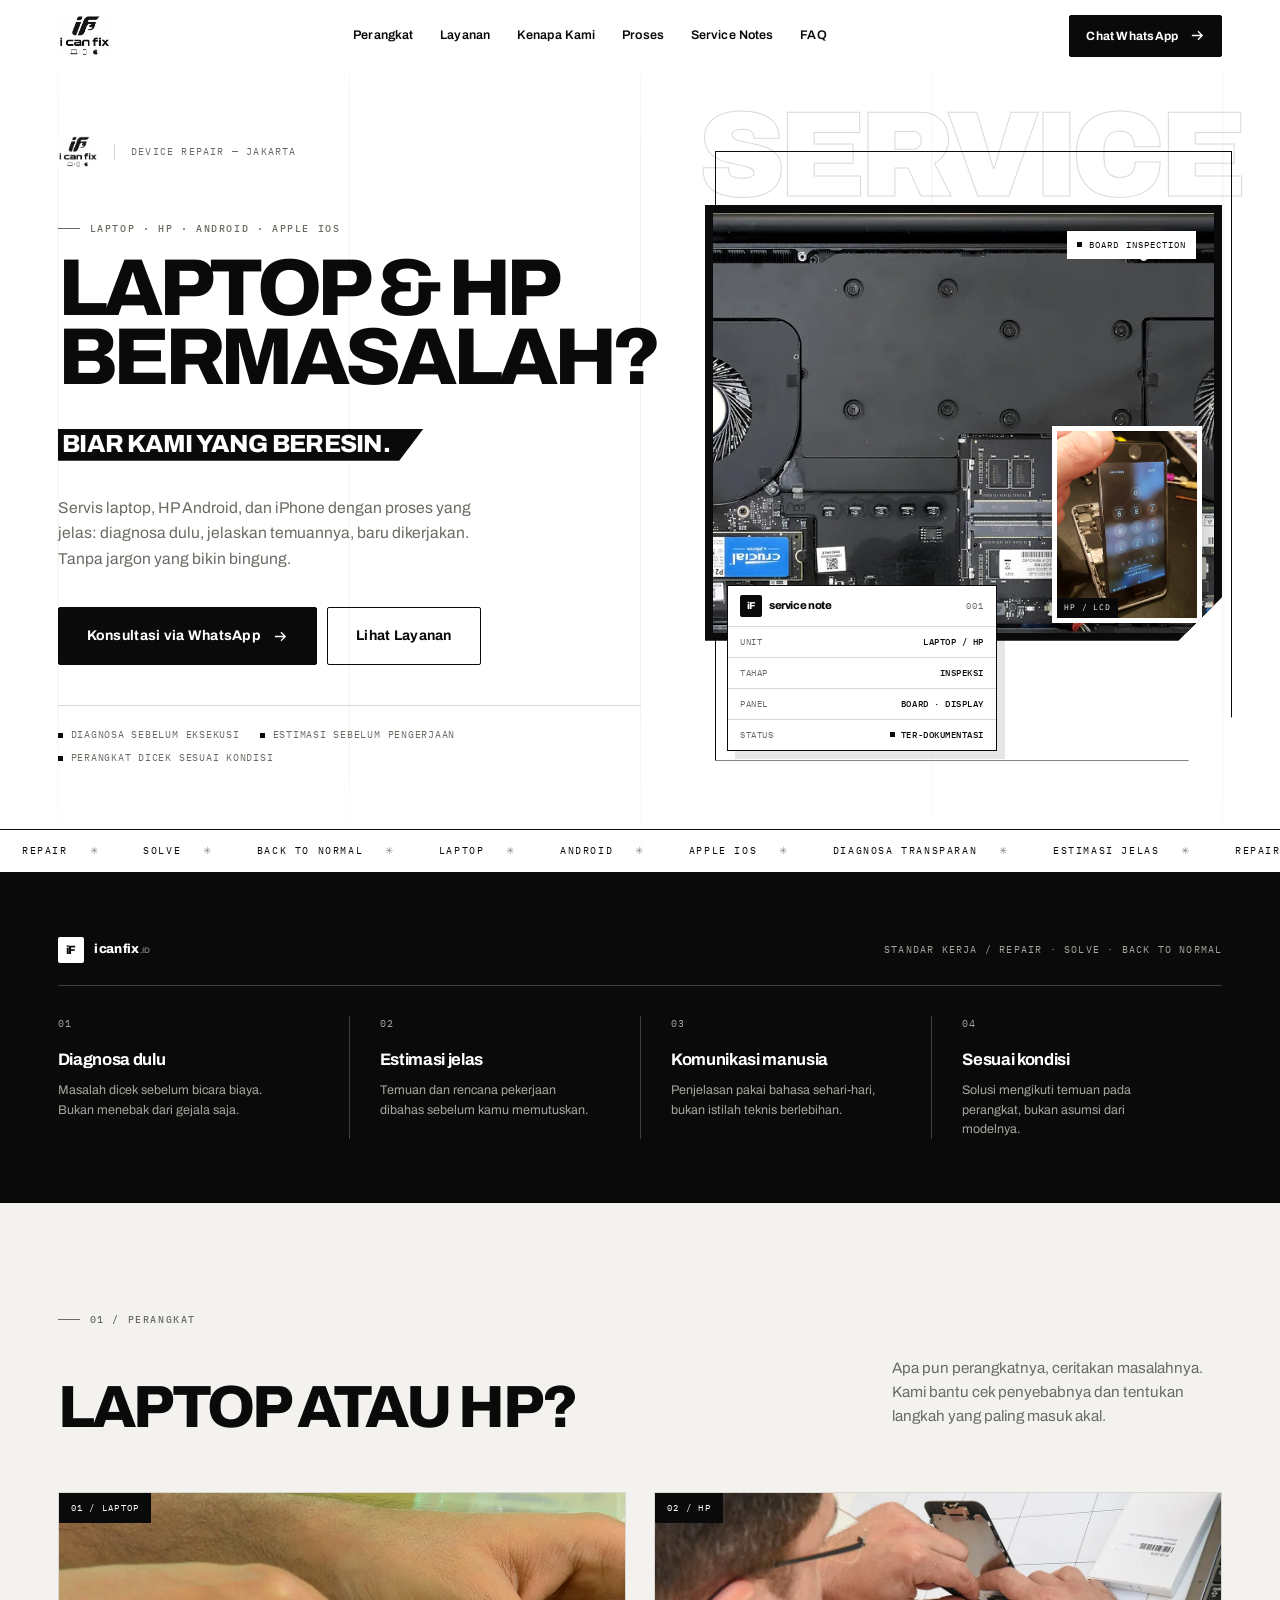
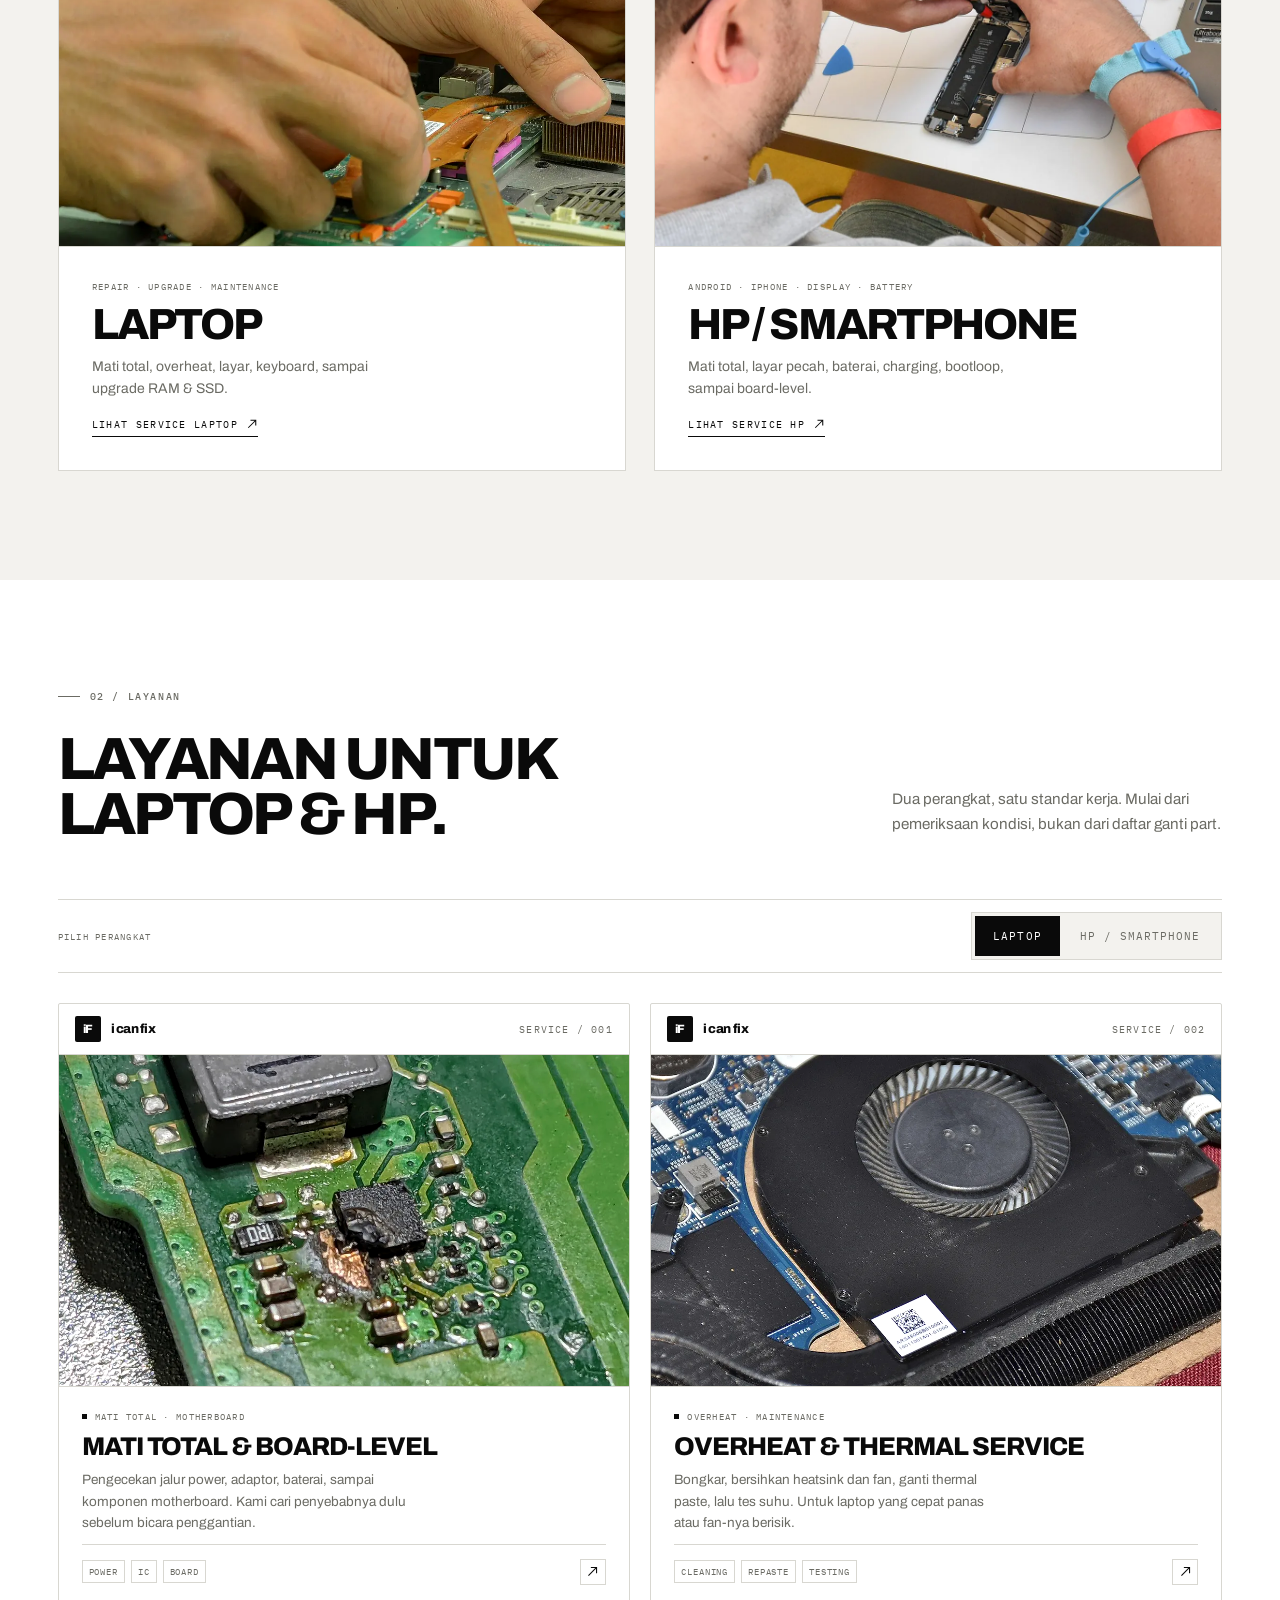
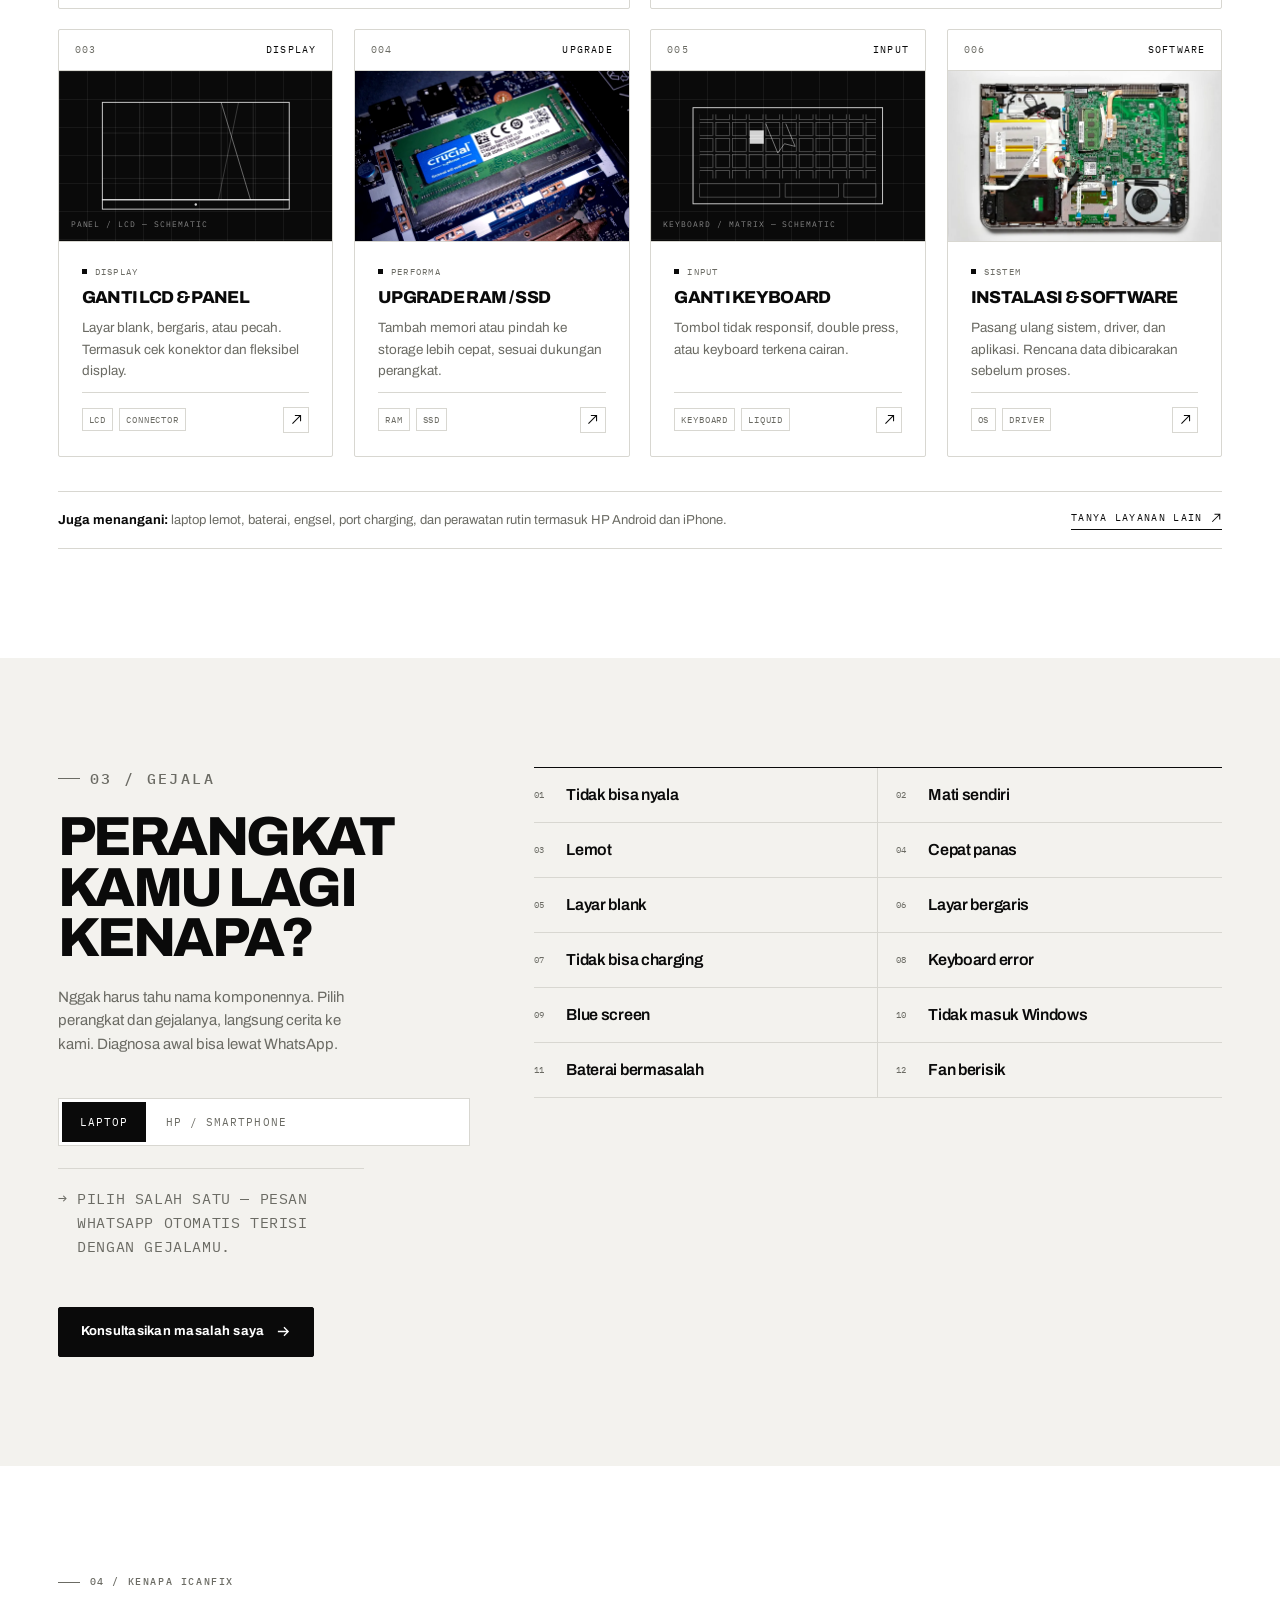
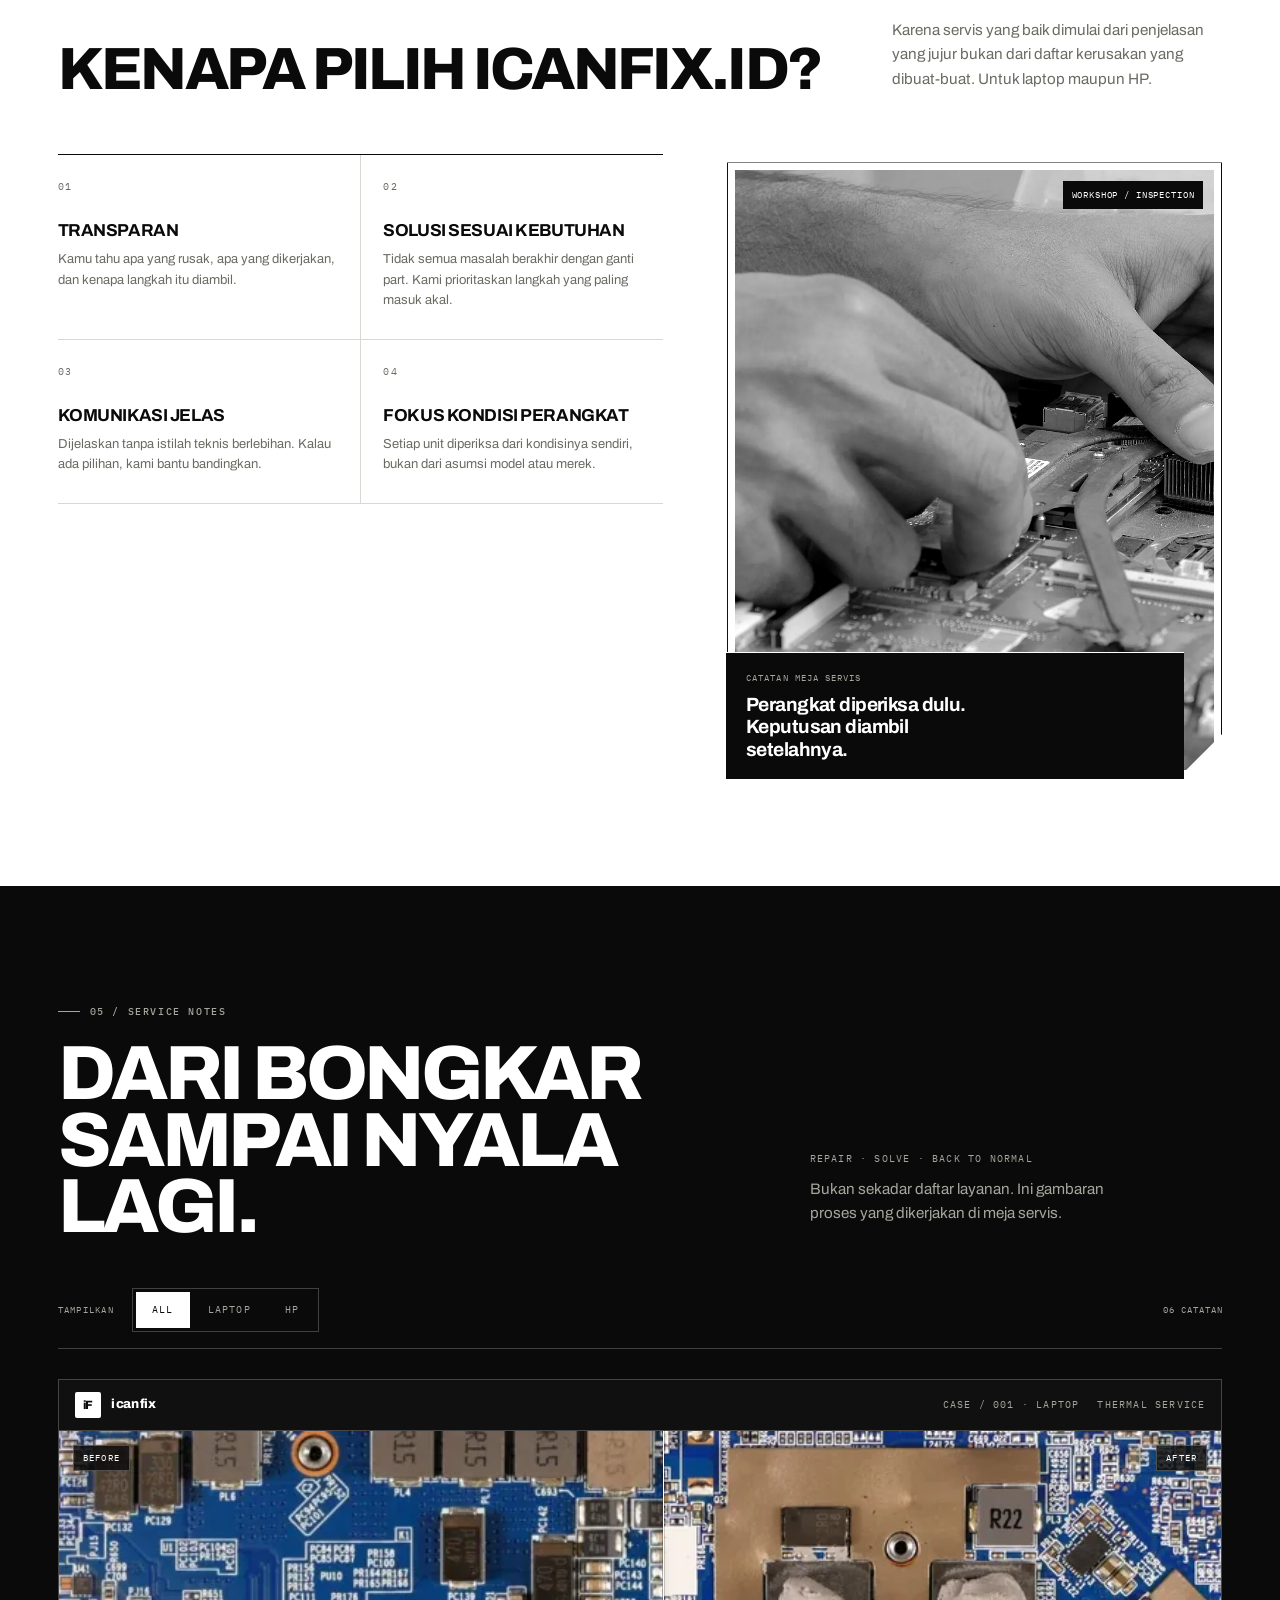
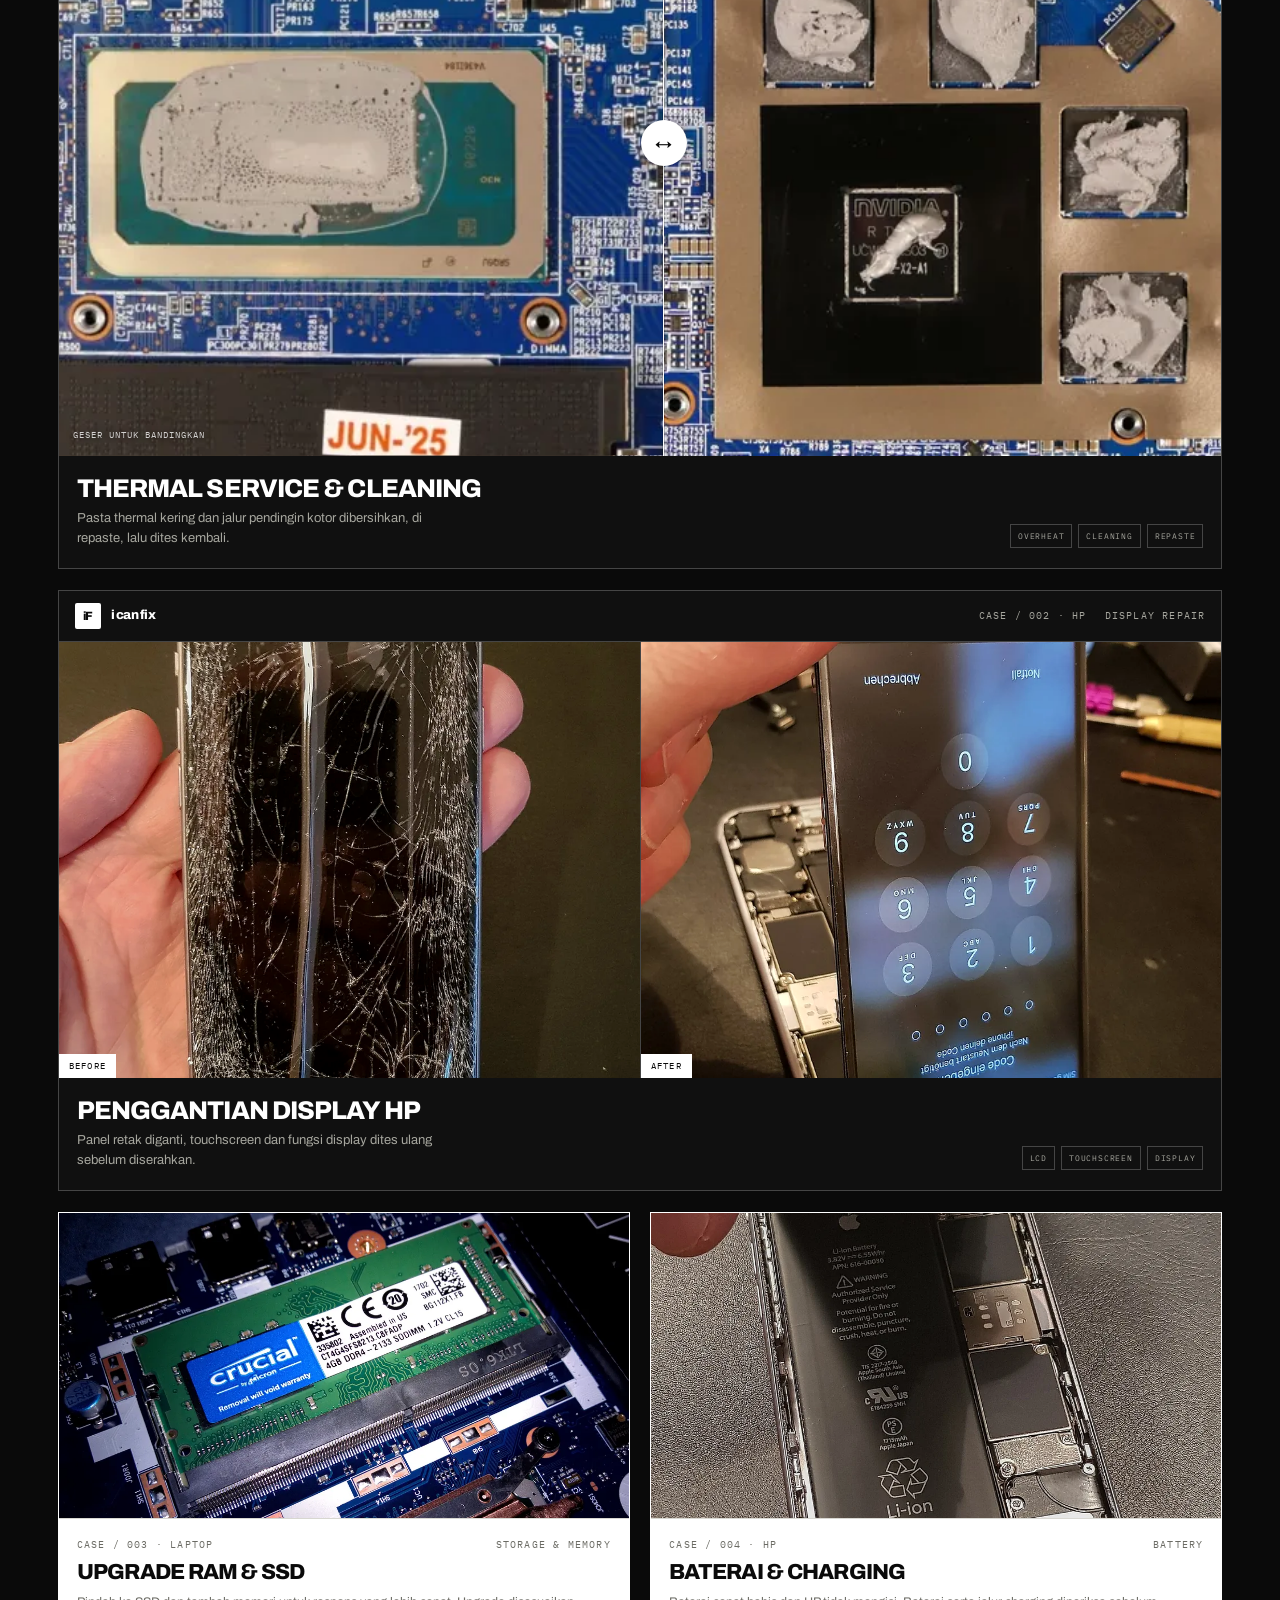
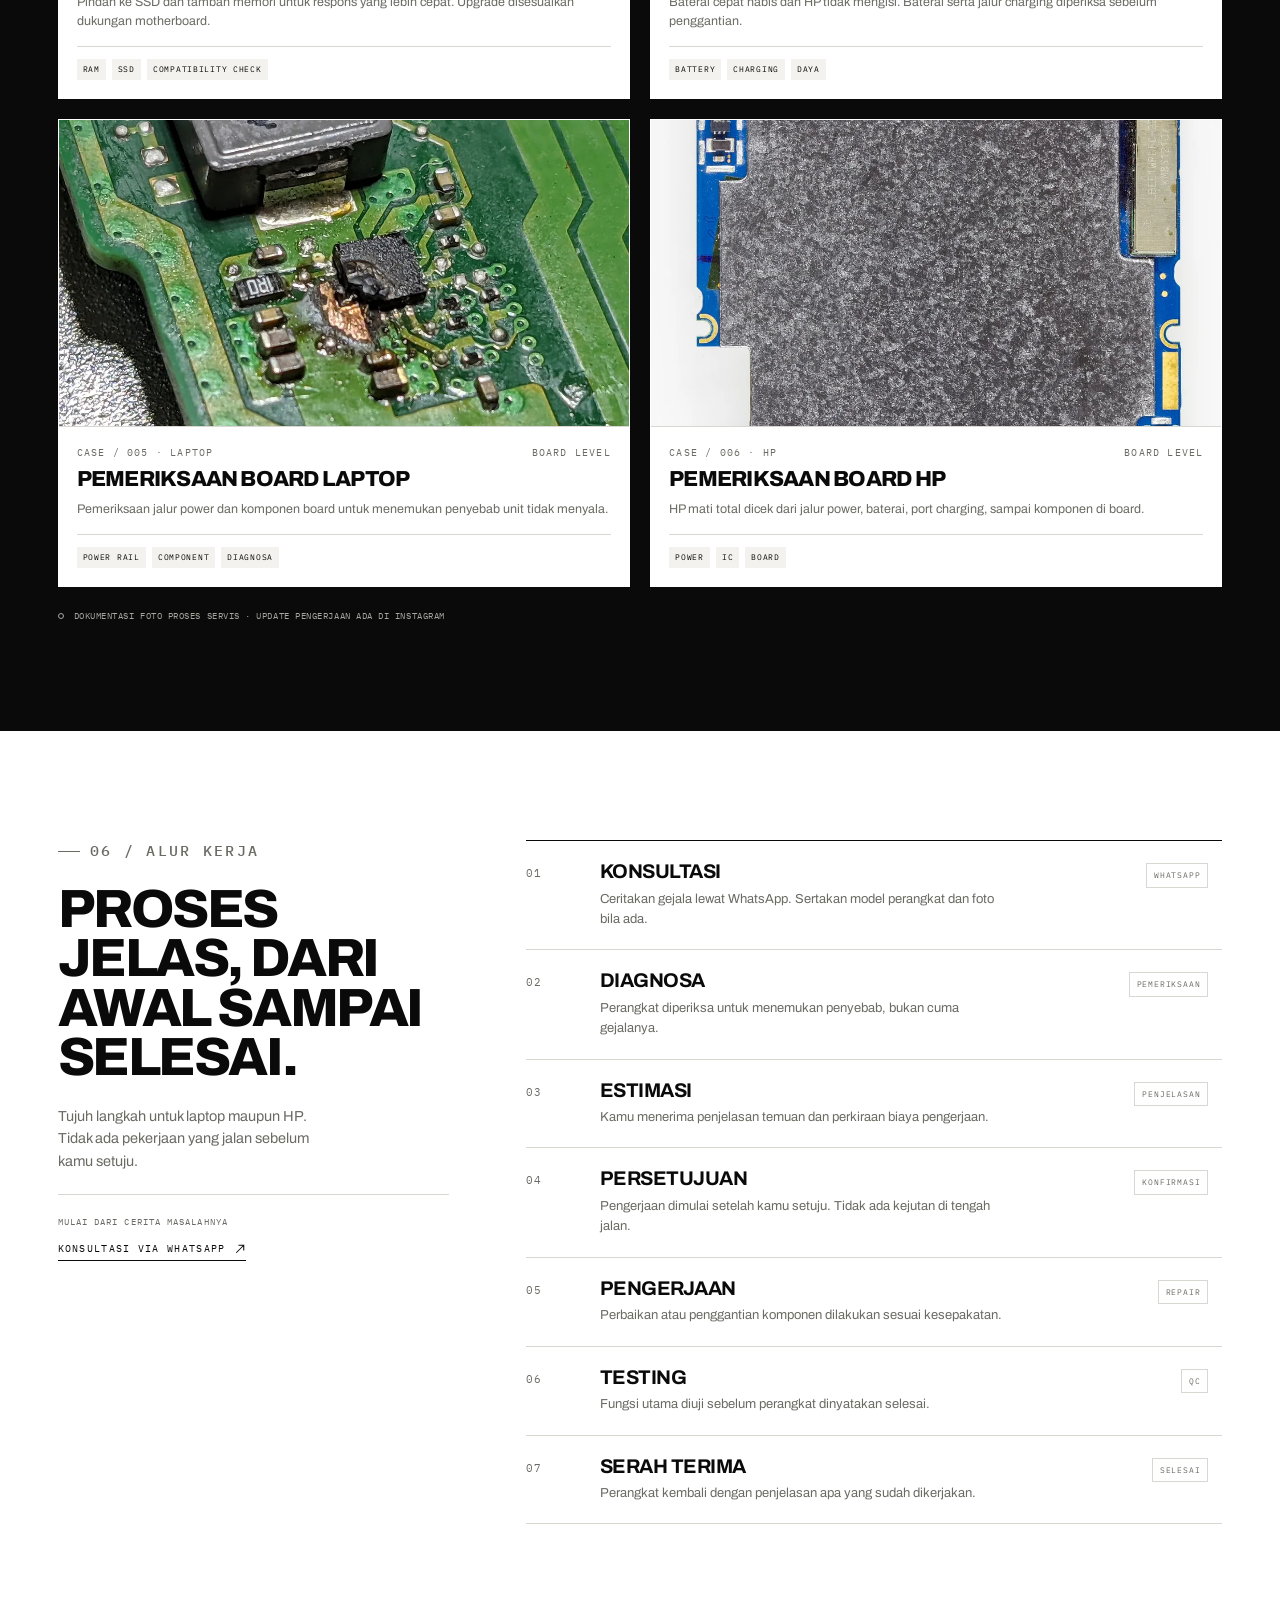
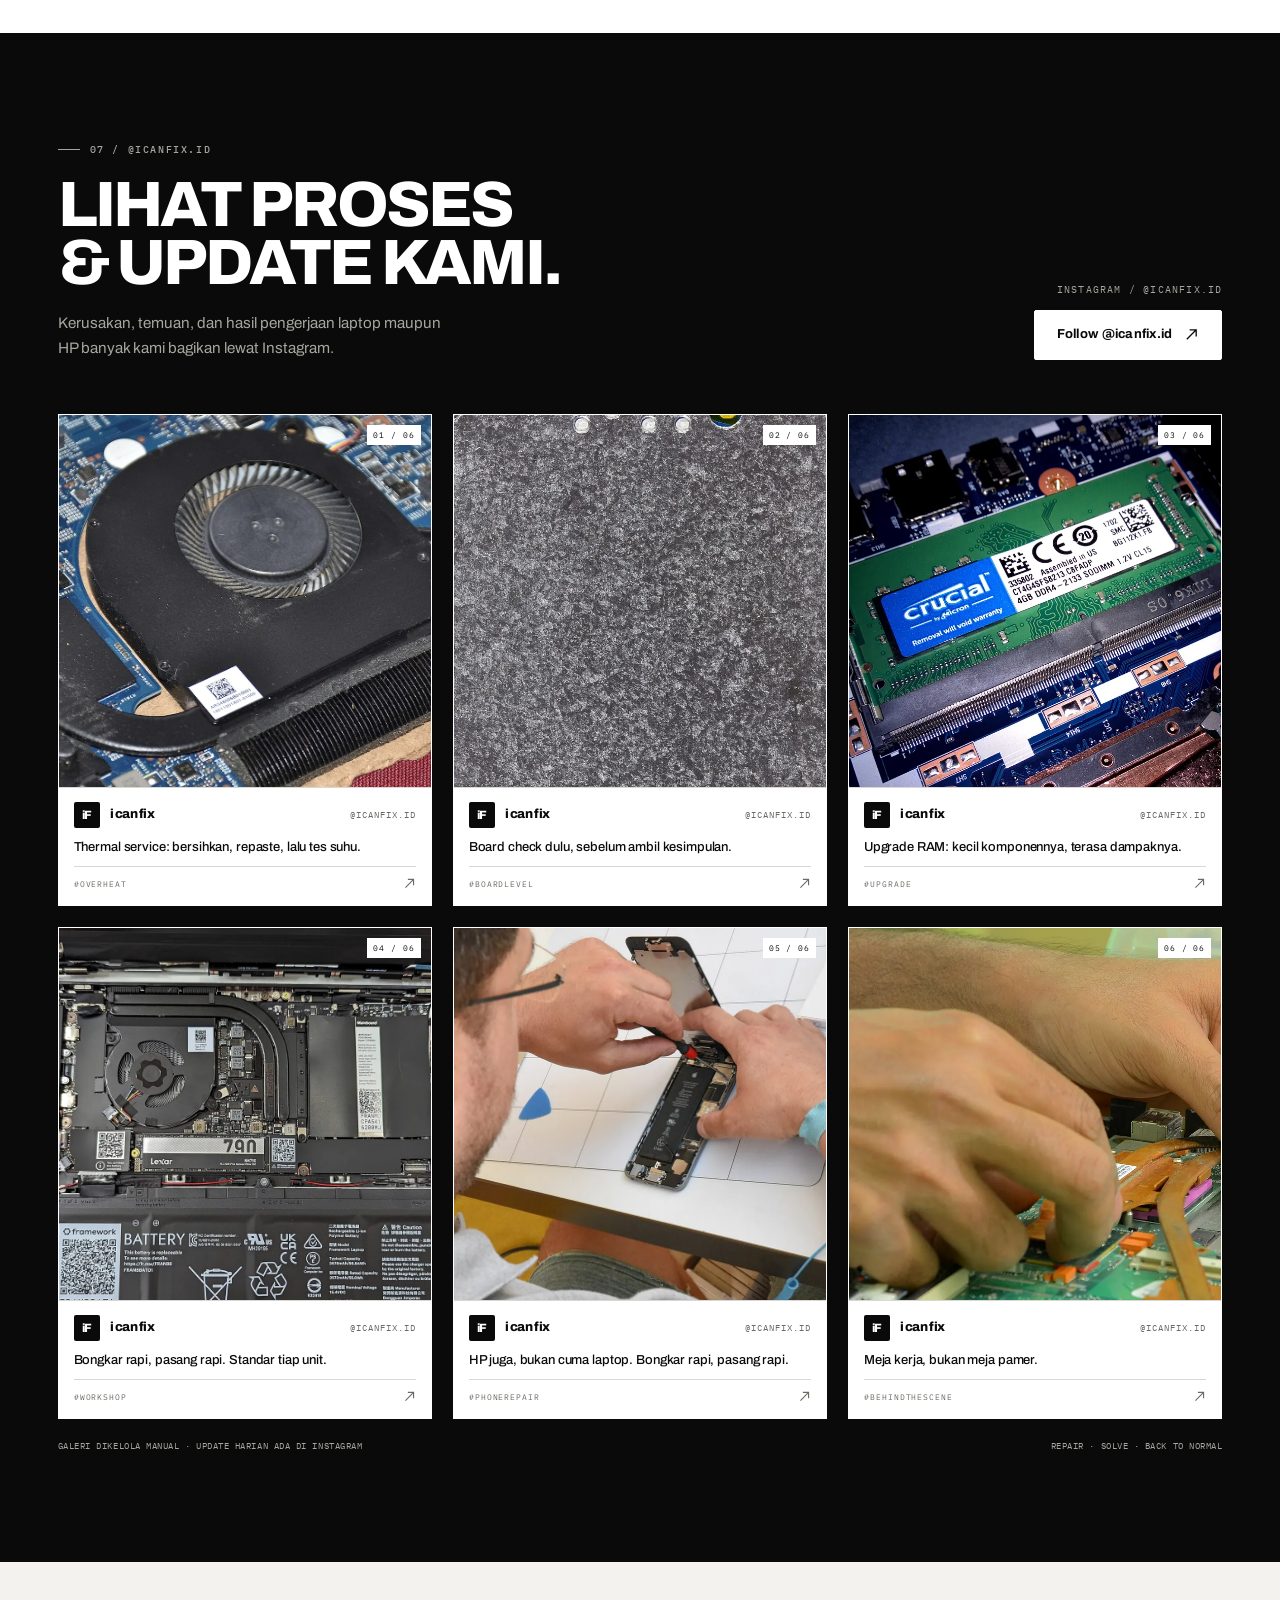
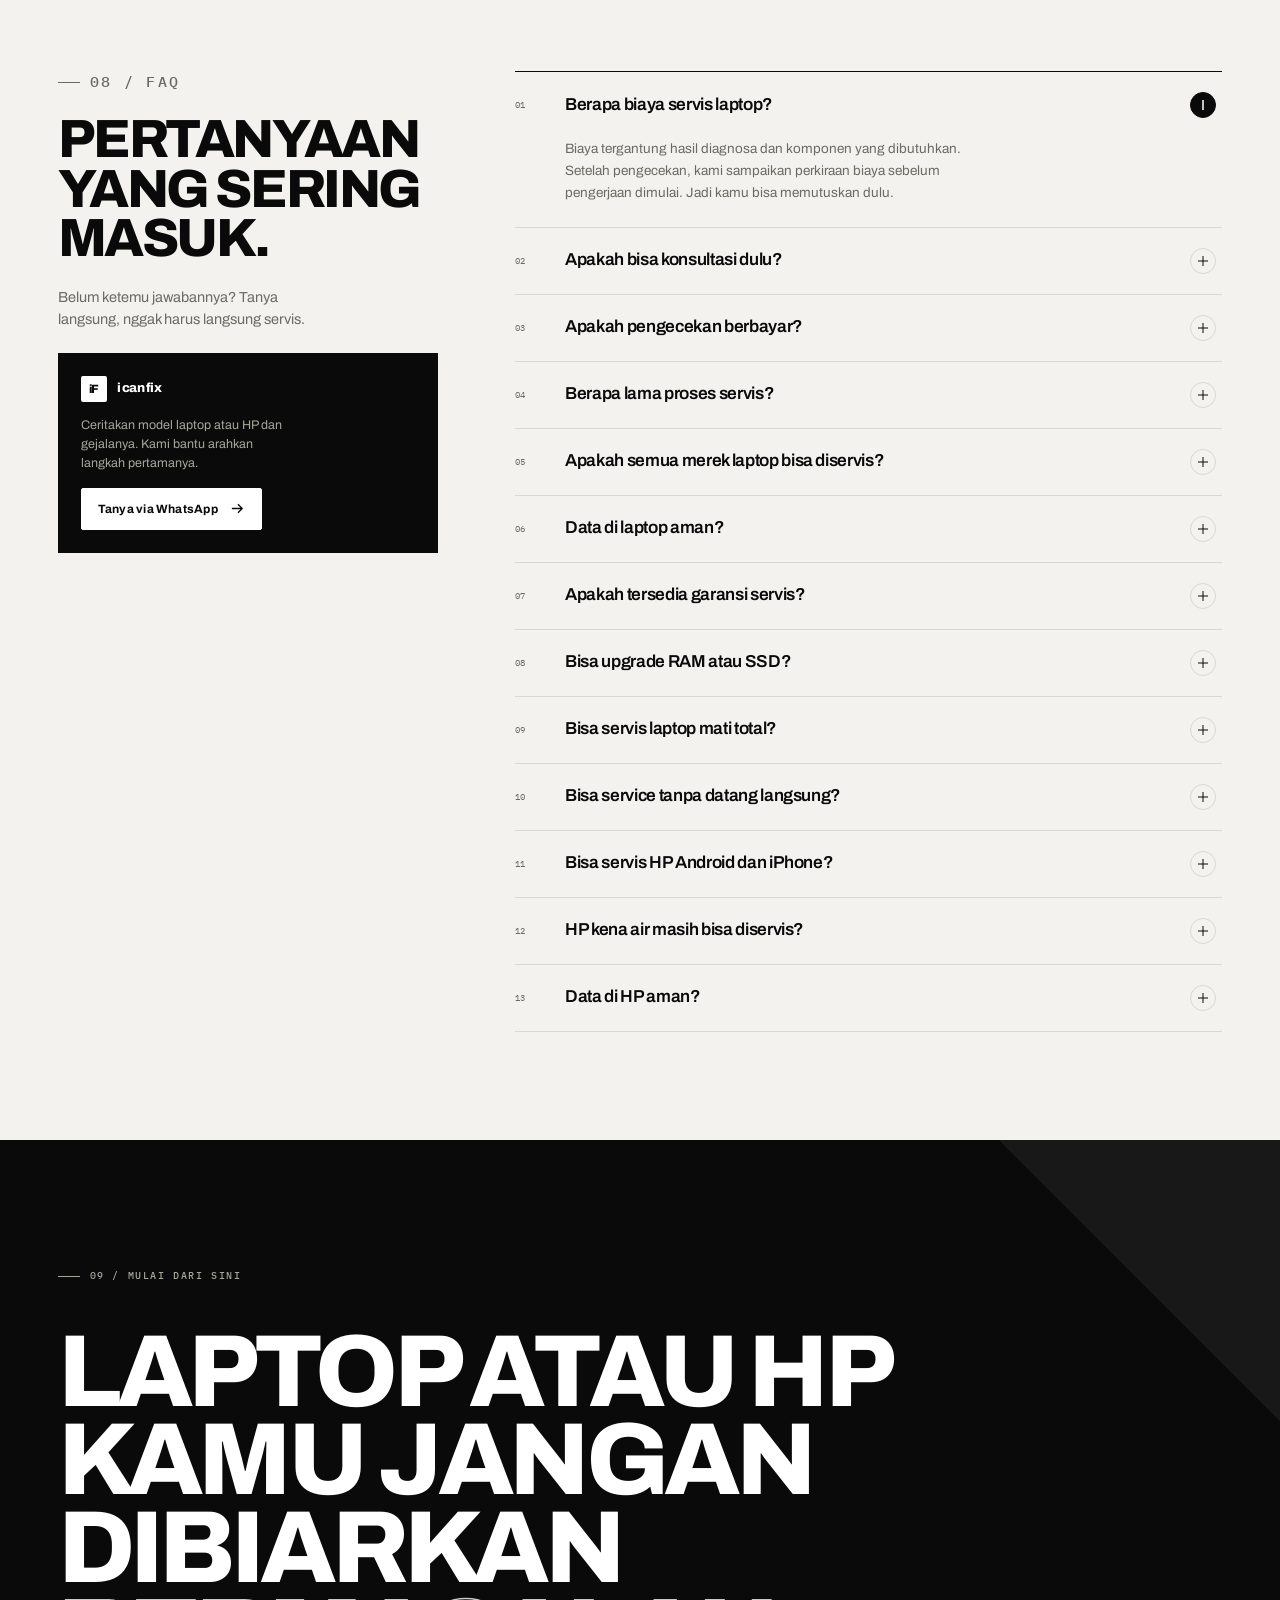
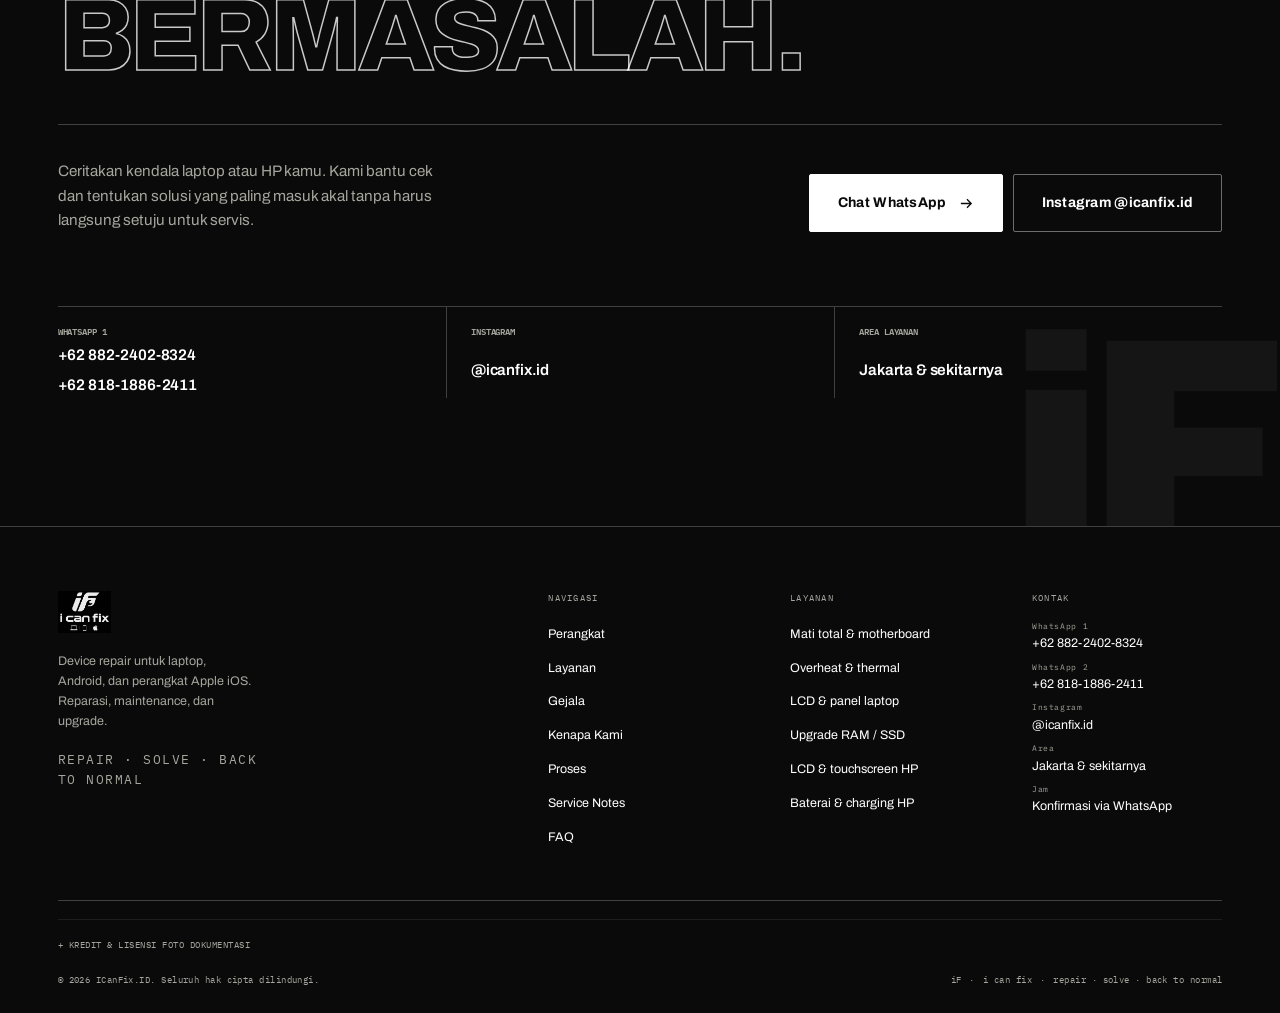
==== index.html @ 78f25481 "fix" ====
﻿<!DOCTYPE html>
<html lang="id">
<head>
  <meta charset="UTF-8">
  <meta name="viewport" content="width=device-width, initial-scale=1.0">

  <title>ICanFix.ID — Service Laptop &amp; HP | Device Repair Jakarta</title>
  <meta name="description" content="ICanFix.ID melayani service laptop dan HP: Android maupun iPhone. Perbaikan hardware, software, maintenance, dan upgrade. Diagnosa dulu, estimasi jelas, baru dikerjakan. Konsultasi via WhatsApp.">
  <meta name="theme-color" content="#0a0a0a">
  <meta name="color-scheme" content="light">

  <link rel="icon" href="assets/img/WhatsApp%20Image%202026-11-12%20at%2016.58.43.jpeg" type="image/jpeg">
  <link rel="apple-touch-icon" href="assets/img/WhatsApp%20Image%202026-11-12%20at%2016.58.43.jpeg">
  <link rel="canonical" href="https://icanfix.id/">

  <!-- Open Graph / social -->
  <meta property="og:type" content="website">
  <meta property="og:locale" content="id_ID">
  <meta property="og:site_name" content="ICanFix.ID">
  <meta property="og:title" content="ICanFix.ID — Service Laptop &amp; HP | Device Repair">
  <meta property="og:description" content="Laptop atau HP bermasalah? Diagnosa dulu, estimasi jelas, baru dikerjakan. Service laptop, Android, dan iPhone.">
  <meta property="og:url" content="https://icanfix.id/">
  <meta property="og:image" content="https://icanfix.id/assets/img/og-icanfix.jpg">
  <meta property="og:image:width" content="1200">
  <meta property="og:image:height" content="630">
  <meta property="og:image:alt" content="Pemeriksaan laptop dan HP di meja servis">
  <meta name="twitter:card" content="summary_large_image">
  <meta name="twitter:title" content="ICanFix.ID — Service Laptop &amp; HP | Device Repair">
  <meta name="twitter:description" content="Diagnosa dulu, estimasi jelas, baru dikerjakan. Konsultasikan masalah laptop atau HP kamu via WhatsApp.">
  <meta name="twitter:image" content="https://icanfix.id/assets/img/og-icanfix.jpg">

  <link rel="preconnect" href="https://fonts.googleapis.com">
  <link rel="preconnect" href="https://fonts.gstatic.com" crossorigin>
  <link href="https://fonts.googleapis.com/css2?family=Archivo:wght@400;500;600;700;800;900&family=IBM+Plex+Mono:wght@400;500&display=swap" rel="stylesheet">

  <link rel="preload" as="image" href="assets/img/hero-board-1100.webp" imagesrcset="assets/img/hero-board-700.webp 700w, assets/img/hero-board-1100.webp 1100w" imagesizes="(max-width: 980px) 92vw, 42vw" fetchpriority="high">
  <link rel="preload" as="image" href="assets/img/phone-screen-after-900.webp" fetchpriority="high">
  <link rel="stylesheet" href="assets/css/style.css">

  <script>document.documentElement.classList.add('js');</script>

  <script type="application/ld+json">
  {
    "@context": "https://schema.org",
    "@graph": [
      {
        "@type": "Organization",
        "@id": "https://icanfix.id/#organization",
        "name": "ICanFix.ID",
        "url": "https://icanfix.id/",
        "logo": "https://icanfix.id/assets/img/WhatsApp%20Image%202026-11-12%20at%2016.58.43.jpeg",
        "image": "https://icanfix.id/assets/img/WhatsApp%20Image%202026-11-12%20at%2016.58.43.jpeg",
        "description": "Layanan perbaikan laptop, Android, dan perangkat Apple iOS. Diagnosa, perbaikan hardware dan software, maintenance, serta upgrade perangkat.",
        "areaServed": {
          "@type": "Place",
          "name": "Jakarta, Indonesia"
        },
        "sameAs": ["https://www.instagram.com/icanfix.id/"],
        "contactPoint": [
          {
            "@type": "ContactPoint",
            "contactType": "customer service",
            "telephone": "+62-818-1886-2411",
            "availableLanguage": ["id"]
          },
          {
            "@type": "ContactPoint",
            "contactType": "customer service",
            "telephone": "+62-882-2402-8324",
            "availableLanguage": ["id"]
          }
        ]
      },
      {
        "@type": "Service",
        "name": "Service dan Perbaikan Laptop",
        "serviceType": "Laptop repair",
        "provider": { "@id": "https://icanfix.id/#organization" },
        "areaServed": {
          "@type": "Place",
          "name": "Jakarta, Indonesia"
        },
        "description": "Pemeriksaan dan perbaikan laptop: mati total, motherboard, layar, keyboard, overheat, upgrade RAM/SSD, instalasi software, dan perawatan berkala."
      },
      {
        "@type": "Service",
        "name": "Service dan Perbaikan HP / Smartphone",
        "serviceType": "Smartphone repair",
        "provider": { "@id": "https://icanfix.id/#organization" },
        "areaServed": {
          "@type": "Place",
          "name": "Jakarta, Indonesia"
        },
        "description": "Pemeriksaan dan perbaikan HP Android dan iPhone: mati total, LCD dan touchscreen, baterai, charging, bootloop, kamera, speaker, serta perbaikan board-level."
      },
      {
        "@type": "WebSite",
        "@id": "https://icanfix.id/#website",
        "url": "https://icanfix.id/",
        "name": "ICanFix.ID",
        "inLanguage": "id-ID",
        "publisher": { "@id": "https://icanfix.id/#organization" }
      }
    ]
  }
  </script>
</head>
<body id="top">

  <a class="skip-link" href="#main">Lewati ke konten utama</a>

  <!-- ================= NAV ================= -->
  <header class="nav" id="site-nav">
    <div class="nav__inner wrap">
      <a class="brand" href="#top" aria-label="ICanFix.ID — kembali ke atas">
        <img class="brand__logo" src="assets/img/icanfix-logo.jpg" alt="ICanFix.ID">
      </a>

      <nav class="nav__links" aria-label="Navigasi utama">
        <a href="#perangkat">Perangkat</a>
        <a href="#layanan">Layanan</a>
        <a href="#kenapa">Kenapa Kami</a>
        <a href="#proses">Proses</a>
        <a href="#service-notes">Service Notes</a>
        <a href="#faq">FAQ</a>
      </nav>

      <div class="nav__actions">
        <a class="btn btn--sm btn--nav" href="https://wa.me/6281818862411" data-wa-default target="_blank" rel="noopener">
          Chat WhatsApp
          <svg viewBox="0 0 16 16" fill="none" aria-hidden="true"><path d="M2 8h11M8.5 3.5 13 8l-4.5 4.5" stroke="currentColor" stroke-width="1.4"/></svg>
        </a>
        <button class="nav__toggle" type="button" aria-expanded="false" aria-controls="mobile-menu" id="menu-toggle">
          <span></span><span></span><span></span>
          <span class="sr-only">Buka menu</span>
        </button>
      </div>
    </div>
  </header>

  <div class="menu" id="mobile-menu" aria-label="Menu seluler">
    <nav class="menu__links" aria-label="Navigasi seluler">
      <a href="#perangkat"><span>01</span>Perangkat</a>
      <a href="#layanan"><span>02</span>Layanan</a>
      <a href="#gejala"><span>03</span>Gejala</a>
      <a href="#kenapa"><span>04</span>Kenapa Kami</a>
      <a href="#proses"><span>05</span>Proses</a>
      <a href="#service-notes"><span>06</span>Service Notes</a>
      <a href="#faq"><span>07</span>FAQ</a>
    </nav>
    <div class="menu__actions">
      <a class="btn" href="https://wa.me/6281818862411" data-wa-default target="_blank" rel="noopener">
        Konsultasi via WhatsApp
        <svg viewBox="0 0 16 16" fill="none" aria-hidden="true"><path d="M2 8h11M8.5 3.5 13 8l-4.5 4.5" stroke="currentColor" stroke-width="1.4"/></svg>
      </a>
      <a class="btn btn--ghost" href="https://www.instagram.com/icanfix.id/" target="_blank" rel="noopener" data-ig>Instagram @icanfix.id</a>
    </div>
    <div class="menu__meta">
      <span>DEVICE REPAIR — LAPTOP · ANDROID · APPLE iOS</span>
      <span>JAKARTA &amp; SEKITARNYA</span>
      <span>REPAIR · SOLVE · BACK TO NORMAL</span>
    </div>
  </div>

  <main id="main">

    <!-- ================= HERO ================= -->
    <section class="hero" aria-labelledby="hero-title">
      <div class="wrap">
        <div class="hero__grid">
          <div class="hero__copy">
            <div class="hero__topline">
              <span class="brand brand--sm" aria-hidden="true">
                <img class="brand__logo" src="assets/img/icanfix-logo.jpg" alt="">
              </span>
              <span class="mono">Device repair — Jakarta</span>
            </div>

            <p class="eyebrow hero__eyebrow">Laptop · HP · Android · Apple iOS</p>

            <h1 class="hero__title" id="hero-title">
              <span class="hero__line">Laptop &amp; HP</span>
              <span class="hero__line">bermasalah?</span>
              <span class="hero__statement">Biar kami yang beresin.</span>
            </h1>

            <p class="hero__lead">
              Servis laptop, HP Android, dan iPhone dengan proses yang jelas: diagnosa dulu,
              jelaskan temuannya, baru dikerjakan. Tanpa jargon yang bikin bingung.
            </p>

            <div class="hero__actions">
              <a class="btn btn--lg" href="https://wa.me/6281818862411" data-wa-default target="_blank" rel="noopener">
                Konsultasi via WhatsApp
                <svg viewBox="0 0 16 16" fill="none" aria-hidden="true"><path d="M2 8h11M8.5 3.5 13 8l-4.5 4.5" stroke="currentColor" stroke-width="1.4"/></svg>
              </a>
              <a class="btn btn--ghost btn--lg" href="#layanan">Lihat Layanan</a>
            </div>

            <ul class="hero__micro">
              <li>Diagnosa sebelum eksekusi</li>
              <li>Estimasi sebelum pengerjaan</li>
              <li>Perangkat dicek sesuai kondisi</li>
            </ul>
          </div>

          <div class="hero__visual">
            <span class="hero__ghost" aria-hidden="true">Service</span>
            <div class="hero__offset" aria-hidden="true"></div>
            <figure class="hero__frame">
              <div class="hero__media">
                <img
                  src="assets/img/hero-board-1100.webp"
                  srcset="assets/img/hero-board-700.webp 700w, assets/img/hero-board-1100.webp 1100w"
                  sizes="(max-width: 980px) 92vw, 42vw"
                  width="1100" height="825"
                  alt="Bagian dalam laptop: kipas, modul RAM, dan SSD yang terlihat saat proses pemeriksaan"
                  fetchpriority="high" decoding="async">
                <span class="hero__frame-label">Board inspection</span>
                <div class="hero__phone">
                  <img src="assets/img/phone-screen-after-900.webp" width="900" height="1125"
                    alt="Display iPhone yang sudah menyala normal setelah proses penggantian layar"
                    fetchpriority="high" decoding="async">
                  <span class="hero__phone-label">HP / LCD</span>
                </div>
              </div>
              <figcaption class="sr-only">Dokumentasi pemeriksaan laptop dan HP di meja servis.</figcaption>
            </figure>

            <div class="hero__spec" aria-hidden="true">
              <div class="hero__spec-top">
                <span class="brand" style="gap:7px">
                  <span class="brand__mark" style="width:22px;height:22px;font-size:10px">iF</span>
                  <span class="brand__word" style="font-size:11px">service note</span>
                </span>
                <span class="mono">001</span>
              </div>
              <div class="hero__spec-rows">
                <div class="hero__spec-row"><span>Unit</span><span>Laptop / HP</span></div>
                <div class="hero__spec-row"><span>Tahap</span><span>Inspeksi</span></div>
                <div class="hero__spec-row"><span>Panel</span><span>Board · Display</span></div>
                <div class="hero__spec-row hero__spec-row--status"><span>Status</span><span>Ter-dokumentasi</span></div>
              </div>
            </div>
          </div>
        </div>
      </div>

      <div class="marquee" aria-hidden="true">
        <div class="marquee__track">
          <div class="marquee__group">
            <span>Repair</span><span>Solve</span><span>Back to normal</span><span>Laptop</span><span>Android</span><span>Apple iOS</span><span>Diagnosa transparan</span><span>Estimasi jelas</span>
          </div>
          <div class="marquee__group">
            <span>Repair</span><span>Solve</span><span>Back to normal</span><span>Laptop</span><span>Android</span><span>Apple iOS</span><span>Diagnosa transparan</span><span>Estimasi jelas</span>
          </div>
        </div>
      </div>
    </section>

    <!-- ================= TRUST ================= -->
    <section class="sec sec--dark trust" aria-label="Cara kami bekerja">
      <div class="wrap">
        <div class="trust__head">
          <span class="brand brand--inv brand--sm" aria-hidden="true">
            <span class="brand__mark">iF</span>
            <span class="brand__word">i can fix<span class="brand__id">.ID</span></span>
          </span>
          <span class="mono">Standar kerja / Repair · Solve · Back to normal</span>
        </div>
        <ul class="trust__grid">
          <li class="trust__item">
            <span class="mono trust__num">01</span>
            <h3>Diagnosa dulu</h3>
            <p>Masalah dicek sebelum bicara biaya. Bukan menebak dari gejala saja.</p>
          </li>
          <li class="trust__item">
            <span class="mono trust__num">02</span>
            <h3>Estimasi jelas</h3>
            <p>Temuan dan rencana pekerjaan dibahas sebelum kamu memutuskan.</p>
          </li>
          <li class="trust__item">
            <span class="mono trust__num">03</span>
            <h3>Komunikasi manusia</h3>
            <p>Penjelasan pakai bahasa sehari-hari, bukan istilah teknis berlebihan.</p>
          </li>
          <li class="trust__item">
            <span class="mono trust__num">04</span>
            <h3>Sesuai kondisi</h3>
            <p>Solusi mengikuti temuan pada perangkat, bukan asumsi dari modelnya.</p>
          </li>
        </ul>
      </div>
    </section>

    <!-- ================= DEVICE PILLARS ================= -->
    <section class="sec sec--bone device-pillars" id="perangkat" aria-labelledby="perangkat-title">
      <div class="wrap">
        <header class="sec-head" data-reveal>
          <p class="eyebrow">01 / Perangkat</p>
          <div class="sec-head__row">
            <h2 class="sec-title" id="perangkat-title">Laptop atau HP?</h2>
            <p class="sec-lead">
              Apa pun perangkatnya, ceritakan masalahnya. Kami bantu cek penyebabnya
              dan tentukan langkah yang paling masuk akal.
            </p>
          </div>
        </header>

        <div class="pillars">
          <article class="pillar" data-reveal>
            <div class="pillar__media">
              <img src="assets/img/technician-1100.webp" width="1100" height="734" loading="lazy" decoding="async"
                alt="Teknisi sedang memeriksa bagian dalam laptop di meja servis">
              <span class="pillar__tag mono">01 / Laptop</span>
            </div>
            <div class="pillar__body">
              <p class="mono pillar__kicker">Repair · Upgrade · Maintenance</p>
              <h3>Laptop</h3>
              <p>Mati total, overheat, layar, keyboard, sampai upgrade RAM &amp; SSD.</p>
              <a class="link-arrow" href="#layanan" data-device-jump="laptop">
                Lihat service laptop
                <svg width="12" height="12" viewBox="0 0 16 16" fill="none" aria-hidden="true"><path d="M3 13 13 3M6 3h7v7" stroke="currentColor" stroke-width="1.4"/></svg>
              </a>
            </div>
          </article>

          <article class="pillar" data-reveal style="--delay:80ms">
            <div class="pillar__media">
              <img src="assets/img/phone-repair-1200.webp" width="1200" height="750" loading="lazy" decoding="async"
                alt="Teknisi sedang mengerjakan komponen HP yang sudah dibuka di meja servis">
              <span class="pillar__tag mono">02 / HP</span>
            </div>
            <div class="pillar__body">
              <p class="mono pillar__kicker">Android · iPhone · Display · Battery</p>
              <h3>HP / Smartphone</h3>
              <p>Mati total, layar pecah, baterai, charging, bootloop, sampai board-level.</p>
              <a class="link-arrow" href="#layanan" data-device-jump="phone">
                Lihat service HP
                <svg width="12" height="12" viewBox="0 0 16 16" fill="none" aria-hidden="true"><path d="M3 13 13 3M6 3h7v7" stroke="currentColor" stroke-width="1.4"/></svg>
              </a>
            </div>
          </article>
        </div>
      </div>
    </section>

    <!-- ================= SERVICES ================= -->
    <section class="sec" id="layanan" aria-labelledby="layanan-title" data-device-tabs>
      <div class="wrap">
        <header class="sec-head" data-reveal>
          <p class="eyebrow">02 / Layanan</p>
          <div class="sec-head__row">
            <h2 class="sec-title" id="layanan-title">Layanan untuk laptop &amp; HP.</h2>
            <p class="sec-lead">
              Dua perangkat, satu standar kerja. Mulai dari pemeriksaan kondisi,
              bukan dari daftar ganti part.
            </p>
          </div>
        </header>

        <div class="device-switch" data-reveal>
          <span class="mono device-switch__label">Pilih perangkat</span>
          <div class="device-tabs" role="tablist" aria-label="Pilih perangkat untuk layanan">
            <button class="device-tab" type="button" role="tab" id="device-tab-laptop"
              aria-selected="true" aria-controls="svc-panel-laptop" data-device-tab="laptop">Laptop</button>
            <button class="device-tab" type="button" role="tab" id="device-tab-phone"
              aria-selected="false" aria-controls="svc-panel-phone" tabindex="-1" data-device-tab="phone">HP / Smartphone</button>
          </div>
        </div>

        <div class="svc-panel" id="svc-panel-laptop" role="tabpanel" aria-labelledby="device-tab-laptop" data-device-panel="laptop">
        <div class="svc-grid">
          <!-- Featured 01 -->
          <article class="svc svc--wide" data-reveal>
            <div class="svc__head">
              <span class="brand brand--sm" aria-hidden="true">
                <span class="brand__mark">iF</span>
                <span class="brand__word">i can fix</span>
              </span>
              <span class="mono svc__index">Service / 001</span>
            </div>
            <div class="svc__media">
              <img src="assets/img/board-macro-1100.webp" width="1100" height="825" loading="lazy" decoding="async"
                alt="Close-up komponen motherboard laptop yang diperiksa di bawah mikroskop">
            </div>
            <div class="svc__body">
              <p class="svc__kicker">Mati total · Motherboard</p>
              <h3 class="svc__title">Mati total &amp; board-level</h3>
              <p class="svc__desc">
                Pengecekan jalur power, adaptor, baterai, sampai komponen motherboard.
                Kami cari penyebabnya dulu sebelum bicara penggantian.
              </p>
              <div class="svc__foot">
                <div class="svc__tags"><span>Power</span><span>IC</span><span>Board</span></div>
                <span class="svc__arrow" aria-hidden="true"><svg viewBox="0 0 16 16" fill="none"><path d="M3 13 13 3M6 3h7v7" stroke="currentColor" stroke-width="1.3"/></svg></span>
              </div>
            </div>
            <a class="svc__cta" href="https://wa.me/6281818862411" data-wa="Laptop mati total / motherboard" target="_blank" rel="noopener" aria-label="Konsultasikan laptop mati total via WhatsApp"></a>
          </article>

          <!-- Featured 02 -->
          <article class="svc svc--wide" data-reveal style="--delay:80ms">
            <div class="svc__head">
              <span class="brand brand--sm" aria-hidden="true">
                <span class="brand__mark">iF</span>
                <span class="brand__word">i can fix</span>
              </span>
              <span class="mono svc__index">Service / 002</span>
            </div>
            <div class="svc__media">
              <img src="assets/img/heatsink-1100.webp" width="1100" height="825" loading="lazy" decoding="async"
                alt="Kipas dan heatsink laptop yang dibongkar untuk dibersihkan dan diganti thermal paste">
            </div>
            <div class="svc__body">
              <p class="svc__kicker">Overheat · Maintenance</p>
              <h3 class="svc__title">Overheat &amp; thermal service</h3>
              <p class="svc__desc">
                Bongkar, bersihkan heatsink dan fan, ganti thermal paste, lalu tes suhu.
                Untuk laptop yang cepat panas atau fan-nya berisik.
              </p>
              <div class="svc__foot">
                <div class="svc__tags"><span>Cleaning</span><span>Repaste</span><span>Testing</span></div>
                <span class="svc__arrow" aria-hidden="true"><svg viewBox="0 0 16 16" fill="none"><path d="M3 13 13 3M6 3h7v7" stroke="currentColor" stroke-width="1.3"/></svg></span>
              </div>
            </div>
            <a class="svc__cta" href="https://wa.me/6281818862411" data-wa="Laptop overheat / thermal service" target="_blank" rel="noopener" aria-label="Konsultasikan laptop overheat via WhatsApp"></a>
          </article>

          <!-- Compact 03 -->
          <article class="svc svc--small" data-reveal>
            <div class="svc__head">
              <span class="mono svc__index">003</span>
              <span class="mono">Display</span>
            </div>
            <div class="svc__media">
              <div class="diagram" role="img" aria-label="Ilustrasi panel layar laptop dengan garis dan kerusakan display">
                <svg viewBox="0 0 320 200" fill="none" aria-hidden="true">
                  <rect x="20" y="20" width="280" height="146" stroke="currentColor" stroke-width="1.4"/>
                  <path d="M76 20v146M124 20v146M198 20v146M246 20v146" stroke="currentColor" opacity=".22"/>
                  <path d="M20 66h280M20 100h280M20 134h280" stroke="currentColor" opacity=".16"/>
                  <path d="M198 20l44 146" stroke="currentColor" opacity=".7"/>
                  <path d="M224 20l-30 146" stroke="currentColor" opacity=".35"/>
                  <rect x="20" y="166" width="280" height="14" stroke="currentColor" stroke-width="1.4"/>
                  <circle cx="160" cy="173" r="1.8" fill="currentColor"/>
                </svg>
                <span class="diagram__tag">Panel / LCD — schematic</span>
              </div>
            </div>
            <div class="svc__body">
              <p class="svc__kicker">Display</p>
              <h3 class="svc__title">Ganti LCD &amp; panel</h3>
              <p class="svc__desc">Layar blank, bergaris, atau pecah. Termasuk cek konektor dan fleksibel display.</p>
              <div class="svc__foot">
                <div class="svc__tags"><span>LCD</span><span>Connector</span></div>
                <span class="svc__arrow" aria-hidden="true"><svg viewBox="0 0 16 16" fill="none"><path d="M3 13 13 3M6 3h7v7" stroke="currentColor" stroke-width="1.3"/></svg></span>
              </div>
            </div>
            <a class="svc__cta" href="https://wa.me/6281818862411" data-wa="Ganti LCD / layar laptop" target="_blank" rel="noopener" aria-label="Konsultasikan ganti LCD laptop via WhatsApp"></a>
          </article>

          <!-- Compact 04 -->
          <article class="svc svc--small" data-reveal style="--delay:60ms">
            <div class="svc__head">
              <span class="mono svc__index">004</span>
              <span class="mono">Upgrade</span>
            </div>
            <div class="svc__media">
              <img src="assets/img/ram-upgrade-1100.webp" width="1100" height="733" loading="lazy" decoding="async"
                alt="Modul RAM laptop terpasang pada slot di motherboard">
            </div>
            <div class="svc__body">
              <p class="svc__kicker">Performa</p>
              <h3 class="svc__title">Upgrade RAM / SSD</h3>
              <p class="svc__desc">Tambah memori atau pindah ke storage lebih cepat, sesuai dukungan perangkat.</p>
              <div class="svc__foot">
                <div class="svc__tags"><span>RAM</span><span>SSD</span></div>
                <span class="svc__arrow" aria-hidden="true"><svg viewBox="0 0 16 16" fill="none"><path d="M3 13 13 3M6 3h7v7" stroke="currentColor" stroke-width="1.3"/></svg></span>
              </div>
            </div>
            <a class="svc__cta" href="https://wa.me/6281818862411" data-wa="Upgrade RAM / SSD" target="_blank" rel="noopener" aria-label="Konsultasikan upgrade RAM atau SSD via WhatsApp"></a>
          </article>

          <!-- Compact 05 -->
          <article class="svc svc--small" data-reveal>
            <div class="svc__head">
              <span class="mono svc__index">005</span>
              <span class="mono">Input</span>
            </div>
            <div class="svc__media">
              <div class="diagram" role="img" aria-label="Ilustrasi susunan tombol keyboard laptop dengan satu tombol bermasalah">
                <svg viewBox="0 0 320 200" fill="none" aria-hidden="true">
                  <rect x="18" y="28" width="284" height="144" stroke="currentColor" stroke-width="1.4"/>
                  <defs>
                    <pattern id="keys" width="25" height="24" patternUnits="userSpaceOnUse">
                      <rect x="2" y="2" width="21" height="20" stroke="currentColor" stroke-width="1" opacity=".45" fill="none"/>
                    </pattern>
                  </defs>
                  <rect x="28" y="38" width="264" height="96" fill="url(#keys)"/>
                  <rect x="28" y="142" width="120" height="20" stroke="currentColor" opacity=".45"/>
                  <rect x="156" y="142" width="80" height="20" stroke="currentColor" opacity=".45"/>
                  <rect x="244" y="142" width="48" height="20" stroke="currentColor" opacity=".45"/>
                  <rect x="103" y="62" width="21" height="20" fill="currentColor"/>
                  <path d="M127 52l18 44 10-14 16 4-14-34" stroke="currentColor" stroke-width="1.2" opacity=".65"/>
                </svg>
                <span class="diagram__tag">Keyboard / matrix — schematic</span>
              </div>
            </div>
            <div class="svc__body">
              <p class="svc__kicker">Input</p>
              <h3 class="svc__title">Ganti keyboard</h3>
              <p class="svc__desc">Tombol tidak responsif, double press, atau keyboard terkena cairan.</p>
              <div class="svc__foot">
                <div class="svc__tags"><span>Keyboard</span><span>Liquid</span></div>
                <span class="svc__arrow" aria-hidden="true"><svg viewBox="0 0 16 16" fill="none"><path d="M3 13 13 3M6 3h7v7" stroke="currentColor" stroke-width="1.3"/></svg></span>
              </div>
            </div>
            <a class="svc__cta" href="https://wa.me/6281818862411" data-wa="Ganti keyboard laptop" target="_blank" rel="noopener" aria-label="Konsultasikan ganti keyboard laptop via WhatsApp"></a>
          </article>

          <!-- Compact 06 -->
          <article class="svc svc--small" data-reveal style="--delay:60ms">
            <div class="svc__head">
              <span class="mono svc__index">006</span>
              <span class="mono">Software</span>
            </div>
            <div class="svc__media">
              <img src="assets/img/internals-compaq-1100.webp" width="1100" height="733" loading="lazy" decoding="async"
                alt="Bagian dalam laptop yang dibongkar untuk pemeriksaan dan instalasi sistem">
            </div>
            <div class="svc__body">
              <p class="svc__kicker">Sistem</p>
              <h3 class="svc__title">Instalasi &amp; software</h3>
              <p class="svc__desc">Pasang ulang sistem, driver, dan aplikasi. Rencana data dibicarakan sebelum proses.</p>
              <div class="svc__foot">
                <div class="svc__tags"><span>OS</span><span>Driver</span></div>
                <span class="svc__arrow" aria-hidden="true"><svg viewBox="0 0 16 16" fill="none"><path d="M3 13 13 3M6 3h7v7" stroke="currentColor" stroke-width="1.3"/></svg></span>
              </div>
            </div>
            <a class="svc__cta" href="https://wa.me/6281818862411" data-wa="Instalasi ulang / software laptop" target="_blank" rel="noopener" aria-label="Konsultasikan instalasi software laptop via WhatsApp"></a>
          </article>
        </div>
        </div><!-- /svc-panel laptop -->

        <div class="svc-panel" id="svc-panel-phone" role="tabpanel" aria-labelledby="device-tab-phone" data-device-panel="phone" hidden>
        <div class="svc-grid">
          <!-- Phone featured 01 -->
          <article class="svc svc--wide" data-reveal>
            <div class="svc__head">
              <span class="brand brand--sm" aria-hidden="true">
                <span class="brand__mark">iF</span>
                <span class="brand__word">i can fix</span>
              </span>
              <span class="mono svc__index">Service / 007</span>
            </div>
            <div class="svc__media">
              <img src="assets/img/phone-board-1000.webp" width="1000" height="625" loading="lazy" decoding="async"
                alt="Motherboard HP yang dibongkar untuk pemeriksaan jalur power dan komponen">
            </div>
            <div class="svc__body">
              <p class="svc__kicker">Mati total · Motherboard HP</p>
              <h3 class="svc__title">Mati total &amp; board-level</h3>
              <p class="svc__desc">
                Pengecekan jalur power, baterai, port charging, sampai komponen board.
                Kami cari penyebabnya dulu sebelum bicara penggantian.
              </p>
              <div class="svc__foot">
                <div class="svc__tags"><span>Power</span><span>IC</span><span>Board</span></div>
                <span class="svc__arrow" aria-hidden="true"><svg viewBox="0 0 16 16" fill="none"><path d="M3 13 13 3M6 3h7v7" stroke="currentColor" stroke-width="1.3"/></svg></span>
              </div>
            </div>
            <a class="svc__cta" href="https://wa.me/6281818862411" data-wa="HP mati total / board-level" target="_blank" rel="noopener" aria-label="Konsultasikan HP mati total via WhatsApp"></a>
          </article>

          <!-- Phone featured 02 -->
          <article class="svc svc--wide" data-reveal style="--delay:80ms">
            <div class="svc__head">
              <span class="brand brand--sm" aria-hidden="true">
                <span class="brand__mark">iF</span>
                <span class="brand__word">i can fix</span>
              </span>
              <span class="mono svc__index">Service / 008</span>
            </div>
            <div class="svc__media">
              <img src="assets/img/phone-screen-before-1100.webp" width="1100" height="687" loading="lazy" decoding="async"
                alt="Layar HP retak dan pecah sebelum proses penggantian display">
            </div>
            <div class="svc__body">
              <p class="svc__kicker">Display · Touchscreen</p>
              <h3 class="svc__title">Ganti LCD &amp; touchscreen</h3>
              <p class="svc__desc">
                Layar pecah, blank, atau touchscreen tidak responsif. Cek panel dan
                fleksibel display dulu sebelum menentukan penggantian.
              </p>
              <div class="svc__foot">
                <div class="svc__tags"><span>LCD</span><span>Touch</span><span>Flex</span></div>
                <span class="svc__arrow" aria-hidden="true"><svg viewBox="0 0 16 16" fill="none"><path d="M3 13 13 3M6 3h7v7" stroke="currentColor" stroke-width="1.3"/></svg></span>
              </div>
            </div>
            <a class="svc__cta" href="https://wa.me/6281818862411" data-wa="Ganti LCD / touchscreen HP" target="_blank" rel="noopener" aria-label="Konsultasikan ganti LCD HP via WhatsApp"></a>
          </article>

          <!-- Phone compact 03 -->
          <article class="svc svc--small" data-reveal>
            <div class="svc__head">
              <span class="mono svc__index">009</span>
              <span class="mono">Battery</span>
            </div>
            <div class="svc__media">
              <img src="assets/img/phone-battery-1000.webp" width="1000" height="625" loading="lazy" decoding="async"
                alt="Baterai HP yang terlihat setelah perangkat dibuka">
            </div>
            <div class="svc__body">
              <p class="svc__kicker">Daya · Baterai</p>
              <h3 class="svc__title">Baterai &amp; charging</h3>
              <p class="svc__desc">Baterai cepat habis atau HP tidak charging. Cek baterai, port, dan jalur daya.</p>
              <div class="svc__foot">
                <div class="svc__tags"><span>Battery</span><span>Charging</span></div>
                <span class="svc__arrow" aria-hidden="true"><svg viewBox="0 0 16 16" fill="none"><path d="M3 13 13 3M6 3h7v7" stroke="currentColor" stroke-width="1.3"/></svg></span>
              </div>
            </div>
            <a class="svc__cta" href="https://wa.me/6281818862411" data-wa="Baterai / charging HP" target="_blank" rel="noopener" aria-label="Konsultasikan baterai atau charging HP via WhatsApp"></a>
          </article>

          <!-- Phone compact 04 -->
          <article class="svc svc--small" data-reveal style="--delay:60ms">
            <div class="svc__head">
              <span class="mono svc__index">010</span>
              <span class="mono">Software</span>
            </div>
            <div class="svc__media">
              <div class="diagram" role="img" aria-label="Ilustrasi layar HP dengan status boot dan sistem">
                <svg viewBox="0 0 320 200" fill="none" aria-hidden="true">
                  <rect x="116" y="12" width="88" height="176" stroke="currentColor" stroke-width="1.4"/>
                  <rect x="122" y="24" width="76" height="148" stroke="currentColor" opacity=".45"/>
                  <path d="M122 60h76M122 84h76M122 132h76" stroke="currentColor" opacity=".22"/>
                  <rect x="132" y="94" width="56" height="5" fill="currentColor" opacity=".7"/>
                  <rect x="132" y="106" width="38" height="5" fill="currentColor" opacity=".4"/>
                  <rect x="132" y="142" width="56" height="14" stroke="currentColor" opacity=".7"/>
                  <circle cx="160" cy="38" r="8" stroke="currentColor" opacity=".7"/>
                  <path d="M156 38l3 3 6-7" stroke="currentColor" stroke-width="1.3"/>
                  <path d="M94 100h12M214 100h12" stroke="currentColor" opacity=".35"/>
                </svg>
                <span class="diagram__tag">System / Boot — schematic</span>
              </div>
            </div>
            <div class="svc__body">
              <p class="svc__kicker">Sistem · Bootloop</p>
              <h3 class="svc__title">Software &amp; bootloop</h3>
              <p class="svc__desc">Stuck logo, bootloop, atau sistem bermasalah. Rencana data dibicarakan dulu.</p>
              <div class="svc__foot">
                <div class="svc__tags"><span>OS</span><span>Bootloop</span></div>
                <span class="svc__arrow" aria-hidden="true"><svg viewBox="0 0 16 16" fill="none"><path d="M3 13 13 3M6 3h7v7" stroke="currentColor" stroke-width="1.3"/></svg></span>
              </div>
            </div>
            <a class="svc__cta" href="https://wa.me/6281818862411" data-wa="Software / bootloop HP" target="_blank" rel="noopener" aria-label="Konsultasikan software atau bootloop HP via WhatsApp"></a>
          </article>

          <!-- Phone compact 05 -->
          <article class="svc svc--small" data-reveal>
            <div class="svc__head">
              <span class="mono svc__index">011</span>
              <span class="mono">Components</span>
            </div>
            <div class="svc__media">
              <img src="assets/img/phone-flex-1000.webp" width="1000" height="625" loading="lazy" decoding="async"
                alt="Komponen dan fleksibel kamera serta speaker HP yang dibongkar">
            </div>
            <div class="svc__body">
              <p class="svc__kicker">Kamera · Speaker · Tombol</p>
              <h3 class="svc__title">Komponen &amp; tombol</h3>
              <p class="svc__desc">Kamera blur, speaker pecah, atau tombol tidak responsif. Dicek komponen dan fleksibelnya.</p>
              <div class="svc__foot">
                <div class="svc__tags"><span>Camera</span><span>Speaker</span></div>
                <span class="svc__arrow" aria-hidden="true"><svg viewBox="0 0 16 16" fill="none"><path d="M3 13 13 3M6 3h7v7" stroke="currentColor" stroke-width="1.3"/></svg></span>
              </div>
            </div>
            <a class="svc__cta" href="https://wa.me/6281818862411" data-wa="Kamera / speaker / tombol HP" target="_blank" rel="noopener" aria-label="Konsultasikan komponen HP via WhatsApp"></a>
          </article>

          <!-- Phone compact 06 -->
          <article class="svc svc--small" data-reveal style="--delay:60ms">
            <div class="svc__head">
              <span class="mono svc__index">012</span>
              <span class="mono">Inspection</span>
            </div>
            <div class="svc__media">
              <img src="assets/img/phone-open-1200.webp" width="1200" height="750" loading="lazy" decoding="async"
                alt="HP yang dibongkar di meja servis untuk pemeriksaan setelah terkena cairan">
            </div>
            <div class="svc__body">
              <p class="svc__kicker">Water damage · Inspeksi</p>
              <h3 class="svc__title">Pemeriksaan HP terkena air</h3>
              <p class="svc__desc">HP terkena air? Bongkar dan cek korosi dulu sebelum menentukan tindakan.</p>
              <div class="svc__foot">
                <div class="svc__tags"><span>Water</span><span>Cleaning</span></div>
                <span class="svc__arrow" aria-hidden="true"><svg viewBox="0 0 16 16" fill="none"><path d="M3 13 13 3M6 3h7v7" stroke="currentColor" stroke-width="1.3"/></svg></span>
              </div>
            </div>
            <a class="svc__cta" href="https://wa.me/6281818862411" data-wa="HP terkena air / water damage" target="_blank" rel="noopener" aria-label="Konsultasikan HP terkena air via WhatsApp"></a>
          </article>
        </div>
        </div><!-- /svc-panel phone -->

        <div class="svc__more" data-reveal>
          <p><strong>Juga menangani:</strong> laptop lemot, baterai, engsel, port charging, dan perawatan rutin termasuk HP Android dan iPhone.</p>
          <a class="link-arrow" href="https://wa.me/6281818862411" data-wa="Layanan laptop / HP lainnya" target="_blank" rel="noopener">
            Tanya layanan lain
            <svg width="12" height="12" viewBox="0 0 16 16" fill="none" aria-hidden="true"><path d="M3 13 13 3M6 3h7v7" stroke="currentColor" stroke-width="1.4"/></svg>
          </a>
        </div>
      </div>
    </section>

    <!-- ================= SYMPTOMS ================= -->
    <section class="sec sec--bone" id="gejala" aria-labelledby="gejala-title" data-device-tabs>
      <div class="wrap">
        <div class="symptoms">
          <div class="symptoms__intro" data-reveal>
            <p class="eyebrow">03 / Gejala</p>
            <h2 class="sec-title" id="gejala-title">Perangkat kamu lagi kenapa?</h2>
            <p>
              Nggak harus tahu nama komponennya. Pilih perangkat dan gejalanya,
              langsung cerita ke kami. Diagnosa awal bisa lewat WhatsApp.
            </p>
            <div class="device-tabs device-tabs--bone" role="tablist" aria-label="Pilih perangkat untuk gejala">
              <button class="device-tab" type="button" role="tab" id="symptom-tab-laptop"
                aria-selected="true" aria-controls="symptom-panel-laptop" data-device-tab="laptop">Laptop</button>
              <button class="device-tab" type="button" role="tab" id="symptom-tab-phone"
                aria-selected="false" aria-controls="symptom-panel-phone" tabindex="-1" data-device-tab="phone">HP / Smartphone</button>
            </div>
            <p class="symptoms__note">Pilih salah satu — pesan WhatsApp otomatis terisi dengan gejalamu.</p>
            <div class="symptoms__cta">
              <a class="btn" href="https://wa.me/6281818862411" data-wa-default target="_blank" rel="noopener">
                Konsultasikan masalah saya
                <svg viewBox="0 0 16 16" fill="none" aria-hidden="true"><path d="M2 8h11M8.5 3.5 13 8l-4.5 4.5" stroke="currentColor" stroke-width="1.4"/></svg>
              </a>
            </div>
          </div>

          <div class="symptom-panel" id="symptom-panel-laptop" role="tabpanel" aria-labelledby="symptom-tab-laptop" data-device-panel="laptop">
          <div class="symptom-grid" data-reveal>
            <a class="symptom" data-wa-type="symptom" href="https://wa.me/6281818862411" data-wa="Tidak bisa nyala" target="_blank" rel="noopener">
              <span class="symptom__num">01</span><span class="symptom__name">Tidak bisa nyala</span>
              <svg class="symptom__arrow" viewBox="0 0 16 16" fill="none" aria-hidden="true"><path d="M2 8h11M8.5 3.5 13 8l-4.5 4.5" stroke="currentColor" stroke-width="1.3"/></svg>
            </a>
            <a class="symptom" data-wa-type="symptom" href="https://wa.me/6281818862411" data-wa="Mati sendiri" target="_blank" rel="noopener">
              <span class="symptom__num">02</span><span class="symptom__name">Mati sendiri</span>
              <svg class="symptom__arrow" viewBox="0 0 16 16" fill="none" aria-hidden="true"><path d="M2 8h11M8.5 3.5 13 8l-4.5 4.5" stroke="currentColor" stroke-width="1.3"/></svg>
            </a>
            <a class="symptom" data-wa-type="symptom" href="https://wa.me/6281818862411" data-wa="Lemot / lambat" target="_blank" rel="noopener">
              <span class="symptom__num">03</span><span class="symptom__name">Lemot</span>
              <svg class="symptom__arrow" viewBox="0 0 16 16" fill="none" aria-hidden="true"><path d="M2 8h11M8.5 3.5 13 8l-4.5 4.5" stroke="currentColor" stroke-width="1.3"/></svg>
            </a>
            <a class="symptom" data-wa-type="symptom" href="https://wa.me/6281818862411" data-wa="Cepat panas" target="_blank" rel="noopener">
              <span class="symptom__num">04</span><span class="symptom__name">Cepat panas</span>
              <svg class="symptom__arrow" viewBox="0 0 16 16" fill="none" aria-hidden="true"><path d="M2 8h11M8.5 3.5 13 8l-4.5 4.5" stroke="currentColor" stroke-width="1.3"/></svg>
            </a>
            <a class="symptom" data-wa-type="symptom" href="https://wa.me/6281818862411" data-wa="Layar blank" target="_blank" rel="noopener">
              <span class="symptom__num">05</span><span class="symptom__name">Layar blank</span>
              <svg class="symptom__arrow" viewBox="0 0 16 16" fill="none" aria-hidden="true"><path d="M2 8h11M8.5 3.5 13 8l-4.5 4.5" stroke="currentColor" stroke-width="1.3"/></svg>
            </a>
            <a class="symptom" data-wa-type="symptom" href="https://wa.me/6281818862411" data-wa="Layar bergaris" target="_blank" rel="noopener">
              <span class="symptom__num">06</span><span class="symptom__name">Layar bergaris</span>
              <svg class="symptom__arrow" viewBox="0 0 16 16" fill="none" aria-hidden="true"><path d="M2 8h11M8.5 3.5 13 8l-4.5 4.5" stroke="currentColor" stroke-width="1.3"/></svg>
            </a>
            <a class="symptom" data-wa-type="symptom" href="https://wa.me/6281818862411" data-wa="Tidak bisa charging" target="_blank" rel="noopener">
              <span class="symptom__num">07</span><span class="symptom__name">Tidak bisa charging</span>
              <svg class="symptom__arrow" viewBox="0 0 16 16" fill="none" aria-hidden="true"><path d="M2 8h11M8.5 3.5 13 8l-4.5 4.5" stroke="currentColor" stroke-width="1.3"/></svg>
            </a>
            <a class="symptom" data-wa-type="symptom" href="https://wa.me/6281818862411" data-wa="Keyboard error" target="_blank" rel="noopener">
              <span class="symptom__num">08</span><span class="symptom__name">Keyboard error</span>
              <svg class="symptom__arrow" viewBox="0 0 16 16" fill="none" aria-hidden="true"><path d="M2 8h11M8.5 3.5 13 8l-4.5 4.5" stroke="currentColor" stroke-width="1.3"/></svg>
            </a>
            <a class="symptom" data-wa-type="symptom" href="https://wa.me/6281818862411" data-wa="Blue screen" target="_blank" rel="noopener">
              <span class="symptom__num">09</span><span class="symptom__name">Blue screen</span>
              <svg class="symptom__arrow" viewBox="0 0 16 16" fill="none" aria-hidden="true"><path d="M2 8h11M8.5 3.5 13 8l-4.5 4.5" stroke="currentColor" stroke-width="1.3"/></svg>
            </a>
            <a class="symptom" data-wa-type="symptom" href="https://wa.me/6281818862411" data-wa="Tidak masuk Windows" target="_blank" rel="noopener">
              <span class="symptom__num">10</span><span class="symptom__name">Tidak masuk Windows</span>
              <svg class="symptom__arrow" viewBox="0 0 16 16" fill="none" aria-hidden="true"><path d="M2 8h11M8.5 3.5 13 8l-4.5 4.5" stroke="currentColor" stroke-width="1.3"/></svg>
            </a>
            <a class="symptom" data-wa-type="symptom" href="https://wa.me/6281818862411" data-wa="Baterai bermasalah" target="_blank" rel="noopener">
              <span class="symptom__num">11</span><span class="symptom__name">Baterai bermasalah</span>
              <svg class="symptom__arrow" viewBox="0 0 16 16" fill="none" aria-hidden="true"><path d="M2 8h11M8.5 3.5 13 8l-4.5 4.5" stroke="currentColor" stroke-width="1.3"/></svg>
            </a>
            <a class="symptom" data-wa-type="symptom" href="https://wa.me/6281818862411" data-wa="Fan berisik" target="_blank" rel="noopener">
              <span class="symptom__num">12</span><span class="symptom__name">Fan berisik</span>
              <svg class="symptom__arrow" viewBox="0 0 16 16" fill="none" aria-hidden="true"><path d="M2 8h11M8.5 3.5 13 8l-4.5 4.5" stroke="currentColor" stroke-width="1.3"/></svg>
            </a>
          </div>
          </div><!-- /symptom-panel laptop -->

          <div class="symptom-panel" id="symptom-panel-phone" role="tabpanel" aria-labelledby="symptom-tab-phone" data-device-panel="phone" hidden>
          <div class="symptom-grid" data-reveal>
            <a class="symptom" data-wa-type="symptom" href="https://wa.me/6281818862411" data-wa="HP mati total" target="_blank" rel="noopener">
              <span class="symptom__num">01</span><span class="symptom__name">Mati total</span>
              <svg class="symptom__arrow" viewBox="0 0 16 16" fill="none" aria-hidden="true"><path d="M2 8h11M8.5 3.5 13 8l-4.5 4.5" stroke="currentColor" stroke-width="1.3"/></svg>
            </a>
            <a class="symptom" data-wa-type="symptom" href="https://wa.me/6281818862411" data-wa="Layar HP pecah" target="_blank" rel="noopener">
              <span class="symptom__num">02</span><span class="symptom__name">Layar pecah</span>
              <svg class="symptom__arrow" viewBox="0 0 16 16" fill="none" aria-hidden="true"><path d="M2 8h11M8.5 3.5 13 8l-4.5 4.5" stroke="currentColor" stroke-width="1.3"/></svg>
            </a>
            <a class="symptom" data-wa-type="symptom" href="https://wa.me/6281818862411" data-wa="Touchscreen HP tidak responsif" target="_blank" rel="noopener">
              <span class="symptom__num">03</span><span class="symptom__name">Touchscreen tidak responsif</span>
              <svg class="symptom__arrow" viewBox="0 0 16 16" fill="none" aria-hidden="true"><path d="M2 8h11M8.5 3.5 13 8l-4.5 4.5" stroke="currentColor" stroke-width="1.3"/></svg>
            </a>
            <a class="symptom" data-wa-type="symptom" href="https://wa.me/6281818862411" data-wa="HP tidak charging" target="_blank" rel="noopener">
              <span class="symptom__num">04</span><span class="symptom__name">Tidak charging</span>
              <svg class="symptom__arrow" viewBox="0 0 16 16" fill="none" aria-hidden="true"><path d="M2 8h11M8.5 3.5 13 8l-4.5 4.5" stroke="currentColor" stroke-width="1.3"/></svg>
            </a>
            <a class="symptom" data-wa-type="symptom" href="https://wa.me/6281818862411" data-wa="Baterai HP cepat habis" target="_blank" rel="noopener">
              <span class="symptom__num">05</span><span class="symptom__name">Baterai cepat habis</span>
              <svg class="symptom__arrow" viewBox="0 0 16 16" fill="none" aria-hidden="true"><path d="M2 8h11M8.5 3.5 13 8l-4.5 4.5" stroke="currentColor" stroke-width="1.3"/></svg>
            </a>
            <a class="symptom" data-wa-type="symptom" href="https://wa.me/6281818862411" data-wa="HP bootloop" target="_blank" rel="noopener">
              <span class="symptom__num">06</span><span class="symptom__name">Bootloop</span>
              <svg class="symptom__arrow" viewBox="0 0 16 16" fill="none" aria-hidden="true"><path d="M2 8h11M8.5 3.5 13 8l-4.5 4.5" stroke="currentColor" stroke-width="1.3"/></svg>
            </a>
            <a class="symptom" data-wa-type="symptom" href="https://wa.me/6281818862411" data-wa="Kamera HP bermasalah" target="_blank" rel="noopener">
              <span class="symptom__num">07</span><span class="symptom__name">Kamera bermasalah</span>
              <svg class="symptom__arrow" viewBox="0 0 16 16" fill="none" aria-hidden="true"><path d="M2 8h11M8.5 3.5 13 8l-4.5 4.5" stroke="currentColor" stroke-width="1.3"/></svg>
            </a>
            <a class="symptom" data-wa-type="symptom" href="https://wa.me/6281818862411" data-wa="Speaker HP bermasalah" target="_blank" rel="noopener">
              <span class="symptom__num">08</span><span class="symptom__name">Speaker / mikrofon</span>
              <svg class="symptom__arrow" viewBox="0 0 16 16" fill="none" aria-hidden="true"><path d="M2 8h11M8.5 3.5 13 8l-4.5 4.5" stroke="currentColor" stroke-width="1.3"/></svg>
            </a>
            <a class="symptom" data-wa-type="symptom" href="https://wa.me/6281818862411" data-wa="Tombol power HP rusak" target="_blank" rel="noopener">
              <span class="symptom__num">09</span><span class="symptom__name">Tombol power rusak</span>
              <svg class="symptom__arrow" viewBox="0 0 16 16" fill="none" aria-hidden="true"><path d="M2 8h11M8.5 3.5 13 8l-4.5 4.5" stroke="currentColor" stroke-width="1.3"/></svg>
            </a>
            <a class="symptom" data-wa-type="symptom" href="https://wa.me/6281818862411" data-wa="HP panas" target="_blank" rel="noopener">
              <span class="symptom__num">10</span><span class="symptom__name">HP panas</span>
              <svg class="symptom__arrow" viewBox="0 0 16 16" fill="none" aria-hidden="true"><path d="M2 8h11M8.5 3.5 13 8l-4.5 4.5" stroke="currentColor" stroke-width="1.3"/></svg>
            </a>
            <a class="symptom" data-wa-type="symptom" href="https://wa.me/6281818862411" data-wa="HP terkena air" target="_blank" rel="noopener">
              <span class="symptom__num">11</span><span class="symptom__name">Terkena air</span>
              <svg class="symptom__arrow" viewBox="0 0 16 16" fill="none" aria-hidden="true"><path d="M2 8h11M8.5 3.5 13 8l-4.5 4.5" stroke="currentColor" stroke-width="1.3"/></svg>
            </a>
            <a class="symptom" data-wa-type="symptom" href="https://wa.me/6281818862411" data-wa="HP lemot / lag" target="_blank" rel="noopener">
              <span class="symptom__num">12</span><span class="symptom__name">Lemot / lag</span>
              <svg class="symptom__arrow" viewBox="0 0 16 16" fill="none" aria-hidden="true"><path d="M2 8h11M8.5 3.5 13 8l-4.5 4.5" stroke="currentColor" stroke-width="1.3"/></svg>
            </a>
          </div>
          </div><!-- /symptom-panel phone -->
        </div>
      </div>
    </section>

    <!-- ================= WHY ================= -->
    <section class="sec" id="kenapa" aria-labelledby="kenapa-title">
      <div class="wrap">
        <header class="sec-head" data-reveal>
          <p class="eyebrow">04 / Kenapa ICanFix</p>
          <div class="sec-head__row">
            <h2 class="sec-title" id="kenapa-title">Kenapa pilih ICanFix.ID?</h2>
            <p class="sec-lead">
              Karena servis yang baik dimulai dari penjelasan yang jujur 
              bukan dari daftar kerusakan yang dibuat-buat. Untuk laptop maupun HP.
            </p>
          </div>
        </header>

        <div class="why">
          <div class="why__list" data-reveal>
            <article class="why__item">
              <span class="mono why__num">01</span>
              <h3>Transparan</h3>
              <p>Kamu tahu apa yang rusak, apa yang dikerjakan, dan kenapa langkah itu diambil.</p>
            </article>
            <article class="why__item">
              <span class="mono why__num">02</span>
              <h3>Solusi sesuai kebutuhan</h3>
              <p>Tidak semua masalah berakhir dengan ganti part. Kami prioritaskan langkah yang paling masuk akal.</p>
            </article>
            <article class="why__item">
              <span class="mono why__num">03</span>
              <h3>Komunikasi jelas</h3>
              <p>Dijelaskan tanpa istilah teknis berlebihan. Kalau ada pilihan, kami bantu bandingkan.</p>
            </article>
            <article class="why__item">
              <span class="mono why__num">04</span>
              <h3>Fokus kondisi perangkat</h3>
              <p>Setiap unit diperiksa dari kondisinya sendiri, bukan dari asumsi model atau merek.</p>
            </article>
          </div>

          <div class="why__media" data-reveal style="--delay:90ms">
            <div class="why__frame">
              <img src="assets/img/technician-portrait-900.webp" width="900" height="1125" loading="lazy" decoding="async"
                alt="Tangan teknisi sedang memeriksa komponen dan jalur motherboard di dalam laptop">
              <span class="why__tag">Workshop / Inspection</span>
            </div>
            <div class="why__caption">
              <span class="mono">Catatan meja servis</span>
              <p>Perangkat diperiksa dulu. Keputusan diambil setelahnya.</p>
            </div>
          </div>
        </div>
      </div>
    </section>

    <!-- ================= SERVICE NOTES ================= -->
    <section class="sec sec--dark" id="service-notes" aria-labelledby="cases-title">
      <div class="wrap">
        <header class="cases__head" data-reveal>
          <div>
            <p class="eyebrow" style="margin-bottom:22px">05 / Service Notes</p>
            <h2 class="sec-title" id="cases-title">Dari bongkar<br>sampai nyala lagi.</h2>
          </div>
          <div class="cases__meta">
            <span class="mono">Repair · Solve · Back to normal</span>
            <p class="sec-lead" style="color:var(--muted-inv);max-width:34ch">
              Bukan sekadar daftar layanan. Ini gambaran proses yang dikerjakan di meja servis.
            </p>
          </div>
        </header>

        <div class="case-filter" data-reveal>
          <span class="mono case-filter__label">Tampilkan</span>
          <div class="case-filter__tabs" role="group" aria-label="Filter service case berdasarkan perangkat">
            <button class="case-filter__btn is-active" type="button" data-case-filter="all" aria-pressed="true">All</button>
            <button class="case-filter__btn" type="button" data-case-filter="laptop" aria-pressed="false">Laptop</button>
            <button class="case-filter__btn" type="button" data-case-filter="phone" aria-pressed="false">HP</button>
          </div>
          <span class="mono case-filter__count" data-case-count>06 catatan</span>
        </div>

        <article class="case" data-reveal data-device="laptop">
          <div class="case__bar">
            <span class="brand brand--inv brand--sm" aria-hidden="true">
              <span class="brand__mark">iF</span>
              <span class="brand__word">i can fix</span>
            </span>
            <div class="case__bar-mid">
              <span class="mono">Case / 001 · Laptop</span>
              <span class="mono">Thermal Service</span>
            </div>
          </div>

          <div class="compare" data-compare>
            <div class="compare__stage">
              <img class="compare__img" src="assets/img/thermal-after-1000.webp" width="1000" height="442"
                loading="lazy" decoding="async"
                alt="Kondisi CPU dan GPU laptop setelah thermal paste baru diaplikasikan">
              <img class="compare__img compare__img--before" src="assets/img/thermal-before-1000.webp" width="960" height="425"
                loading="lazy" decoding="async"
                alt="Kondisi CPU dan GPU laptop dengan thermal paste kering sebelum dibersihkan">
              <span class="compare__label compare__label--before">Before</span>
              <span class="compare__label compare__label--after">After</span>
              <span class="compare__hint">Geser untuk bandingkan</span>
              <div class="compare__handle" aria-hidden="true"></div>
              <input class="compare__range" type="range" min="0" max="100" value="52" step="1"
                aria-label="Bandingkan kondisi sebelum dan sesudah thermal service">
            </div>
          </div>

          <div class="case__foot">
            <div>
              <h3>Thermal service &amp; cleaning</h3>
              <p>Pasta thermal kering dan jalur pendingin kotor dibersihkan, di repaste, lalu dites kembali.</p>
            </div>
            <div class="case__chips">
              <span>Overheat</span><span>Cleaning</span><span>Repaste</span>
            </div>
          </div>
        </article>

        <article class="case case--phone" data-reveal data-device="phone">
          <div class="case__bar">
            <span class="brand brand--inv brand--sm" aria-hidden="true">
              <span class="brand__mark">iF</span>
              <span class="brand__word">i can fix</span>
            </span>
            <div class="case__bar-mid">
              <span class="mono">Case / 002 · HP</span>
              <span class="mono">Display Repair</span>
            </div>
          </div>

          <div class="case__pair">
            <figure class="case__pair-item">
              <img src="assets/img/phone-screen-before-900.webp" width="900" height="1125"
                loading="lazy" decoding="async"
                alt="Layar iPhone retak sebelum penggantian display">
              <figcaption class="case__pair-label mono">Before</figcaption>
            </figure>
            <figure class="case__pair-item">
              <img src="assets/img/phone-screen-after-900.webp" width="900" height="1125"
                loading="lazy" decoding="async"
                alt="Layar iPhone yang sudah normal setelah penggantian display">
              <figcaption class="case__pair-label mono">After</figcaption>
            </figure>
          </div>

          <div class="case__foot">
            <div>
              <h3>Penggantian display HP</h3>
              <p>Panel retak diganti, touchscreen dan fungsi display dites ulang sebelum diserahkan.</p>
            </div>
            <div class="case__chips">
              <span>LCD</span><span>Touchscreen</span><span>Display</span>
            </div>
          </div>
        </article>

        <div class="cases__grid">
          <article class="mini-case" data-reveal data-device="laptop">
            <div class="mini-case__media">
              <img src="assets/img/ram-upgrade-1100.webp" width="1100" height="733" loading="lazy" decoding="async"
                alt="Modul RAM baru terpasang pada laptop yang dibongkar">
            </div>
            <div class="mini-case__body">
              <div class="mini-case__top">
                <span class="mono">Case / 003 · Laptop</span>
                <span class="mono">Storage &amp; Memory</span>
              </div>
              <h3>Upgrade RAM &amp; SSD</h3>
              <p>Pindah ke SSD dan tambah memori untuk respons yang lebih cepat. Upgrade disesuaikan dukungan motherboard.</p>
              <div class="mini-case__specs"><span>RAM</span><span>SSD</span><span>Compatibility check</span></div>
            </div>
          </article>

          <article class="mini-case" data-reveal style="--delay:80ms" data-device="phone">
            <div class="mini-case__media">
              <img src="assets/img/phone-battery-1000.webp" width="1000" height="625" loading="lazy" decoding="async"
                alt="Baterai HP yang terlihat setelah perangkat dibuka">
            </div>
            <div class="mini-case__body">
              <div class="mini-case__top">
                <span class="mono">Case / 004 · HP</span>
                <span class="mono">Battery</span>
              </div>
              <h3>Baterai &amp; charging</h3>
              <p>Baterai cepat habis dan HP tidak mengisi. Baterai serta jalur charging diperiksa sebelum penggantian.</p>
              <div class="mini-case__specs"><span>Battery</span><span>Charging</span><span>Daya</span></div>
            </div>
          </article>

          <article class="mini-case" data-reveal data-device="laptop">
            <div class="mini-case__media">
              <img src="assets/img/board-macro-1100.webp" width="1100" height="825" loading="lazy" decoding="async"
                alt="Close-up jalur dan komponen pada motherboard laptop">
            </div>
            <div class="mini-case__body">
              <div class="mini-case__top">
                <span class="mono">Case / 005 · Laptop</span>
                <span class="mono">Board Level</span>
              </div>
              <h3>Pemeriksaan board laptop</h3>
              <p>Pemeriksaan jalur power dan komponen board untuk menemukan penyebab unit tidak menyala.</p>
              <div class="mini-case__specs"><span>Power rail</span><span>Component</span><span>Diagnosa</span></div>
            </div>
          </article>

          <article class="mini-case" data-reveal style="--delay:80ms" data-device="phone">
            <div class="mini-case__media">
              <img src="assets/img/phone-board-1000.webp" width="1000" height="625" loading="lazy" decoding="async"
                alt="Motherboard HP yang dibongkar untuk pemeriksaan jalur power">
            </div>
            <div class="mini-case__body">
              <div class="mini-case__top">
                <span class="mono">Case / 006 · HP</span>
                <span class="mono">Board Level</span>
              </div>
              <h3>Pemeriksaan board HP</h3>
              <p>HP mati total dicek dari jalur power, baterai, port charging, sampai komponen di board.</p>
              <div class="mini-case__specs"><span>Power</span><span>IC</span><span>Board</span></div>
            </div>
          </article>
        </div>

        <p class="cases__note">Dokumentasi foto proses servis · update pengerjaan ada di Instagram</p>
      </div>
    </section>

    <!-- ================= PROCESS ================= -->
    <section class="sec" id="proses" aria-labelledby="proses-title">
      <div class="wrap">
        <div class="process">
          <div class="process__intro" data-reveal>
            <p class="eyebrow">06 / Alur Kerja</p>
            <h2 class="sec-title" id="proses-title">Proses jelas, dari awal sampai selesai.</h2>
            <p>Tujuh langkah untuk laptop maupun HP. Tidak ada pekerjaan yang jalan sebelum kamu setuju.</p>
            <div class="process__cta">
              <span class="mono">Mulai dari cerita masalahnya</span>
              <a class="link-arrow" href="https://wa.me/6281818862411" data-wa-default target="_blank" rel="noopener">
                Konsultasi via WhatsApp
                <svg width="12" height="12" viewBox="0 0 16 16" fill="none" aria-hidden="true"><path d="M3 13 13 3M6 3h7v7" stroke="currentColor" stroke-width="1.4"/></svg>
              </a>
            </div>
          </div>

          <ol class="steps" data-reveal>
            <li class="step">
              <span class="step__num">01</span>
              <div class="step__body">
                <h3>Konsultasi</h3>
                <p>Ceritakan gejala lewat WhatsApp. Sertakan model perangkat dan foto bila ada.</p>
              </div>
              <span class="step__tag">WhatsApp</span>
            </li>
            <li class="step">
              <span class="step__num">02</span>
              <div class="step__body">
                <h3>Diagnosa</h3>
                <p>Perangkat diperiksa untuk menemukan penyebab, bukan cuma gejalanya.</p>
              </div>
              <span class="step__tag">Pemeriksaan</span>
            </li>
            <li class="step">
              <span class="step__num">03</span>
              <div class="step__body">
                <h3>Estimasi</h3>
                <p>Kamu menerima penjelasan temuan dan perkiraan biaya pengerjaan.</p>
              </div>
              <span class="step__tag">Penjelasan</span>
            </li>
            <li class="step">
              <span class="step__num">04</span>
              <div class="step__body">
                <h3>Persetujuan</h3>
                <p>Pengerjaan dimulai setelah kamu setuju. Tidak ada kejutan di tengah jalan.</p>
              </div>
              <span class="step__tag">Konfirmasi</span>
            </li>
            <li class="step">
              <span class="step__num">05</span>
              <div class="step__body">
                <h3>Pengerjaan</h3>
                <p>Perbaikan atau penggantian komponen dilakukan sesuai kesepakatan.</p>
              </div>
              <span class="step__tag">Repair</span>
            </li>
            <li class="step">
              <span class="step__num">06</span>
              <div class="step__body">
                <h3>Testing</h3>
                <p>Fungsi utama diuji sebelum perangkat dinyatakan selesai.</p>
              </div>
              <span class="step__tag">QC</span>
            </li>
            <li class="step">
              <span class="step__num">07</span>
              <div class="step__body">
                <h3>Serah terima</h3>
                <p>Perangkat kembali dengan penjelasan apa yang sudah dikerjakan.</p>
              </div>
              <span class="step__tag">Selesai</span>
            </li>
          </ol>
        </div>
      </div>
    </section>

    <!-- ================= INSTAGRAM ================= -->
    <section class="sec sec--dark" id="instagram" aria-labelledby="instagram-title">
      <div class="wrap">
        <header class="ig-head" data-reveal>
          <div class="ig-head__copy">
            <p class="eyebrow">07 / @icanfix.id</p>
            <h2 class="sec-title" id="instagram-title">Lihat proses &amp; update kami.</h2>
            <p class="sec-lead">
              Kerusakan, temuan, dan hasil pengerjaan laptop maupun HP banyak kami bagikan lewat Instagram.
            </p>
          </div>
          <div class="ig-head__action">
            <span class="mono">Instagram / @icanfix.id</span>
            <a class="btn btn--inv" href="https://www.instagram.com/icanfix.id/" target="_blank" rel="noopener" data-ig>
              Follow @icanfix.id
              <svg viewBox="0 0 16 16" fill="none" aria-hidden="true"><path d="M3 13 13 3M6 3h7v7" stroke="currentColor" stroke-width="1.4"/></svg>
            </a>
          </div>
        </header>

        <div class="ig-grid">
          <a class="ig" href="https://www.instagram.com/icanfix.id/" target="_blank" rel="noopener" data-ig data-reveal>
            <div class="ig__media">
              <img src="assets/img/heatsink-1100.webp" width="1100" height="825" loading="lazy" decoding="async"
                alt="Kipas dan heatsink laptop yang sudah dibersihkan">
              <span class="mono">01 / 06</span>
            </div>
            <div class="ig__body">
              <div class="ig__top">
                <span class="brand brand--sm" aria-hidden="true"><span class="brand__mark">iF</span><span class="brand__word">i can fix</span></span>
                <span class="mono" data-site="instagramHandle">@icanfix.id</span>
              </div>
              <p class="ig__caption">Thermal service: bersihkan, repaste, lalu tes suhu.</p>
              <div class="ig__foot">
                <span class="mono">#Overheat</span>
                <svg viewBox="0 0 16 16" fill="none" aria-hidden="true"><path d="M3 13 13 3M6 3h7v7" stroke="currentColor" stroke-width="1.4"/></svg>
              </div>
            </div>
          </a>

          <a class="ig" href="https://www.instagram.com/icanfix.id/" target="_blank" rel="noopener" data-ig data-reveal style="--delay:60ms">
            <div class="ig__media">
              <img src="assets/img/phone-board-1000.webp" width="1000" height="625" loading="lazy" decoding="async"
                alt="Motherboard HP yang dibongkar untuk pemeriksaan jalur power">
              <span class="mono">02 / 06</span>
            </div>
            <div class="ig__body">
              <div class="ig__top">
                <span class="brand brand--sm" aria-hidden="true"><span class="brand__mark">iF</span><span class="brand__word">i can fix</span></span>
                <span class="mono" data-site="instagramHandle">@icanfix.id</span>
              </div>
              <p class="ig__caption">Board check dulu, sebelum ambil kesimpulan.</p>
              <div class="ig__foot">
                <span class="mono">#BoardLevel</span>
                <svg viewBox="0 0 16 16" fill="none" aria-hidden="true"><path d="M3 13 13 3M6 3h7v7" stroke="currentColor" stroke-width="1.4"/></svg>
              </div>
            </div>
          </a>

          <a class="ig" href="https://www.instagram.com/icanfix.id/" target="_blank" rel="noopener" data-ig data-reveal style="--delay:120ms">
            <div class="ig__media">
              <img src="assets/img/ram-upgrade-1100.webp" width="1100" height="733" loading="lazy" decoding="async"
                alt="Modul RAM laptop yang terpasang di slot motherboard">
              <span class="mono">03 / 06</span>
            </div>
            <div class="ig__body">
              <div class="ig__top">
                <span class="brand brand--sm" aria-hidden="true"><span class="brand__mark">iF</span><span class="brand__word">i can fix</span></span>
                <span class="mono" data-site="instagramHandle">@icanfix.id</span>
              </div>
              <p class="ig__caption">Upgrade RAM: kecil komponennya, terasa dampaknya.</p>
              <div class="ig__foot">
                <span class="mono">#Upgrade</span>
                <svg viewBox="0 0 16 16" fill="none" aria-hidden="true"><path d="M3 13 13 3M6 3h7v7" stroke="currentColor" stroke-width="1.4"/></svg>
              </div>
            </div>
          </a>

          <a class="ig" href="https://www.instagram.com/icanfix.id/" target="_blank" rel="noopener" data-ig data-reveal>
            <div class="ig__media">
              <img src="assets/img/framework-ig-900.webp" width="900" height="900" loading="lazy" decoding="async"
                alt="Bagian dalam laptop yang terbuka dengan kipas, baterai, dan komponen utama">
              <span class="mono">04 / 06</span>
            </div>
            <div class="ig__body">
              <div class="ig__top">
                <span class="brand brand--sm" aria-hidden="true"><span class="brand__mark">iF</span><span class="brand__word">i can fix</span></span>
                <span class="mono" data-site="instagramHandle">@icanfix.id</span>
              </div>
              <p class="ig__caption">Bongkar rapi, pasang rapi. Standar tiap unit.</p>
              <div class="ig__foot">
                <span class="mono">#Workshop</span>
                <svg viewBox="0 0 16 16" fill="none" aria-hidden="true"><path d="M3 13 13 3M6 3h7v7" stroke="currentColor" stroke-width="1.4"/></svg>
              </div>
            </div>
          </a>

          <a class="ig" href="https://www.instagram.com/icanfix.id/" target="_blank" rel="noopener" data-ig data-reveal style="--delay:60ms">
            <div class="ig__media">
              <img src="assets/img/phone-repair-1200.webp" width="1200" height="750" loading="lazy" decoding="async"
                alt="Teknisi sedang mengerjakan komponen HP yang sudah dibuka di meja servis">
              <span class="mono">05 / 06</span>
            </div>
            <div class="ig__body">
              <div class="ig__top">
                <span class="brand brand--sm" aria-hidden="true"><span class="brand__mark">iF</span><span class="brand__word">i can fix</span></span>
                <span class="mono" data-site="instagramHandle">@icanfix.id</span>
              </div>
              <p class="ig__caption">HP juga, bukan cuma laptop. Bongkar rapi, pasang rapi.</p>
              <div class="ig__foot">
                <span class="mono">#PhoneRepair</span>
                <svg viewBox="0 0 16 16" fill="none" aria-hidden="true"><path d="M3 13 13 3M6 3h7v7" stroke="currentColor" stroke-width="1.4"/></svg>
              </div>
            </div>
          </a>

          <a class="ig" href="https://www.instagram.com/icanfix.id/" target="_blank" rel="noopener" data-ig data-reveal style="--delay:120ms">
            <div class="ig__media">
              <img src="assets/img/technician-1100.webp" width="1100" height="734" loading="lazy" decoding="async"
                alt="Teknisi sedang mengerjakan perangkat laptop di meja servis">
              <span class="mono">06 / 06</span>
            </div>
            <div class="ig__body">
              <div class="ig__top">
                <span class="brand brand--sm" aria-hidden="true"><span class="brand__mark">iF</span><span class="brand__word">i can fix</span></span>
                <span class="mono" data-site="instagramHandle">@icanfix.id</span>
              </div>
              <p class="ig__caption">Meja kerja, bukan meja pamer.</p>
              <div class="ig__foot">
                <span class="mono">#BehindTheScene</span>
                <svg viewBox="0 0 16 16" fill="none" aria-hidden="true"><path d="M3 13 13 3M6 3h7v7" stroke="currentColor" stroke-width="1.4"/></svg>
              </div>
            </div>
          </a>
        </div>

        <div class="ig-note">
          <span>Galeri dikelola manual · Update harian ada di Instagram</span>
          <span>Repair · Solve · Back to normal</span>
        </div>
      </div>
    </section>

    <!-- ================= FAQ ================= -->
    <section class="sec sec--bone" id="faq" aria-labelledby="faq-title">
      <div class="wrap">
        <div class="faq">
          <aside class="faq__aside" data-reveal>
            <p class="eyebrow">08 / FAQ</p>
            <h2 class="sec-title" id="faq-title">Pertanyaan yang sering masuk.</h2>
            <p>Belum ketemu jawabannya? Tanya langsung, nggak harus langsung servis.</p>
            <div class="faq__card">
              <span class="brand brand--inv brand--sm" aria-hidden="true">
                <span class="brand__mark">iF</span>
                <span class="brand__word">i can fix</span>
              </span>
              <p>Ceritakan model laptop atau HP dan gejalanya. Kami bantu arahkan langkah pertamanya.</p>
              <a class="btn btn--sm" href="https://wa.me/6281818862411" data-wa-default target="_blank" rel="noopener">
                Tanya via WhatsApp
                <svg viewBox="0 0 16 16" fill="none" aria-hidden="true"><path d="M2 8h11M8.5 3.5 13 8l-4.5 4.5" stroke="currentColor" stroke-width="1.4"/></svg>
              </a>
            </div>
          </aside>

          <div class="faq__list" data-reveal>
            <details class="faq__item" open>
              <summary>
                <span class="faq__num">01</span>
                <span class="faq__q">Berapa biaya servis laptop?</span>
                <span class="faq__icon" aria-hidden="true"></span>
              </summary>
              <div class="faq__a">
                Biaya tergantung hasil diagnosa dan komponen yang dibutuhkan. Setelah pengecekan, kami sampaikan
                perkiraan biaya sebelum pengerjaan dimulai. Jadi kamu bisa memutuskan dulu.
              </div>
            </details>

            <details class="faq__item">
              <summary>
                <span class="faq__num">02</span>
                <span class="faq__q">Apakah bisa konsultasi dulu?</span>
                <span class="faq__icon" aria-hidden="true"></span>
              </summary>
              <div class="faq__a">
                Bisa. Ceritakan gejala lewat WhatsApp, sertakan model perangkat dan foto bila memungkinkan.
                Konsultasi awal membantu menentukan apakah perangkat perlu dibawa untuk dicek.
              </div>
            </details>

            <details class="faq__item">
              <summary>
                <span class="faq__num">03</span>
                <span class="faq__q">Apakah pengecekan berbayar?</span>
                <span class="faq__icon" aria-hidden="true"></span>
              </summary>
              <div class="faq__a">
                Ketentuan pengecekan bisa berbeda tergantung kasus. Hubungi kami untuk informasi terbaru
                sebelum mengirim atau membawa perangkat.
              </div>
            </details>

            <details class="faq__item">
              <summary>
                <span class="faq__num">04</span>
                <span class="faq__q">Berapa lama proses servis?</span>
                <span class="faq__icon" aria-hidden="true"></span>
              </summary>
              <div class="faq__a">
                Bergantung jenis kerusakan dan ketersediaan komponen. Estimasi waktu diberikan setelah diagnosa,
                bukan sebelum perangkat diperiksa.
              </div>
            </details>

            <details class="faq__item">
              <summary>
                <span class="faq__num">05</span>
                <span class="faq__q">Apakah semua merek laptop bisa diservis?</span>
                <span class="faq__icon" aria-hidden="true"></span>
              </summary>
              <div class="faq__a">
                Kami menangani berbagai merek laptop. Kirim model dan gejalanya lebih dulu supaya bisa dipastikan
                apakah perangkat dan ketersediaan komponennya memungkinkan untuk dikerjakan.
              </div>
            </details>

            <details class="faq__item">
              <summary>
                <span class="faq__num">06</span>
                <span class="faq__q">Data di laptop aman?</span>
                <span class="faq__icon" aria-hidden="true"></span>
              </summary>
              <div class="faq__a">
                Kami tidak menghapus data tanpa persetujuan. Untuk instalasi ulang atau penggantian storage,
                rencana backup dibicarakan lebih dulu sebelum pengerjaan.
              </div>
            </details>

            <details class="faq__item">
              <summary>
                <span class="faq__num">07</span>
                <span class="faq__q">Apakah tersedia garansi servis?</span>
                <span class="faq__icon" aria-hidden="true"></span>
              </summary>
              <div class="faq__a">
                Ketentuan garansi mengikuti jenis pekerjaan dan komponen yang digunakan.
                Hubungi kami untuk informasi terbaru mengenai layanan ini.
              </div>
            </details>

            <details class="faq__item">
              <summary>
                <span class="faq__num">08</span>
                <span class="faq__q">Bisa upgrade RAM atau SSD?</span>
                <span class="faq__icon" aria-hidden="true"></span>
              </summary>
              <div class="faq__a">
                Bisa, selama model laptop mendukung. Kami cek kompatibilitas slot dan tipe storage
                sebelum melakukan upgrade.
              </div>
            </details>

            <details class="faq__item">
              <summary>
                <span class="faq__num">09</span>
                <span class="faq__q">Bisa servis laptop mati total?</span>
                <span class="faq__icon" aria-hidden="true"></span>
              </summary>
              <div class="faq__a">
                Bisa dicek. Penyebabnya bisa datang dari adaptor, baterai, jalur power, atau motherboard.
                Pemeriksaan diperlukan untuk mengetahui sumber masalahnya.
              </div>
            </details>

            <details class="faq__item">
              <summary>
                <span class="faq__num">10</span>
                <span class="faq__q">Bisa service tanpa datang langsung?</span>
                <span class="faq__icon" aria-hidden="true"></span>
              </summary>
              <div class="faq__a">
                Untuk kondisi tertentu bisa dibicarakan, termasuk pengiriman perangkat.
                Konfirmasi dulu lewat WhatsApp agar alur dan penanganannya jelas.
              </div>
            </details>
            <details class="faq__item">
              <summary>
                <span class="faq__num">11</span>
                <span class="faq__q">Bisa servis HP Android dan iPhone?</span>
                <span class="faq__icon" aria-hidden="true"></span>
              </summary>
              <div class="faq__a">
                Bisa. Kami menangani HP Android dan iPhone untuk kasus seperti layar, baterai, charging,
                bootloop, sampai pemeriksaan board. Kirim model dan gejalanya dulu untuk memastikan.
              </div>
            </details>

            <details class="faq__item">
              <summary>
                <span class="faq__num">12</span>
                <span class="faq__q">HP kena air masih bisa diservis?</span>
                <span class="faq__icon" aria-hidden="true"></span>
              </summary>
              <div class="faq__a">
                Perlu diperiksa dulu. HP yang terkena air dicek tingkat korosi dan komponen yang terdampak
                sebelum bisa disimpulkan apakah masih memungkinkan diperbaiki.
              </div>
            </details>

            <details class="faq__item">
              <summary>
                <span class="faq__num">13</span>
                <span class="faq__q">Data di HP aman?</span>
                <span class="faq__icon" aria-hidden="true"></span>
              </summary>
              <div class="faq__a">
                Kami tidak menghapus data tanpa persetujuan. Untuk kasus software atau bootloop,
                rencana penanganan data dibicarakan lebih dulu sebelum pengerjaan.
              </div>
            </details>
          </div>
        </div>
      </div>
    </section>

    <!-- ================= FINAL CTA ================= -->
    <section class="sec sec--dark cta" id="kontak" aria-labelledby="cta-title">
      <span class="cta__ghost" aria-hidden="true">iF</span>
      <div class="wrap">
        <div class="cta__inner">
          <p class="eyebrow cta__eyebrow" data-reveal>09 / Mulai dari sini</p>
          <h2 class="cta__title" id="cta-title" data-reveal>
            Laptop atau HP kamu jangan dibiarkan <em>bermasalah.</em>
          </h2>

          <div class="cta__row" data-reveal>
            <p class="cta__lead">
              Ceritakan kendala laptop atau HP kamu. Kami bantu cek dan tentukan solusi yang paling masuk akal
              tanpa harus langsung setuju untuk servis.
            </p>
            <div class="cta__actions">
              <a class="btn btn--inv btn--lg" href="https://wa.me/6281818862411" data-wa-default target="_blank" rel="noopener">
                Chat WhatsApp
                <svg viewBox="0 0 16 16" fill="none" aria-hidden="true"><path d="M2 8h11M8.5 3.5 13 8l-4.5 4.5" stroke="currentColor" stroke-width="1.4"/></svg>
              </a>
              <a class="btn btn--outline-inv btn--lg" href="https://www.instagram.com/icanfix.id/" target="_blank" rel="noopener" data-ig>
                Instagram @icanfix.id
              </a>
            </div>
          </div>

          <div class="cta__contacts" data-reveal>
            <div class="cta__contact">
              <span class="mono">WhatsApp 1</span>
              <a href="https://wa.me/6281818862411" data-wa-default target="_blank" rel="noopener" data-site="whatsappDisplay">+62 818-1886-2411</a>
              <a href="https://wa.me/6288224028324" data-wa-alt target="_blank" rel="noopener" data-site="whatsappAltDisplay">+62 882-2402-8324</a>
            </div>
            <div class="cta__contact">
              <span class="mono">Instagram</span>
              <a href="https://www.instagram.com/icanfix.id/" target="_blank" rel="noopener" data-ig data-site="instagramHandle">@icanfix.id</a>
            </div>
            <div class="cta__contact">
              <span class="mono">Area layanan</span>
              <span data-site="area">Jakarta &amp; sekitarnya</span>
            </div>
          </div>
        </div>
      </div>
    </section>
  </main>

  <!-- ================= FOOTER ================= -->
  <footer class="footer">
    <div class="wrap">
      <div class="footer__top">
        <div class="footer__brand">
          <span class="brand brand--inv" aria-hidden="true">
            <img class="brand__logo" src="assets/img/icanfix-logo.jpg" alt="">
          </span>
          <p>Device repair untuk laptop, Android, dan perangkat Apple iOS. Reparasi, maintenance, dan upgrade.</p>
          <p class="mono" style="color:var(--muted-inv)">Repair · Solve · Back to normal</p>
        </div>

        <div class="footer__links">
          <h3>Navigasi</h3>
          <ul>
            <li><a href="#perangkat">Perangkat</a></li>
            <li><a href="#layanan">Layanan</a></li>
            <li><a href="#gejala">Gejala</a></li>
            <li><a href="#kenapa">Kenapa Kami</a></li>
            <li><a href="#proses">Proses</a></li>
            <li><a href="#service-notes">Service Notes</a></li>
            <li><a href="#faq">FAQ</a></li>
          </ul>
        </div>

        <div class="footer__links">
          <h3>Layanan</h3>
          <ul>
            <li><a href="https://wa.me/6281818862411" data-wa="Laptop mati total / motherboard" target="_blank" rel="noopener">Mati total &amp; motherboard</a></li>
            <li><a href="https://wa.me/6281818862411" data-wa="Overheat / thermal service" target="_blank" rel="noopener">Overheat &amp; thermal</a></li>
            <li><a href="https://wa.me/6281818862411" data-wa="Ganti LCD / layar laptop" target="_blank" rel="noopener">LCD &amp; panel laptop</a></li>
            <li><a href="https://wa.me/6281818862411" data-wa="Upgrade RAM / SSD" target="_blank" rel="noopener">Upgrade RAM / SSD</a></li>
            <li><a href="https://wa.me/6281818862411" data-wa="Ganti LCD / touchscreen HP" target="_blank" rel="noopener">LCD &amp; touchscreen HP</a></li>
            <li><a href="https://wa.me/6281818862411" data-wa="Baterai / charging HP" target="_blank" rel="noopener">Baterai &amp; charging HP</a></li>
          </ul>
        </div>

        <div class="footer__contact">
          <h3>Kontak</h3>
          <ul>
            <li><span>WhatsApp 1</span><a href="https://wa.me/6281818862411" data-wa-default target="_blank" rel="noopener" data-site="whatsappDisplay">+62 818-1886-2411</a></li>
            <li><span>WhatsApp 2</span><a href="https://wa.me/6288224028324" data-wa-alt target="_blank" rel="noopener" data-site="whatsappAltDisplay">+62 882-2402-8324</a></li>
            <li><span>Instagram</span><a href="https://www.instagram.com/icanfix.id/" target="_blank" rel="noopener" data-ig data-site="instagramHandle">@icanfix.id</a></li>
            <li><span>Area</span><em data-site="area">Jakarta &amp; sekitarnya</em></li>
            <li><span>Jam</span><em data-site="hours">Konfirmasi via WhatsApp</em></li>
          </ul>
        </div>
      </div>

      <div class="footer__credits">
        <details>
          <summary>Kredit &amp; lisensi foto dokumentasi</summary>
          <ul>
            <li><a href="https://commons.wikimedia.org/wiki/File:Framework_Laptop_13_-_2023_AMD_Ryzen_-_Internal_motherboard_and_component_view.jpg" target="_blank" rel="noopener">Framework Laptop 13 internals</a> — Ogidya, CC BY 4.0</li>
            <li><a href="https://commons.wikimedia.org/wiki/File:Razer_Blade_Pro_17_(2020_model)_with_backplate_removed.jpg" target="_blank" rel="noopener">Razer Blade Pro 17 internals</a> — Benlisquare, CC BY-SA 4.0</li>
            <li><a href="https://commons.wikimedia.org/wiki/File:S76-tech-docs_gaze20_thermal-paste-removal.webp" target="_blank" rel="noopener">Thermal paste removal</a> / <a href="https://commons.wikimedia.org/wiki/File:S76-tech-docs_gaze20_thermal-paste-application.webp" target="_blank" rel="noopener">application</a> — System76, CC BY-SA 4.0</li>
            <li><a href="https://commons.wikimedia.org/wiki/File:Laptop_Heatsink.jpg" target="_blank" rel="noopener">Laptop heatsink</a> — Saud, CC BY-SA 4.0</li>
            <li><a href="https://commons.wikimedia.org/wiki/File:Crucial_CT4G4SFS8213_on_laptop_motherboard_20171218.jpg" target="_blank" rel="noopener">RAM on laptop motherboard</a> — Diego Torres Silvestre, CC BY 2.0</li>
            <li><a href="https://commons.wikimedia.org/wiki/File:Compaq_Presario_CQ17_internals.jpg" target="_blank" rel="noopener">Compaq Presario internals</a> — Adriano Makoto Suzuki, CC BY 2.0</li>
            <li><a href="https://commons.wikimedia.org/wiki/File:Microscope_close-up_of_blown_step-down_regulator_on_laptop_PCB.jpg" target="_blank" rel="noopener">PCB close-up</a> — Profpcde, CC0</li>
            <li><a href="https://commons.wikimedia.org/wiki/File:Computer_repair_in_progress.jpg" target="_blank" rel="noopener">Repair in progress</a> — Vintechcomputerservices, CC BY-SA 4.0</li>
            <li><a href="https://commons.wikimedia.org/wiki/File:IPhone_6s_display_repair_1.jpg" target="_blank" rel="noopener">iPhone 6s display repair</a> — Thilo Parg, CC BY-SA 4.0</li>
            <li><a href="https://commons.wikimedia.org/wiki/File:IPhone_3G_teardown_-_main_board-3296.jpg" target="_blank" rel="noopener">iPhone 3G main board</a> — Raimond Spekking, CC BY-SA 4.0</li>
            <li><a href="https://commons.wikimedia.org/wiki/File:SHIFT6mq_Repair.jpg" target="_blank" rel="noopener">SHIFT6mq repair</a> — Triskal, CC BY-SA 4.0</li>
            <li><a href="https://commons.wikimedia.org/wiki/File:Repair_Lab_(48115787881).jpg" target="_blank" rel="noopener">Repair lab</a> — Redaktion NdW, CC BY 2.0</li>
          </ul>
        </details>
      </div>

      <div class="footer__bottom">
        <p>&copy; <span id="year">2026</span> ICanFix.ID. Seluruh hak cipta dilindungi.</p>
        <p class="footer__mark">iF <span aria-hidden="true">·</span> i can fix <span aria-hidden="true">·</span> repair · solve · back to normal</p>
      </div>
    </div>
  </footer>

  <!-- Mobile sticky conversion bar -->
  <div class="dock" aria-label="Aksi cepat">
    <a class="btn btn--inv" href="https://wa.me/6281818862411" data-wa-default target="_blank" rel="noopener">
      Chat WhatsApp
      <svg viewBox="0 0 16 16" fill="none" aria-hidden="true"><path d="M2 8h11M8.5 3.5 13 8l-4.5 4.5" stroke="currentColor" stroke-width="1.4"/></svg>
    </a>
    <a class="dock__ig" href="https://www.instagram.com/icanfix.id/" target="_blank" rel="noopener" data-ig aria-label="Buka Instagram @icanfix.id">
      <svg viewBox="0 0 24 24" fill="none" aria-hidden="true">
        <rect x="3.5" y="3.5" width="17" height="17" rx="4.5" stroke="currentColor" stroke-width="1.5"/>
        <circle cx="12" cy="12" r="4" stroke="currentColor" stroke-width="1.5"/>
        <circle cx="17.2" cy="6.8" r="1.1" fill="currentColor"/>
      </svg>
    </a>
  </div>

  <script src="assets/js/config.js"></script>
  <script src="assets/js/site.js"></script>
</body>
</html>
---- assets/css/style.css ----
/* ==========================================================================
   ICanFix.ID — editorial monochrome design system
   Black + white + real repair photography + technical type + diagonal cuts
   ========================================================================== */

/* ---------- Tokens ---------- */
:root {
  --ink: #0a0a0a;
  --ink-soft: #141414;
  --paper: #ffffff;
  --bone: #f3f2ee;
  --bone-deep: #e9e8e2;
  --line: #d8d7d1;
  --line-dark: rgba(255, 255, 255, 0.22);
  --muted: #6b6b64;
  --muted-inv: #a6a69e;

  --font-display: "Archivo", "Helvetica Neue", Arial, sans-serif;
  --font-mono: "IBM Plex Mono", ui-monospace, "SFMono-Regular", Consolas, monospace;

  --max: 1360px;
  --gutter: clamp(18px, 4.5vw, 64px);
  --nav-h: 72px;

  --r-sm: 2px;
  --r-md: 4px;

  --ease: cubic-bezier(0.22, 1, 0.36, 1);
  --dur: 0.35s;

  --cut: 44px; /* signature diagonal cut */
}

/* ---------- Reset ---------- */
*,
*::before,
*::after {
  box-sizing: border-box;
}

* {
  margin: 0;
}

html {
  -webkit-text-size-adjust: 100%;
  scroll-behavior: smooth;
}

body {
  font-family: var(--font-display);
  background: var(--paper);
  color: var(--ink);
  font-size: 16px;
  line-height: 1.55;
  overflow-x: clip;
  -webkit-font-smoothing: antialiased;
  text-rendering: optimizeLegibility;
}

img,
svg,
picture {
  display: block;
  max-width: 100%;
}

img {
  height: auto;
}

a {
  color: inherit;
  text-decoration: none;
}

button,
input,
summary {
  font: inherit;
  color: inherit;
}

ul,
ol {
  list-style: none;
  padding: 0;
}

::selection {
  background: var(--ink);
  color: var(--paper);
}

:focus-visible {
  outline: 2px solid currentColor;
  outline-offset: 3px;
}

/* ---------- Layout ---------- */
.wrap {
  width: 100%;
  max-width: var(--max);
  margin-inline: auto;
  padding-inline: var(--gutter);
}

.sec {
  position: relative;
  padding-block: clamp(64px, 8.5vw, 116px);
}

section[id],
main[id] {
  scroll-margin-top: calc(var(--nav-h) + 14px);
}

.sec--dark {
  background: var(--ink);
  color: var(--paper);
}

.sec--bone {
  background: var(--bone);
}

.sec--flush-top {
  padding-top: 0;
}

.sr-only {
  position: absolute;
  width: 1px;
  height: 1px;
  padding: 0;
  margin: -1px;
  overflow: hidden;
  clip: rect(0 0 0 0);
  white-space: nowrap;
  border: 0;
}

.skip-link {
  position: fixed;
  top: 10px;
  left: 10px;
  z-index: 2000;
  background: var(--ink);
  color: var(--paper);
  padding: 12px 18px;
  font-size: 14px;
  transform: translateY(-160%);
  transition: transform 0.2s var(--ease);
}

.skip-link:focus {
  transform: translateY(0);
}

/* ---------- Type ---------- */
.display,
.sec-title,
.hero__title,
.cta__title {
  font-weight: 800;
  letter-spacing: -0.045em;
  line-height: 0.92;
  text-wrap: balance;
}

.sec-title {
  font-size: clamp(2.15rem, 4.65vw, 4.1rem);
  text-transform: uppercase;
}

.eyebrow {
  display: inline-flex;
  align-items: center;
  gap: 10px;
  font-family: var(--font-mono);
  font-size: 10px;
  font-weight: 500;
  letter-spacing: 0.16em;
  text-transform: uppercase;
  color: var(--muted);
}

.eyebrow::before {
  content: "";
  width: 22px;
  height: 1px;
  background: currentColor;
  flex: none;
}

.sec--dark .eyebrow,
.eyebrow--inv {
  color: var(--muted-inv);
}

.mono {
  font-family: var(--font-mono);
  font-size: 10px;
  letter-spacing: 0.12em;
  text-transform: uppercase;
}

.sec-head {
  display: grid;
  gap: clamp(18px, 2.4vw, 28px);
  margin-bottom: clamp(34px, 4.5vw, 64px);
}

.sec-head__row {
  display: grid;
  grid-template-columns: minmax(0, 1.4fr) minmax(0, 0.6fr);
  gap: clamp(24px, 5vw, 72px);
  align-items: end;
}

.sec-lead {
  max-width: 44ch;
  color: var(--muted);
  font-size: clamp(0.95rem, 1.05vw, 1.05rem);
  line-height: 1.6;
  padding-bottom: 6px;
}

.sec--dark .sec-lead {
  color: var(--muted-inv);
}

/* ---------- Brand lockup (echoes the Instagram post header) ---------- */
.brand {
  display: inline-flex;
  align-items: center;
  gap: 10px;
  color: var(--ink);
  flex: none;
}

.brand__logo {
  display: block;
  width: auto;
  height: 42px;
}

.brand--inv .brand__logo {
  filter: invert(1);
}

.brand--sm .brand__logo {
  height: 32px;
}

.brand__mark {
  display: grid;
  place-items: center;
  width: 34px;
  height: 34px;
  background: var(--ink);
  color: var(--paper);
  border-radius: var(--r-sm);
  font-family: var(--font-display);
  font-weight: 800;
  font-size: 16px;
  letter-spacing: -0.09em;
  line-height: 1;
  text-indent: -1px;
}

.brand__word {
  font-weight: 800;
  font-size: 17px;
  line-height: 1;
  letter-spacing: -0.035em;
}

.brand__id {
  font-weight: 600;
  font-size: 0.62em;
  letter-spacing: 0.02em;
  opacity: 0.45;
  margin-left: 1px;
}

.brand--inv {
  color: var(--paper);
}

.brand--inv .brand__mark {
  background: var(--paper);
  color: var(--ink);
}

.brand--sm .brand__mark {
  width: 26px;
  height: 26px;
  font-size: 12px;
}

.brand--sm .brand__word {
  font-size: 13px;
}

/* ---------- Buttons ---------- */
.btn {
  --btn-bg: var(--ink);
  --btn-fg: var(--paper);
  --btn-bd: var(--ink);
  position: relative;
  display: inline-flex;
  align-items: center;
  justify-content: center;
  gap: 12px;
  padding: 16px 22px;
  min-height: 50px;
  background: var(--btn-bg);
  color: var(--btn-fg);
  border: 1px solid var(--btn-bd);
  border-radius: var(--r-sm);
  font-size: 13px;
  font-weight: 700;
  letter-spacing: 0.02em;
  line-height: 1;
  cursor: pointer;
  transition: background var(--dur) var(--ease), color var(--dur) var(--ease),
    border-color var(--dur) var(--ease), transform var(--dur) var(--ease);
  -webkit-tap-highlight-color: transparent;
}

.btn svg {
  width: 15px;
  height: 15px;
  flex: none;
  transition: transform var(--dur) var(--ease);
}

.btn:hover {
  background: transparent;
  color: var(--ink);
  border-color: var(--ink);
}

.btn:hover svg {
  transform: translateX(3px);
}

.btn:active {
  transform: translateY(1px);
}

.btn--sm {
  min-height: 42px;
  padding: 12px 16px;
  font-size: 12px;
}

.btn--ghost {
  --btn-bg: transparent;
  --btn-fg: var(--ink);
  --btn-bd: var(--ink);
}

.btn--ghost:hover {
  background: var(--ink);
  color: var(--paper);
}

.btn--inv {
  --btn-bg: var(--paper);
  --btn-fg: var(--ink);
  --btn-bd: var(--paper);
}

.btn--inv:hover {
  background: transparent;
  color: var(--paper);
  border-color: var(--paper);
}

.btn--outline-inv {
  --btn-bg: transparent;
  --btn-fg: var(--paper);
  --btn-bd: rgba(255, 255, 255, 0.4);
}

.btn--outline-inv:hover {
  background: var(--paper);
  color: var(--ink);
  border-color: var(--paper);
}

.btn--lg {
  min-height: 58px;
  padding: 19px 28px;
  font-size: 14px;
}

.link-arrow {
  display: inline-flex;
  align-items: center;
  gap: 8px;
  font-family: var(--font-mono);
  font-size: 10px;
  letter-spacing: 0.13em;
  text-transform: uppercase;
  border-bottom: 1px solid currentColor;
  padding-bottom: 4px;
  transition: gap var(--dur) var(--ease), opacity var(--dur) var(--ease);
}

.link-arrow:hover {
  gap: 13px;
}

/* ---------- Header ---------- */
.nav {
  position: fixed;
  inset: 0 0 auto;
  height: var(--nav-h);
  background: rgba(255, 255, 255, 0.92);
  backdrop-filter: blur(10px);
  -webkit-backdrop-filter: blur(10px);
  border-bottom: 1px solid transparent;
  z-index: 100;
  transition: border-color var(--dur) var(--ease), background var(--dur) var(--ease),
    box-shadow var(--dur) var(--ease);
}

.nav.is-scrolled {
  border-bottom-color: var(--line);
  box-shadow: 0 10px 30px rgba(10, 10, 10, 0.05);
}

.nav__inner {
  height: 100%;
  display: flex;
  align-items: center;
  justify-content: space-between;
  gap: 24px;
}

.nav__links {
  display: flex;
  align-items: center;
  gap: clamp(14px, 2.1vw, 28px);
}

.nav__links a {
  position: relative;
  font-size: 12.5px;
  font-weight: 600;
  letter-spacing: 0.01em;
  padding: 6px 0;
  color: var(--ink);
}

.nav__links a::after {
  content: "";
  position: absolute;
  left: 0;
  bottom: 0;
  width: 100%;
  height: 1px;
  background: var(--ink);
  transform: scaleX(0);
  transform-origin: right;
  transition: transform var(--dur) var(--ease);
}

.nav__links a:hover::after {
  transform: scaleX(1);
  transform-origin: left;
}

.nav__actions {
  display: flex;
  align-items: center;
  gap: 10px;
}

.nav__toggle {
  display: none;
  width: 44px;
  height: 44px;
  background: transparent;
  border: 1px solid var(--line);
  border-radius: var(--r-sm);
  cursor: pointer;
  position: relative;
}

.nav__toggle span {
  position: absolute;
  left: 12px;
  right: 12px;
  height: 1.5px;
  background: var(--ink);
  transition: transform var(--dur) var(--ease), opacity 0.2s linear;
}

.nav__toggle span:nth-child(1) { top: 16px; }
.nav__toggle span:nth-child(2) { top: 21.5px; }
.nav__toggle span:nth-child(3) { top: 27px; }

.menu-open .nav__toggle span:nth-child(1) { transform: translateY(5.5px) rotate(45deg); }
.menu-open .nav__toggle span:nth-child(2) { opacity: 0; }
.menu-open .nav__toggle span:nth-child(3) { transform: translateY(-5.5px) rotate(-45deg); }

/* Mobile panel */
.menu {
  position: fixed;
  inset: var(--nav-h) 0 0;
  z-index: 90;
  background: var(--paper);
  border-top: 1px solid var(--line);
  padding: clamp(24px, 6vw, 48px) var(--gutter) 40px;
  display: flex;
  flex-direction: column;
  gap: 24px;
  overflow-y: auto;
  visibility: hidden;
  opacity: 0;
  transform: translateY(-10px);
  transition: opacity 0.28s var(--ease), transform 0.28s var(--ease),
    visibility 0s linear 0.28s;
}

.menu-open .menu {
  visibility: visible;
  opacity: 1;
  transform: translateY(0);
  transition-delay: 0s;
}

.menu-open body {
  overflow: hidden;
}

.menu__links {
  display: grid;
  border-top: 1px solid var(--line);
}

.menu__links a {
  display: flex;
  align-items: baseline;
  gap: 16px;
  padding: 18px 0;
  border-bottom: 1px solid var(--line);
  font-size: clamp(1.6rem, 7vw, 2.4rem);
  font-weight: 800;
  letter-spacing: -0.04em;
  line-height: 1;
  text-transform: uppercase;
}

.menu__links a span {
  font-family: var(--font-mono);
  font-size: 10px;
  font-weight: 400;
  letter-spacing: 0.1em;
  color: var(--muted);
}

.menu__meta {
  margin-top: auto;
  display: grid;
  gap: 10px;
  color: var(--muted);
  font-family: var(--font-mono);
  font-size: 11px;
  letter-spacing: 0.04em;
}

.menu__actions {
  display: grid;
  gap: 10px;
}

/* ---------- Hero ---------- */
.hero {
  position: relative;
  padding-top: calc(var(--nav-h) + clamp(32px, 5vw, 64px));
  overflow: clip;
}

.hero::before {
  content: "";
  position: absolute;
  inset: 0;
  pointer-events: none;
  background-image: linear-gradient(to right, var(--line) 1px, transparent 1px);
  background-size: calc((100% - 2 * var(--gutter)) / 4) 100%;
  background-position: var(--gutter) 0;
  opacity: 0.35;
  mask-image: linear-gradient(to bottom, transparent 0, #000 20%, #000 78%, transparent 100%);
  -webkit-mask-image: linear-gradient(to bottom, transparent 0, #000 20%, #000 78%, transparent 100%);
}

.hero__grid {
  position: relative;
  display: grid;
  grid-template-columns: minmax(0, 1.06fr) minmax(0, 0.94fr);
  gap: clamp(32px, 5vw, 64px);
  align-items: center;
  padding-bottom: clamp(40px, 5vw, 72px);
}

.hero__copy {
  position: relative;
  z-index: 2;
}

.hero__topline {
  display: flex;
  align-items: center;
  gap: 16px;
  flex-wrap: wrap;
  margin-bottom: clamp(26px, 4vw, 44px);
}

.hero__topline .mono {
  color: var(--muted);
  padding-left: 16px;
  border-left: 1px solid var(--line);
}

.hero__eyebrow {
  margin-bottom: 18px;
}

.hero__title {
  font-size: clamp(2.35rem, 6.3vw, 5.3rem);
  text-transform: uppercase;
  letter-spacing: -0.055em;
  line-height: 0.85;
  margin-bottom: clamp(22px, 3.2vw, 34px);
}

.hero__line {
  display: block;
}

.hero__statement {
  display: inline-block;
  margin-top: 0.16em;
  padding: 0.1em 1.35em 0.14em 0.18em;
  background: var(--ink);
  color: var(--paper);
  font-size: clamp(0.8rem, 2.15vw, 1.55rem);
  letter-spacing: -0.03em;
  line-height: 1.05;
  clip-path: polygon(0 0, 100% 0, calc(100% - var(--cut) * 0.55) 100%, 0 100%);
}

.hero__lead {
  max-width: 46ch;
  color: var(--muted);
  font-size: clamp(0.98rem, 1.15vw, 1.1rem);
  line-height: 1.62;
  margin-bottom: clamp(26px, 3.4vw, 36px);
}

.hero__actions {
  display: flex;
  flex-wrap: wrap;
  gap: 10px;
  margin-bottom: clamp(26px, 3.6vw, 40px);
}

.hero__micro {
  display: flex;
  flex-wrap: wrap;
  gap: 8px 20px;
  padding-top: 22px;
  border-top: 1px solid var(--line);
}

.hero__micro li {
  display: flex;
  align-items: center;
  gap: 8px;
  font-family: var(--font-mono);
  font-size: 9.5px;
  letter-spacing: 0.08em;
  text-transform: uppercase;
  color: var(--muted);
}

.hero__micro li::before {
  content: "";
  width: 5px;
  height: 5px;
  background: var(--ink);
  flex: none;
}

/* Hero visual */
.hero__visual {
  position: relative;
  z-index: 1;
  padding: 18px 0 0;
}

.hero__ghost {
  position: absolute;
  top: -0.36em;
  left: -0.06em;
  z-index: 0;
  font-size: clamp(4rem, 9.5vw, 9.5rem);
  font-weight: 900;
  letter-spacing: -0.06em;
  line-height: 0.8;
  text-transform: uppercase;
  color: transparent;
  -webkit-text-stroke: 1px rgba(10, 10, 10, 0.16);
  pointer-events: none;
  user-select: none;
  white-space: nowrap;
}

.hero__frame {
  position: relative;
  z-index: 1;
  background: var(--ink);
  padding: 8px;
  clip-path: polygon(0 0, 100% 0, 100% calc(100% - var(--cut)), calc(100% - var(--cut)) 100%, 0 100%);
  margin-top: clamp(20px, 3vw, 36px);
}

.hero__media {
  position: relative;
  aspect-ratio: 4 / 3.35;
  overflow: hidden;
  background: var(--ink-soft);
}

.hero__media img {
  width: 100%;
  height: 100%;
  object-fit: cover;
  object-position: 50% 62%;
  filter: contrast(1.04) saturate(0.95);
}

.hero__frame-label {
  position: absolute;
  top: 18px;
  right: 18px;
  z-index: 2;
  background: var(--paper);
  color: var(--ink);
  padding: 7px 10px;
  font-family: var(--font-mono);
  font-size: 9px;
  letter-spacing: 0.12em;
  text-transform: uppercase;
}

.hero__frame-label::before {
  content: "";
  display: inline-block;
  width: 5px;
  height: 5px;
  background: var(--ink);
  margin-right: 7px;
  vertical-align: 1px;
}

.hero__offset {
  position: absolute;
  inset: 0 -10px -10px 10px;
  z-index: 0;
  border: 1px solid var(--ink);
  clip-path: polygon(0 0, 100% 0, 100% calc(100% - var(--cut)), calc(100% - var(--cut)) 100%, 0 100%);
  pointer-events: none;
}

.hero__spec {
  position: relative;
  z-index: 3;
  width: min(270px, 74%);
  margin: -56px 0 0 clamp(8px, 2vw, 22px);
  background: var(--paper);
  border: 1px solid var(--ink);
  box-shadow: 8px 8px 0 rgba(10, 10, 10, 0.1);
}

.hero__spec-top {
  display: flex;
  align-items: center;
  justify-content: space-between;
  gap: 10px;
  padding: 9px 12px;
  border-bottom: 1px solid var(--line);
}

.hero__spec-top .mono {
  font-size: 8.5px;
  color: var(--muted);
}

.hero__spec-rows {
  display: grid;
}

.hero__spec-row {
  display: flex;
  align-items: center;
  justify-content: space-between;
  gap: 10px;
  padding: 8px 12px;
  border-bottom: 1px solid var(--line);
  font-family: var(--font-mono);
  font-size: 9px;
  letter-spacing: 0.06em;
  text-transform: uppercase;
}

.hero__spec-row:last-child {
  border-bottom: 0;
}

.hero__spec-row span:first-child {
  color: var(--muted);
}

.hero__spec-row span:last-child {
  font-weight: 500;
  text-align: right;
}

.hero__spec-row--status span:last-child::before {
  content: "";
  display: inline-block;
  width: 5px;
  height: 5px;
  background: var(--ink);
  margin-right: 6px;
  vertical-align: 1px;
}

/* Marquee */
.marquee {
  border-top: 1px solid var(--ink);
  border-bottom: 1px solid var(--ink);
  overflow: hidden;
  background: var(--paper);
}

.marquee__track {
  display: flex;
  width: max-content;
  animation: marquee 42s linear infinite;
}

.marquee:hover .marquee__track {
  animation-play-state: paused;
}

.marquee__group {
  display: flex;
  align-items: center;
  gap: 0;
  padding: 0;
  white-space: nowrap;
}

.marquee__group span {
  display: inline-flex;
  align-items: center;
  gap: 22px;
  padding: 13px 22px;
  font-family: var(--font-mono);
  font-size: 10px;
  letter-spacing: 0.16em;
  text-transform: uppercase;
}

.marquee__group span::after {
  content: "✳";
  font-family: var(--font-display);
  font-size: 10px;
  opacity: 0.5;
}

@keyframes marquee {
  to { transform: translateX(-50%); }
}

/* ---------- Trust strip ---------- */
.trust {
  padding-block: clamp(40px, 5vw, 64px);
}

.trust__head {
  display: flex;
  align-items: center;
  justify-content: space-between;
  gap: 20px;
  padding-bottom: 22px;
  margin-bottom: 30px;
  border-bottom: 1px solid var(--line-dark);
}

.trust__head .mono {
  color: var(--muted-inv);
}

.trust__grid {
  display: grid;
  grid-template-columns: repeat(4, minmax(0, 1fr));
}

.trust__item {
  padding: 0 clamp(16px, 2.4vw, 30px);
  border-left: 1px solid var(--line-dark);
}

.trust__item:first-child {
  border-left: 0;
  padding-left: 0;
}

.trust__item:last-child {
  padding-right: 0;
}

.trust__num {
  display: block;
  margin-bottom: 16px;
  color: var(--muted-inv);
}

.trust__item h3 {
  font-size: clamp(0.95rem, 1.3vw, 1.12rem);
  font-weight: 700;
  letter-spacing: -0.02em;
  margin-bottom: 8px;
}

.trust__item p {
  font-size: 12.5px;
  line-height: 1.55;
  color: var(--muted-inv);
  max-width: 30ch;
}

/* ---------- Services ---------- */
.svc-grid {
  display: grid;
  grid-template-columns: repeat(12, minmax(0, 1fr));
  gap: clamp(12px, 1.6vw, 22px);
}

.svc {
  position: relative;
  display: flex;
  flex-direction: column;
  background: var(--paper);
  border: 1px solid var(--line);
  border-radius: var(--r-sm);
  overflow: hidden;
  transition: border-color var(--dur) var(--ease), transform var(--dur) var(--ease),
    box-shadow var(--dur) var(--ease);
}

.svc--wide { grid-column: span 6; }
.svc--small { grid-column: span 3; }

.svc:hover {
  border-color: var(--ink);
  transform: translate(-2px, -2px);
  box-shadow: 5px 5px 0 var(--ink);
}

.svc__head {
  display: flex;
  align-items: center;
  justify-content: space-between;
  gap: 10px;
  padding: 12px 16px;
  border-bottom: 1px solid var(--line);
}

.svc__index {
  color: var(--muted);
}

.svc__media {
  position: relative;
  overflow: hidden;
  background: var(--bone);
  border-bottom: 1px solid var(--line);
}

.svc--wide .svc__media { aspect-ratio: 16 / 9.3; }
.svc--small .svc__media { aspect-ratio: 16 / 10; }

.svc__media img {
  width: 100%;
  height: 100%;
  object-fit: cover;
  transition: transform 0.6s var(--ease), filter 0.6s var(--ease);
  filter: contrast(1.03);
}

.svc:hover .svc__media img {
  transform: scale(1.035);
}

.svc__body {
  display: flex;
  flex-direction: column;
  gap: 10px;
  padding: clamp(16px, 1.8vw, 24px);
  flex: 1;
}

.svc__kicker {
  display: flex;
  align-items: center;
  gap: 8px;
  font-family: var(--font-mono);
  font-size: 9px;
  letter-spacing: 0.14em;
  text-transform: uppercase;
  color: var(--muted);
}

.svc__kicker::before {
  content: "";
  width: 5px;
  height: 5px;
  background: var(--ink);
}

.svc__title {
  font-size: clamp(1.3rem, 2vw, 2rem);
  font-weight: 800;
  letter-spacing: -0.04em;
  line-height: 0.98;
  text-transform: uppercase;
  text-wrap: balance;
}

.svc--small .svc__title {
  font-size: clamp(1.05rem, 1.35vw, 1.35rem);
  line-height: 1.05;
}

.svc__desc {
  color: var(--muted);
  font-size: 13.5px;
  line-height: 1.6;
  max-width: 42ch;
}

.svc__foot {
  display: flex;
  align-items: center;
  justify-content: space-between;
  gap: 12px;
  margin-top: auto;
  padding-top: 14px;
  border-top: 1px solid var(--line);
}

.svc__tags {
  display: flex;
  flex-wrap: wrap;
  gap: 6px;
}

.svc__tags span {
  font-family: var(--font-mono);
  font-size: 8.5px;
  letter-spacing: 0.1em;
  text-transform: uppercase;
  padding: 4px 6px;
  border: 1px solid var(--line);
  color: var(--muted);
}

.svc__arrow {
  width: 26px;
  height: 26px;
  display: grid;
  place-items: center;
  border: 1px solid var(--line);
  flex: none;
  transition: background var(--dur) var(--ease), color var(--dur) var(--ease),
    border-color var(--dur) var(--ease);
}

.svc__arrow svg {
  width: 13px;
  height: 13px;
}

.svc:hover .svc__arrow {
  background: var(--ink);
  border-color: var(--ink);
  color: var(--paper);
}

.svc__cta {
  position: absolute;
  inset: 0;
  z-index: 2;
}

.svc__cta:focus-visible {
  outline-offset: -4px;
}

/* Technical diagrams for services without photography */
.diagram {
  position: absolute;
  inset: 0;
  background: var(--ink);
  display: grid;
  place-items: center;
  overflow: hidden;
}

.diagram::before {
  content: "";
  position: absolute;
  inset: 0;
  background-image: linear-gradient(rgba(255, 255, 255, 0.06) 1px, transparent 1px),
    linear-gradient(90deg, rgba(255, 255, 255, 0.06) 1px, transparent 1px);
  background-size: 28px 28px;
}

.diagram svg {
  position: relative;
  width: 78%;
  height: auto;
  color: rgba(255, 255, 255, 0.82);
}

.diagram__tag {
  position: absolute;
  left: 12px;
  bottom: 10px;
  color: rgba(255, 255, 255, 0.5);
  font-family: var(--font-mono);
  font-size: 8px;
  letter-spacing: 0.12em;
  text-transform: uppercase;
}

.svc__more {
  display: flex;
  flex-wrap: wrap;
  align-items: center;
  justify-content: space-between;
  gap: 16px;
  margin-top: clamp(22px, 3vw, 34px);
  padding: 18px 0;
  border-top: 1px solid var(--line);
  border-bottom: 1px solid var(--line);
}

.svc__more p {
  color: var(--muted);
  font-size: 13px;
}

.svc__more p strong {
  color: var(--ink);
  font-weight: 700;
}

/* ---------- Symptoms ---------- */
.symptoms {
  display: grid;
  grid-template-columns: minmax(0, 0.75fr) minmax(0, 1.25fr);
  gap: clamp(32px, 5vw, 72px);
  align-items: start;
}

.symptoms__intro {
  position: sticky;
  top: calc(var(--nav-h) + 28px);
  display: grid;
  gap: 22px;
}

.symptoms__intro .sec-title {
  font-size: clamp(2.1rem, 4.3vw, 3.8rem);
}

.symptoms__intro p {
  color: var(--muted);
  max-width: 34ch;
  font-size: 15px;
}

.symptoms__note {
  display: flex;
  gap: 10px;
  align-items: flex-start;
  padding-top: 18px;
  border-top: 1px solid var(--line);
  font-family: var(--font-mono);
  font-size: 10px;
  line-height: 1.6;
  letter-spacing: 0.04em;
  text-transform: uppercase;
  color: var(--muted);
  max-width: 36ch;
}

.symptoms__note::before {
  content: "→";
  flex: none;
}

.symptom-grid {
  display: grid;
  grid-template-columns: repeat(2, minmax(0, 1fr));
  border-top: 1px solid var(--ink);
}

.symptom {
  position: relative;
  display: flex;
  align-items: center;
  gap: 14px;
  padding: 17px 14px 17px 0;
  border-bottom: 1px solid var(--line);
  transition: background var(--dur) var(--ease), color var(--dur) var(--ease),
    padding var(--dur) var(--ease);
}

.symptom:nth-child(odd) {
  padding-right: 18px;
  border-right: 1px solid var(--line);
}

.symptom:nth-child(even) {
  padding-left: 18px;
}

.symptom__num {
  font-family: var(--font-mono);
  font-size: 9px;
  color: var(--muted);
  width: 18px;
  flex: none;
  transition: color var(--dur) var(--ease);
}

.symptom__name {
  font-size: clamp(0.95rem, 1.25vw, 1.1rem);
  font-weight: 600;
  letter-spacing: -0.02em;
  line-height: 1.25;
  flex: 1;
}

.symptom__arrow {
  width: 20px;
  height: 20px;
  flex: none;
  opacity: 0;
  transform: translateX(-6px);
  transition: opacity var(--dur) var(--ease), transform var(--dur) var(--ease);
}

.symptom:hover,
.symptom:focus-visible {
  background: var(--ink);
  color: var(--paper);
  padding-left: 14px;
  padding-right: 14px;
}

.symptom:hover .symptom__num {
  color: var(--muted-inv);
}

.symptom:hover .symptom__arrow {
  opacity: 1;
  transform: translateX(0);
}

.symptoms__cta {
  display: flex;
  flex-wrap: wrap;
  align-items: center;
  gap: 16px;
  margin-top: 26px;
}

.symptoms__cta p {
  font-size: 12.5px;
  color: var(--muted);
  max-width: 26ch;
  line-height: 1.5;
}

/* ---------- Why ---------- */
.why {
  display: grid;
  grid-template-columns: minmax(0, 1.1fr) minmax(0, 0.9fr);
  gap: clamp(32px, 5vw, 72px);
  align-items: start;
}

.why__list {
  display: grid;
  grid-template-columns: repeat(2, minmax(0, 1fr));
  border-top: 1px solid var(--ink);
}

.why__item {
  padding: 24px 22px 28px 0;
  border-bottom: 1px solid var(--line);
}

.why__item:nth-child(even) {
  padding-left: 22px;
  border-left: 1px solid var(--line);
  padding-right: 0;
}

.why__num {
  display: block;
  color: var(--muted);
  margin-bottom: 26px;
}

.why__item h3 {
  font-size: clamp(1rem, 1.35vw, 1.2rem);
  font-weight: 700;
  letter-spacing: -0.025em;
  line-height: 1.15;
  margin-bottom: 8px;
  text-transform: uppercase;
}

.why__item p {
  font-size: 13px;
  line-height: 1.6;
  color: var(--muted);
}

.why__media {
  position: relative;
  margin-top: 8px;
}

.why__frame {
  position: relative;
  border: 1px solid var(--ink);
  padding: 7px;
  clip-path: polygon(0 0, 100% 0, 100% calc(100% - var(--cut)), calc(100% - var(--cut)) 100%, 0 100%);
}

.why__frame img {
  width: 100%;
  aspect-ratio: 4 / 5;
  object-fit: cover;
  object-position: 50% 45%;
  filter: grayscale(1) contrast(1.1);
}

.why__caption {
  position: absolute;
  left: -1px;
  bottom: -1px;
  right: 38px;
  background: var(--ink);
  color: var(--paper);
  padding: 18px 20px;
  border-top: 1px solid var(--paper);
}

.why__caption p {
  font-size: clamp(1rem, 1.5vw, 1.35rem);
  font-weight: 700;
  letter-spacing: -0.03em;
  line-height: 1.15;
  max-width: 24ch;
}

.why__caption .mono {
  display: block;
  margin-bottom: 9px;
  color: var(--muted-inv);
  font-size: 9px;
}

.why__tag {
  position: absolute;
  top: 18px;
  right: 18px;
  background: var(--ink);
  color: var(--paper);
  padding: 7px 9px;
  font-family: var(--font-mono);
  font-size: 8.5px;
  letter-spacing: 0.1em;
  text-transform: uppercase;
}

/* ---------- Service notes / cases ---------- */
.cases__head {
  display: grid;
  grid-template-columns: minmax(0, 1.25fr) minmax(0, 0.75fr);
  gap: clamp(24px, 5vw, 72px);
  align-items: end;
  margin-bottom: clamp(30px, 4vw, 48px);
}

.cases__head .sec-title {
  font-size: clamp(2.4rem, 6vw, 5.6rem);
  line-height: 0.86;
}

.cases__meta {
  color: var(--muted-inv);
  display: grid;
  gap: 10px;
  justify-items: start;
  padding-bottom: 8px;
}

.case {
  border: 1px solid var(--line-dark);
  background: #101010;
}

.case__bar {
  display: flex;
  align-items: center;
  justify-content: space-between;
  gap: 16px;
  padding: 12px 16px;
  border-bottom: 1px solid var(--line-dark);
  color: var(--muted-inv);
}

.case__bar .mono {
  white-space: nowrap;
}

.case__bar-mid {
  display: flex;
  gap: 18px;
  align-items: center;
  margin-left: auto;
}

/* Before / after comparison */
.compare {
  --pos: 52%;
  position: relative;
  overflow: hidden;
  background: #161616;
  user-select: none;
  touch-action: pan-y;
}

.compare__stage {
  position: relative;
  aspect-ratio: 16 / 8.6;
  overflow: hidden;
}

.compare__img {
  position: absolute;
  inset: 0;
  width: 100%;
  height: 100%;
  object-fit: cover;
  pointer-events: none;
}

.compare__img--before {
  clip-path: inset(0 calc(100% - var(--pos)) 0 0);
}

.compare__handle {
  position: absolute;
  top: 0;
  bottom: 0;
  left: var(--pos);
  width: 1px;
  background: var(--paper);
  z-index: 3;
  pointer-events: none;
  box-shadow: 0 0 0 1px rgba(0, 0, 0, 0.18);
}

.compare__handle::after {
  content: "↔";
  position: absolute;
  top: 50%;
  left: 50%;
  transform: translate(-50%, -50%);
  width: 46px;
  height: 46px;
  display: grid;
  place-items: center;
  background: var(--paper);
  color: var(--ink);
  border-radius: 50%;
  font-size: 17px;
  line-height: 1;
  box-shadow: 0 4px 20px rgba(0, 0, 0, 0.3);
}

.compare__label {
  position: absolute;
  top: 14px;
  z-index: 4;
  background: rgba(10, 10, 10, 0.82);
  color: var(--paper);
  border: 1px solid rgba(255, 255, 255, 0.25);
  padding: 5px 9px;
  font-family: var(--font-mono);
  font-size: 9px;
  letter-spacing: 0.14em;
  text-transform: uppercase;
  pointer-events: none;
}

.compare__label--before { left: 14px; }
.compare__label--after { right: 14px; }

.compare__hint {
  position: absolute;
  left: 14px;
  bottom: 14px;
  z-index: 4;
  color: rgba(255, 255, 255, 0.78);
  font-family: var(--font-mono);
  font-size: 8.5px;
  letter-spacing: 0.12em;
  text-transform: uppercase;
  pointer-events: none;
  text-shadow: 0 1px 6px rgba(0, 0, 0, 0.7);
}

.compare__range {
  position: absolute;
  inset: 0;
  width: 100%;
  height: 100%;
  margin: 0;
  opacity: 0;
  cursor: ew-resize;
  z-index: 5;
  -webkit-appearance: none;
  appearance: none;
  background: transparent;
}

.compare__range::-webkit-slider-thumb {
  -webkit-appearance: none;
  width: 48px;
  height: 400px;
}

.compare__range::-moz-range-thumb {
  width: 48px;
  height: 400px;
  border: 0;
}

.compare:focus-within .compare__handle::after {
  outline: 2px solid var(--paper);
  outline-offset: 3px;
}

.case__foot {
  display: grid;
  grid-template-columns: minmax(0, 1fr) auto;
  gap: 18px;
  align-items: end;
  padding: 20px 18px;
}

.case__foot h3 {
  font-size: clamp(1.25rem, 2vw, 1.7rem);
  font-weight: 800;
  letter-spacing: -0.035em;
  line-height: 1;
  text-transform: uppercase;
  margin-bottom: 7px;
}

.case__foot p {
  color: var(--muted-inv);
  font-size: 13px;
  max-width: 52ch;
  line-height: 1.55;
}

.case__chips {
  display: flex;
  flex-wrap: wrap;
  gap: 6px;
  justify-content: flex-end;
}

.case__chips span {
  border: 1px solid var(--line-dark);
  padding: 5px 7px;
  color: var(--muted-inv);
  font-family: var(--font-mono);
  font-size: 8px;
  letter-spacing: 0.1em;
  text-transform: uppercase;
}

.cases__grid {
  display: grid;
  grid-template-columns: repeat(2, minmax(0, 1fr));
  gap: clamp(12px, 1.6vw, 22px);
  margin-top: clamp(12px, 1.6vw, 22px);
}

.mini-case {
  background: var(--paper);
  color: var(--ink);
  border: 1px solid var(--paper);
  display: flex;
  flex-direction: column;
  transition: transform var(--dur) var(--ease);
}

.mini-case:hover {
  transform: translateY(-3px);
}

.mini-case__media {
  aspect-ratio: 16 / 8.6;
  overflow: hidden;
  border-bottom: 1px solid var(--line);
}

.mini-case__media img {
  width: 100%;
  height: 100%;
  object-fit: cover;
  transition: transform 0.6s var(--ease);
}

.mini-case:hover .mini-case__media img {
  transform: scale(1.03);
}

.mini-case__body {
  padding: 18px;
  display: grid;
  gap: 9px;
  flex: 1;
}

.mini-case__top {
  display: flex;
  align-items: center;
  justify-content: space-between;
  gap: 12px;
  color: var(--muted);
}

.mini-case h3 {
  font-size: clamp(1.15rem, 1.7vw, 1.45rem);
  font-weight: 800;
  letter-spacing: -0.035em;
  text-transform: uppercase;
  line-height: 1;
}

.mini-case p {
  font-size: 12.5px;
  color: var(--muted);
  line-height: 1.55;
}

.mini-case__specs {
  display: flex;
  flex-wrap: wrap;
  gap: 6px;
  margin-top: 6px;
  padding-top: 12px;
  border-top: 1px solid var(--line);
}

.mini-case__specs span {
  font-family: var(--font-mono);
  font-size: 8px;
  letter-spacing: 0.09em;
  text-transform: uppercase;
  padding: 4px 6px;
  background: var(--bone);
}

.cases__note {
  display: flex;
  align-items: center;
  gap: 10px;
  margin-top: 22px;
  color: var(--muted-inv);
  font-family: var(--font-mono);
  font-size: 9px;
  letter-spacing: 0.06em;
  text-transform: uppercase;
}

.cases__note::before {
  content: "";
  width: 6px;
  height: 6px;
  border: 1px solid var(--muted-inv);
  border-radius: 50%;
  flex: none;
}

/* ---------- Process ---------- */
.process {
  display: grid;
  grid-template-columns: minmax(0, 0.72fr) minmax(0, 1.28fr);
  gap: clamp(32px, 6vw, 96px);
  align-items: start;
}

.process__intro {
  position: sticky;
  top: calc(var(--nav-h) + 30px);
  display: grid;
  gap: 22px;
}

.process__intro .sec-title {
  font-size: clamp(2.1rem, 4.2vw, 3.7rem);
}

.process__intro p {
  color: var(--muted);
  font-size: 14.5px;
  max-width: 34ch;
}

.process__cta {
  display: grid;
  justify-items: start;
  gap: 12px;
  padding-top: 20px;
  border-top: 1px solid var(--line);
}

.process__cta .mono {
  color: var(--muted);
  font-size: 9px;
}

.steps {
  border-top: 1px solid var(--ink);
}

.step {
  position: relative;
  display: grid;
  grid-template-columns: 48px minmax(0, 1fr) auto;
  gap: clamp(12px, 2vw, 28px);
  align-items: start;
  padding: 20px 14px 20px 0;
  border-bottom: 1px solid var(--line);
  transition: background var(--dur) var(--ease), color var(--dur) var(--ease),
    padding var(--dur) var(--ease);
}

.step:hover {
  background: var(--ink);
  color: var(--paper);
  padding-left: 16px;
  padding-right: 16px;
}

.step__num {
  font-family: var(--font-mono);
  font-size: 11px;
  letter-spacing: 0.04em;
  color: var(--muted);
  padding-top: 4px;
  transition: color var(--dur) var(--ease);
}

.step:hover .step__num {
  color: var(--muted-inv);
}

.step__body h3 {
  font-size: clamp(1.05rem, 1.55vw, 1.32rem);
  font-weight: 700;
  letter-spacing: -0.025em;
  line-height: 1.1;
  margin-bottom: 6px;
  text-transform: uppercase;
}

.step__body p {
  font-size: 13px;
  line-height: 1.55;
  color: var(--muted);
  max-width: 58ch;
  transition: color var(--dur) var(--ease);
}

.step:hover .step__body p {
  color: var(--muted-inv);
}

.step__tag {
  font-family: var(--font-mono);
  font-size: 8px;
  letter-spacing: 0.1em;
  text-transform: uppercase;
  border: 1px solid var(--line);
  padding: 5px 7px;
  color: var(--muted);
  margin-top: 2px;
  white-space: nowrap;
  transition: border-color var(--dur) var(--ease), color var(--dur) var(--ease);
}

.step:hover .step__tag {
  border-color: var(--line-dark);
  color: var(--muted-inv);
}

/* ---------- Instagram gallery ---------- */
.ig-head {
  display: grid;
  grid-template-columns: minmax(0, 1fr) auto;
  gap: 24px;
  align-items: end;
  margin-bottom: clamp(28px, 4vw, 48px);
}

.ig-head__copy {
  display: grid;
  gap: 18px;
  justify-items: start;
}

.ig-head .sec-title {
  font-size: clamp(2.2rem, 5vw, 4.5rem);
}

.ig-head__action {
  display: grid;
  justify-items: end;
  gap: 12px;
  padding-bottom: 6px;
}

.ig-head__action .mono {
  color: var(--muted-inv);
}

.ig-grid {
  display: grid;
  grid-template-columns: repeat(3, minmax(0, 1fr));
  gap: clamp(12px, 1.6vw, 22px);
}

.ig {
  background: var(--paper);
  color: var(--ink);
  display: flex;
  flex-direction: column;
  border: 1px solid rgba(255, 255, 255, 0.14);
  transition: transform var(--dur) var(--ease);
}

.ig:hover {
  transform: translateY(-4px);
}

.ig__media {
  position: relative;
  aspect-ratio: 1 / 1;
  overflow: hidden;
  border-bottom: 1px solid var(--line);
}

.ig__media img {
  width: 100%;
  height: 100%;
  object-fit: cover;
  transition: transform 0.7s var(--ease);
}

.ig:hover .ig__media img {
  transform: scale(1.035);
}

.ig__media .mono {
  position: absolute;
  top: 10px;
  right: 10px;
  background: var(--paper);
  padding: 4px 6px;
  font-size: 8px;
}

.ig__body {
  display: flex;
  flex-direction: column;
  gap: 10px;
  padding: 14px 15px 15px;
  flex: 1;
}

.ig__top {
  display: flex;
  align-items: center;
  justify-content: space-between;
  gap: 10px;
}

.ig__top .mono {
  color: var(--muted);
  font-size: 8.5px;
}

.ig__caption {
  font-size: 13px;
  line-height: 1.45;
  font-weight: 500;
  letter-spacing: -0.01em;
  flex: 1;
}

.ig__foot {
  display: flex;
  justify-content: space-between;
  align-items: center;
  gap: 10px;
  padding-top: 10px;
  border-top: 1px solid var(--line);
  color: var(--muted);
}

.ig__foot .mono {
  font-size: 8px;
}

.ig__foot svg {
  width: 13px;
  height: 13px;
}

.ig-note {
  display: flex;
  align-items: center;
  flex-wrap: wrap;
  justify-content: space-between;
  gap: 12px;
  margin-top: 20px;
  color: var(--muted-inv);
  font-family: var(--font-mono);
  font-size: 9px;
  letter-spacing: 0.06em;
  text-transform: uppercase;
}

/* ---------- FAQ ---------- */
.faq {
  display: grid;
  grid-template-columns: minmax(0, 0.7fr) minmax(0, 1.3fr);
  gap: clamp(32px, 6vw, 88px);
  align-items: start;
}

.faq__aside {
  position: sticky;
  top: calc(var(--nav-h) + 28px);
  display: grid;
  gap: 22px;
}

.faq__aside .sec-title {
  font-size: clamp(2.1rem, 4.2vw, 3.7rem);
}

.faq__aside p {
  color: var(--muted);
  font-size: 14.5px;
  max-width: 32ch;
}

.faq__card {
  background: var(--ink);
  color: var(--paper);
  border: 1px solid var(--ink);
  padding: 22px;
  display: grid;
  gap: 14px;
  justify-items: start;
}

.faq__card p {
  font-size: 12.5px;
  color: var(--muted-inv);
  line-height: 1.55;
  max-width: 30ch;
}

.faq__card .btn {
  --btn-bg: var(--paper);
  --btn-fg: var(--ink);
  --btn-bd: var(--paper);
}

.faq__card .btn:hover {
  background: transparent;
  color: var(--paper);
}

.faq__list {
  border-top: 1px solid var(--ink);
}

.faq__item {
  border-bottom: 1px solid var(--line);
}

.faq__item summary {
  display: grid;
  grid-template-columns: 40px minmax(0, 1fr) 28px;
  align-items: center;
  gap: 10px;
  padding: 20px 4px 20px 0;
  cursor: pointer;
  list-style: none;
  transition: padding var(--dur) var(--ease), background var(--dur) var(--ease);
}

.faq__item summary::-webkit-details-marker { display: none; }

.faq__item summary:hover {
  padding-left: 12px;
  background: rgba(10, 10, 10, 0.025);
}

.faq__num {
  font-family: var(--font-mono);
  font-size: 9px;
  color: var(--muted);
}

.faq__q {
  font-size: clamp(0.98rem, 1.35vw, 1.1rem);
  font-weight: 600;
  letter-spacing: -0.02em;
  line-height: 1.3;
}

.faq__icon {
  position: relative;
  width: 26px;
  height: 26px;
  border: 1px solid var(--line);
  border-radius: 50%;
  transition: background var(--dur) var(--ease), border-color var(--dur) var(--ease),
    transform var(--dur) var(--ease);
}

.faq__icon::before,
.faq__icon::after {
  content: "";
  position: absolute;
  background: var(--ink);
  top: 50%;
  left: 50%;
  transform: translate(-50%, -50%);
}

.faq__icon::before { width: 10px; height: 1px; }
.faq__icon::after { width: 1px; height: 10px; transition: transform var(--dur) var(--ease); }

.faq__item[open] .faq__icon {
  background: var(--ink);
  border-color: var(--ink);
  transform: rotate(90deg);
}

.faq__item[open] .faq__icon::before,
.faq__item[open] .faq__icon::after {
  background: var(--paper);
}

.faq__item[open] .faq__icon::after {
  transform: translate(-50%, -50%) rotate(90deg);
}

.faq__a {
  padding: 0 56px 22px 50px;
  color: var(--muted);
  font-size: 13.5px;
  line-height: 1.65;
  max-width: 68ch;
}

.faq__a a {
  border-bottom: 1px solid currentColor;
  color: var(--ink);
  font-weight: 500;
}

/* ---------- Final CTA ---------- */
.cta {
  position: relative;
  overflow: clip;
  padding-block: clamp(72px, 10vw, 132px);
}

.cta::before {
  content: "";
  position: absolute;
  top: -1px;
  right: 0;
  width: clamp(120px, 22vw, 320px);
  height: clamp(120px, 22vw, 320px);
  background: var(--paper);
  clip-path: polygon(100% 0, 100% 100%, 0 0);
  opacity: 0.06;
  pointer-events: none;
}

.cta__ghost {
  position: absolute;
  right: clamp(-16px, 1vw, 40px);
  bottom: -0.1em;
  font-size: clamp(8rem, 24vw, 22rem);
  font-weight: 900;
  letter-spacing: -0.07em;
  line-height: 0.7;
  color: rgba(255, 255, 255, 0.045);
  pointer-events: none;
  user-select: none;
}

.cta__inner {
  position: relative;
  z-index: 1;
  display: grid;
  gap: clamp(28px, 4vw, 44px);
}

.cta__eyebrow {
  color: var(--muted-inv);
}

.cta__title {
  font-size: clamp(2.7rem, 8vw, 7.4rem);
  line-height: 0.86;
  text-transform: uppercase;
  max-width: 15ch;
}

.cta__title em {
  font-style: normal;
  color: transparent;
  -webkit-text-stroke: 1.5px rgba(255, 255, 255, 0.78);
}

.cta__row {
  display: flex;
  flex-wrap: wrap;
  align-items: end;
  justify-content: space-between;
  gap: 28px;
  padding-top: clamp(22px, 3vw, 34px);
  border-top: 1px solid var(--line-dark);
}

.cta__lead {
  color: var(--muted-inv);
  font-size: clamp(0.95rem, 1.15vw, 1.08rem);
  max-width: 44ch;
  line-height: 1.6;
}

.cta__actions {
  display: flex;
  flex-wrap: wrap;
  gap: 10px;
}

.cta__contacts {
  display: grid;
  grid-template-columns: repeat(3, minmax(0, 1fr));
  gap: 0;
  margin-top: clamp(18px, 3vw, 30px);
  border-top: 1px solid var(--line-dark);
}

.cta__contact {
  padding: 18px 20px 0 0;
  display: grid;
  gap: 6px;
  border-left: 1px solid var(--line-dark);
  padding-left: clamp(14px, 2vw, 24px);
}

.cta__contact:first-child {
  border-left: 0;
  padding-left: 0;
}

.cta__contact .mono {
  color: var(--muted-inv);
  font-size: 8.5px;
}

.cta__contact a,
.cta__contact span {
  font-size: clamp(0.92rem, 1.2vw, 1.05rem);
  font-weight: 600;
  letter-spacing: -0.01em;
}

.cta__contact a:hover {
  text-decoration: underline;
  text-underline-offset: 4px;
}

/* ---------- Footer ---------- */
.footer {
  background: var(--ink);
  color: var(--paper);
  border-top: 1px solid var(--line-dark);
  padding-block: clamp(40px, 5vw, 64px) 26px;
}

.footer__top {
  display: grid;
  grid-template-columns: minmax(0, 1.5fr) repeat(3, minmax(0, 0.65fr));
  gap: clamp(28px, 4vw, 56px);
  padding-bottom: clamp(32px, 4vw, 52px);
  border-bottom: 1px solid var(--line-dark);
}

.footer__brand {
  display: grid;
  align-content: start;
  gap: 18px;
}

.footer__brand p {
  color: var(--muted-inv);
  font-size: 12.5px;
  line-height: 1.6;
  max-width: 28ch;
}

.footer__links h3,
.footer__contact h3 {
  font-family: var(--font-mono);
  font-size: 9px;
  font-weight: 400;
  letter-spacing: 0.14em;
  text-transform: uppercase;
  color: var(--muted-inv);
  margin-bottom: 16px;
}

.footer__links ul,
.footer__contact ul {
  display: grid;
  gap: 9px;
}

.footer__links a,
.footer__contact a,
.footer__contact li {
  font-size: 12.5px;
  color: var(--paper);
  line-height: 1.45;
}

.footer__links a,
.footer__contact a {
  transition: opacity var(--dur) var(--ease);
}

.footer__links a:hover,
.footer__contact a:hover {
  opacity: 0.6;
}

.footer__contact li span {
  display: block;
  color: var(--muted-inv);
  font-family: var(--font-mono);
  font-size: 8px;
  letter-spacing: 0.08em;
  margin-bottom: 2px;
}

.footer__contact li em {
  font-style: normal;
}

.footer__bottom {
  display: flex;
  flex-wrap: wrap;
  align-items: center;
  justify-content: space-between;
  gap: 16px;
  padding-top: 22px;
}

.footer__bottom p {
  font-family: var(--font-mono);
  font-size: 9px;
  letter-spacing: 0.05em;
  color: var(--muted-inv);
}

.footer__bottom .footer__mark {
  display: inline-flex;
  align-items: center;
  gap: 8px;
  font-family: var(--font-mono);
  font-size: 9px;
  color: var(--muted-inv);
}

.footer__credits {
  margin-top: 18px;
  padding-top: 18px;
  border-top: 1px solid rgba(255, 255, 255, 0.08);
}

.footer__credits summary {
  cursor: pointer;
  font-family: var(--font-mono);
  font-size: 8.5px;
  letter-spacing: 0.06em;
  text-transform: uppercase;
  color: var(--muted-inv);
  list-style: none;
}

.footer__credits summary::-webkit-details-marker { display: none; }

.footer__credits summary::before {
  content: "+ ";
}

.footer__credits[open] summary::before {
  content: "– ";
}

.footer__credits ul {
  display: grid;
  gap: 5px;
  margin-top: 10px;
  color: var(--muted-inv);
  font-size: 9.5px;
  line-height: 1.5;
}

.footer__credits a {
  text-decoration: underline;
  text-underline-offset: 2px;
}

/* ---------- Mobile sticky action bar ---------- */
.dock {
  display: none;
  position: fixed;
  left: 0;
  right: 0;
  bottom: 0;
  z-index: 80;
  background: var(--ink);
  border-top: 1px solid rgba(255, 255, 255, 0.18);
  padding: 9px 12px calc(9px + env(safe-area-inset-bottom));
  gap: 8px;
  align-items: center;
}

.dock .btn {
  flex: 1;
  min-height: 46px;
  padding: 12px 14px;
  font-size: 12px;
}

.dock__ig {
  display: inline-flex;
  align-items: center;
  justify-content: center;
  width: 46px;
  height: 46px;
  border: 1px solid rgba(255, 255, 255, 0.3);
  color: var(--paper);
  border-radius: var(--r-sm);
  flex: none;
}

.dock__ig svg {
  width: 19px;
  height: 19px;
}

/* ---------- Reveal animation ---------- */
.js [data-reveal] {
  opacity: 0;
  transform: translateY(18px);
  transition: opacity 0.7s var(--ease), transform 0.7s var(--ease);
  transition-delay: var(--delay, 0ms);
}

.js [data-reveal].is-in {
  opacity: 1;
  transform: none;
}

/* ---------- Device pillars (Laptop / HP) ---------- */
.pillars {
  display: grid;
  grid-template-columns: repeat(2, minmax(0, 1fr));
  gap: clamp(14px, 2.2vw, 28px);
}

.pillar {
  display: flex;
  flex-direction: column;
  background: var(--paper);
  border: 1px solid var(--line);
  overflow: hidden;
}

.pillar__media {
  position: relative;
  aspect-ratio: 16 / 10;
  overflow: hidden;
  background: var(--bone-deep);
  border-bottom: 1px solid var(--line);
}

.pillar__media img {
  width: 100%;
  height: 100%;
  object-fit: cover;
  filter: contrast(1.03);
  transition: transform 0.6s var(--ease);
}

.pillar:hover .pillar__media img {
  transform: scale(1.035);
}

.pillar__tag {
  position: absolute;
  top: 0;
  left: 0;
  background: var(--ink);
  color: var(--paper);
  padding: 8px 12px;
  font-size: 9px;
  letter-spacing: 0.14em;
  text-transform: uppercase;
}

.pillar__body {
  display: grid;
  gap: 10px;
  padding: clamp(20px, 2.6vw, 34px);
  flex: 1;
  align-content: start;
}

.pillar__kicker {
  font-size: 9px;
  letter-spacing: 0.14em;
  text-transform: uppercase;
  color: var(--muted);
}

.pillar__body h3 {
  font-size: clamp(1.85rem, 3.4vw, 2.9rem);
  font-weight: 800;
  letter-spacing: -0.045em;
  line-height: 0.95;
  text-transform: uppercase;
}

.pillar__body p:not(.pillar__kicker) {
  color: var(--muted);
  font-size: 14px;
  line-height: 1.6;
  max-width: 40ch;
}

.pillar__body .link-arrow {
  margin-top: 6px;
  justify-self: start;
}

/* ---------- Hero phone inset ---------- */
.hero__phone {
  position: absolute;
  right: clamp(10px, 2.4%, 22px);
  bottom: clamp(10px, 2.4%, 22px);
  z-index: 3;
  width: clamp(88px, 30%, 172px);
  background: var(--paper);
  border: 5px solid var(--paper);
  box-shadow: 0 16px 34px rgba(0, 0, 0, 0.32);
}

.hero__phone img {
  width: 100%;
  aspect-ratio: 3 / 4;
  height: auto;
  object-fit: cover;
  object-position: 50% 45%;
  filter: contrast(1.03);
}

.hero__phone-label {
  position: absolute;
  left: 0;
  bottom: 0;
  background: var(--ink);
  color: var(--paper);
  padding: 4px 7px;
  font-family: var(--font-mono);
  font-size: 7.5px;
  letter-spacing: 0.12em;
  text-transform: uppercase;
}

/* ---------- Device switch / tabs ---------- */
.device-switch {
  display: flex;
  align-items: center;
  justify-content: space-between;
  flex-wrap: wrap;
  gap: 12px 18px;
  padding: 12px 0;
  margin-bottom: clamp(18px, 2.4vw, 30px);
  border-top: 1px solid var(--line);
  border-bottom: 1px solid var(--line);
}

.device-switch__label {
  font-size: 9px;
  letter-spacing: 0.14em;
  text-transform: uppercase;
  color: var(--muted);
}

.device-tabs {
  display: inline-flex;
  gap: 2px;
  padding: 3px;
  background: var(--bone);
  border: 1px solid var(--line);
}

.device-tabs--bone {
  background: var(--paper);
  margin-top: 20px;
}

.device-tab {
  appearance: none;
  background: transparent;
  border: 0;
  min-height: 40px;
  padding: 9px 18px;
  font-family: var(--font-mono);
  font-size: 10.5px;
  letter-spacing: 0.1em;
  text-transform: uppercase;
  color: var(--muted);
  cursor: pointer;
  transition: background var(--dur) var(--ease), color var(--dur) var(--ease);
}

.device-tab:hover {
  color: var(--ink);
}

.device-tab[aria-selected="true"] {
  background: var(--ink);
  color: var(--paper);
}

.svc-panel[hidden],
.symptom-panel[hidden] {
  display: none;
}

/* ---------- Case filter ---------- */
.case-filter {
  display: flex;
  align-items: center;
  flex-wrap: wrap;
  gap: 12px 18px;
  padding-bottom: 16px;
  margin-bottom: clamp(20px, 2.6vw, 30px);
  border-bottom: 1px solid var(--line-dark);
}

.case-filter__label {
  font-size: 9px;
  letter-spacing: 0.14em;
  text-transform: uppercase;
  color: var(--muted-inv);
}

.case-filter__tabs {
  display: inline-flex;
  gap: 2px;
  padding: 3px;
  border: 1px solid var(--line-dark);
}

.case-filter__btn {
  appearance: none;
  background: transparent;
  border: 0;
  min-height: 36px;
  padding: 7px 16px;
  font-family: var(--font-mono);
  font-size: 10px;
  letter-spacing: 0.12em;
  text-transform: uppercase;
  color: var(--muted-inv);
  cursor: pointer;
  transition: background var(--dur) var(--ease), color var(--dur) var(--ease);
}

.case-filter__btn:hover {
  color: var(--paper);
}

.case-filter__btn.is-active {
  background: var(--paper);
  color: var(--ink);
}

.case-filter__count {
  margin-left: auto;
  font-size: 9px;
  letter-spacing: 0.1em;
  text-transform: uppercase;
  color: var(--muted-inv);
}

.case[hidden],
.mini-case[hidden] {
  display: none;
}

/* ---------- Phone case pair ---------- */
.case--phone {
  margin-top: clamp(12px, 1.6vw, 22px);
}

.case__pair {
  display: grid;
  grid-template-columns: repeat(2, minmax(0, 1fr));
  gap: 1px;
  background: var(--line-dark);
}

.case__pair-item {
  position: relative;
  margin: 0;
  aspect-ratio: 4 / 3;
  overflow: hidden;
  background: #161616;
}

.case__pair-item img {
  width: 100%;
  height: 100%;
  object-fit: cover;
  object-position: 50% 42%;
  filter: contrast(1.03);
}

.case__pair-label {
  position: absolute;
  left: 0;
  bottom: 0;
  background: var(--paper);
  color: var(--ink);
  padding: 5px 10px;
  font-size: 9px;
  letter-spacing: 0.14em;
  text-transform: uppercase;
}

/* ---------- Responsive ---------- */
@media (max-width: 1180px) {
  .nav__links {
    gap: 16px;
  }

  .nav__links a {
    font-size: 12px;
  }

  .svc--small { grid-column: span 6; }
  .svc--wide { grid-column: span 6; }
}

@media (max-width: 980px) {
  .hero__grid {
    grid-template-columns: minmax(0, 1fr);
    gap: 30px;
  }

  .hero__copy {
    max-width: 720px;
  }

  .hero__visual {
    max-width: 680px;
    width: 100%;
  }

  .hero__title {
    font-size: clamp(3.2rem, 10vw, 6rem);
  }

  .hero__ghost {
    left: auto;
    right: 0;
    font-size: clamp(4rem, 14vw, 8rem);
  }

  .trust__grid {
    grid-template-columns: repeat(2, minmax(0, 1fr));
    gap: 0;
  }

  .trust__item {
    padding: 22px 20px;
    border-left: 1px solid var(--line-dark);
    border-bottom: 1px solid var(--line-dark);
  }

  .trust__item:nth-child(odd) {
    border-left: 0;
    padding-left: 0;
  }

  .trust__item:nth-child(n + 3) {
    border-bottom: 0;
    padding-bottom: 0;
  }

  .trust__item:nth-child(1),
  .trust__item:nth-child(2) {
    padding-top: 0;
  }

  .symptoms,
  .why,
  .process,
  .faq {
    grid-template-columns: minmax(0, 1fr);
  }

  .symptoms__intro,
  .process__intro,
  .faq__aside {
    position: static;
    max-width: 640px;
  }

  .why__list {
    margin-bottom: 8px;
  }

  .why__media {
    max-width: 560px;
  }

  .why__frame img {
    aspect-ratio: 4 / 4.4;
  }

  .cases__head {
    grid-template-columns: minmax(0, 1fr);
    gap: 18px;
  }

  .case__foot {
    grid-template-columns: minmax(0, 1fr);
  }

  .case__chips {
    justify-content: flex-start;
  }

  .ig-grid {
    grid-template-columns: repeat(2, minmax(0, 1fr));
  }

  .ig-head {
    grid-template-columns: minmax(0, 1fr);
  }

  .ig-head__action {
    justify-items: start;
  }

  .footer__top {
    grid-template-columns: repeat(2, minmax(0, 1fr));
  }
}

@media (max-width: 900px) {
  .nav__links {
    display: none;
  }

  .nav__toggle {
    display: block;
  }

  .nav__actions .btn--nav {
    display: none;
  }

  .dock {
    display: flex;
  }

  body {
    padding-bottom: 64px;
  }

  .process__intro,
  .symptoms__intro,
  .faq__aside {
    top: auto;
  }
}

@media (max-width: 720px) {
  :root {
    --nav-h: 64px;
    --cut: 34px;
  }

  .sec-head__row {
    grid-template-columns: minmax(0, 1fr);
    gap: 16px;
  }

  .sec-lead {
    max-width: 52ch;
  }

  .hero__spec {
    width: min(246px, 82%);
    margin-top: -38px;
  }

  .hero__spec-rows .hero__spec-row:nth-child(3) {
    display: none;
  }

  .svc--wide,
  .svc--small {
    grid-column: span 12;
  }

  .svc__title {
    font-size: 1.45rem;
  }

  .symptom-grid {
    grid-template-columns: minmax(0, 1fr);
  }

  .symptom:nth-child(odd),
  .symptom:nth-child(even) {
    padding-left: 0;
    padding-right: 0;
    border-right: 0;
  }

  .symptom:hover,
  .symptom:focus-visible {
    padding-left: 12px;
  }

  .why__list {
    grid-template-columns: minmax(0, 1fr);
  }

  .why__item,
  .why__item:nth-child(even) {
    padding: 22px 0;
    border-left: 0;
  }

  .why__item h3 {
    font-size: 1.05rem;
  }

  .compare__stage {
    aspect-ratio: 4 / 3.4;
  }

  .compare__hint {
    display: none;
  }

  .cases__grid {
    grid-template-columns: minmax(0, 1fr);
  }

  .ig-grid {
    display: flex;
    overflow-x: auto;
    scroll-snap-type: x mandatory;
    gap: 12px;
    padding-bottom: 6px;
    scrollbar-width: none;
    margin-inline: calc(var(--gutter) * -1);
    padding-inline: var(--gutter);
  }

  .ig-grid::-webkit-scrollbar { display: none; }

  .ig {
    flex: 0 0 80%;
    scroll-snap-align: start;
  }

  .cta__contacts {
    grid-template-columns: minmax(0, 1fr);
    gap: 0;
  }

  .cta__contact {
    border-left: 0;
    border-top: 1px solid var(--line-dark);
    padding: 14px 0;
  }

  .cta__contact:first-child {
    border-top: 0;
  }

  .footer__top {
    grid-template-columns: minmax(0, 1fr);
    gap: 28px;
  }

  .footer__links ul,
  .footer__contact ul {
    grid-template-columns: repeat(2, minmax(0, 1fr));
    gap: 8px 16px;
  }

  .step {
    grid-template-columns: 34px minmax(0, 1fr);
  }

  .step__tag {
    display: none;
  }

  .step__body p {
    font-size: 12.5px;
  }

  .faq__a {
    padding: 0 10px 20px 0;
  }

  .faq__item summary {
    grid-template-columns: 30px minmax(0, 1fr) 26px;
  }

  .hero__micro {
    gap: 8px 14px;
  }

  .hero__micro li {
    font-size: 8.5px;
  }

  .marquee__group span {
    padding: 11px 16px;
    font-size: 9px;
  }

  .cta__title {
    font-size: clamp(2.35rem, 10.5vw, 4.2rem);
  }
}

@media (max-width: 430px) {
  .hero__title {
    font-size: clamp(2.05rem, 10.6vw, 3.1rem);
  }

  .hero__statement {
    font-size: clamp(0.7rem, 3.6vw, 0.875rem);
    --cut: 18px;
    padding-right: 1.4em;
  }

  .brand__word {
    font-size: 15px;
  }

  .brand__mark {
    width: 30px;
    height: 30px;
    font-size: 14px;
  }

  .hero__frame {
    padding: 6px;
  }

  .hero__spec-row {
    padding: 7px 10px;
    font-size: 8px;
  }

  .hero__offset {
    display: none;
  }

  .trust__head {
    align-items: flex-start;
    flex-direction: column;
    gap: 10px;
  }

  .ig {
    flex-basis: 86%;
  }

  .dock .btn {
    font-size: 11.5px;
  }
}

@media (max-width: 400px) {
  .case__bar {
    gap: 10px;
    padding: 10px 12px;
  }

  .case__bar-mid {
    gap: 10px;
  }

  .case__bar-mid .mono:last-child {
    display: none;
  }
}

/* ---------- v3 device components: responsive ---------- */
@media (max-width: 980px) {
  .pillars {
    grid-template-columns: minmax(0, 1fr);
    gap: clamp(14px, 2.2vw, 22px);
  }

  .pillar__media {
    aspect-ratio: 16 / 8.8;
  }
}

@media (max-width: 720px) {
  .device-switch {
    align-items: stretch;
    flex-direction: column;
    gap: 10px;
  }

  .device-tabs {
    display: grid;
    grid-template-columns: repeat(2, minmax(0, 1fr));
    width: 100%;
  }

  .device-tab {
    padding: 9px 10px;
    font-size: 9.5px;
  }

  .device-tabs--bone {
    margin-top: 16px;
  }

  .case-filter {
    gap: 10px 14px;
  }

  .case-filter__count {
    margin-left: 0;
  }

  .case__pair-item {
    aspect-ratio: 1 / 1;
  }

  .pillar__body {
    padding: 20px;
  }
}

@media (max-width: 560px) {
  .hero__phone {
    top: 12px;
    left: 12px;
    right: auto;
    bottom: auto;
    width: clamp(88px, 28%, 132px);
    border-width: 4px;
  }

  .case__pair-item {
    aspect-ratio: 4 / 5;
  }
}

@media (max-width: 380px) {
  .device-tab {
    font-size: 9px;
    letter-spacing: 0.06em;
  }

  .case-filter__btn {
    padding: 7px 12px;
    font-size: 9px;
  }
}

/* ---------- Motion preferences ---------- */
@media (prefers-reduced-motion: reduce) {
  html {
    scroll-behavior: auto;
  }

  *,
  *::before,
  *::after {
    animation-duration: 0.001ms !important;
    animation-iteration-count: 1 !important;
    transition-duration: 0.001ms !important;
    scroll-behavior: auto !important;
  }

  .js [data-reveal] {
    opacity: 1;
    transform: none;
  }

  .marquee__track {
    animation: none;
  }
}
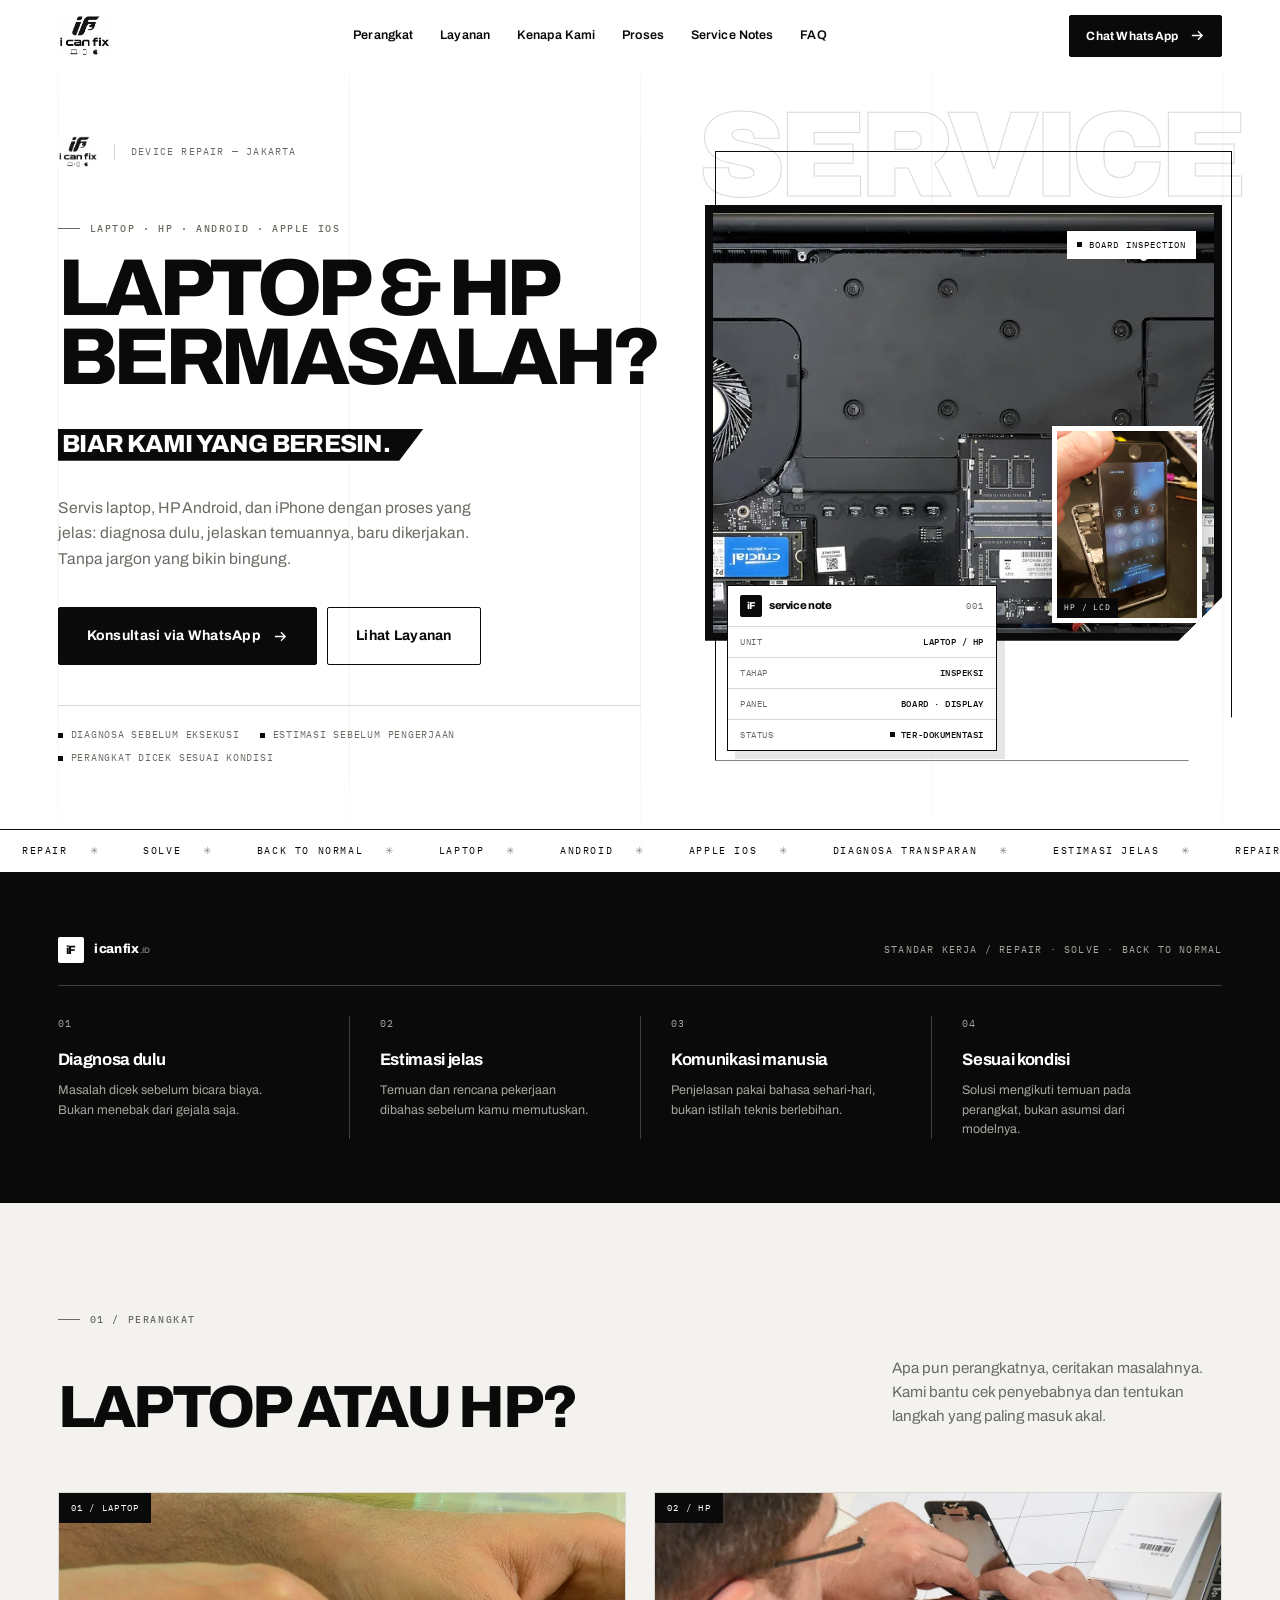
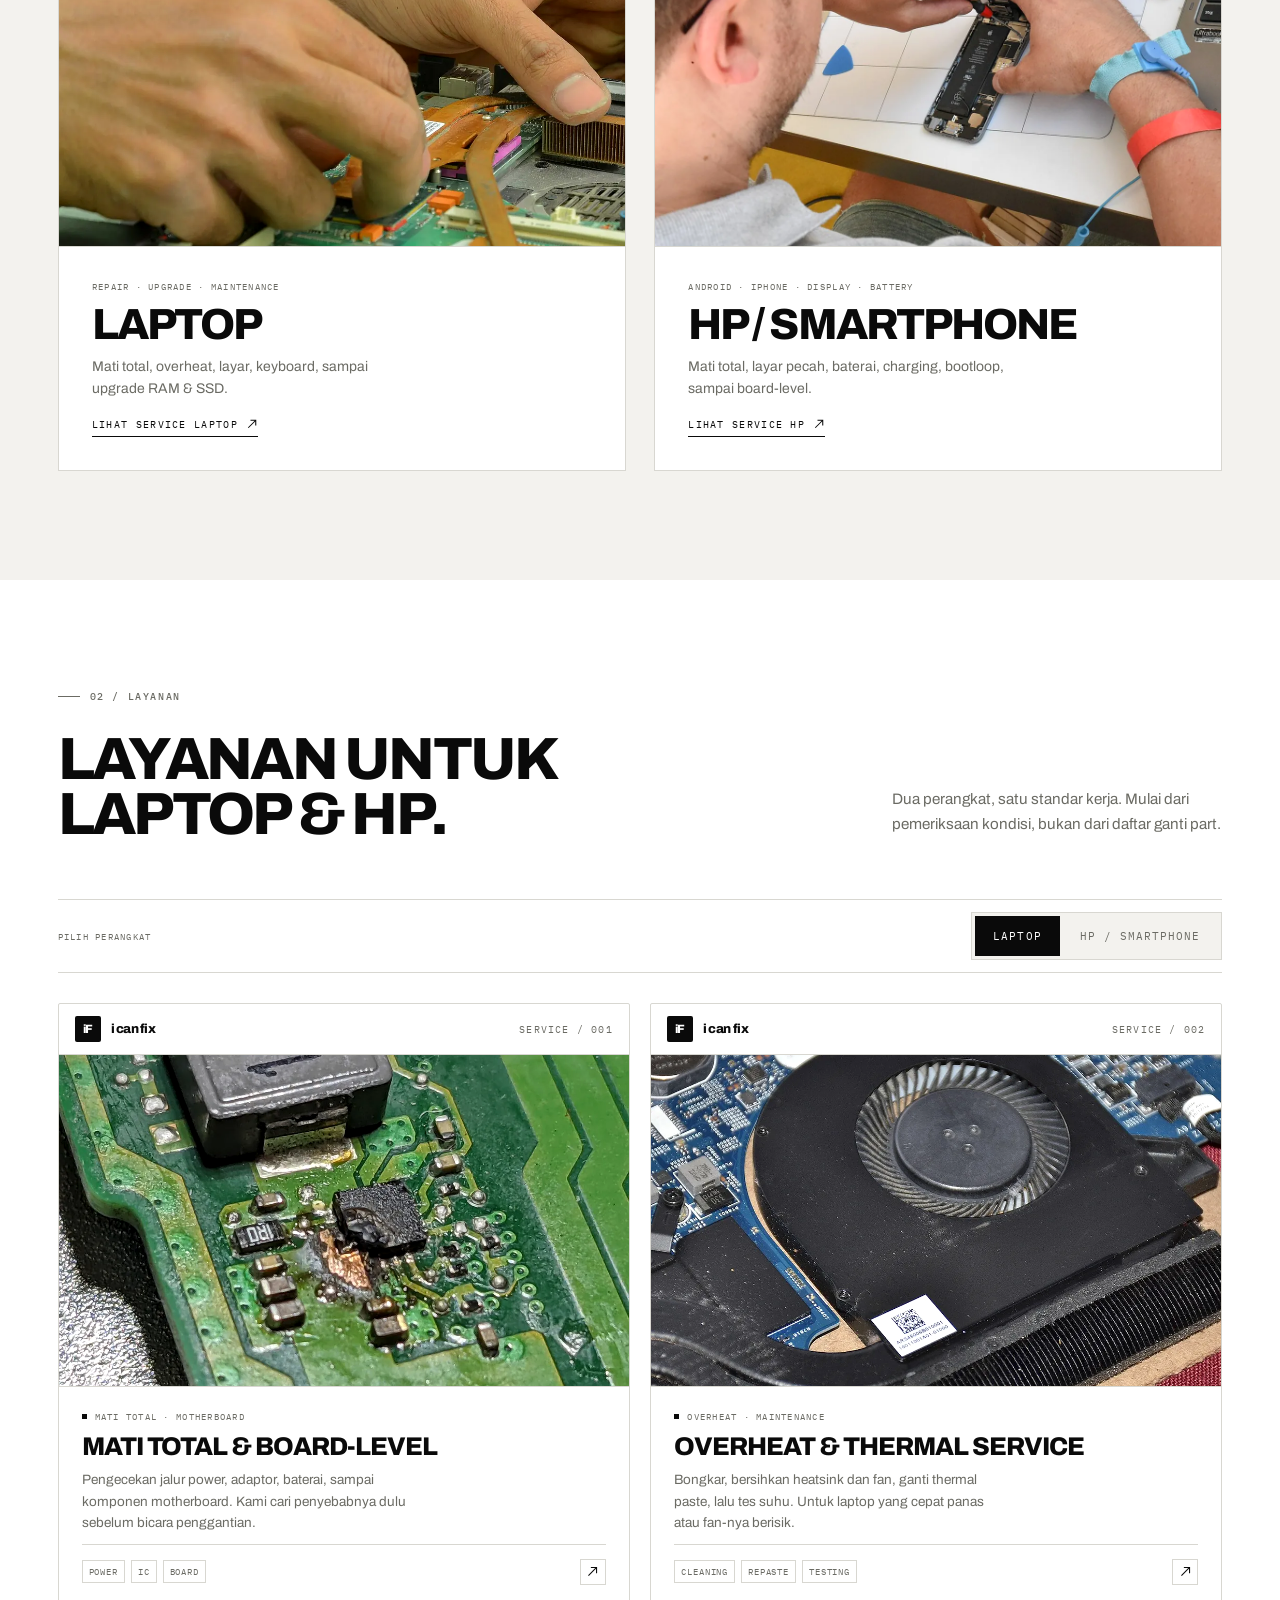
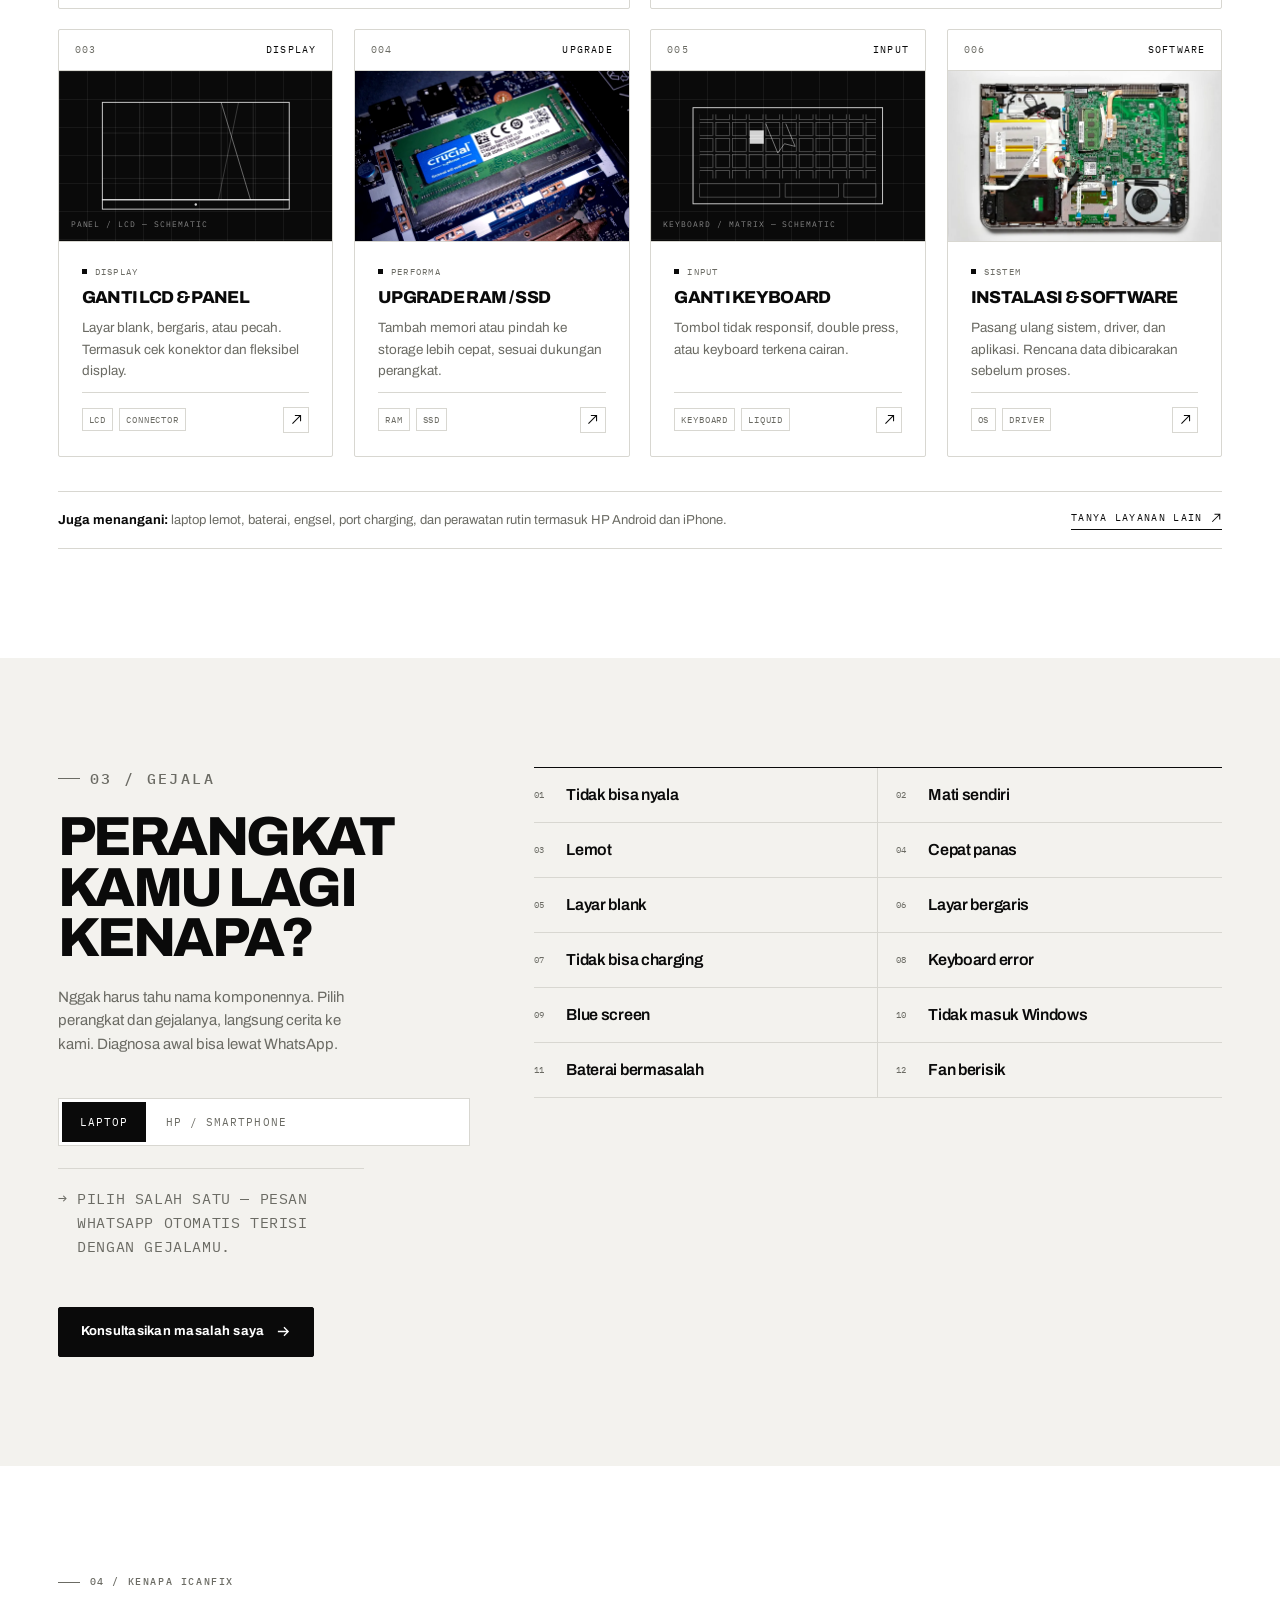
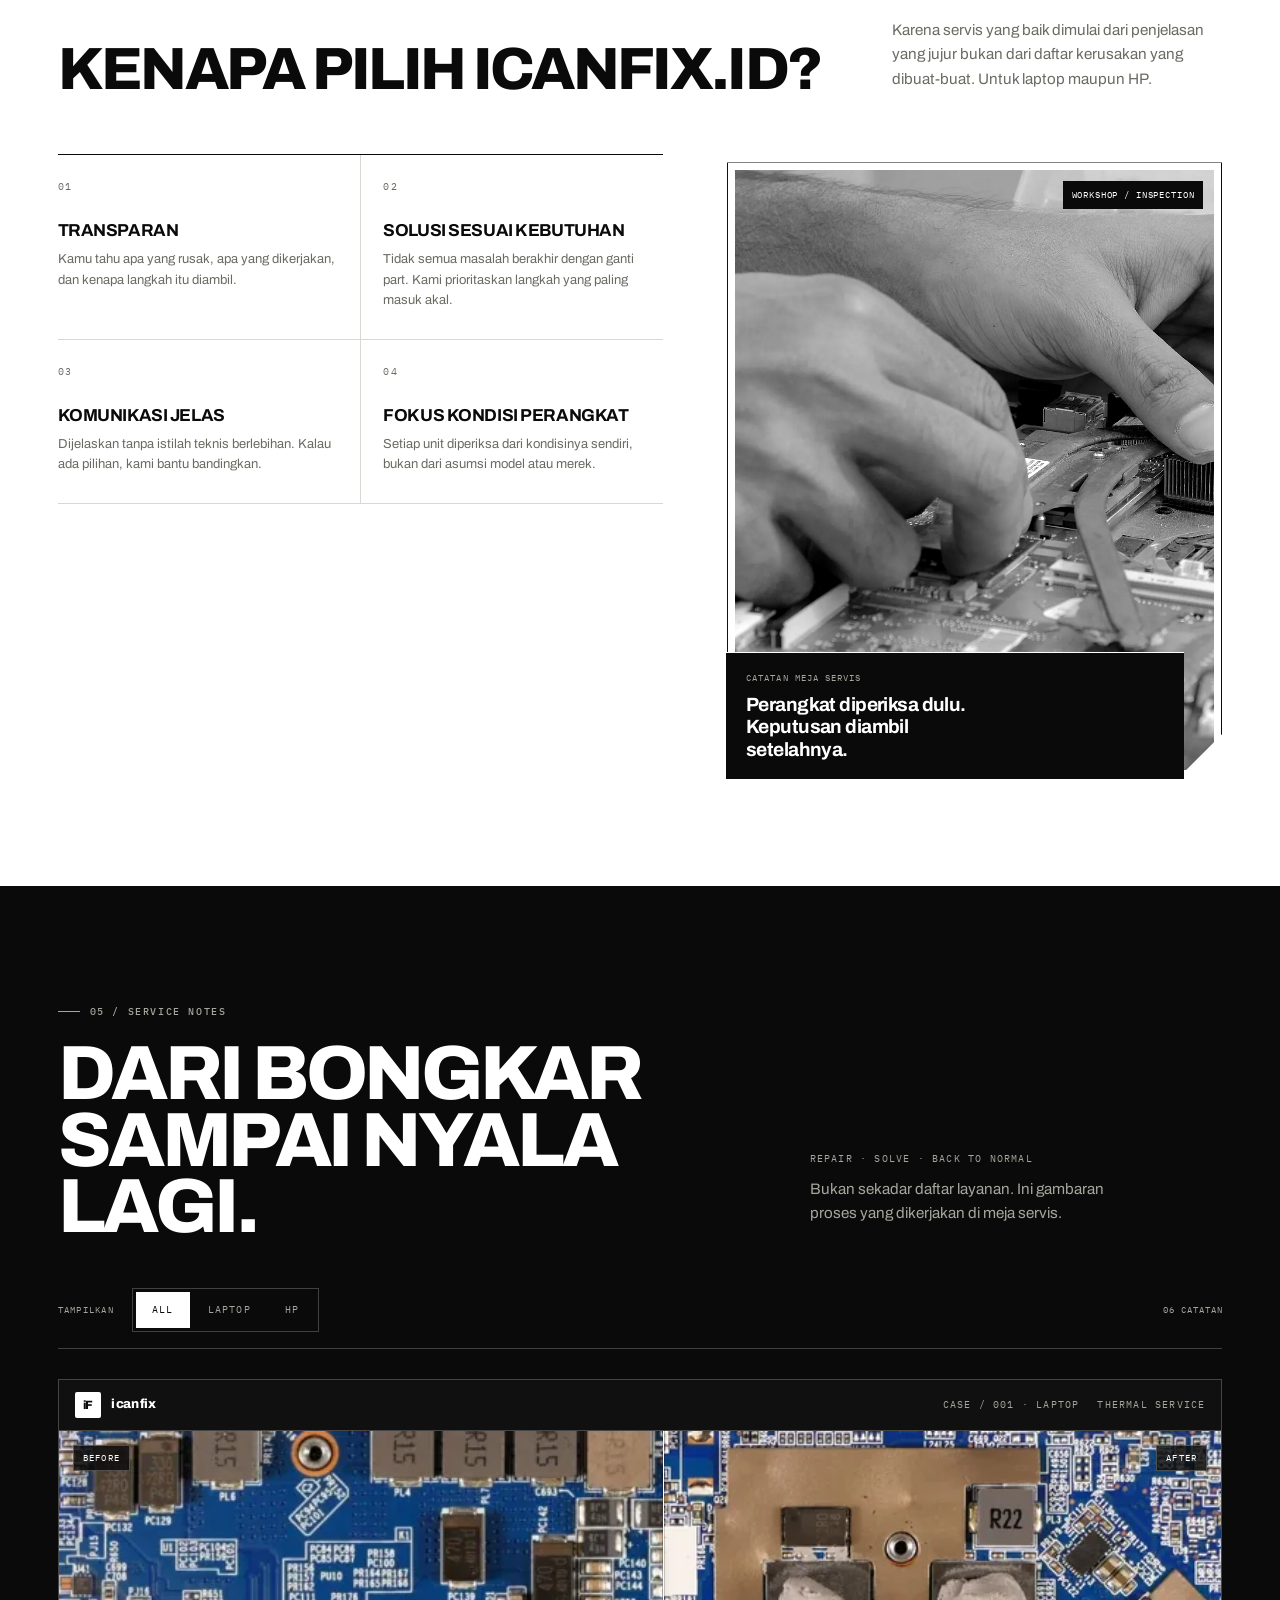
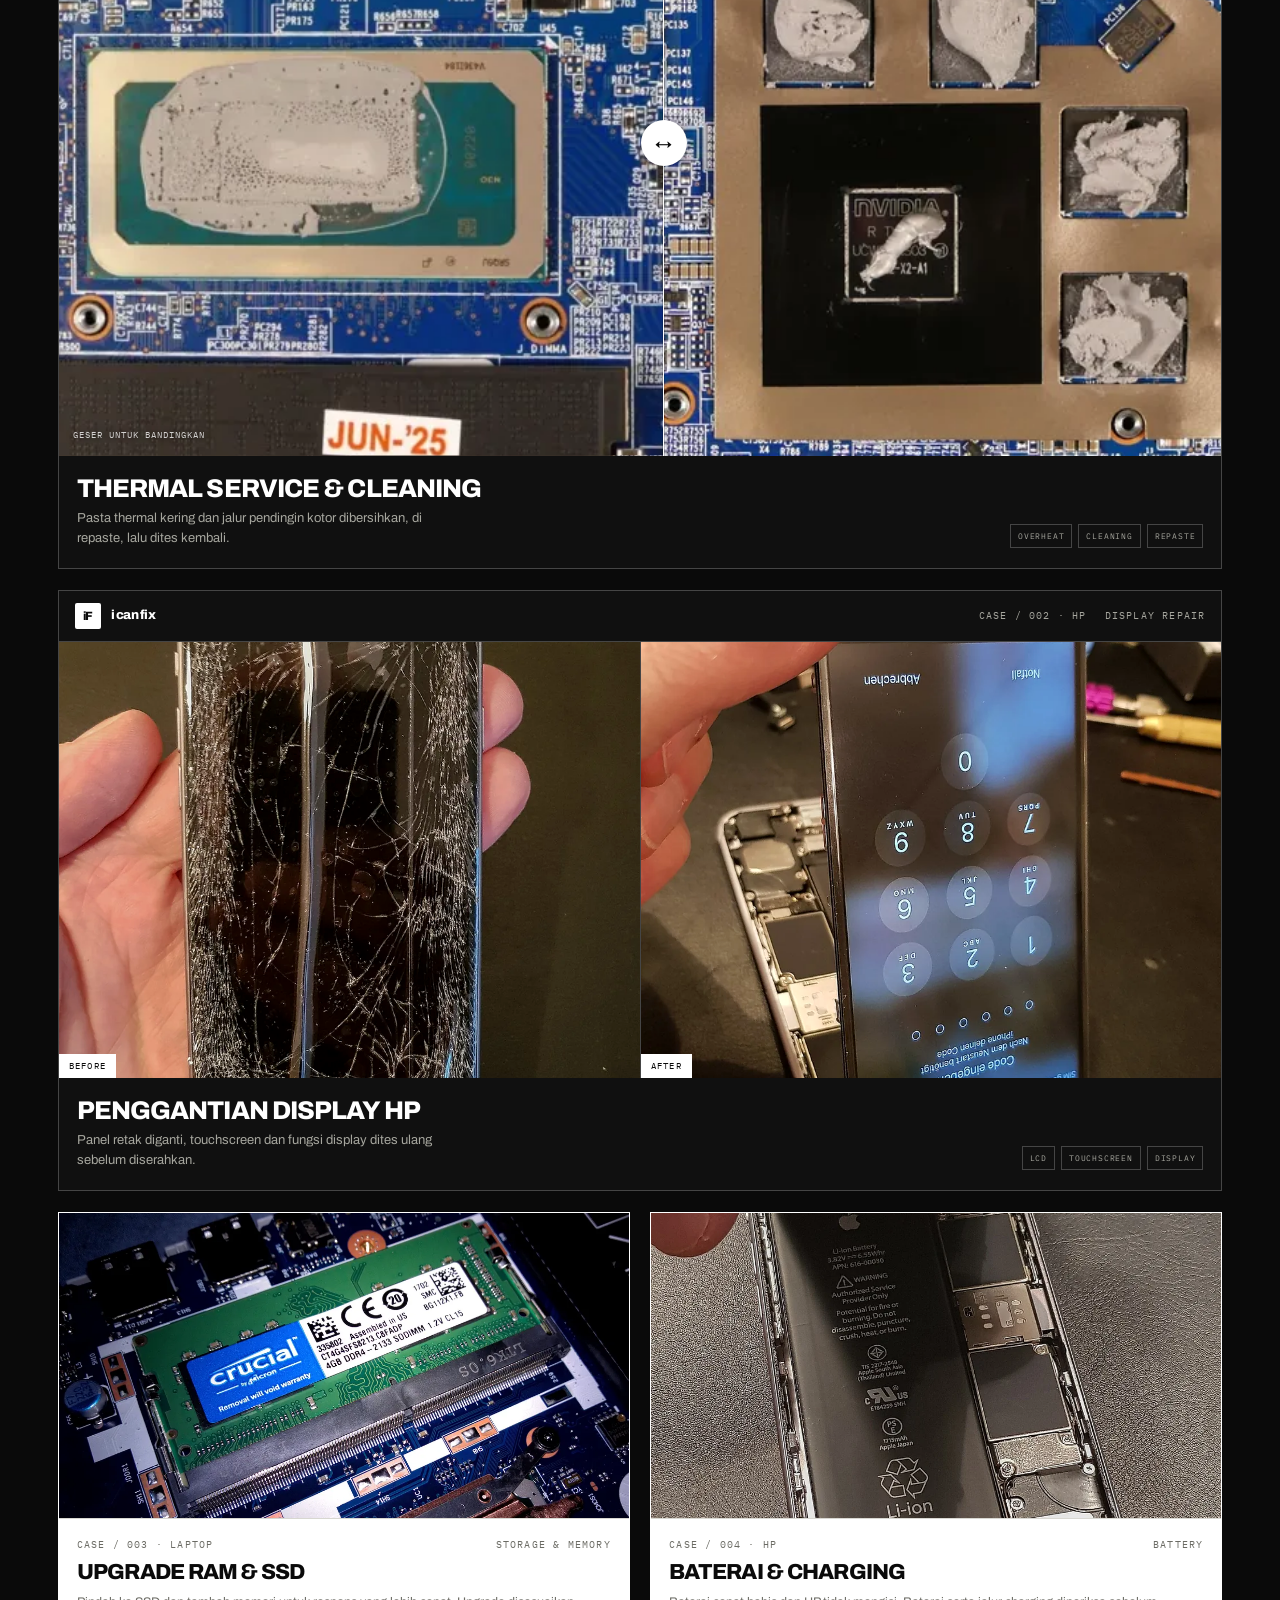
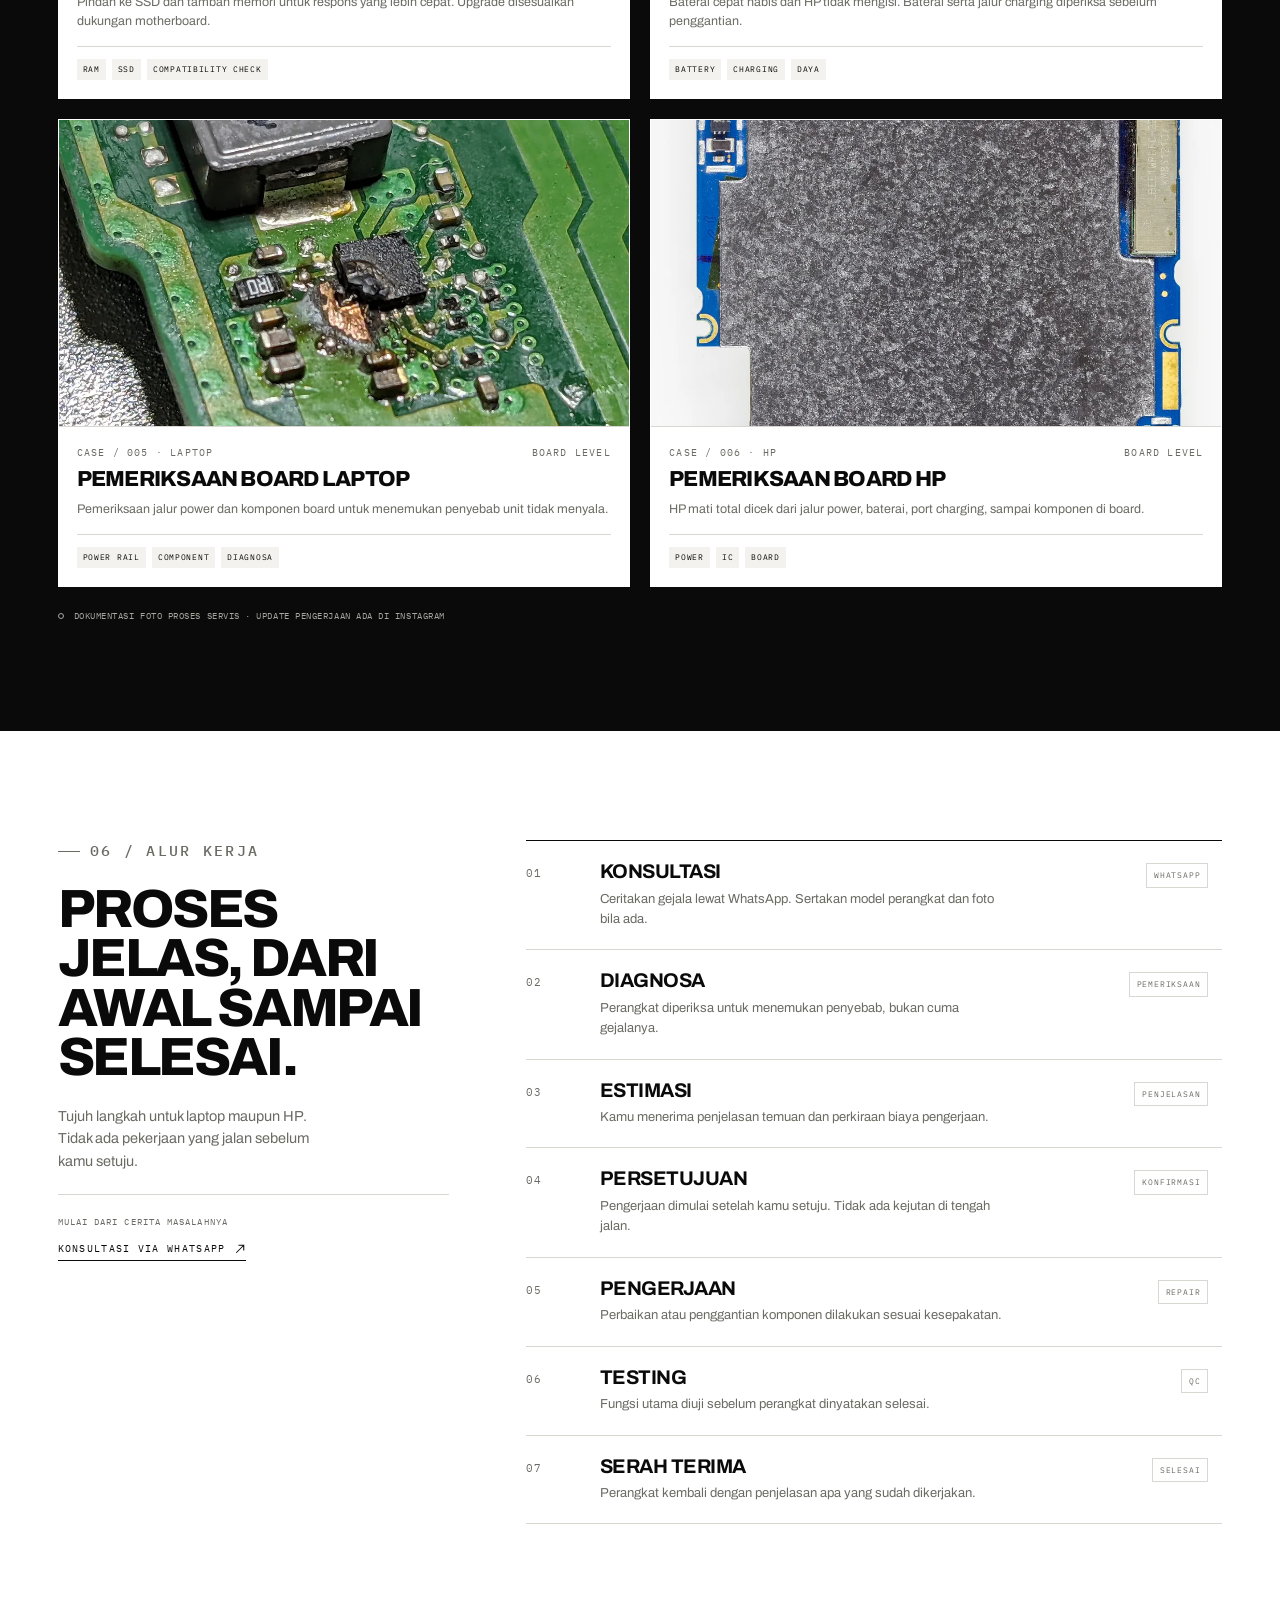
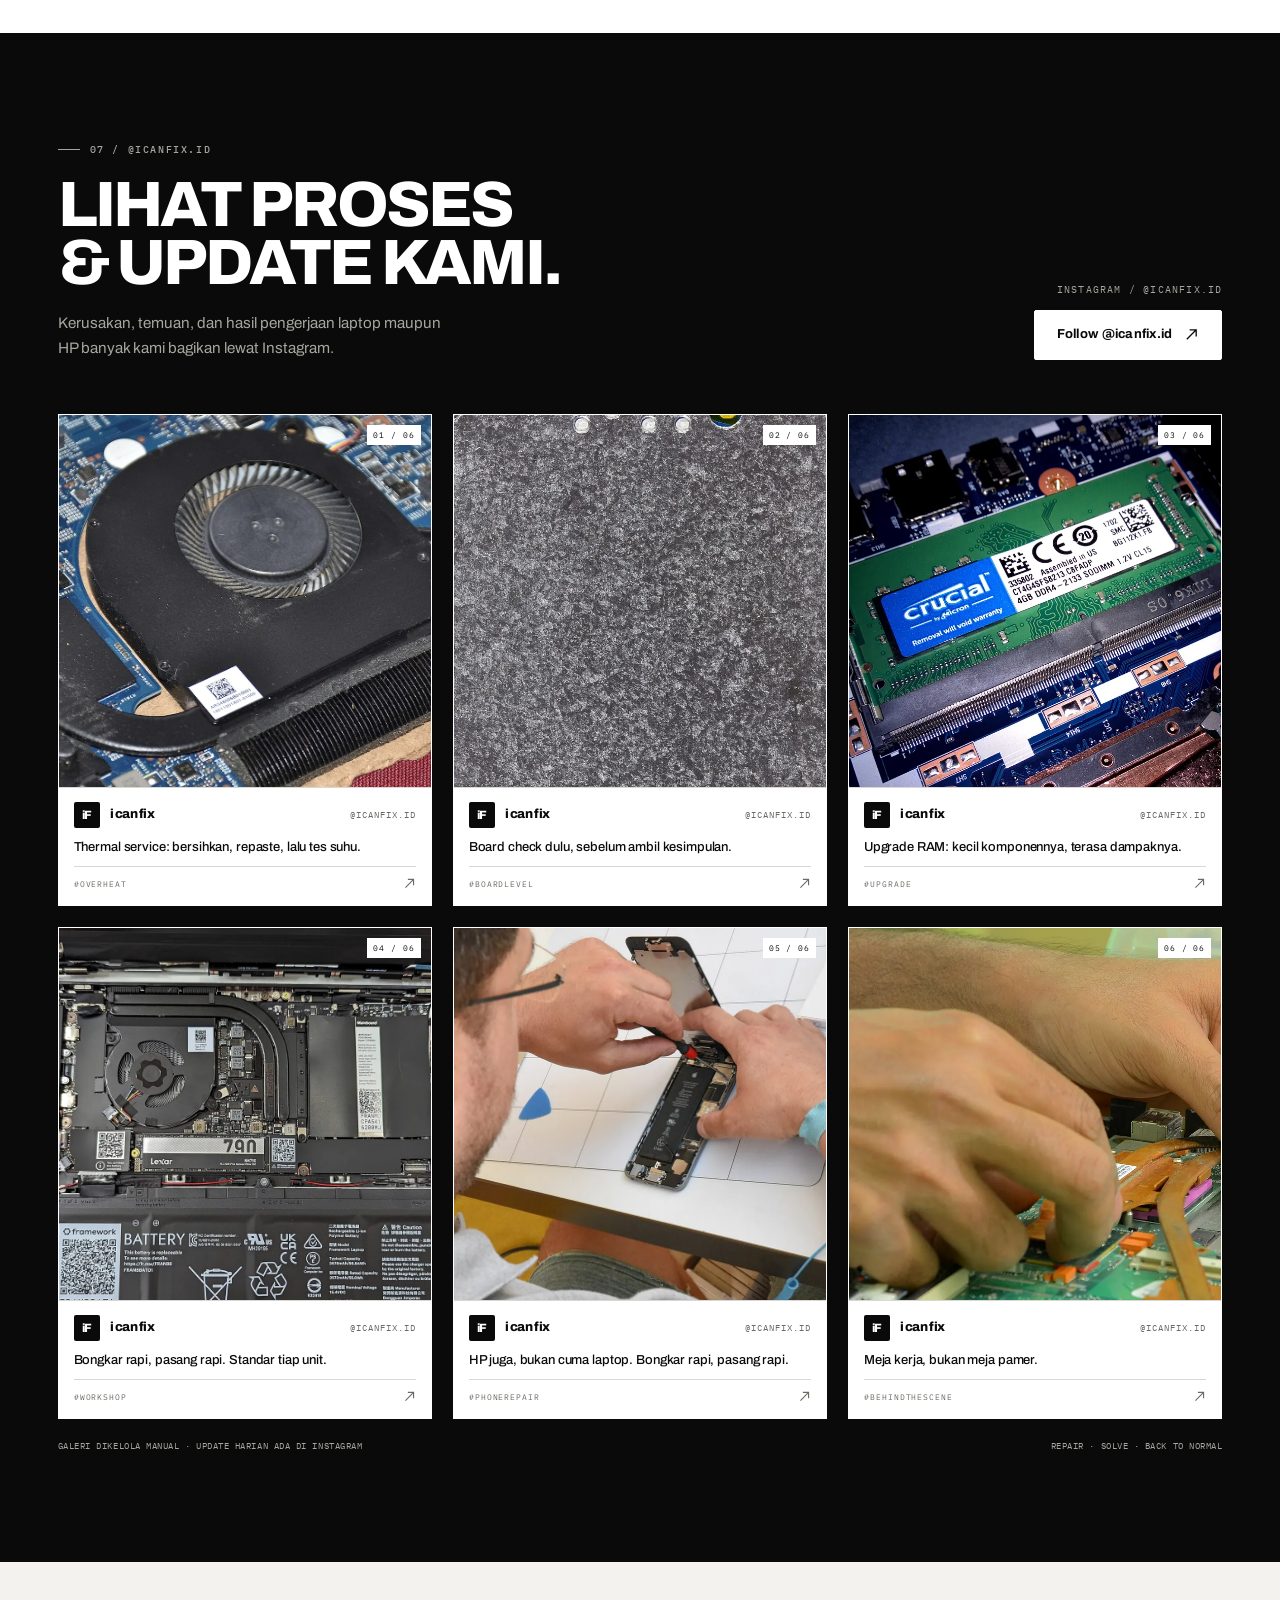
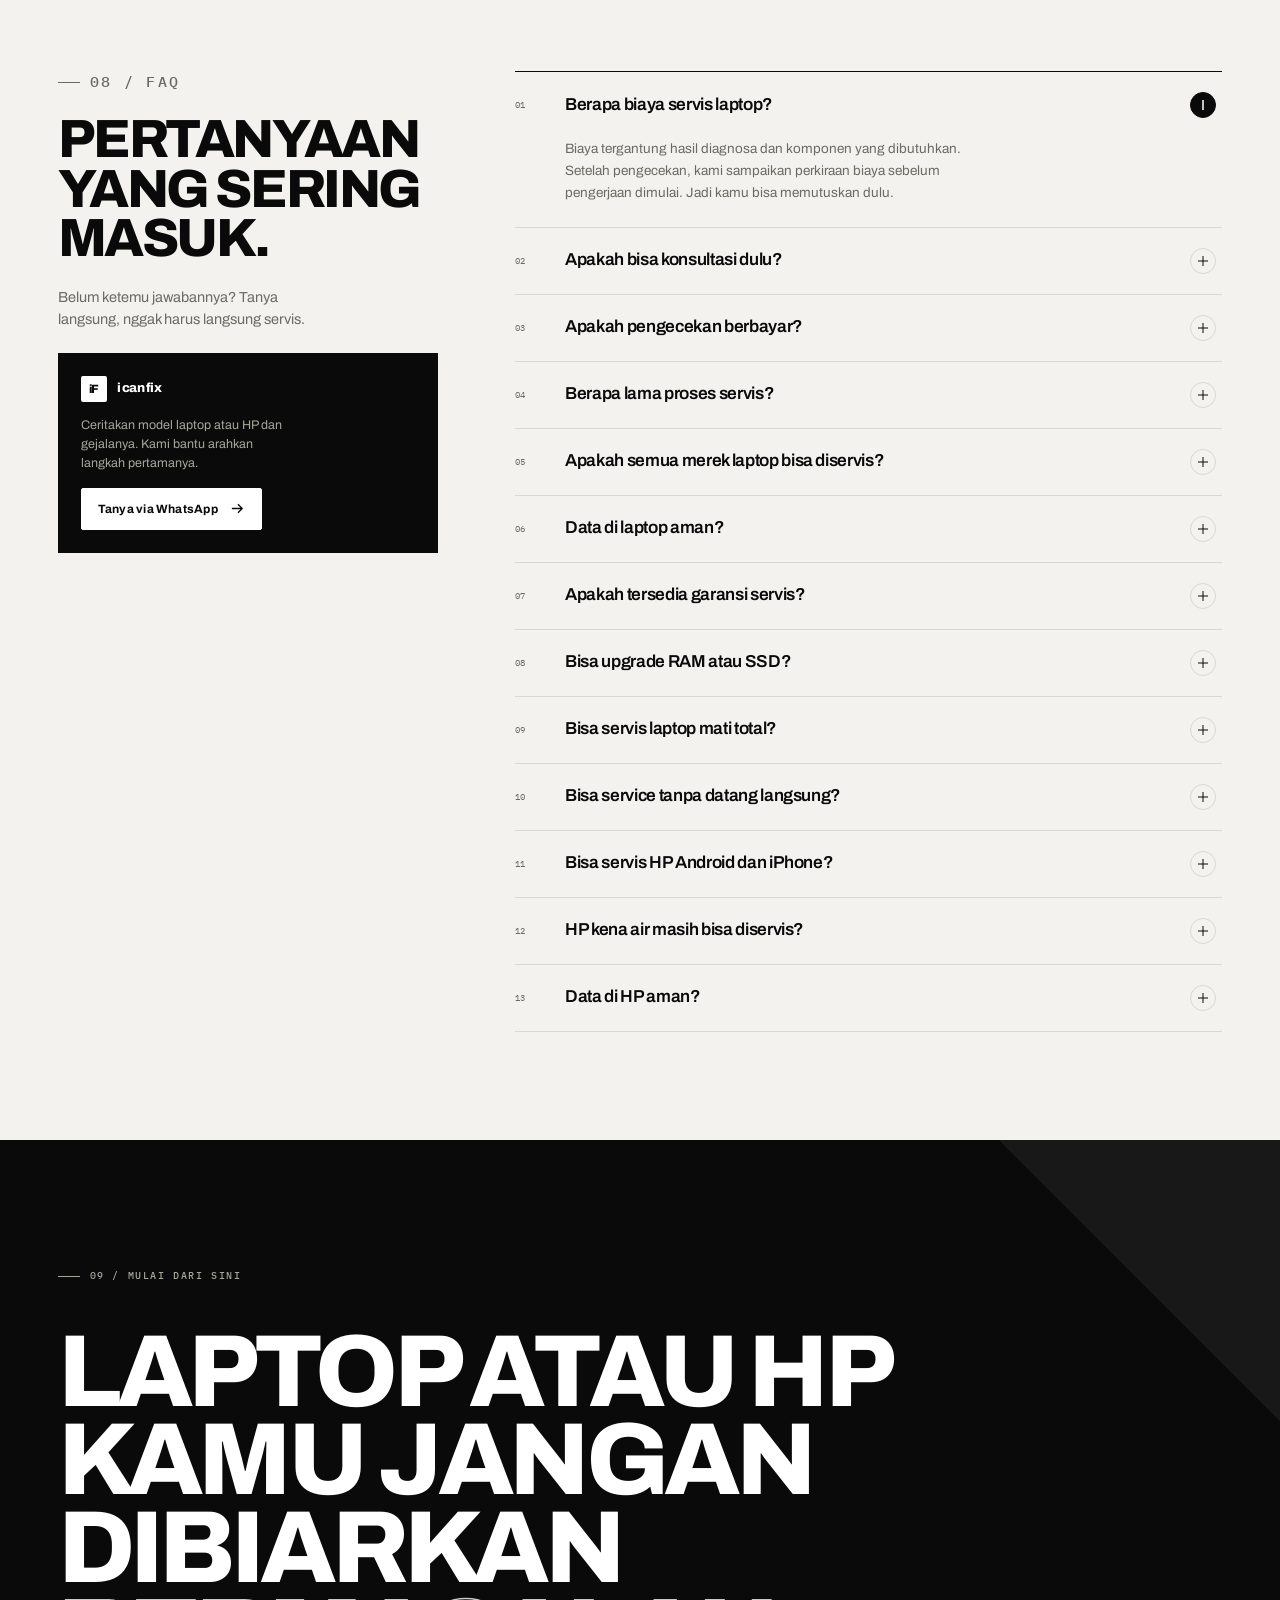
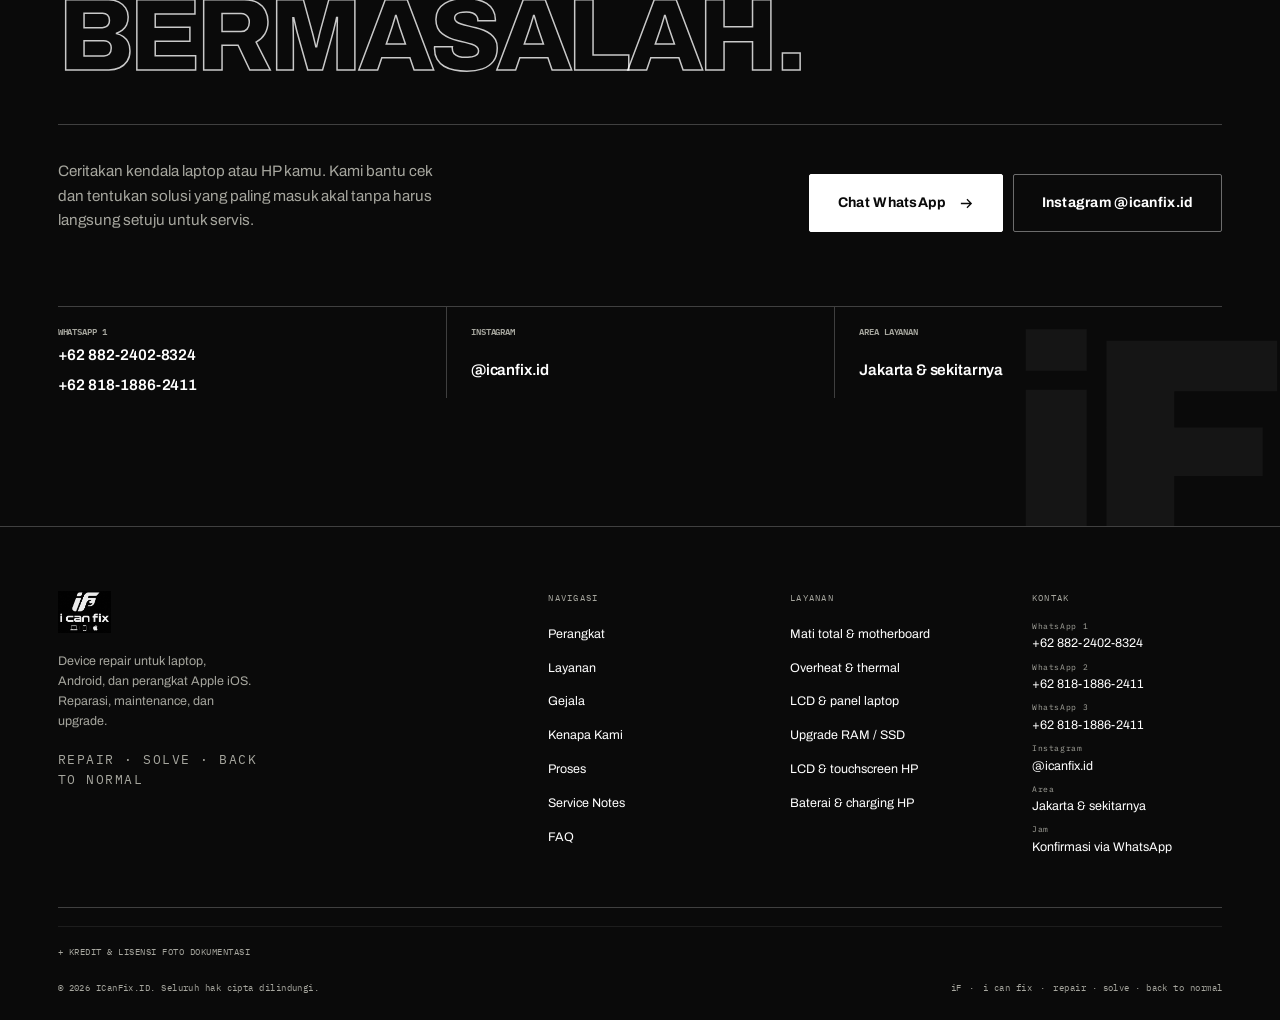
==== commit 9624b790: "fix" ====
--- a/index.html
+++ b/index.html
@@ -4,30 +4,30 @@
   <meta charset="UTF-8">
   <meta name="viewport" content="width=device-width, initial-scale=1.0">
 
-  <title>ICanFix.ID — Service Laptop &amp; HP | Device Repair Jakarta</title>
+  <title>Service Laptop &amp; HP Jakarta | ICanFix.ID</title>
   <meta name="description" content="ICanFix.ID melayani service laptop dan HP: Android maupun iPhone. Perbaikan hardware, software, maintenance, dan upgrade. Diagnosa dulu, estimasi jelas, baru dikerjakan. Konsultasi via WhatsApp.">
   <meta name="theme-color" content="#0a0a0a">
   <meta name="color-scheme" content="light">
 
   <link rel="icon" href="assets/img/WhatsApp%20Image%202026-11-12%20at%2016.58.43.jpeg" type="image/jpeg">
   <link rel="apple-touch-icon" href="assets/img/WhatsApp%20Image%202026-11-12%20at%2016.58.43.jpeg">
-  <link rel="canonical" href="https://icanfix.id/">
+  <link rel="canonical" href="https://icanfix.my.id/">
 
   <!-- Open Graph / social -->
   <meta property="og:type" content="website">
   <meta property="og:locale" content="id_ID">
   <meta property="og:site_name" content="ICanFix.ID">
-  <meta property="og:title" content="ICanFix.ID — Service Laptop &amp; HP | Device Repair">
+  <meta property="og:title" content="Service Laptop &amp; HP Jakarta | ICanFix.ID">
   <meta property="og:description" content="Laptop atau HP bermasalah? Diagnosa dulu, estimasi jelas, baru dikerjakan. Service laptop, Android, dan iPhone.">
-  <meta property="og:url" content="https://icanfix.id/">
-  <meta property="og:image" content="https://icanfix.id/assets/img/og-icanfix.jpg">
+  <meta property="og:url" content="https://icanfix.my.id/">
+  <meta property="og:image" content="https://icanfix.my.id/assets/img/og-icanfix.jpg">
   <meta property="og:image:width" content="1200">
   <meta property="og:image:height" content="630">
   <meta property="og:image:alt" content="Pemeriksaan laptop dan HP di meja servis">
   <meta name="twitter:card" content="summary_large_image">
-  <meta name="twitter:title" content="ICanFix.ID — Service Laptop &amp; HP | Device Repair">
+  <meta name="twitter:title" content="Service Laptop &amp; HP Jakarta | ICanFix.ID">
   <meta name="twitter:description" content="Diagnosa dulu, estimasi jelas, baru dikerjakan. Konsultasikan masalah laptop atau HP kamu via WhatsApp.">
-  <meta name="twitter:image" content="https://icanfix.id/assets/img/og-icanfix.jpg">
+  <meta name="twitter:image" content="https://icanfix.my.id/assets/img/og-icanfix.jpg">
 
   <link rel="preconnect" href="https://fonts.googleapis.com">
   <link rel="preconnect" href="https://fonts.gstatic.com" crossorigin>
@@ -45,11 +45,11 @@
     "@graph": [
       {
         "@type": "Organization",
-        "@id": "https://icanfix.id/#organization",
+        "@id": "https://icanfix.my.id/#organization",
         "name": "ICanFix.ID",
-        "url": "https://icanfix.id/",
-        "logo": "https://icanfix.id/assets/img/WhatsApp%20Image%202026-11-12%20at%2016.58.43.jpeg",
-        "image": "https://icanfix.id/assets/img/WhatsApp%20Image%202026-11-12%20at%2016.58.43.jpeg",
+        "url": "https://icanfix.my.id/",
+        "logo": "https://icanfix.my.id/assets/img/WhatsApp%20Image%202026-11-12%20at%2016.58.43.jpeg",
+        "image": "https://icanfix.my.id/assets/img/WhatsApp%20Image%202026-11-12%20at%2016.58.43.jpeg",
         "description": "Layanan perbaikan laptop, Android, dan perangkat Apple iOS. Diagnosa, perbaikan hardware dan software, maintenance, serta upgrade perangkat.",
         "areaServed": {
           "@type": "Place",
@@ -75,7 +75,7 @@
         "@type": "Service",
         "name": "Service dan Perbaikan Laptop",
         "serviceType": "Laptop repair",
-        "provider": { "@id": "https://icanfix.id/#organization" },
+        "provider": { "@id": "https://icanfix.my.id/#organization" },
         "areaServed": {
           "@type": "Place",
           "name": "Jakarta, Indonesia"
@@ -86,7 +86,7 @@
         "@type": "Service",
         "name": "Service dan Perbaikan HP / Smartphone",
         "serviceType": "Smartphone repair",
-        "provider": { "@id": "https://icanfix.id/#organization" },
+        "provider": { "@id": "https://icanfix.my.id/#organization" },
         "areaServed": {
           "@type": "Place",
           "name": "Jakarta, Indonesia"
@@ -95,11 +95,11 @@
       },
       {
         "@type": "WebSite",
-        "@id": "https://icanfix.id/#website",
-        "url": "https://icanfix.id/",
+        "@id": "https://icanfix.my.id/#website",
+        "url": "https://icanfix.my.id/",
         "name": "ICanFix.ID",
         "inLanguage": "id-ID",
-        "publisher": { "@id": "https://icanfix.id/#organization" }
+        "publisher": { "@id": "https://icanfix.my.id/#organization" }
       }
     ]
   }
@@ -1565,6 +1565,7 @@
           <ul>
             <li><span>WhatsApp 1</span><a href="https://wa.me/6281818862411" data-wa-default target="_blank" rel="noopener" data-site="whatsappDisplay">+62 818-1886-2411</a></li>
             <li><span>WhatsApp 2</span><a href="https://wa.me/6288224028324" data-wa-alt target="_blank" rel="noopener" data-site="whatsappAltDisplay">+62 882-2402-8324</a></li>
+            <li><span>WhatsApp 3</span><a href="https://wa.me/62885155097702" data-wa-alt target="_blank" rel="noopener" data-site="whatsappAltDisplay">+62 851-5509-7702</a></li>
             <li><span>Instagram</span><a href="https://www.instagram.com/icanfix.id/" target="_blank" rel="noopener" data-ig data-site="instagramHandle">@icanfix.id</a></li>
             <li><span>Area</span><em data-site="area">Jakarta &amp; sekitarnya</em></li>
             <li><span>Jam</span><em data-site="hours">Konfirmasi via WhatsApp</em></li>
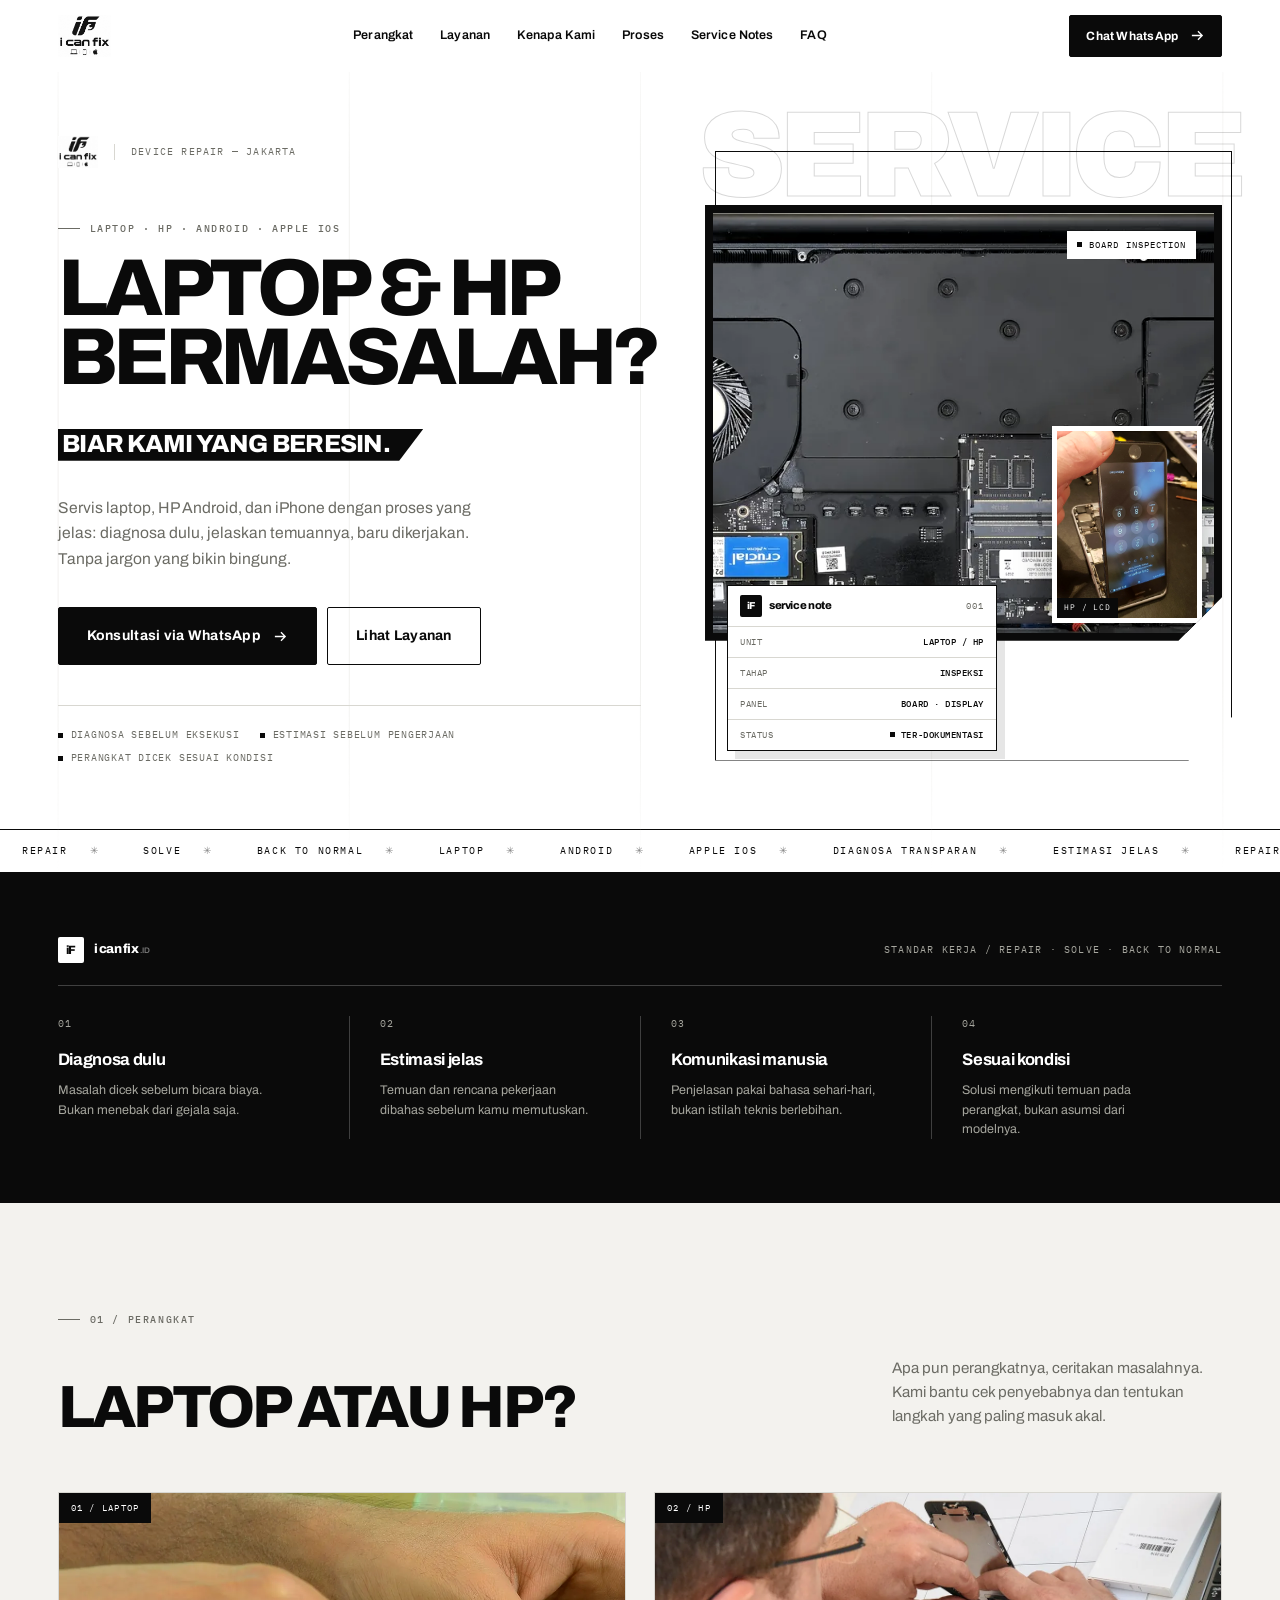
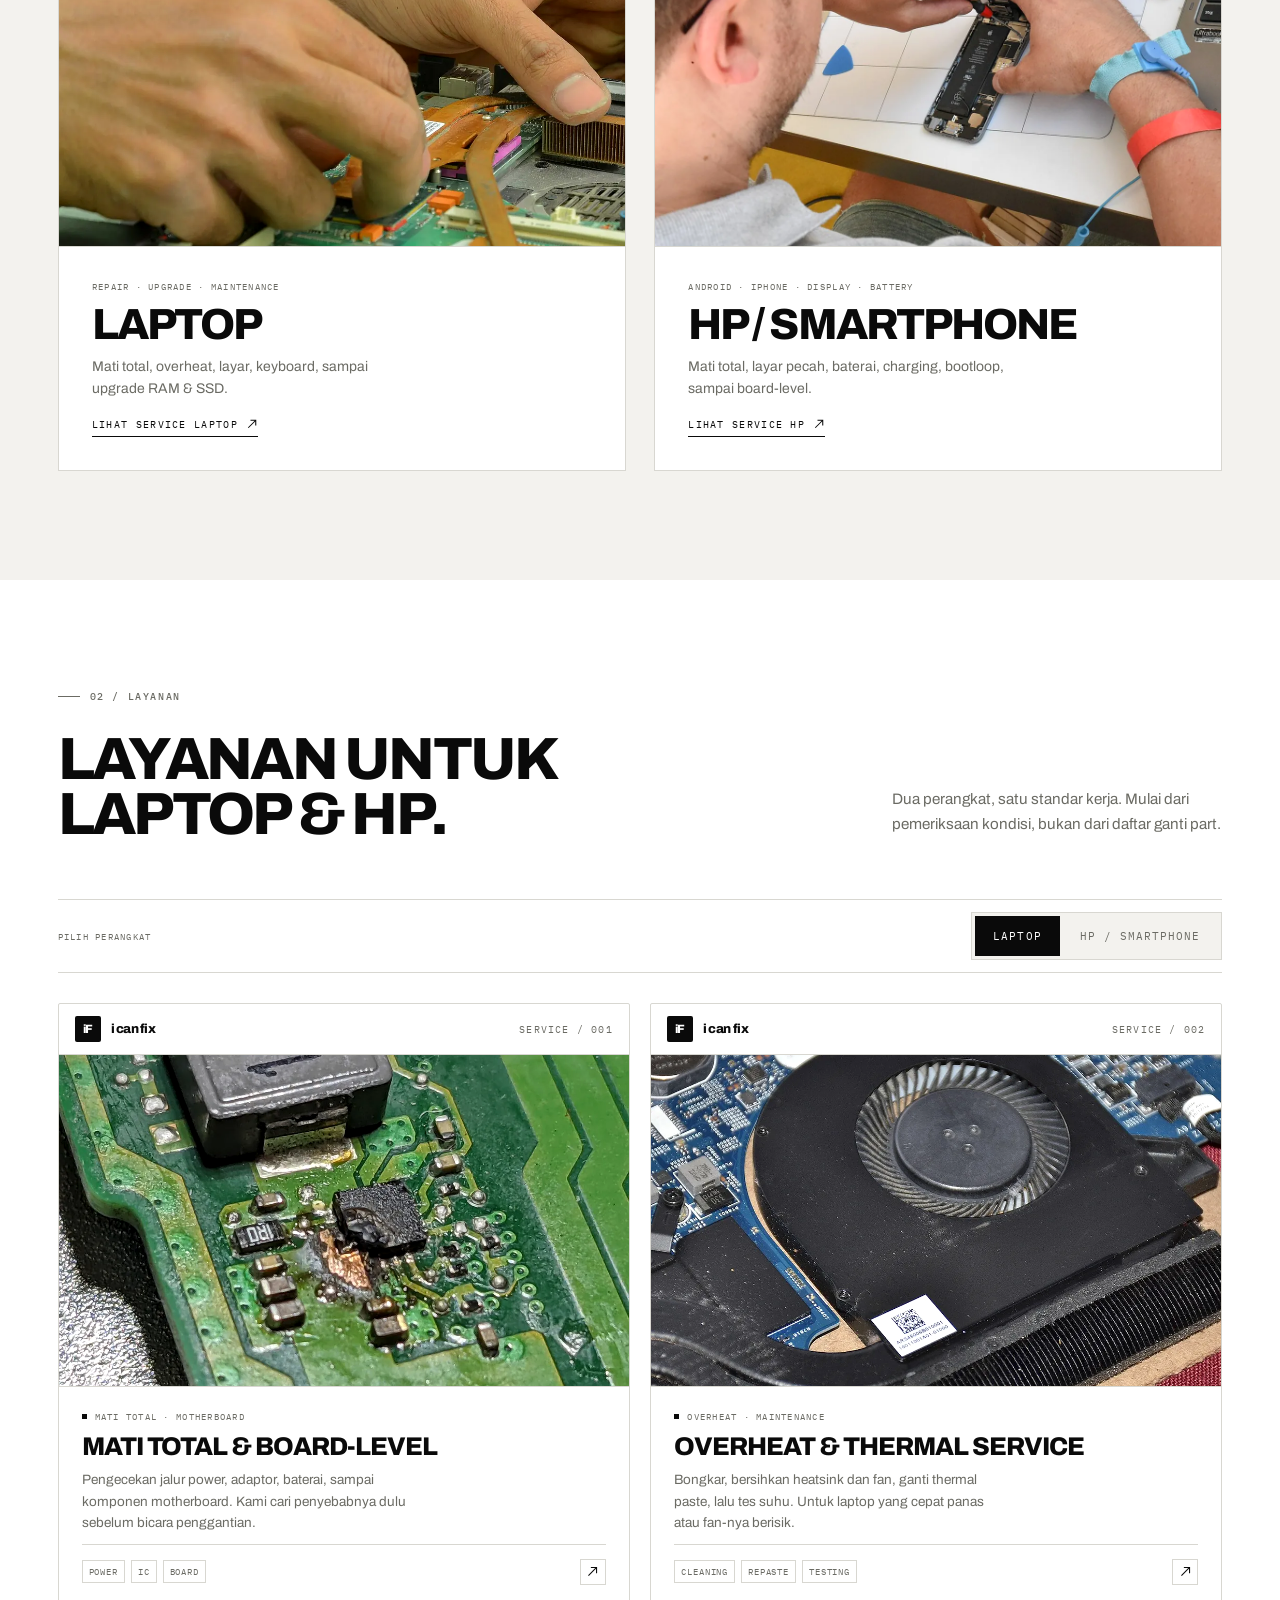
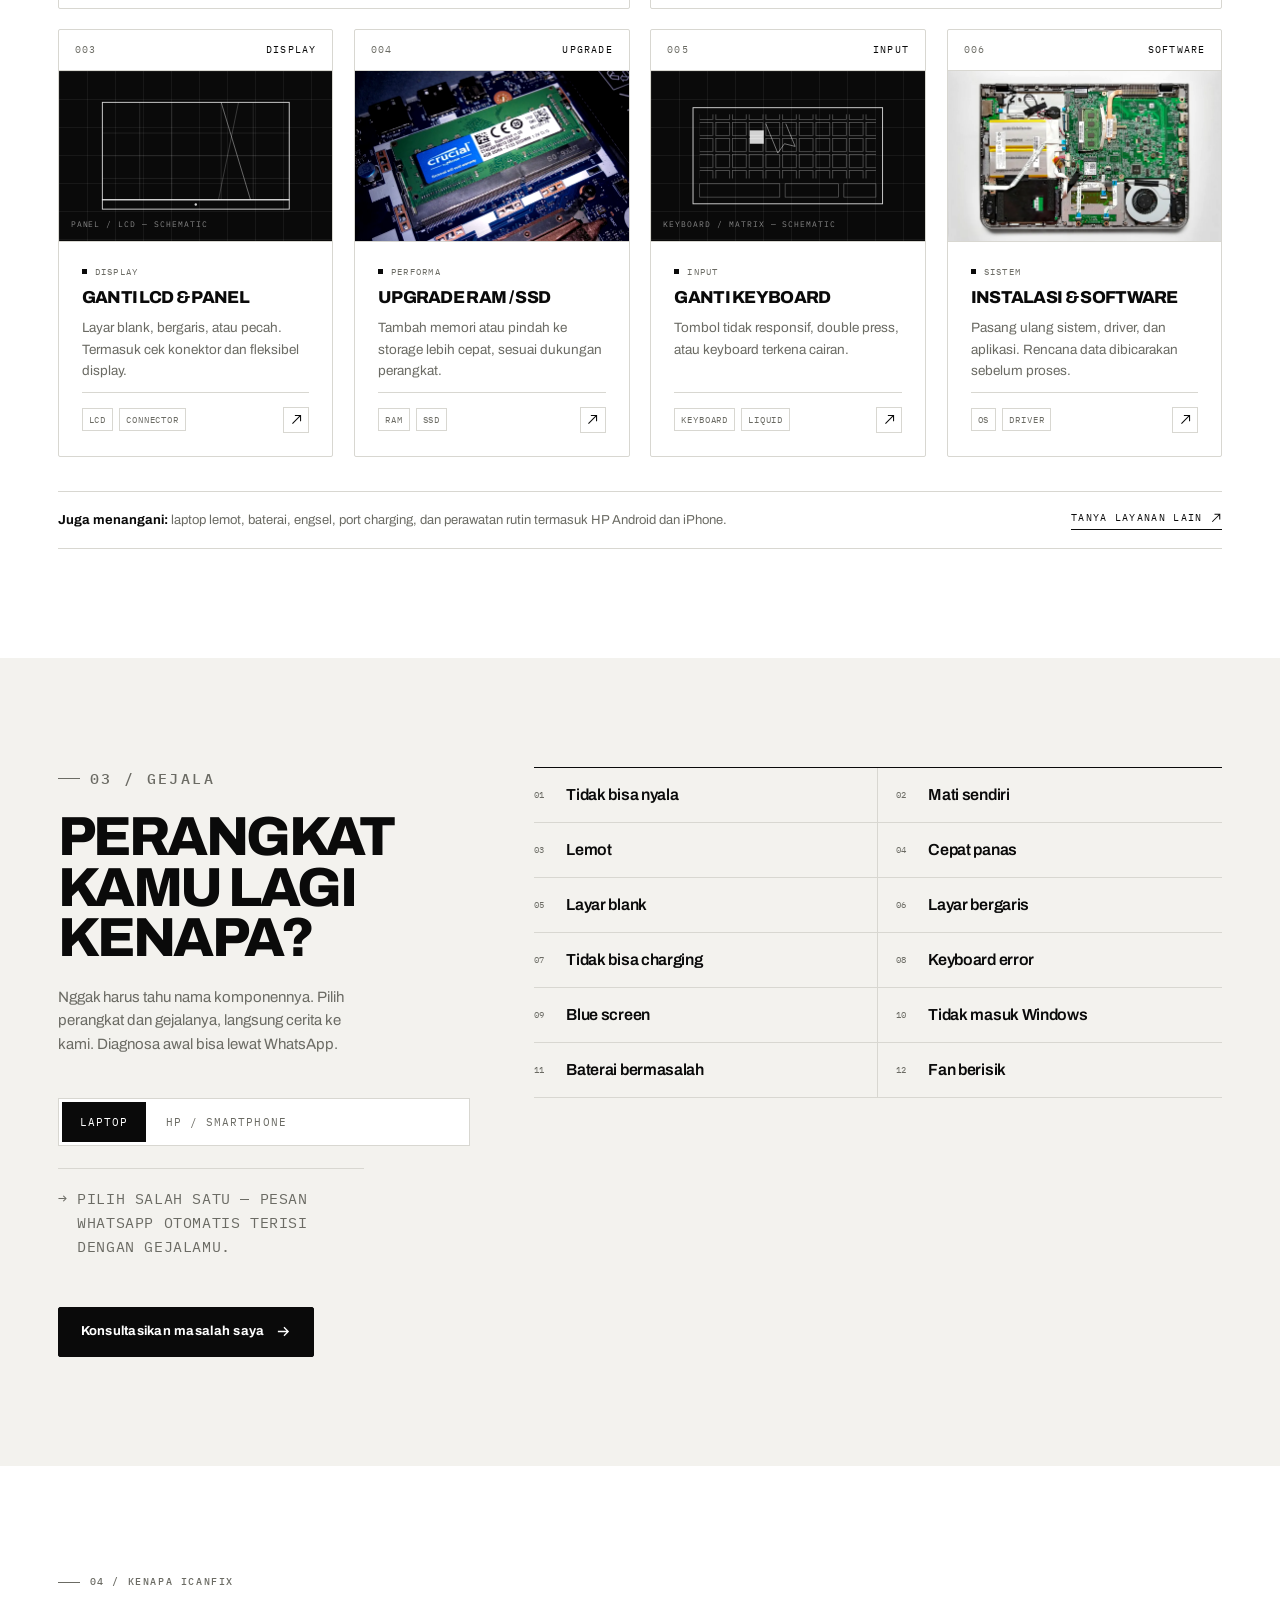
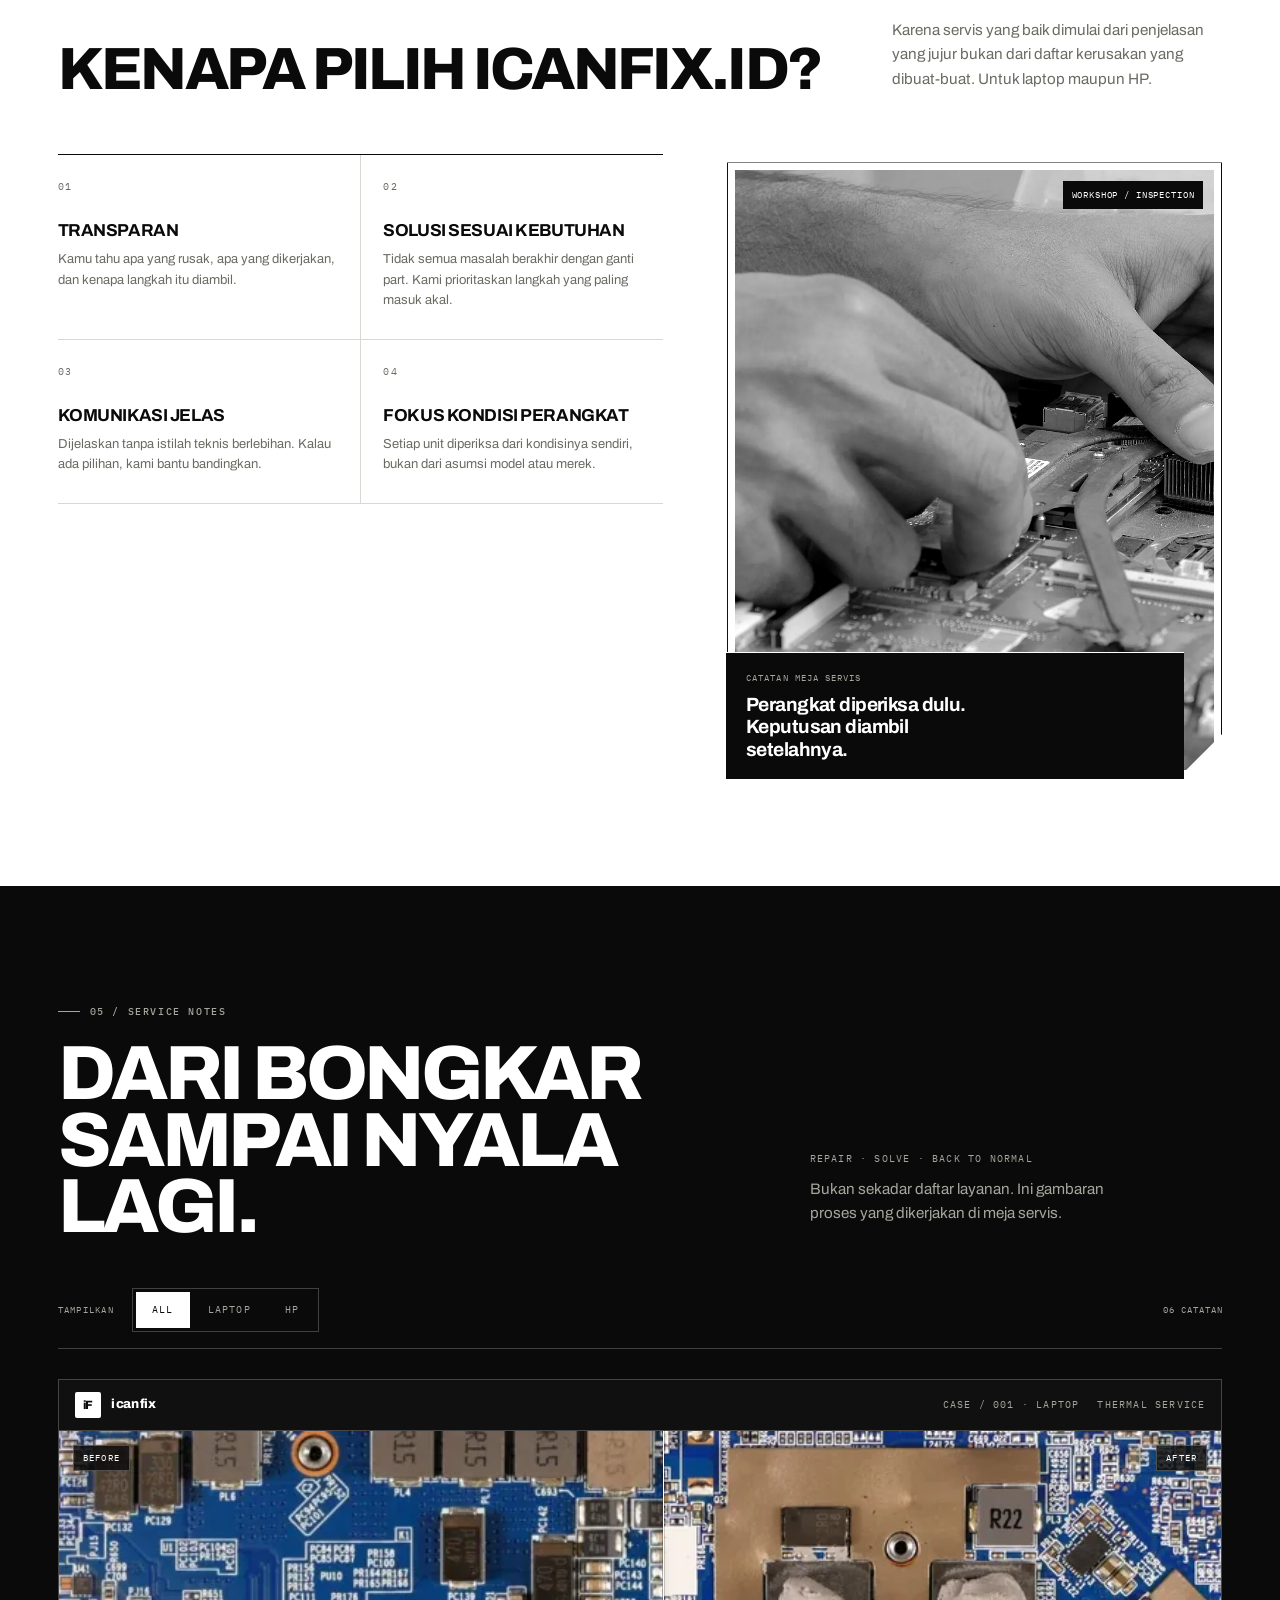
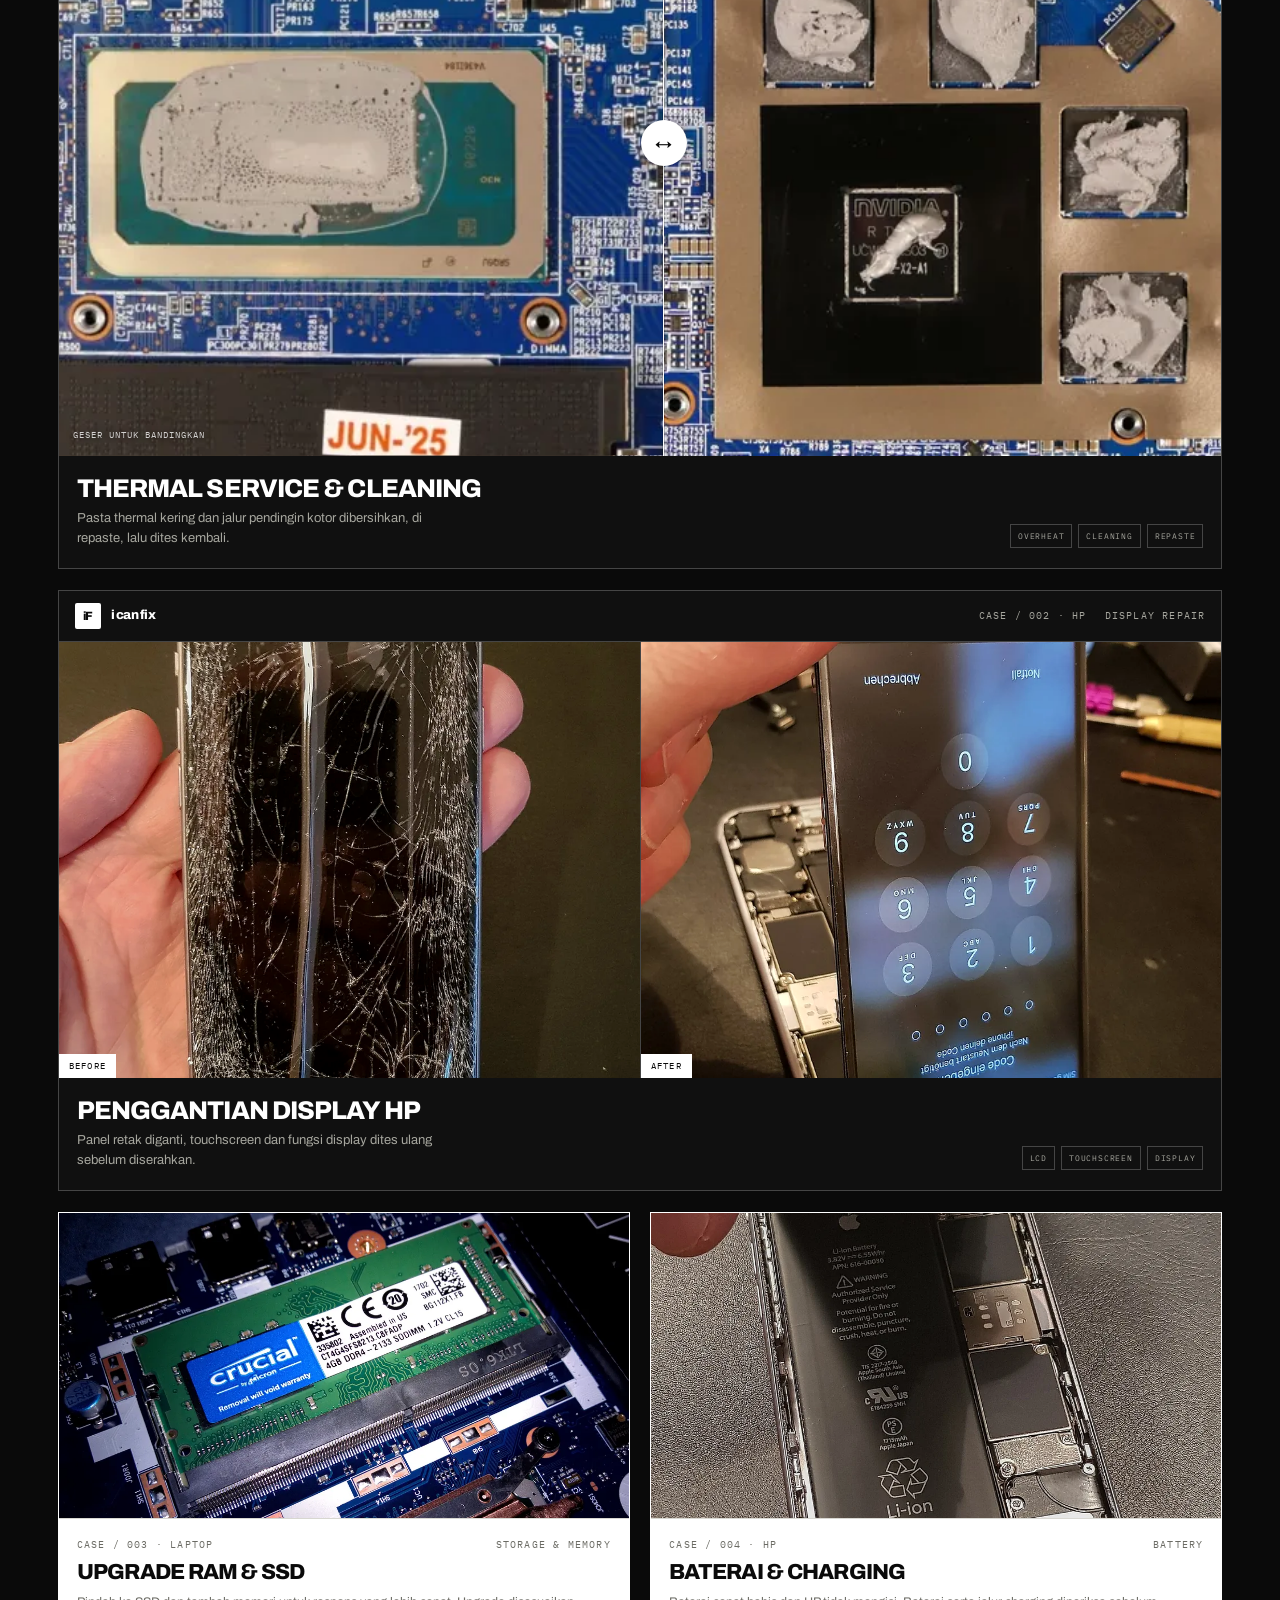
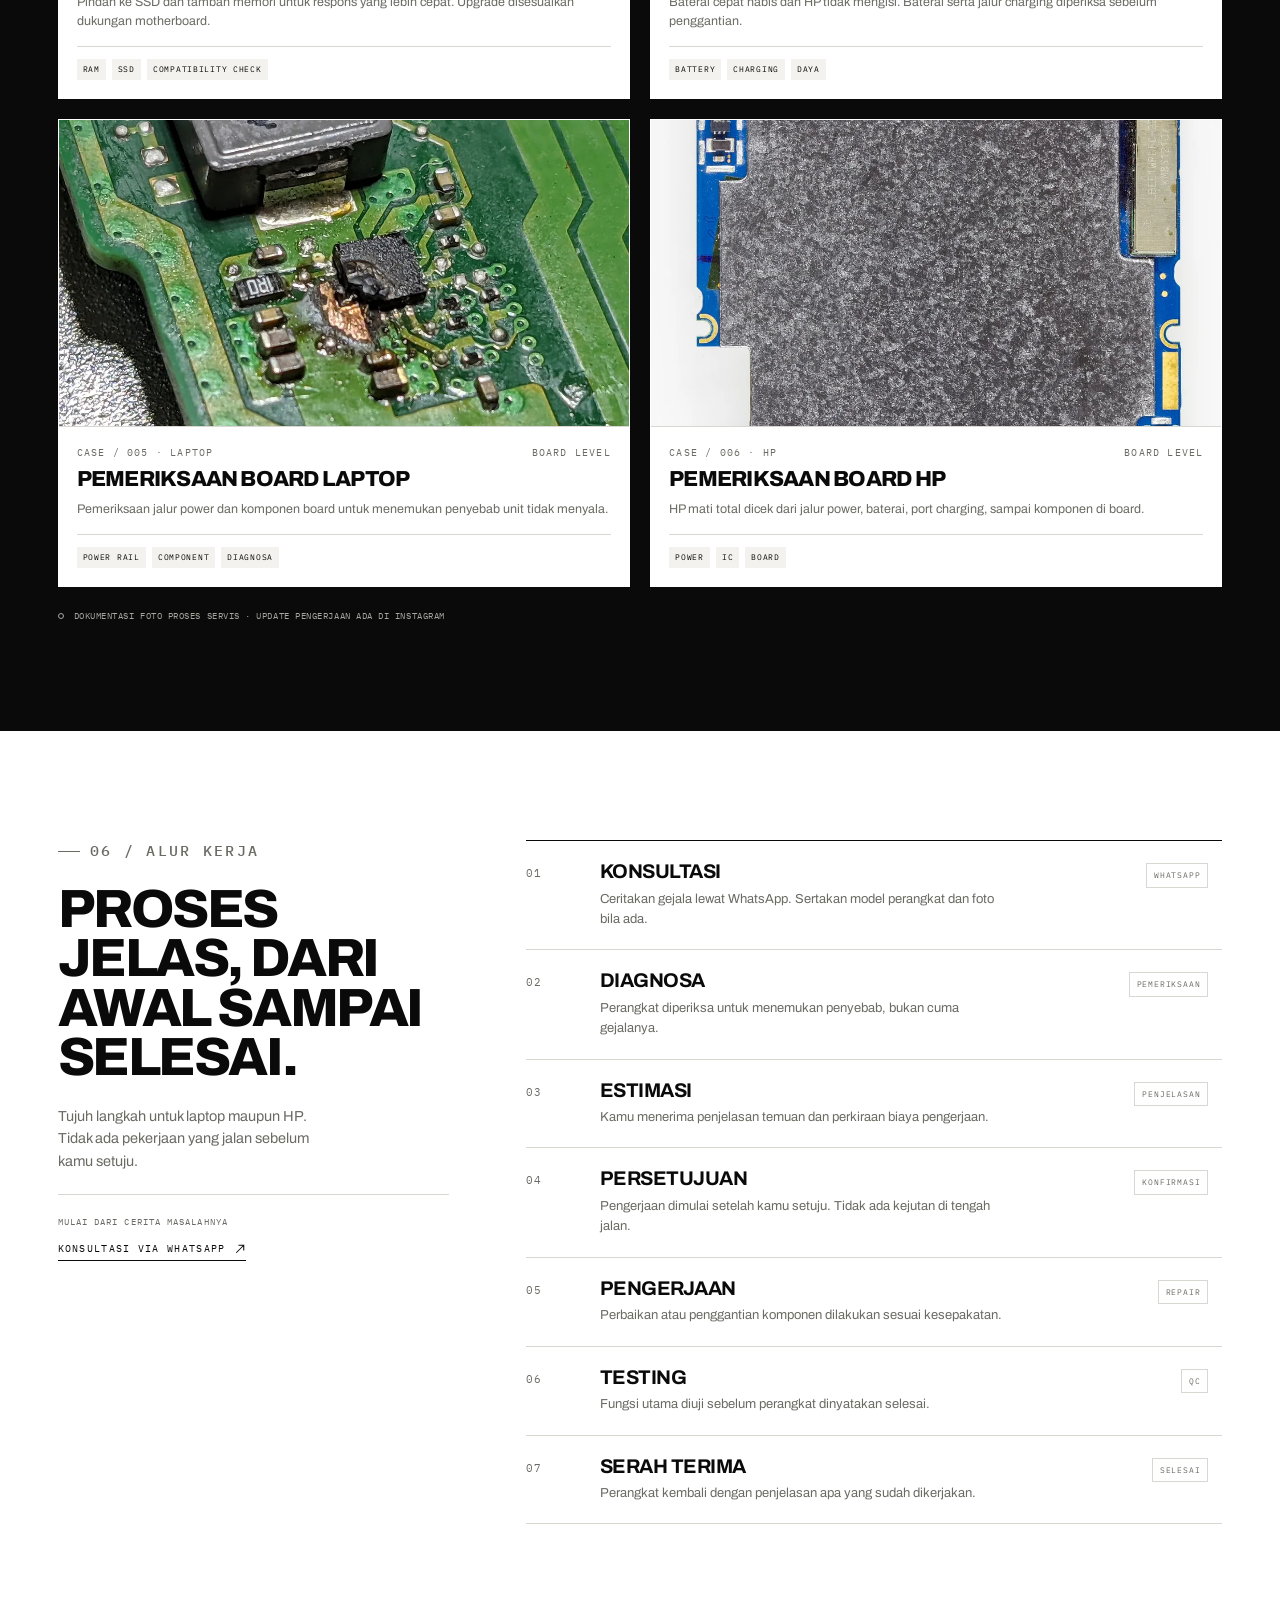
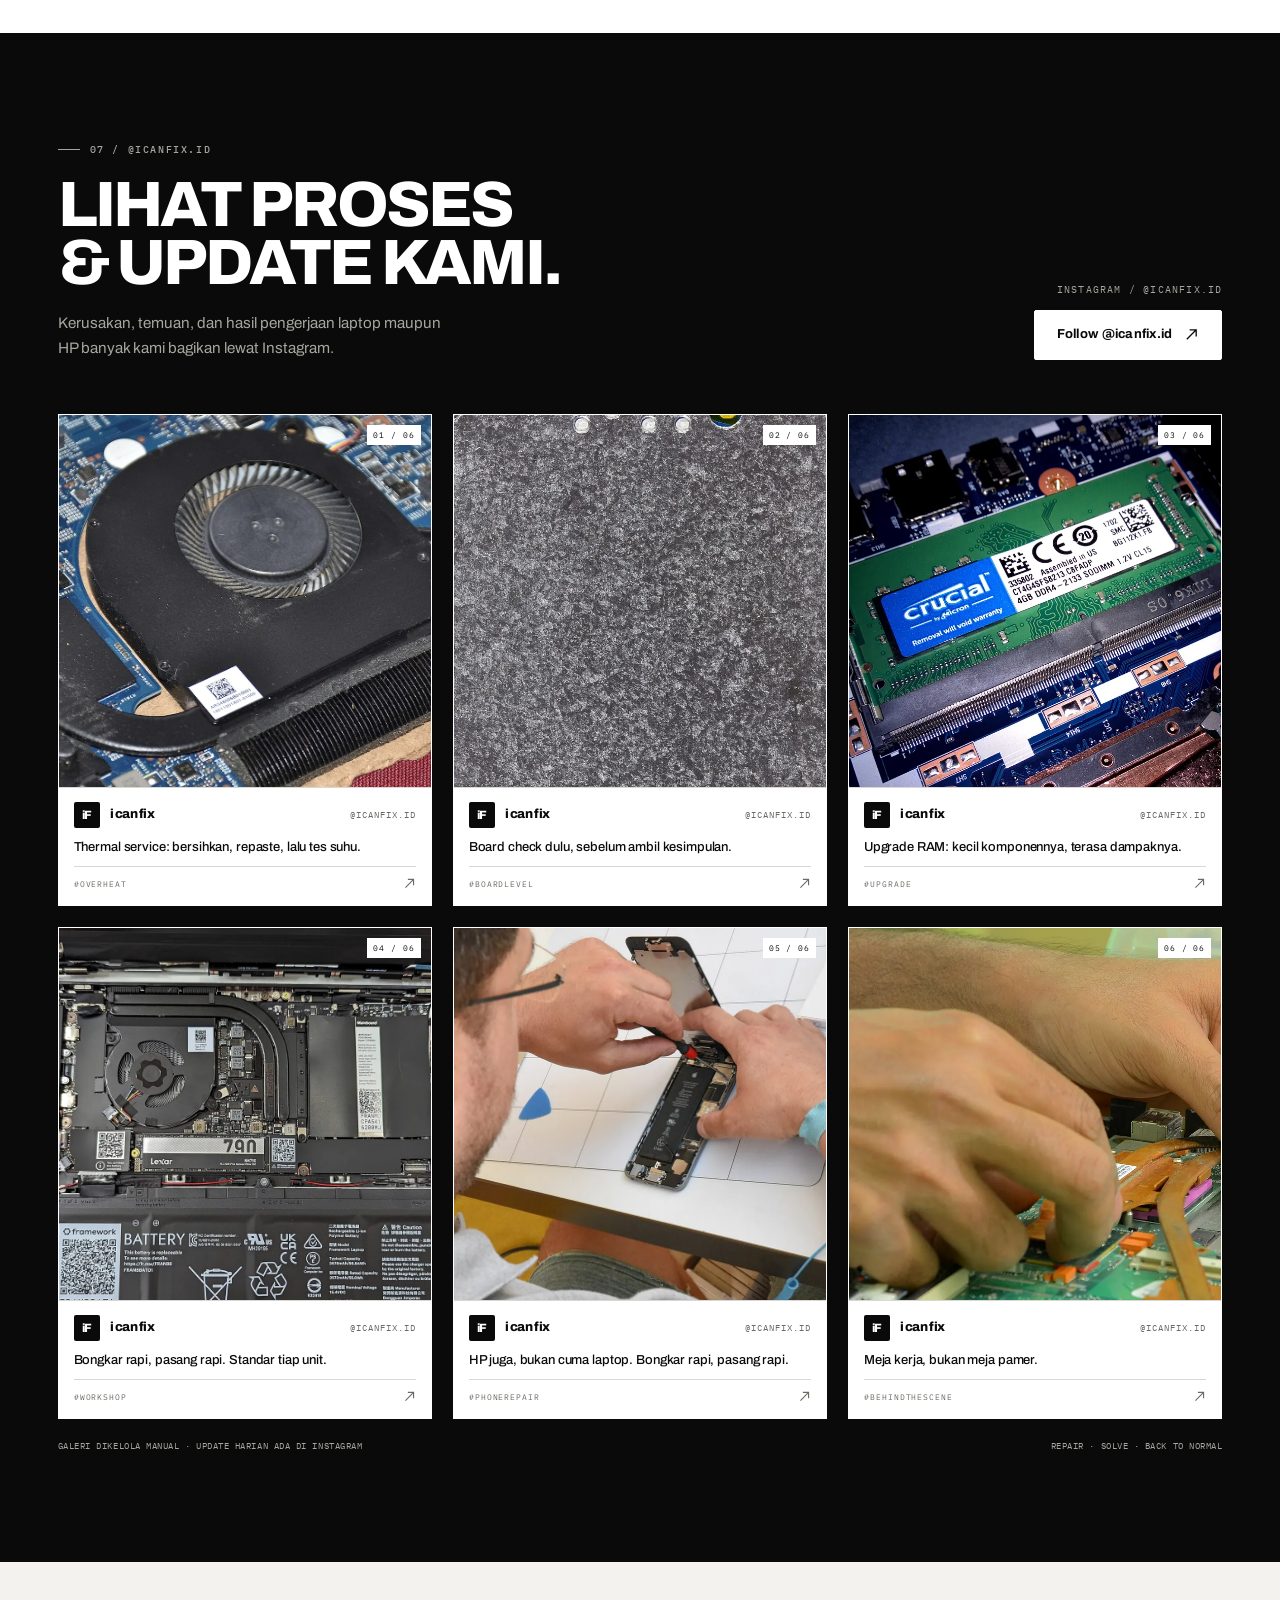
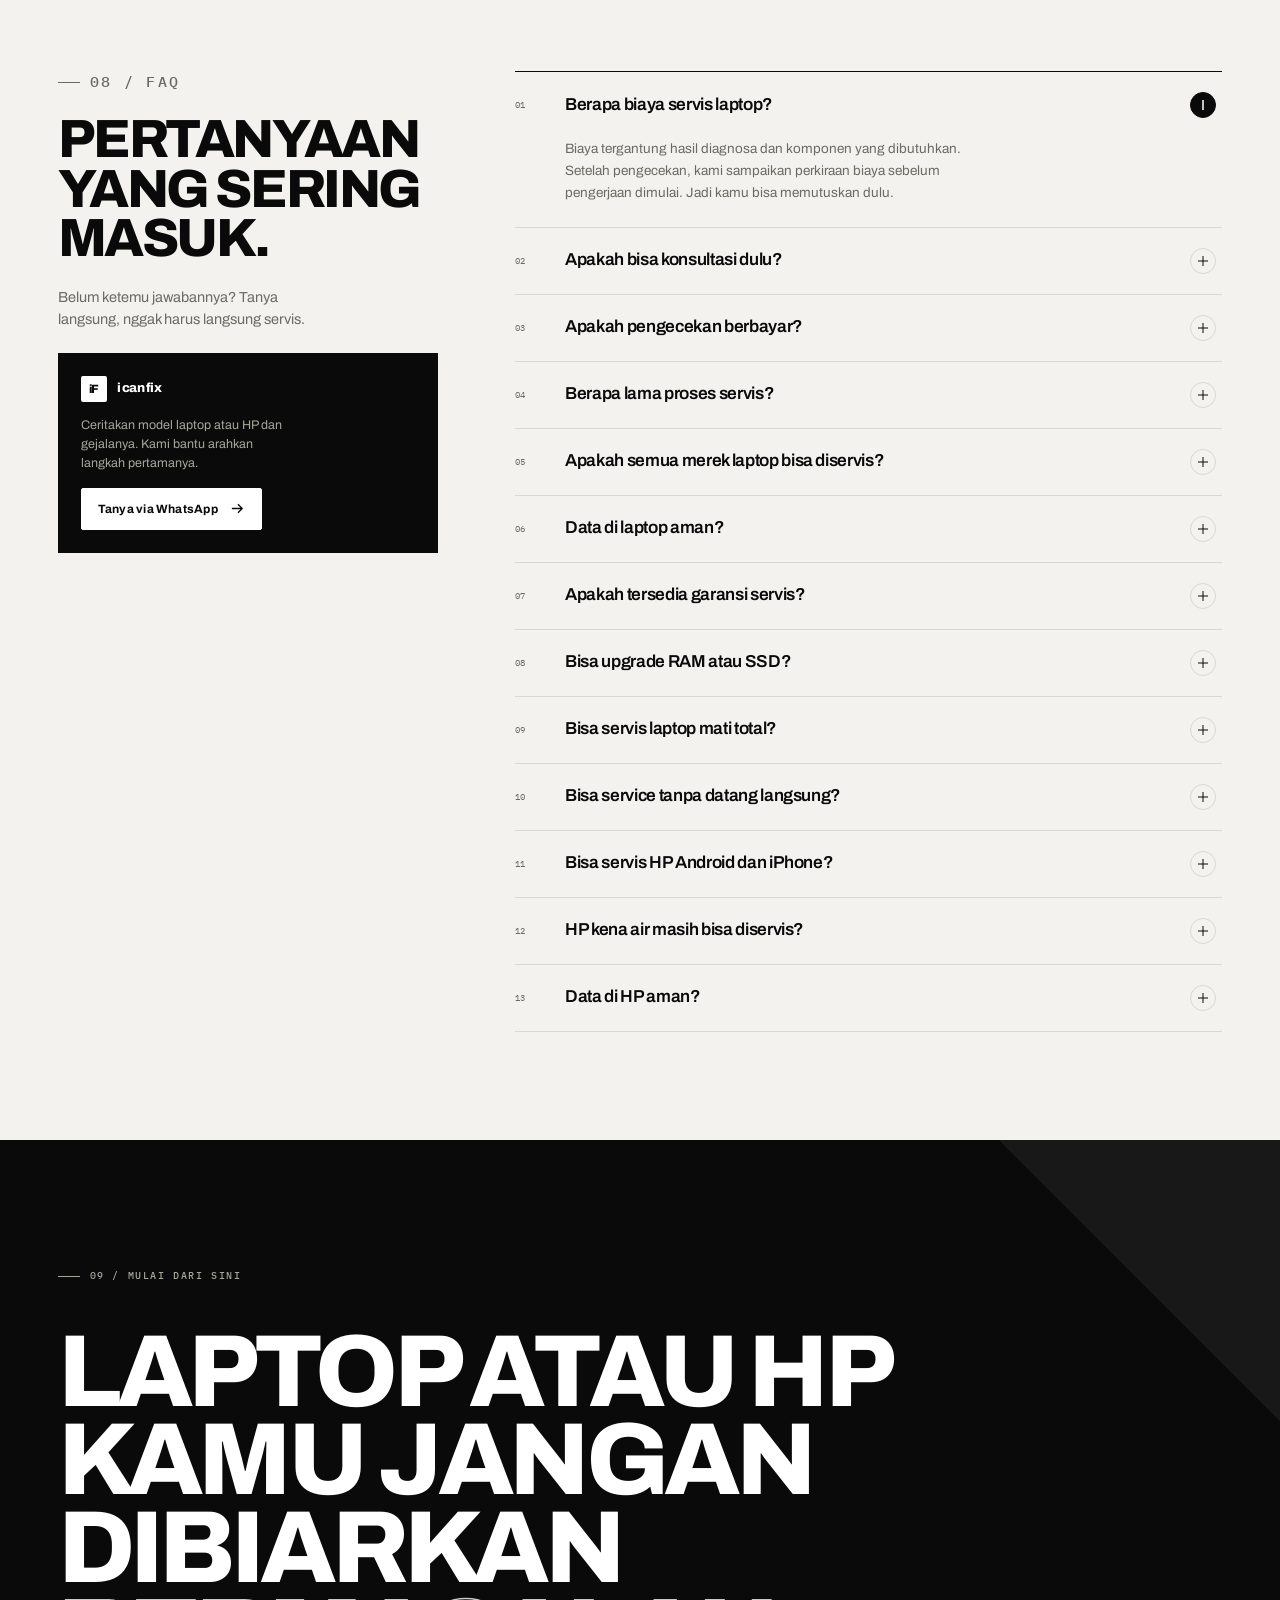
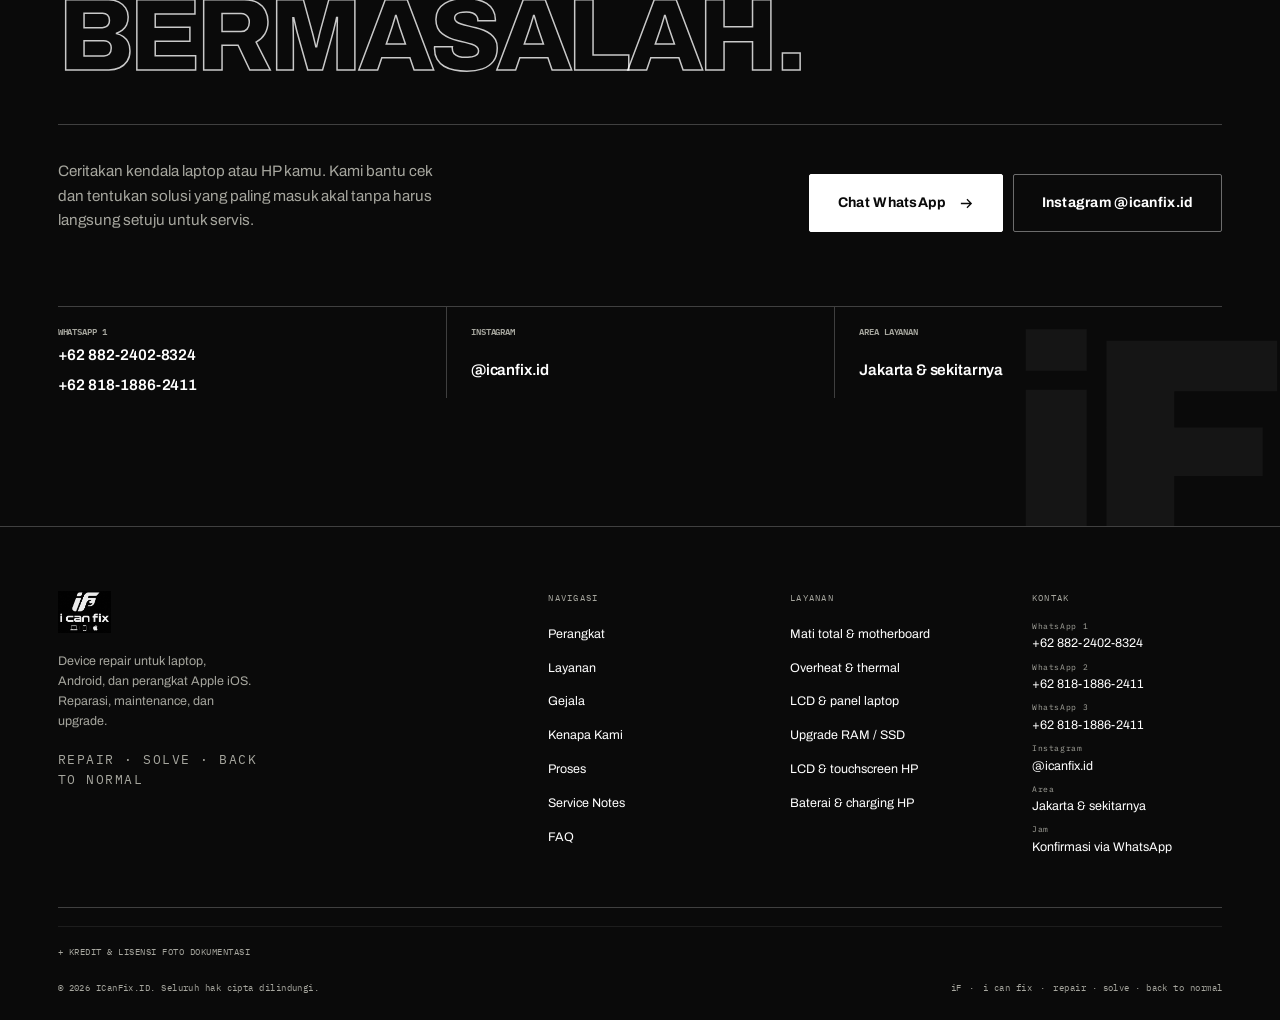
==== commit cefa9a1c: "fix" ====
--- a/index.html
+++ b/index.html
@@ -126,7 +126,7 @@
       </nav>
 
       <div class="nav__actions">
-        <a class="btn btn--sm btn--nav" href="https://wa.me/6281818862411" data-wa-default target="_blank" rel="noopener">
+        <a class="btn btn--sm btn--nav" href="https://wa.me/6288224028324" data-wa-default target="_blank" rel="noopener">
           Chat WhatsApp
           <svg viewBox="0 0 16 16" fill="none" aria-hidden="true"><path d="M2 8h11M8.5 3.5 13 8l-4.5 4.5" stroke="currentColor" stroke-width="1.4"/></svg>
         </a>
@@ -149,7 +149,7 @@
       <a href="#faq"><span>07</span>FAQ</a>
     </nav>
     <div class="menu__actions">
-      <a class="btn" href="https://wa.me/6281818862411" data-wa-default target="_blank" rel="noopener">
+      <a class="btn" href="https://wa.me/6288224028324" data-wa-default target="_blank" rel="noopener">
         Konsultasi via WhatsApp
         <svg viewBox="0 0 16 16" fill="none" aria-hidden="true"><path d="M2 8h11M8.5 3.5 13 8l-4.5 4.5" stroke="currentColor" stroke-width="1.4"/></svg>
       </a>
@@ -190,7 +190,7 @@
             </p>
 
             <div class="hero__actions">
-              <a class="btn btn--lg" href="https://wa.me/6281818862411" data-wa-default target="_blank" rel="noopener">
+              <a class="btn btn--lg" href="https://wa.me/6288224028324" data-wa-default target="_blank" rel="noopener">
                 Konsultasi via WhatsApp
                 <svg viewBox="0 0 16 16" fill="none" aria-hidden="true"><path d="M2 8h11M8.5 3.5 13 8l-4.5 4.5" stroke="currentColor" stroke-width="1.4"/></svg>
               </a>
@@ -396,7 +396,7 @@
                 <span class="svc__arrow" aria-hidden="true"><svg viewBox="0 0 16 16" fill="none"><path d="M3 13 13 3M6 3h7v7" stroke="currentColor" stroke-width="1.3"/></svg></span>
               </div>
             </div>
-            <a class="svc__cta" href="https://wa.me/6281818862411" data-wa="Laptop mati total / motherboard" target="_blank" rel="noopener" aria-label="Konsultasikan laptop mati total via WhatsApp"></a>
+            <a class="svc__cta" href="https://wa.me/6288224028324" data-wa="Laptop mati total / motherboard" target="_blank" rel="noopener" aria-label="Konsultasikan laptop mati total via WhatsApp"></a>
           </article>
 
           <!-- Featured 02 -->
@@ -424,7 +424,7 @@
                 <span class="svc__arrow" aria-hidden="true"><svg viewBox="0 0 16 16" fill="none"><path d="M3 13 13 3M6 3h7v7" stroke="currentColor" stroke-width="1.3"/></svg></span>
               </div>
             </div>
-            <a class="svc__cta" href="https://wa.me/6281818862411" data-wa="Laptop overheat / thermal service" target="_blank" rel="noopener" aria-label="Konsultasikan laptop overheat via WhatsApp"></a>
+            <a class="svc__cta" href="https://wa.me/6288224028324" data-wa="Laptop overheat / thermal service" target="_blank" rel="noopener" aria-label="Konsultasikan laptop overheat via WhatsApp"></a>
           </article>
 
           <!-- Compact 03 -->
@@ -456,7 +456,7 @@
                 <span class="svc__arrow" aria-hidden="true"><svg viewBox="0 0 16 16" fill="none"><path d="M3 13 13 3M6 3h7v7" stroke="currentColor" stroke-width="1.3"/></svg></span>
               </div>
             </div>
-            <a class="svc__cta" href="https://wa.me/6281818862411" data-wa="Ganti LCD / layar laptop" target="_blank" rel="noopener" aria-label="Konsultasikan ganti LCD laptop via WhatsApp"></a>
+            <a class="svc__cta" href="https://wa.me/6288224028324" data-wa="Ganti LCD / layar laptop" target="_blank" rel="noopener" aria-label="Konsultasikan ganti LCD laptop via WhatsApp"></a>
           </article>
 
           <!-- Compact 04 -->
@@ -478,7 +478,7 @@
                 <span class="svc__arrow" aria-hidden="true"><svg viewBox="0 0 16 16" fill="none"><path d="M3 13 13 3M6 3h7v7" stroke="currentColor" stroke-width="1.3"/></svg></span>
               </div>
             </div>
-            <a class="svc__cta" href="https://wa.me/6281818862411" data-wa="Upgrade RAM / SSD" target="_blank" rel="noopener" aria-label="Konsultasikan upgrade RAM atau SSD via WhatsApp"></a>
+            <a class="svc__cta" href="https://wa.me/6288224028324" data-wa="Upgrade RAM / SSD" target="_blank" rel="noopener" aria-label="Konsultasikan upgrade RAM atau SSD via WhatsApp"></a>
           </article>
 
           <!-- Compact 05 -->
@@ -515,7 +515,7 @@
                 <span class="svc__arrow" aria-hidden="true"><svg viewBox="0 0 16 16" fill="none"><path d="M3 13 13 3M6 3h7v7" stroke="currentColor" stroke-width="1.3"/></svg></span>
               </div>
             </div>
-            <a class="svc__cta" href="https://wa.me/6281818862411" data-wa="Ganti keyboard laptop" target="_blank" rel="noopener" aria-label="Konsultasikan ganti keyboard laptop via WhatsApp"></a>
+            <a class="svc__cta" href="https://wa.me/6288224028324" data-wa="Ganti keyboard laptop" target="_blank" rel="noopener" aria-label="Konsultasikan ganti keyboard laptop via WhatsApp"></a>
           </article>
 
           <!-- Compact 06 -->
@@ -537,7 +537,7 @@
                 <span class="svc__arrow" aria-hidden="true"><svg viewBox="0 0 16 16" fill="none"><path d="M3 13 13 3M6 3h7v7" stroke="currentColor" stroke-width="1.3"/></svg></span>
               </div>
             </div>
-            <a class="svc__cta" href="https://wa.me/6281818862411" data-wa="Instalasi ulang / software laptop" target="_blank" rel="noopener" aria-label="Konsultasikan instalasi software laptop via WhatsApp"></a>
+            <a class="svc__cta" href="https://wa.me/6288224028324" data-wa="Instalasi ulang / software laptop" target="_blank" rel="noopener" aria-label="Konsultasikan instalasi software laptop via WhatsApp"></a>
           </article>
         </div>
         </div><!-- /svc-panel laptop -->
@@ -569,7 +569,7 @@
                 <span class="svc__arrow" aria-hidden="true"><svg viewBox="0 0 16 16" fill="none"><path d="M3 13 13 3M6 3h7v7" stroke="currentColor" stroke-width="1.3"/></svg></span>
               </div>
             </div>
-            <a class="svc__cta" href="https://wa.me/6281818862411" data-wa="HP mati total / board-level" target="_blank" rel="noopener" aria-label="Konsultasikan HP mati total via WhatsApp"></a>
+            <a class="svc__cta" href="https://wa.me/6288224028324" data-wa="HP mati total / board-level" target="_blank" rel="noopener" aria-label="Konsultasikan HP mati total via WhatsApp"></a>
           </article>
 
           <!-- Phone featured 02 -->
@@ -597,7 +597,7 @@
                 <span class="svc__arrow" aria-hidden="true"><svg viewBox="0 0 16 16" fill="none"><path d="M3 13 13 3M6 3h7v7" stroke="currentColor" stroke-width="1.3"/></svg></span>
               </div>
             </div>
-            <a class="svc__cta" href="https://wa.me/6281818862411" data-wa="Ganti LCD / touchscreen HP" target="_blank" rel="noopener" aria-label="Konsultasikan ganti LCD HP via WhatsApp"></a>
+            <a class="svc__cta" href="https://wa.me/6288224028324" data-wa="Ganti LCD / touchscreen HP" target="_blank" rel="noopener" aria-label="Konsultasikan ganti LCD HP via WhatsApp"></a>
           </article>
 
           <!-- Phone compact 03 -->
@@ -619,7 +619,7 @@
                 <span class="svc__arrow" aria-hidden="true"><svg viewBox="0 0 16 16" fill="none"><path d="M3 13 13 3M6 3h7v7" stroke="currentColor" stroke-width="1.3"/></svg></span>
               </div>
             </div>
-            <a class="svc__cta" href="https://wa.me/6281818862411" data-wa="Baterai / charging HP" target="_blank" rel="noopener" aria-label="Konsultasikan baterai atau charging HP via WhatsApp"></a>
+            <a class="svc__cta" href="https://wa.me/6288224028324" data-wa="Baterai / charging HP" target="_blank" rel="noopener" aria-label="Konsultasikan baterai atau charging HP via WhatsApp"></a>
           </article>
 
           <!-- Phone compact 04 -->
@@ -653,7 +653,7 @@
                 <span class="svc__arrow" aria-hidden="true"><svg viewBox="0 0 16 16" fill="none"><path d="M3 13 13 3M6 3h7v7" stroke="currentColor" stroke-width="1.3"/></svg></span>
               </div>
             </div>
-            <a class="svc__cta" href="https://wa.me/6281818862411" data-wa="Software / bootloop HP" target="_blank" rel="noopener" aria-label="Konsultasikan software atau bootloop HP via WhatsApp"></a>
+            <a class="svc__cta" href="https://wa.me/6288224028324" data-wa="Software / bootloop HP" target="_blank" rel="noopener" aria-label="Konsultasikan software atau bootloop HP via WhatsApp"></a>
           </article>
 
           <!-- Phone compact 05 -->
@@ -675,7 +675,7 @@
                 <span class="svc__arrow" aria-hidden="true"><svg viewBox="0 0 16 16" fill="none"><path d="M3 13 13 3M6 3h7v7" stroke="currentColor" stroke-width="1.3"/></svg></span>
               </div>
             </div>
-            <a class="svc__cta" href="https://wa.me/6281818862411" data-wa="Kamera / speaker / tombol HP" target="_blank" rel="noopener" aria-label="Konsultasikan komponen HP via WhatsApp"></a>
+            <a class="svc__cta" href="https://wa.me/6288224028324" data-wa="Kamera / speaker / tombol HP" target="_blank" rel="noopener" aria-label="Konsultasikan komponen HP via WhatsApp"></a>
           </article>
 
           <!-- Phone compact 06 -->
@@ -697,14 +697,14 @@
                 <span class="svc__arrow" aria-hidden="true"><svg viewBox="0 0 16 16" fill="none"><path d="M3 13 13 3M6 3h7v7" stroke="currentColor" stroke-width="1.3"/></svg></span>
               </div>
             </div>
-            <a class="svc__cta" href="https://wa.me/6281818862411" data-wa="HP terkena air / water damage" target="_blank" rel="noopener" aria-label="Konsultasikan HP terkena air via WhatsApp"></a>
+            <a class="svc__cta" href="https://wa.me/6288224028324" data-wa="HP terkena air / water damage" target="_blank" rel="noopener" aria-label="Konsultasikan HP terkena air via WhatsApp"></a>
           </article>
         </div>
         </div><!-- /svc-panel phone -->
 
         <div class="svc__more" data-reveal>
           <p><strong>Juga menangani:</strong> laptop lemot, baterai, engsel, port charging, dan perawatan rutin termasuk HP Android dan iPhone.</p>
-          <a class="link-arrow" href="https://wa.me/6281818862411" data-wa="Layanan laptop / HP lainnya" target="_blank" rel="noopener">
+          <a class="link-arrow" href="https://wa.me/6288224028324" data-wa="Layanan laptop / HP lainnya" target="_blank" rel="noopener">
             Tanya layanan lain
             <svg width="12" height="12" viewBox="0 0 16 16" fill="none" aria-hidden="true"><path d="M3 13 13 3M6 3h7v7" stroke="currentColor" stroke-width="1.4"/></svg>
           </a>
@@ -731,7 +731,7 @@
             </div>
             <p class="symptoms__note">Pilih salah satu — pesan WhatsApp otomatis terisi dengan gejalamu.</p>
             <div class="symptoms__cta">
-              <a class="btn" href="https://wa.me/6281818862411" data-wa-default target="_blank" rel="noopener">
+              <a class="btn" href="https://wa.me/6288224028324" data-wa-default target="_blank" rel="noopener">
                 Konsultasikan masalah saya
                 <svg viewBox="0 0 16 16" fill="none" aria-hidden="true"><path d="M2 8h11M8.5 3.5 13 8l-4.5 4.5" stroke="currentColor" stroke-width="1.4"/></svg>
               </a>
@@ -740,51 +740,51 @@
 
           <div class="symptom-panel" id="symptom-panel-laptop" role="tabpanel" aria-labelledby="symptom-tab-laptop" data-device-panel="laptop">
           <div class="symptom-grid" data-reveal>
-            <a class="symptom" data-wa-type="symptom" href="https://wa.me/6281818862411" data-wa="Tidak bisa nyala" target="_blank" rel="noopener">
+            <a class="symptom" data-wa-type="symptom" href="https://wa.me/6288224028324" data-wa="Tidak bisa nyala" target="_blank" rel="noopener">
               <span class="symptom__num">01</span><span class="symptom__name">Tidak bisa nyala</span>
               <svg class="symptom__arrow" viewBox="0 0 16 16" fill="none" aria-hidden="true"><path d="M2 8h11M8.5 3.5 13 8l-4.5 4.5" stroke="currentColor" stroke-width="1.3"/></svg>
             </a>
-            <a class="symptom" data-wa-type="symptom" href="https://wa.me/6281818862411" data-wa="Mati sendiri" target="_blank" rel="noopener">
+            <a class="symptom" data-wa-type="symptom" href="https://wa.me/6288224028324" data-wa="Mati sendiri" target="_blank" rel="noopener">
               <span class="symptom__num">02</span><span class="symptom__name">Mati sendiri</span>
               <svg class="symptom__arrow" viewBox="0 0 16 16" fill="none" aria-hidden="true"><path d="M2 8h11M8.5 3.5 13 8l-4.5 4.5" stroke="currentColor" stroke-width="1.3"/></svg>
             </a>
-            <a class="symptom" data-wa-type="symptom" href="https://wa.me/6281818862411" data-wa="Lemot / lambat" target="_blank" rel="noopener">
+            <a class="symptom" data-wa-type="symptom" href="https://wa.me/6288224028324" data-wa="Lemot / lambat" target="_blank" rel="noopener">
               <span class="symptom__num">03</span><span class="symptom__name">Lemot</span>
               <svg class="symptom__arrow" viewBox="0 0 16 16" fill="none" aria-hidden="true"><path d="M2 8h11M8.5 3.5 13 8l-4.5 4.5" stroke="currentColor" stroke-width="1.3"/></svg>
             </a>
-            <a class="symptom" data-wa-type="symptom" href="https://wa.me/6281818862411" data-wa="Cepat panas" target="_blank" rel="noopener">
+            <a class="symptom" data-wa-type="symptom" href="https://wa.me/6288224028324" data-wa="Cepat panas" target="_blank" rel="noopener">
               <span class="symptom__num">04</span><span class="symptom__name">Cepat panas</span>
               <svg class="symptom__arrow" viewBox="0 0 16 16" fill="none" aria-hidden="true"><path d="M2 8h11M8.5 3.5 13 8l-4.5 4.5" stroke="currentColor" stroke-width="1.3"/></svg>
             </a>
-            <a class="symptom" data-wa-type="symptom" href="https://wa.me/6281818862411" data-wa="Layar blank" target="_blank" rel="noopener">
+            <a class="symptom" data-wa-type="symptom" href="https://wa.me/6288224028324" data-wa="Layar blank" target="_blank" rel="noopener">
               <span class="symptom__num">05</span><span class="symptom__name">Layar blank</span>
               <svg class="symptom__arrow" viewBox="0 0 16 16" fill="none" aria-hidden="true"><path d="M2 8h11M8.5 3.5 13 8l-4.5 4.5" stroke="currentColor" stroke-width="1.3"/></svg>
             </a>
-            <a class="symptom" data-wa-type="symptom" href="https://wa.me/6281818862411" data-wa="Layar bergaris" target="_blank" rel="noopener">
+            <a class="symptom" data-wa-type="symptom" href="https://wa.me/6288224028324" data-wa="Layar bergaris" target="_blank" rel="noopener">
               <span class="symptom__num">06</span><span class="symptom__name">Layar bergaris</span>
               <svg class="symptom__arrow" viewBox="0 0 16 16" fill="none" aria-hidden="true"><path d="M2 8h11M8.5 3.5 13 8l-4.5 4.5" stroke="currentColor" stroke-width="1.3"/></svg>
             </a>
-            <a class="symptom" data-wa-type="symptom" href="https://wa.me/6281818862411" data-wa="Tidak bisa charging" target="_blank" rel="noopener">
+            <a class="symptom" data-wa-type="symptom" href="https://wa.me/6288224028324" data-wa="Tidak bisa charging" target="_blank" rel="noopener">
               <span class="symptom__num">07</span><span class="symptom__name">Tidak bisa charging</span>
               <svg class="symptom__arrow" viewBox="0 0 16 16" fill="none" aria-hidden="true"><path d="M2 8h11M8.5 3.5 13 8l-4.5 4.5" stroke="currentColor" stroke-width="1.3"/></svg>
             </a>
-            <a class="symptom" data-wa-type="symptom" href="https://wa.me/6281818862411" data-wa="Keyboard error" target="_blank" rel="noopener">
+            <a class="symptom" data-wa-type="symptom" href="https://wa.me/6288224028324" data-wa="Keyboard error" target="_blank" rel="noopener">
               <span class="symptom__num">08</span><span class="symptom__name">Keyboard error</span>
               <svg class="symptom__arrow" viewBox="0 0 16 16" fill="none" aria-hidden="true"><path d="M2 8h11M8.5 3.5 13 8l-4.5 4.5" stroke="currentColor" stroke-width="1.3"/></svg>
             </a>
-            <a class="symptom" data-wa-type="symptom" href="https://wa.me/6281818862411" data-wa="Blue screen" target="_blank" rel="noopener">
+            <a class="symptom" data-wa-type="symptom" href="https://wa.me/6288224028324" data-wa="Blue screen" target="_blank" rel="noopener">
               <span class="symptom__num">09</span><span class="symptom__name">Blue screen</span>
               <svg class="symptom__arrow" viewBox="0 0 16 16" fill="none" aria-hidden="true"><path d="M2 8h11M8.5 3.5 13 8l-4.5 4.5" stroke="currentColor" stroke-width="1.3"/></svg>
             </a>
-            <a class="symptom" data-wa-type="symptom" href="https://wa.me/6281818862411" data-wa="Tidak masuk Windows" target="_blank" rel="noopener">
+            <a class="symptom" data-wa-type="symptom" href="https://wa.me/6288224028324" data-wa="Tidak masuk Windows" target="_blank" rel="noopener">
               <span class="symptom__num">10</span><span class="symptom__name">Tidak masuk Windows</span>
               <svg class="symptom__arrow" viewBox="0 0 16 16" fill="none" aria-hidden="true"><path d="M2 8h11M8.5 3.5 13 8l-4.5 4.5" stroke="currentColor" stroke-width="1.3"/></svg>
             </a>
-            <a class="symptom" data-wa-type="symptom" href="https://wa.me/6281818862411" data-wa="Baterai bermasalah" target="_blank" rel="noopener">
+            <a class="symptom" data-wa-type="symptom" href="https://wa.me/6288224028324" data-wa="Baterai bermasalah" target="_blank" rel="noopener">
               <span class="symptom__num">11</span><span class="symptom__name">Baterai bermasalah</span>
               <svg class="symptom__arrow" viewBox="0 0 16 16" fill="none" aria-hidden="true"><path d="M2 8h11M8.5 3.5 13 8l-4.5 4.5" stroke="currentColor" stroke-width="1.3"/></svg>
             </a>
-            <a class="symptom" data-wa-type="symptom" href="https://wa.me/6281818862411" data-wa="Fan berisik" target="_blank" rel="noopener">
+            <a class="symptom" data-wa-type="symptom" href="https://wa.me/6288224028324" data-wa="Fan berisik" target="_blank" rel="noopener">
               <span class="symptom__num">12</span><span class="symptom__name">Fan berisik</span>
               <svg class="symptom__arrow" viewBox="0 0 16 16" fill="none" aria-hidden="true"><path d="M2 8h11M8.5 3.5 13 8l-4.5 4.5" stroke="currentColor" stroke-width="1.3"/></svg>
             </a>
@@ -793,51 +793,51 @@
 
           <div class="symptom-panel" id="symptom-panel-phone" role="tabpanel" aria-labelledby="symptom-tab-phone" data-device-panel="phone" hidden>
           <div class="symptom-grid" data-reveal>
-            <a class="symptom" data-wa-type="symptom" href="https://wa.me/6281818862411" data-wa="HP mati total" target="_blank" rel="noopener">
+            <a class="symptom" data-wa-type="symptom" href="https://wa.me/6288224028324" data-wa="HP mati total" target="_blank" rel="noopener">
               <span class="symptom__num">01</span><span class="symptom__name">Mati total</span>
               <svg class="symptom__arrow" viewBox="0 0 16 16" fill="none" aria-hidden="true"><path d="M2 8h11M8.5 3.5 13 8l-4.5 4.5" stroke="currentColor" stroke-width="1.3"/></svg>
             </a>
-            <a class="symptom" data-wa-type="symptom" href="https://wa.me/6281818862411" data-wa="Layar HP pecah" target="_blank" rel="noopener">
+            <a class="symptom" data-wa-type="symptom" href="https://wa.me/6288224028324" data-wa="Layar HP pecah" target="_blank" rel="noopener">
               <span class="symptom__num">02</span><span class="symptom__name">Layar pecah</span>
               <svg class="symptom__arrow" viewBox="0 0 16 16" fill="none" aria-hidden="true"><path d="M2 8h11M8.5 3.5 13 8l-4.5 4.5" stroke="currentColor" stroke-width="1.3"/></svg>
             </a>
-            <a class="symptom" data-wa-type="symptom" href="https://wa.me/6281818862411" data-wa="Touchscreen HP tidak responsif" target="_blank" rel="noopener">
+            <a class="symptom" data-wa-type="symptom" href="https://wa.me/6288224028324" data-wa="Touchscreen HP tidak responsif" target="_blank" rel="noopener">
               <span class="symptom__num">03</span><span class="symptom__name">Touchscreen tidak responsif</span>
               <svg class="symptom__arrow" viewBox="0 0 16 16" fill="none" aria-hidden="true"><path d="M2 8h11M8.5 3.5 13 8l-4.5 4.5" stroke="currentColor" stroke-width="1.3"/></svg>
             </a>
-            <a class="symptom" data-wa-type="symptom" href="https://wa.me/6281818862411" data-wa="HP tidak charging" target="_blank" rel="noopener">
+            <a class="symptom" data-wa-type="symptom" href="https://wa.me/6288224028324" data-wa="HP tidak charging" target="_blank" rel="noopener">
               <span class="symptom__num">04</span><span class="symptom__name">Tidak charging</span>
               <svg class="symptom__arrow" viewBox="0 0 16 16" fill="none" aria-hidden="true"><path d="M2 8h11M8.5 3.5 13 8l-4.5 4.5" stroke="currentColor" stroke-width="1.3"/></svg>
             </a>
-            <a class="symptom" data-wa-type="symptom" href="https://wa.me/6281818862411" data-wa="Baterai HP cepat habis" target="_blank" rel="noopener">
+            <a class="symptom" data-wa-type="symptom" href="https://wa.me/6288224028324" data-wa="Baterai HP cepat habis" target="_blank" rel="noopener">
               <span class="symptom__num">05</span><span class="symptom__name">Baterai cepat habis</span>
               <svg class="symptom__arrow" viewBox="0 0 16 16" fill="none" aria-hidden="true"><path d="M2 8h11M8.5 3.5 13 8l-4.5 4.5" stroke="currentColor" stroke-width="1.3"/></svg>
             </a>
-            <a class="symptom" data-wa-type="symptom" href="https://wa.me/6281818862411" data-wa="HP bootloop" target="_blank" rel="noopener">
+            <a class="symptom" data-wa-type="symptom" href="https://wa.me/6288224028324" data-wa="HP bootloop" target="_blank" rel="noopener">
               <span class="symptom__num">06</span><span class="symptom__name">Bootloop</span>
               <svg class="symptom__arrow" viewBox="0 0 16 16" fill="none" aria-hidden="true"><path d="M2 8h11M8.5 3.5 13 8l-4.5 4.5" stroke="currentColor" stroke-width="1.3"/></svg>
             </a>
-            <a class="symptom" data-wa-type="symptom" href="https://wa.me/6281818862411" data-wa="Kamera HP bermasalah" target="_blank" rel="noopener">
+            <a class="symptom" data-wa-type="symptom" href="https://wa.me/6288224028324" data-wa="Kamera HP bermasalah" target="_blank" rel="noopener">
               <span class="symptom__num">07</span><span class="symptom__name">Kamera bermasalah</span>
               <svg class="symptom__arrow" viewBox="0 0 16 16" fill="none" aria-hidden="true"><path d="M2 8h11M8.5 3.5 13 8l-4.5 4.5" stroke="currentColor" stroke-width="1.3"/></svg>
             </a>
-            <a class="symptom" data-wa-type="symptom" href="https://wa.me/6281818862411" data-wa="Speaker HP bermasalah" target="_blank" rel="noopener">
+            <a class="symptom" data-wa-type="symptom" href="https://wa.me/6288224028324" data-wa="Speaker HP bermasalah" target="_blank" rel="noopener">
               <span class="symptom__num">08</span><span class="symptom__name">Speaker / mikrofon</span>
               <svg class="symptom__arrow" viewBox="0 0 16 16" fill="none" aria-hidden="true"><path d="M2 8h11M8.5 3.5 13 8l-4.5 4.5" stroke="currentColor" stroke-width="1.3"/></svg>
             </a>
-            <a class="symptom" data-wa-type="symptom" href="https://wa.me/6281818862411" data-wa="Tombol power HP rusak" target="_blank" rel="noopener">
+            <a class="symptom" data-wa-type="symptom" href="https://wa.me/6288224028324" data-wa="Tombol power HP rusak" target="_blank" rel="noopener">
               <span class="symptom__num">09</span><span class="symptom__name">Tombol power rusak</span>
               <svg class="symptom__arrow" viewBox="0 0 16 16" fill="none" aria-hidden="true"><path d="M2 8h11M8.5 3.5 13 8l-4.5 4.5" stroke="currentColor" stroke-width="1.3"/></svg>
             </a>
-            <a class="symptom" data-wa-type="symptom" href="https://wa.me/6281818862411" data-wa="HP panas" target="_blank" rel="noopener">
+            <a class="symptom" data-wa-type="symptom" href="https://wa.me/6288224028324" data-wa="HP panas" target="_blank" rel="noopener">
               <span class="symptom__num">10</span><span class="symptom__name">HP panas</span>
               <svg class="symptom__arrow" viewBox="0 0 16 16" fill="none" aria-hidden="true"><path d="M2 8h11M8.5 3.5 13 8l-4.5 4.5" stroke="currentColor" stroke-width="1.3"/></svg>
             </a>
-            <a class="symptom" data-wa-type="symptom" href="https://wa.me/6281818862411" data-wa="HP terkena air" target="_blank" rel="noopener">
+            <a class="symptom" data-wa-type="symptom" href="https://wa.me/6288224028324" data-wa="HP terkena air" target="_blank" rel="noopener">
               <span class="symptom__num">11</span><span class="symptom__name">Terkena air</span>
               <svg class="symptom__arrow" viewBox="0 0 16 16" fill="none" aria-hidden="true"><path d="M2 8h11M8.5 3.5 13 8l-4.5 4.5" stroke="currentColor" stroke-width="1.3"/></svg>
             </a>
-            <a class="symptom" data-wa-type="symptom" href="https://wa.me/6281818862411" data-wa="HP lemot / lag" target="_blank" rel="noopener">
+            <a class="symptom" data-wa-type="symptom" href="https://wa.me/6288224028324" data-wa="HP lemot / lag" target="_blank" rel="noopener">
               <span class="symptom__num">12</span><span class="symptom__name">Lemot / lag</span>
               <svg class="symptom__arrow" viewBox="0 0 16 16" fill="none" aria-hidden="true"><path d="M2 8h11M8.5 3.5 13 8l-4.5 4.5" stroke="currentColor" stroke-width="1.3"/></svg>
             </a>
@@ -1084,7 +1084,7 @@
             <p>Tujuh langkah untuk laptop maupun HP. Tidak ada pekerjaan yang jalan sebelum kamu setuju.</p>
             <div class="process__cta">
               <span class="mono">Mulai dari cerita masalahnya</span>
-              <a class="link-arrow" href="https://wa.me/6281818862411" data-wa-default target="_blank" rel="noopener">
+              <a class="link-arrow" href="https://wa.me/6288224028324" data-wa-default target="_blank" rel="noopener">
                 Konsultasi via WhatsApp
                 <svg width="12" height="12" viewBox="0 0 16 16" fill="none" aria-hidden="true"><path d="M3 13 13 3M6 3h7v7" stroke="currentColor" stroke-width="1.4"/></svg>
               </a>
@@ -1310,7 +1310,7 @@
                 <span class="brand__word">i can fix</span>
               </span>
               <p>Ceritakan model laptop atau HP dan gejalanya. Kami bantu arahkan langkah pertamanya.</p>
-              <a class="btn btn--sm" href="https://wa.me/6281818862411" data-wa-default target="_blank" rel="noopener">
+              <a class="btn btn--sm" href="https://wa.me/6288224028324" data-wa-default target="_blank" rel="noopener">
                 Tanya via WhatsApp
                 <svg viewBox="0 0 16 16" fill="none" aria-hidden="true"><path d="M2 8h11M8.5 3.5 13 8l-4.5 4.5" stroke="currentColor" stroke-width="1.4"/></svg>
               </a>
@@ -1493,7 +1493,7 @@
               tanpa harus langsung setuju untuk servis.
             </p>
             <div class="cta__actions">
-              <a class="btn btn--inv btn--lg" href="https://wa.me/6281818862411" data-wa-default target="_blank" rel="noopener">
+              <a class="btn btn--inv btn--lg" href="https://wa.me/6288224028324" data-wa-default target="_blank" rel="noopener">
                 Chat WhatsApp
                 <svg viewBox="0 0 16 16" fill="none" aria-hidden="true"><path d="M2 8h11M8.5 3.5 13 8l-4.5 4.5" stroke="currentColor" stroke-width="1.4"/></svg>
               </a>
@@ -1551,21 +1551,21 @@
         <div class="footer__links">
           <h3>Layanan</h3>
           <ul>
-            <li><a href="https://wa.me/6281818862411" data-wa="Laptop mati total / motherboard" target="_blank" rel="noopener">Mati total &amp; motherboard</a></li>
-            <li><a href="https://wa.me/6281818862411" data-wa="Overheat / thermal service" target="_blank" rel="noopener">Overheat &amp; thermal</a></li>
-            <li><a href="https://wa.me/6281818862411" data-wa="Ganti LCD / layar laptop" target="_blank" rel="noopener">LCD &amp; panel laptop</a></li>
-            <li><a href="https://wa.me/6281818862411" data-wa="Upgrade RAM / SSD" target="_blank" rel="noopener">Upgrade RAM / SSD</a></li>
-            <li><a href="https://wa.me/6281818862411" data-wa="Ganti LCD / touchscreen HP" target="_blank" rel="noopener">LCD &amp; touchscreen HP</a></li>
-            <li><a href="https://wa.me/6281818862411" data-wa="Baterai / charging HP" target="_blank" rel="noopener">Baterai &amp; charging HP</a></li>
+            <li><a href="https://wa.me/6288224028324" data-wa="Laptop mati total / motherboard" target="_blank" rel="noopener">Mati total &amp; motherboard</a></li>
+            <li><a href="https://wa.me/6288224028324" data-wa="Overheat / thermal service" target="_blank" rel="noopener">Overheat &amp; thermal</a></li>
+            <li><a href="https://wa.me/6288224028324" data-wa="Ganti LCD / layar laptop" target="_blank" rel="noopener">LCD &amp; panel laptop</a></li>
+            <li><a href="https://wa.me/6288224028324" data-wa="Upgrade RAM / SSD" target="_blank" rel="noopener">Upgrade RAM / SSD</a></li>
+            <li><a href="https://wa.me/6288224028324" data-wa="Ganti LCD / touchscreen HP" target="_blank" rel="noopener">LCD &amp; touchscreen HP</a></li>
+            <li><a href="https://wa.me/6288224028324" data-wa="Baterai / charging HP" target="_blank" rel="noopener">Baterai &amp; charging HP</a></li>
           </ul>
         </div>
 
         <div class="footer__contact">
           <h3>Kontak</h3>
           <ul>
-            <li><span>WhatsApp 1</span><a href="https://wa.me/6281818862411" data-wa-default target="_blank" rel="noopener" data-site="whatsappDisplay">+62 818-1886-2411</a></li>
-            <li><span>WhatsApp 2</span><a href="https://wa.me/6288224028324" data-wa-alt target="_blank" rel="noopener" data-site="whatsappAltDisplay">+62 882-2402-8324</a></li>
-            <li><span>WhatsApp 3</span><a href="https://wa.me/62885155097702" data-wa-alt target="_blank" rel="noopener" data-site="whatsappAltDisplay">+62 851-5509-7702</a></li>
+            <li><span>WhatsApp 1</span><a href="https://wa.me/6281818862411" data-wa-default target="_blank" rel="noopener" data-site="whatsappDisplay">+62 818-1886-2411 (Rafi)</a></li>
+            <li><span>WhatsApp 2</span><a href="https://wa.me/6288224028324" data-wa-alt target="_blank" rel="noopener" data-site="whatsappAltDisplay">+62 882-2402-8324 (Nauval)</a></li>
+            <li><span>WhatsApp 3</span><a href="https://wa.me/62885155097702" data-wa-alt target="_blank" rel="noopener" data-site="whatsappAltDisplay">+62 851-5509-7702(Javier)</a></li>
             <li><span>Instagram</span><a href="https://www.instagram.com/icanfix.id/" target="_blank" rel="noopener" data-ig data-site="instagramHandle">@icanfix.id</a></li>
             <li><span>Area</span><em data-site="area">Jakarta &amp; sekitarnya</em></li>
             <li><span>Jam</span><em data-site="hours">Konfirmasi via WhatsApp</em></li>
@@ -1602,7 +1602,7 @@
 
   <!-- Mobile sticky conversion bar -->
   <div class="dock" aria-label="Aksi cepat">
-    <a class="btn btn--inv" href="https://wa.me/6281818862411" data-wa-default target="_blank" rel="noopener">
+    <a class="btn btn--inv" href="https://wa.me/6288224028324" data-wa-default target="_blank" rel="noopener">
       Chat WhatsApp
       <svg viewBox="0 0 16 16" fill="none" aria-hidden="true"><path d="M2 8h11M8.5 3.5 13 8l-4.5 4.5" stroke="currentColor" stroke-width="1.4"/></svg>
     </a>
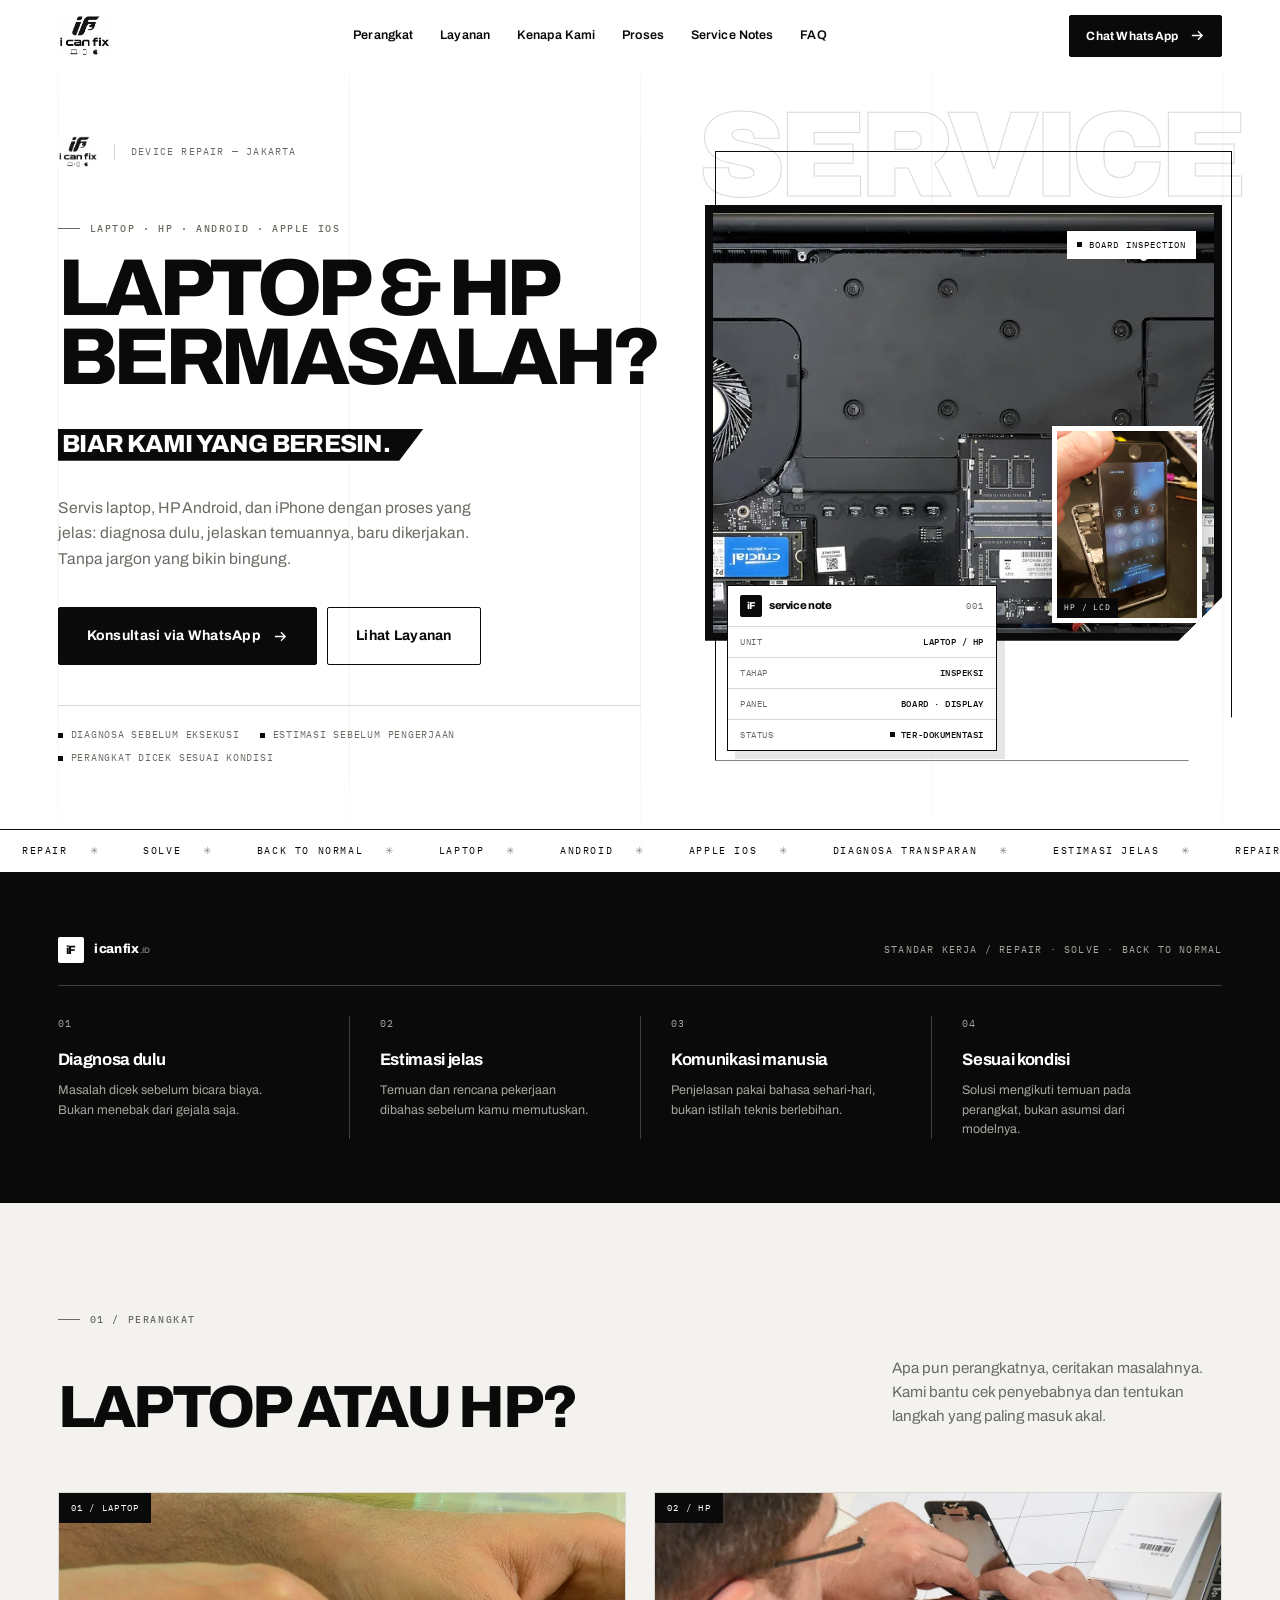
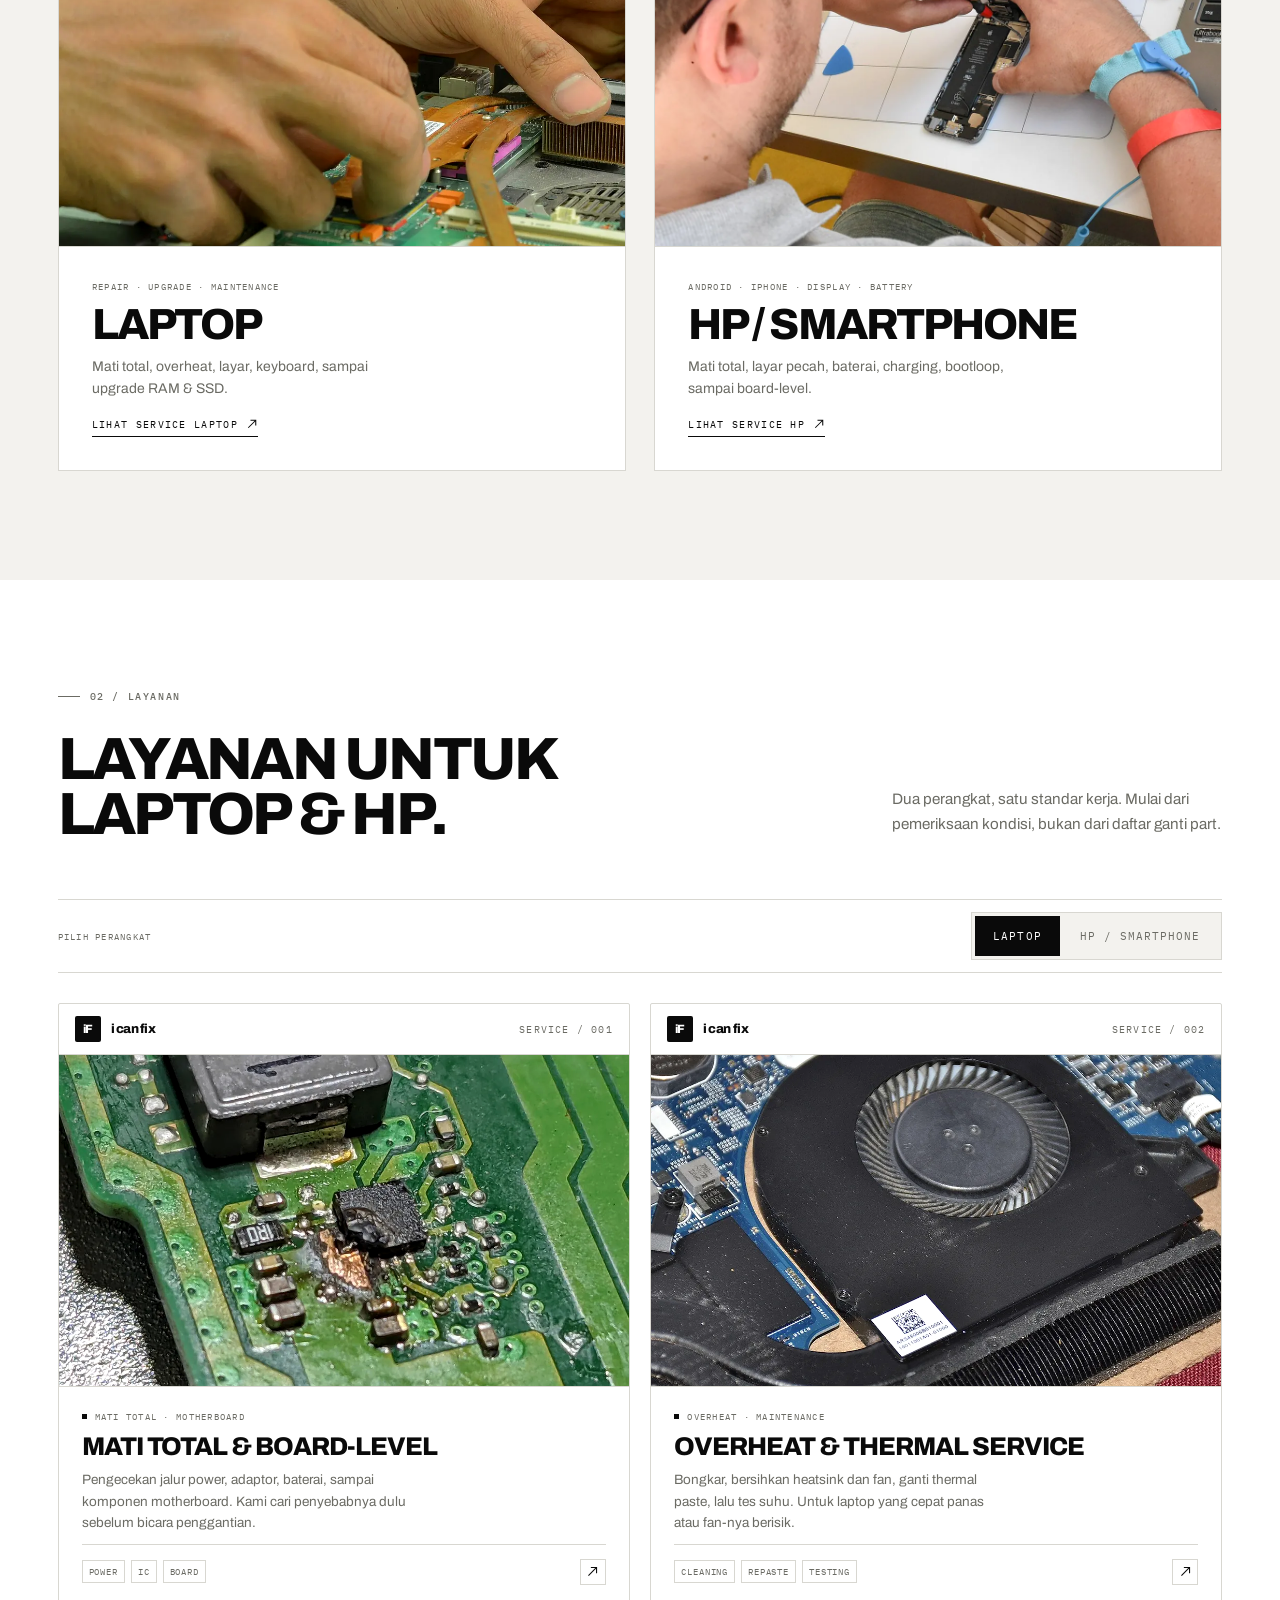
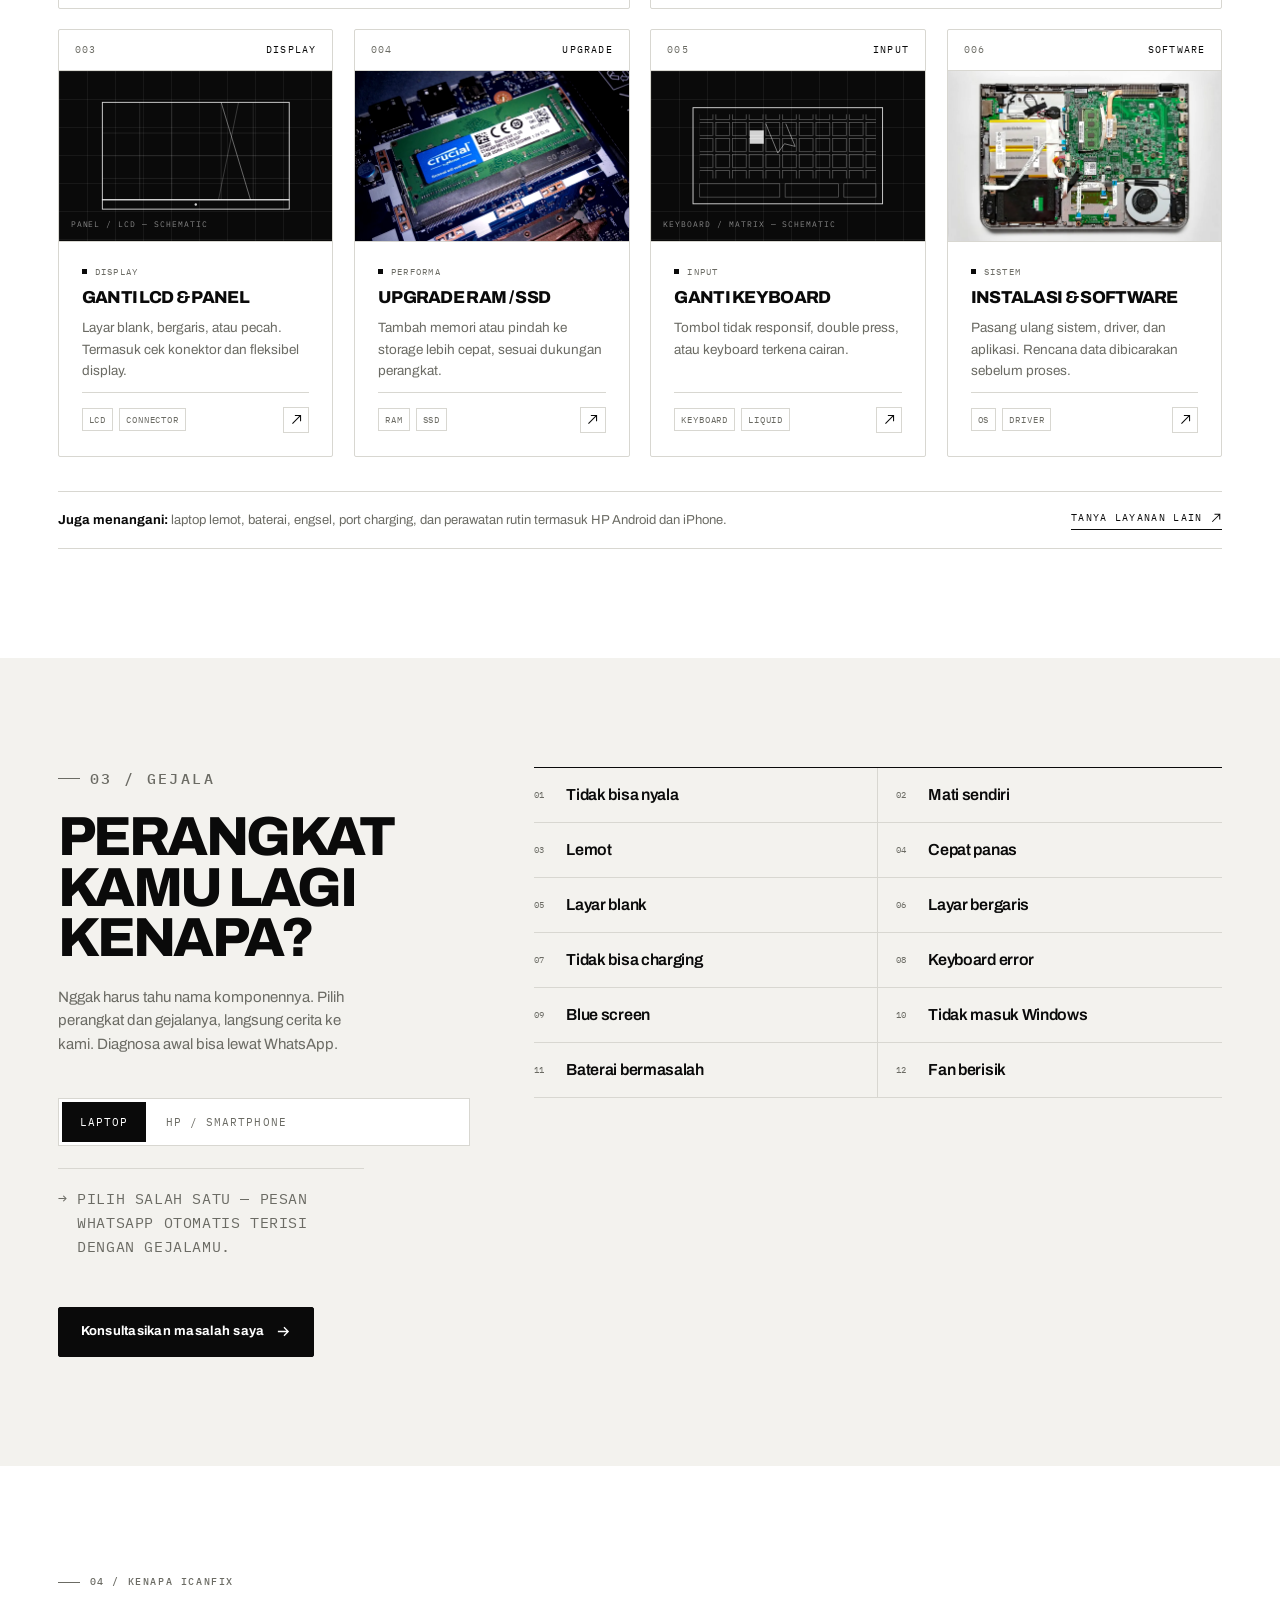
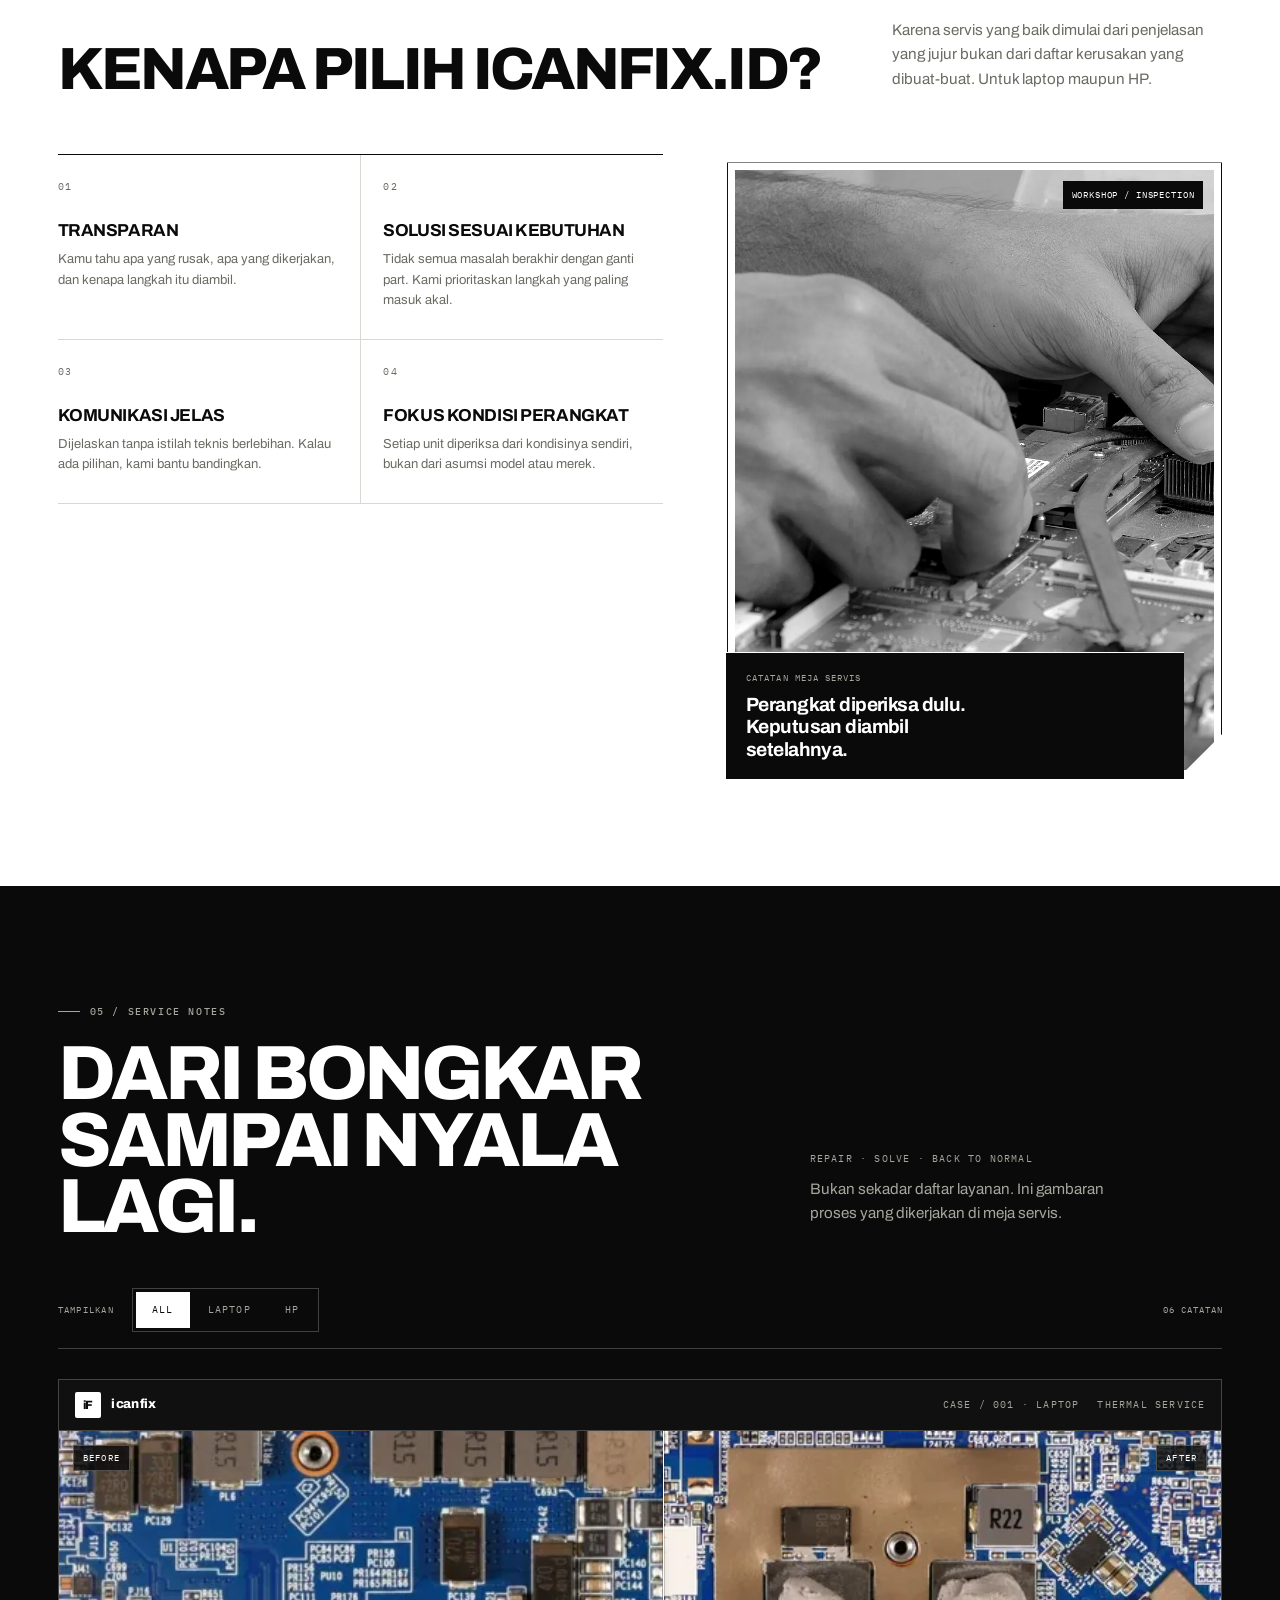
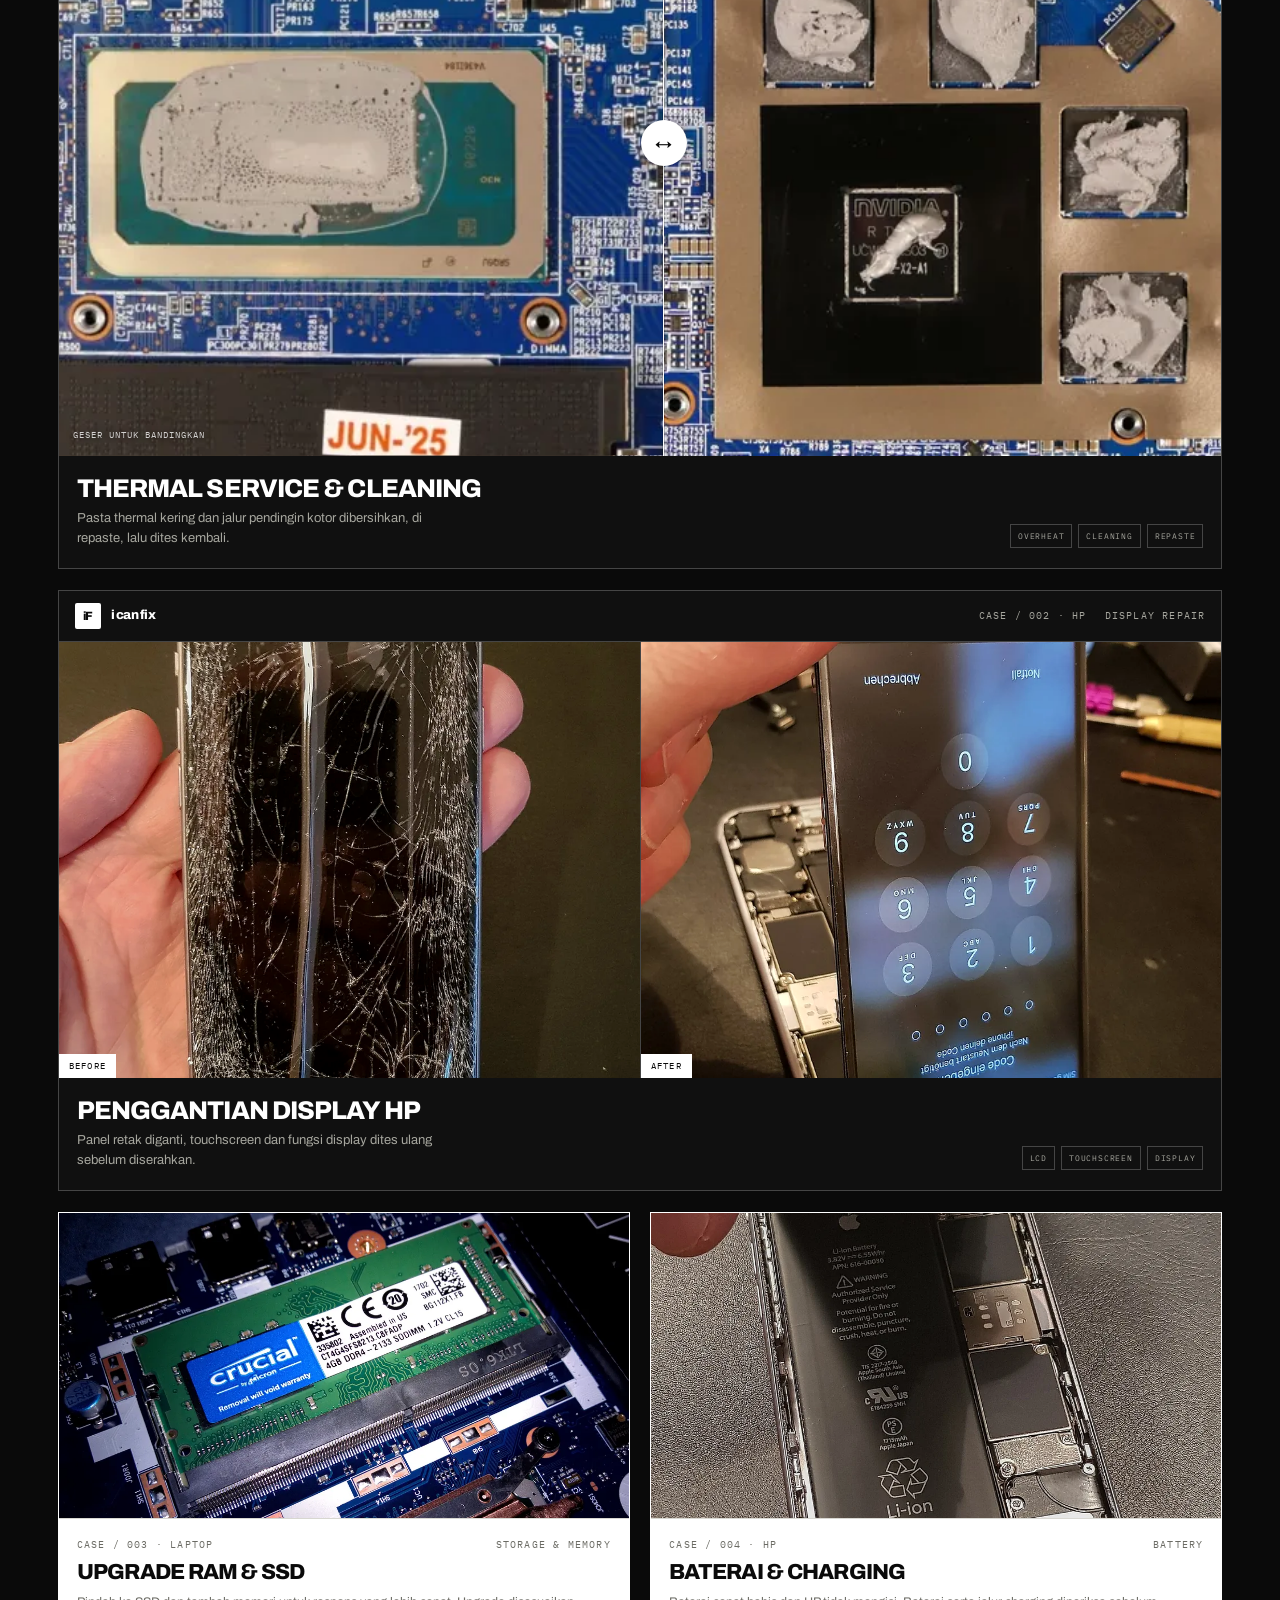
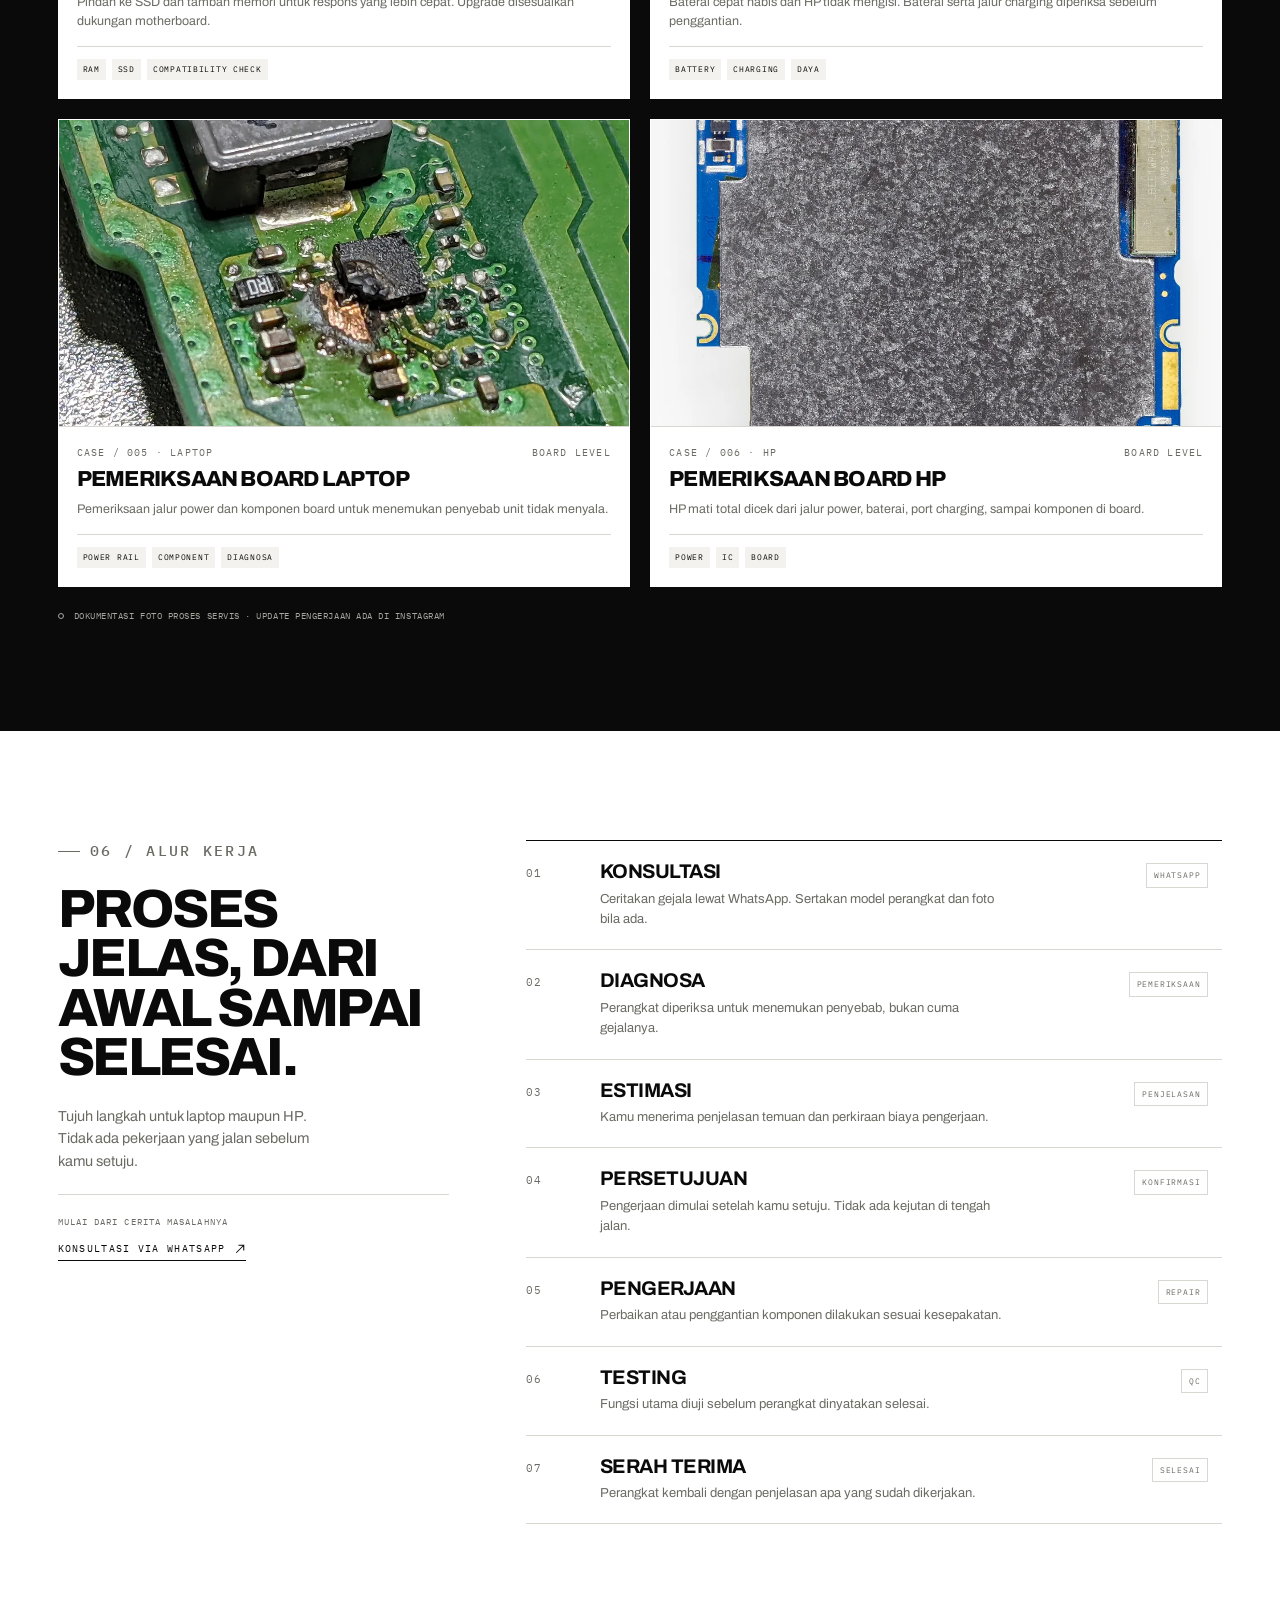
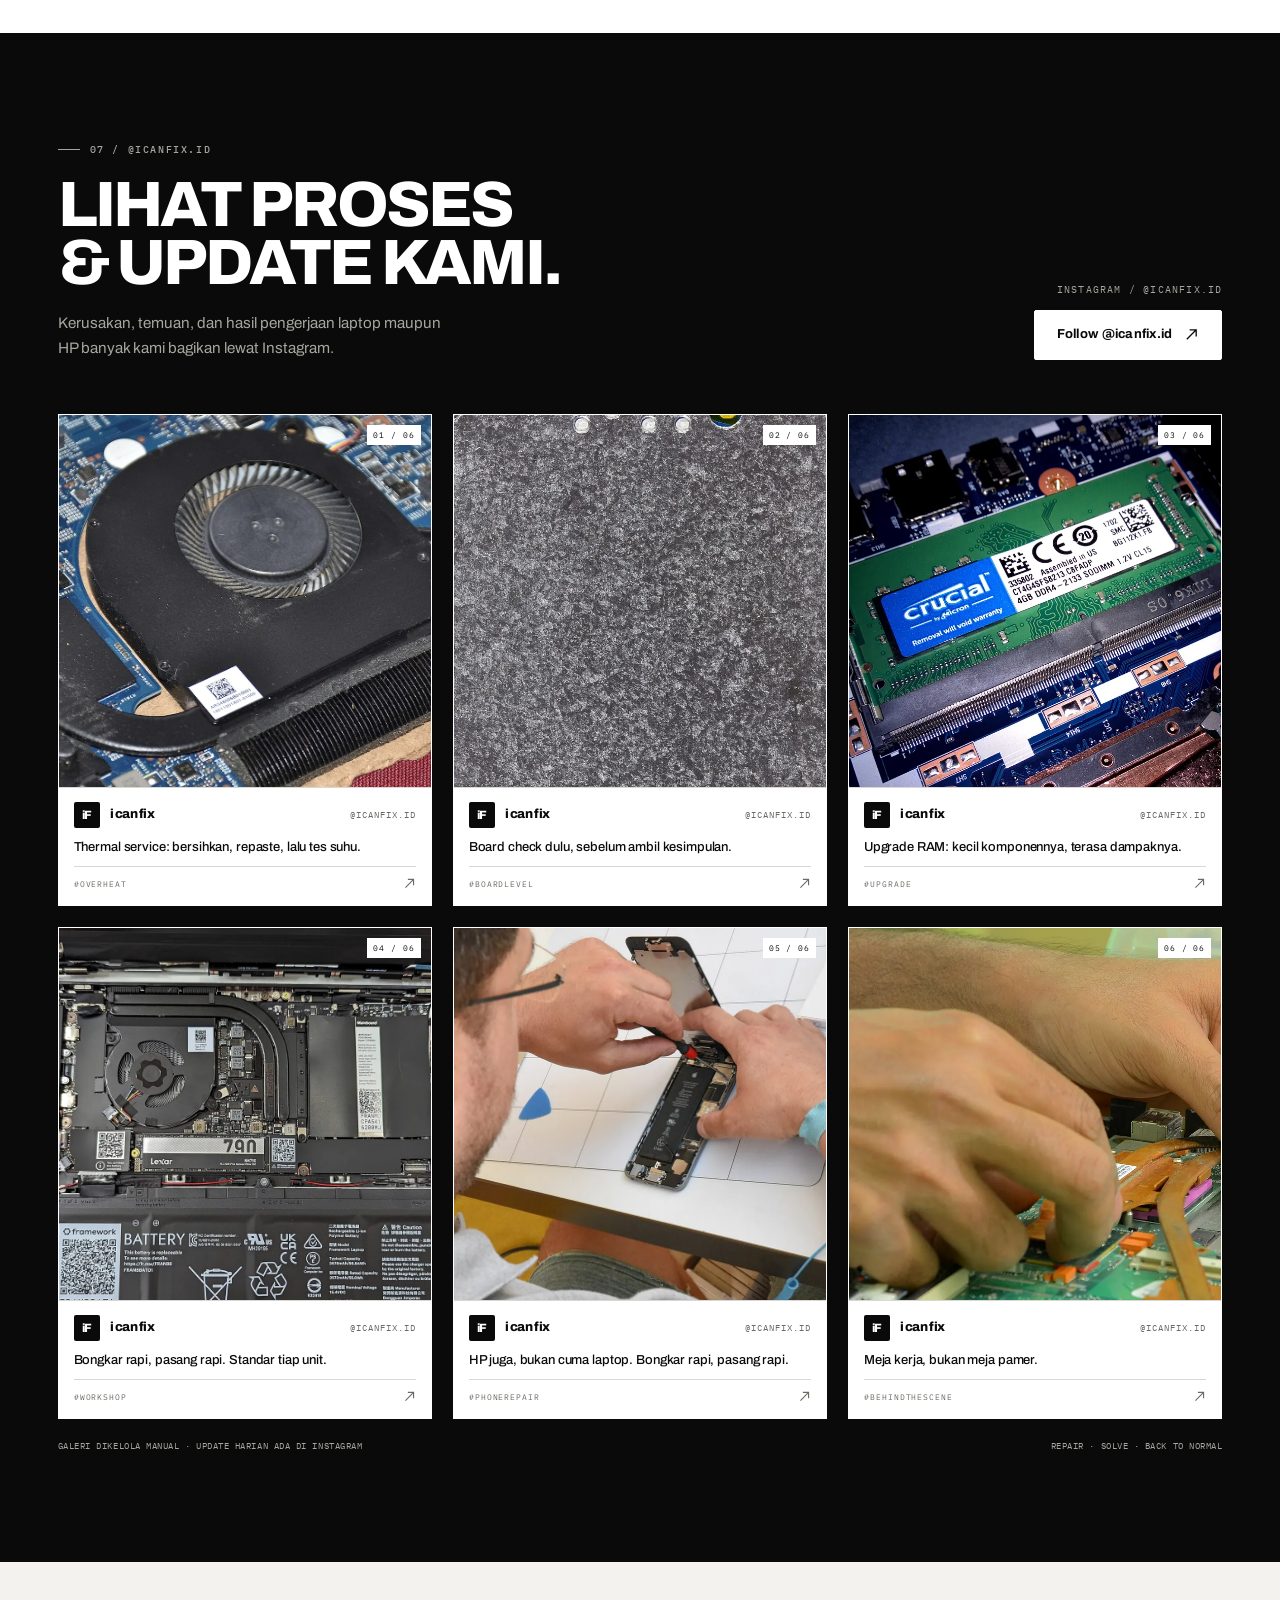
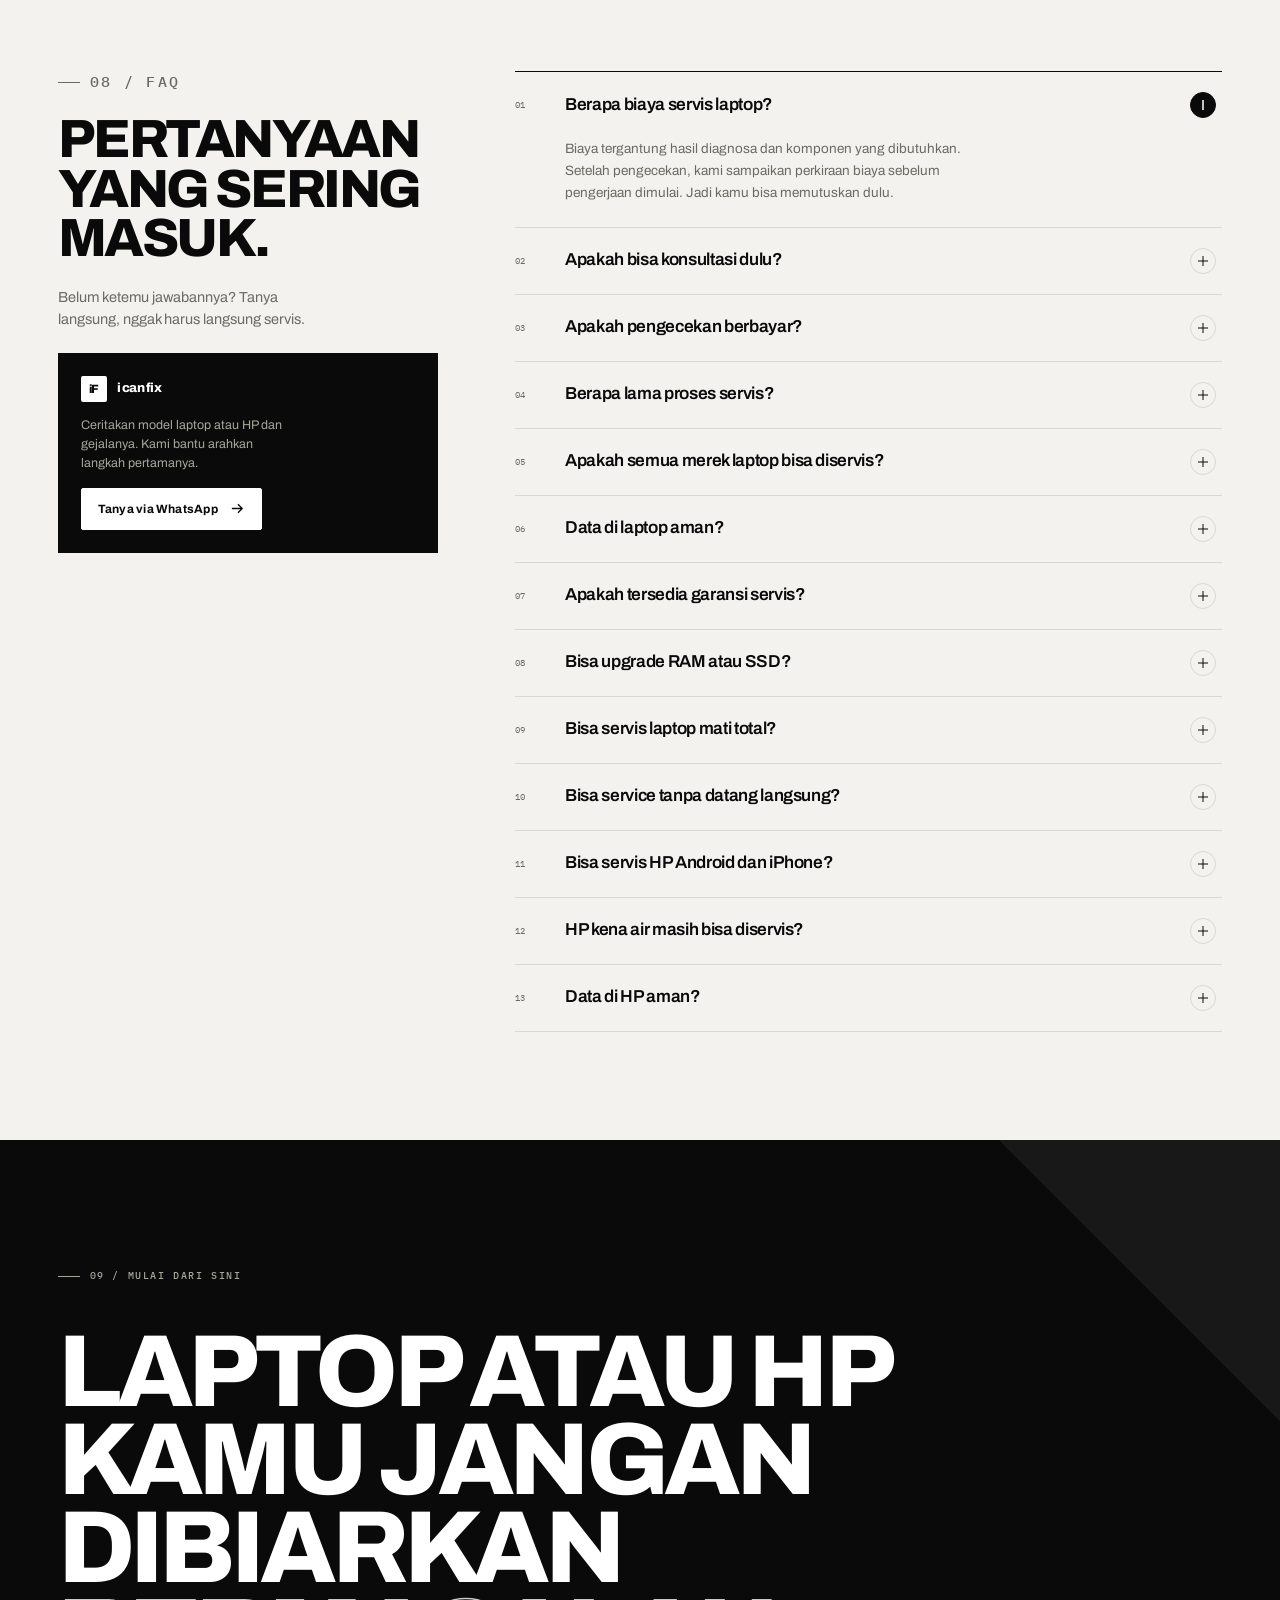
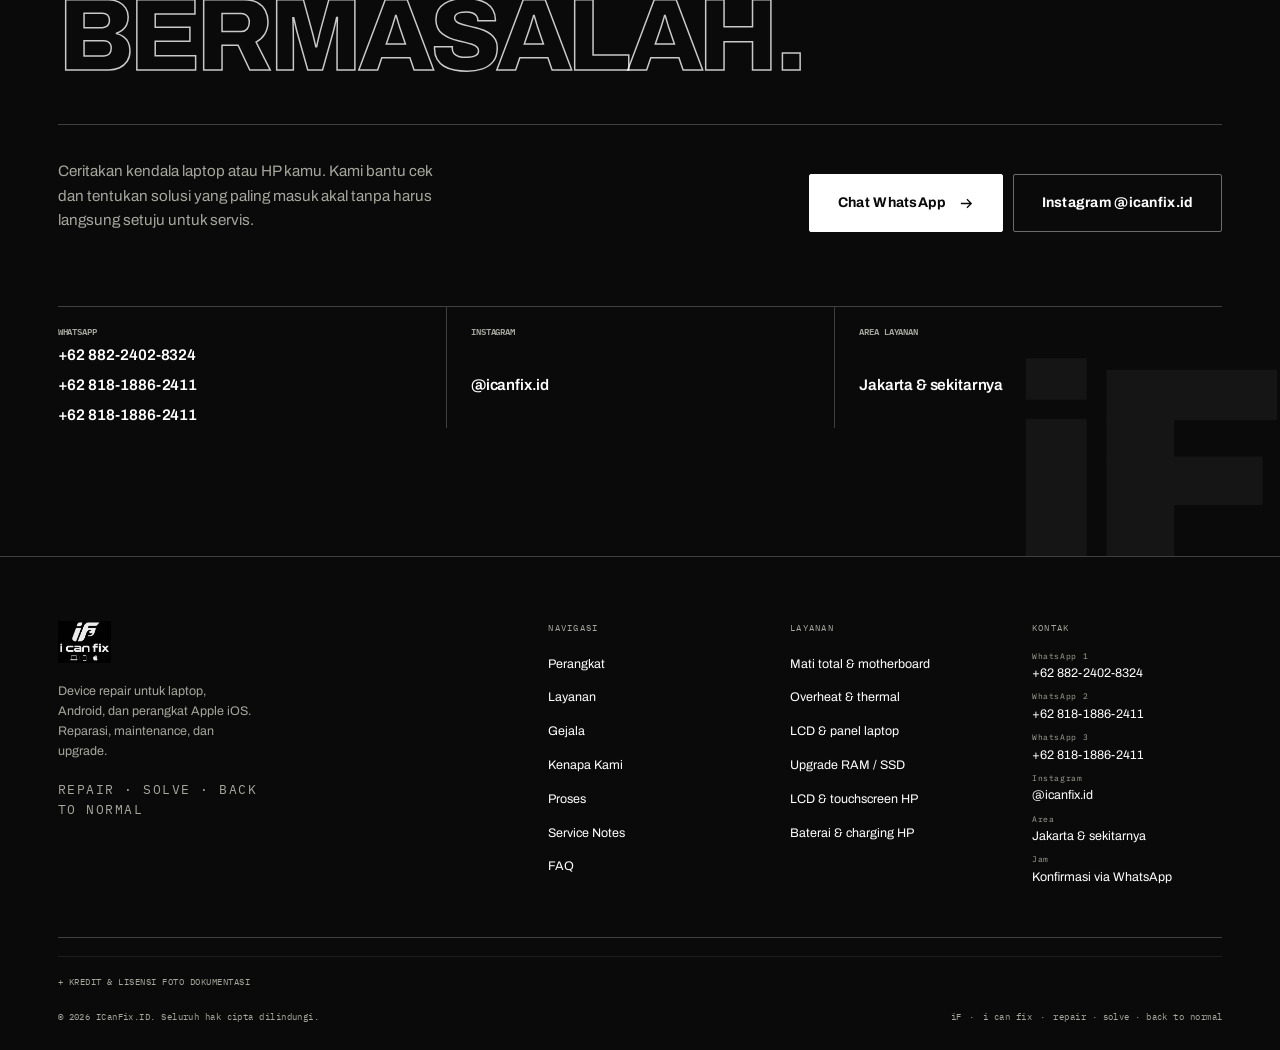
==== commit 7e474453: "fix" ====
--- a/index.html
+++ b/index.html
@@ -1505,9 +1505,10 @@
 
           <div class="cta__contacts" data-reveal>
             <div class="cta__contact">
-              <span class="mono">WhatsApp 1</span>
+              <span class="mono">WhatsApp </span>
               <a href="https://wa.me/6281818862411" data-wa-default target="_blank" rel="noopener" data-site="whatsappDisplay">+62 818-1886-2411</a>
               <a href="https://wa.me/6288224028324" data-wa-alt target="_blank" rel="noopener" data-site="whatsappAltDisplay">+62 882-2402-8324</a>
+              <a href="https://wa.me/62885155097702" data-wa-alt target="_blank" rel="noopener" data-site="whatsappAltDisplay">+62 885-1550-97702</a>
             </div>
             <div class="cta__contact">
               <span class="mono">Instagram</span>
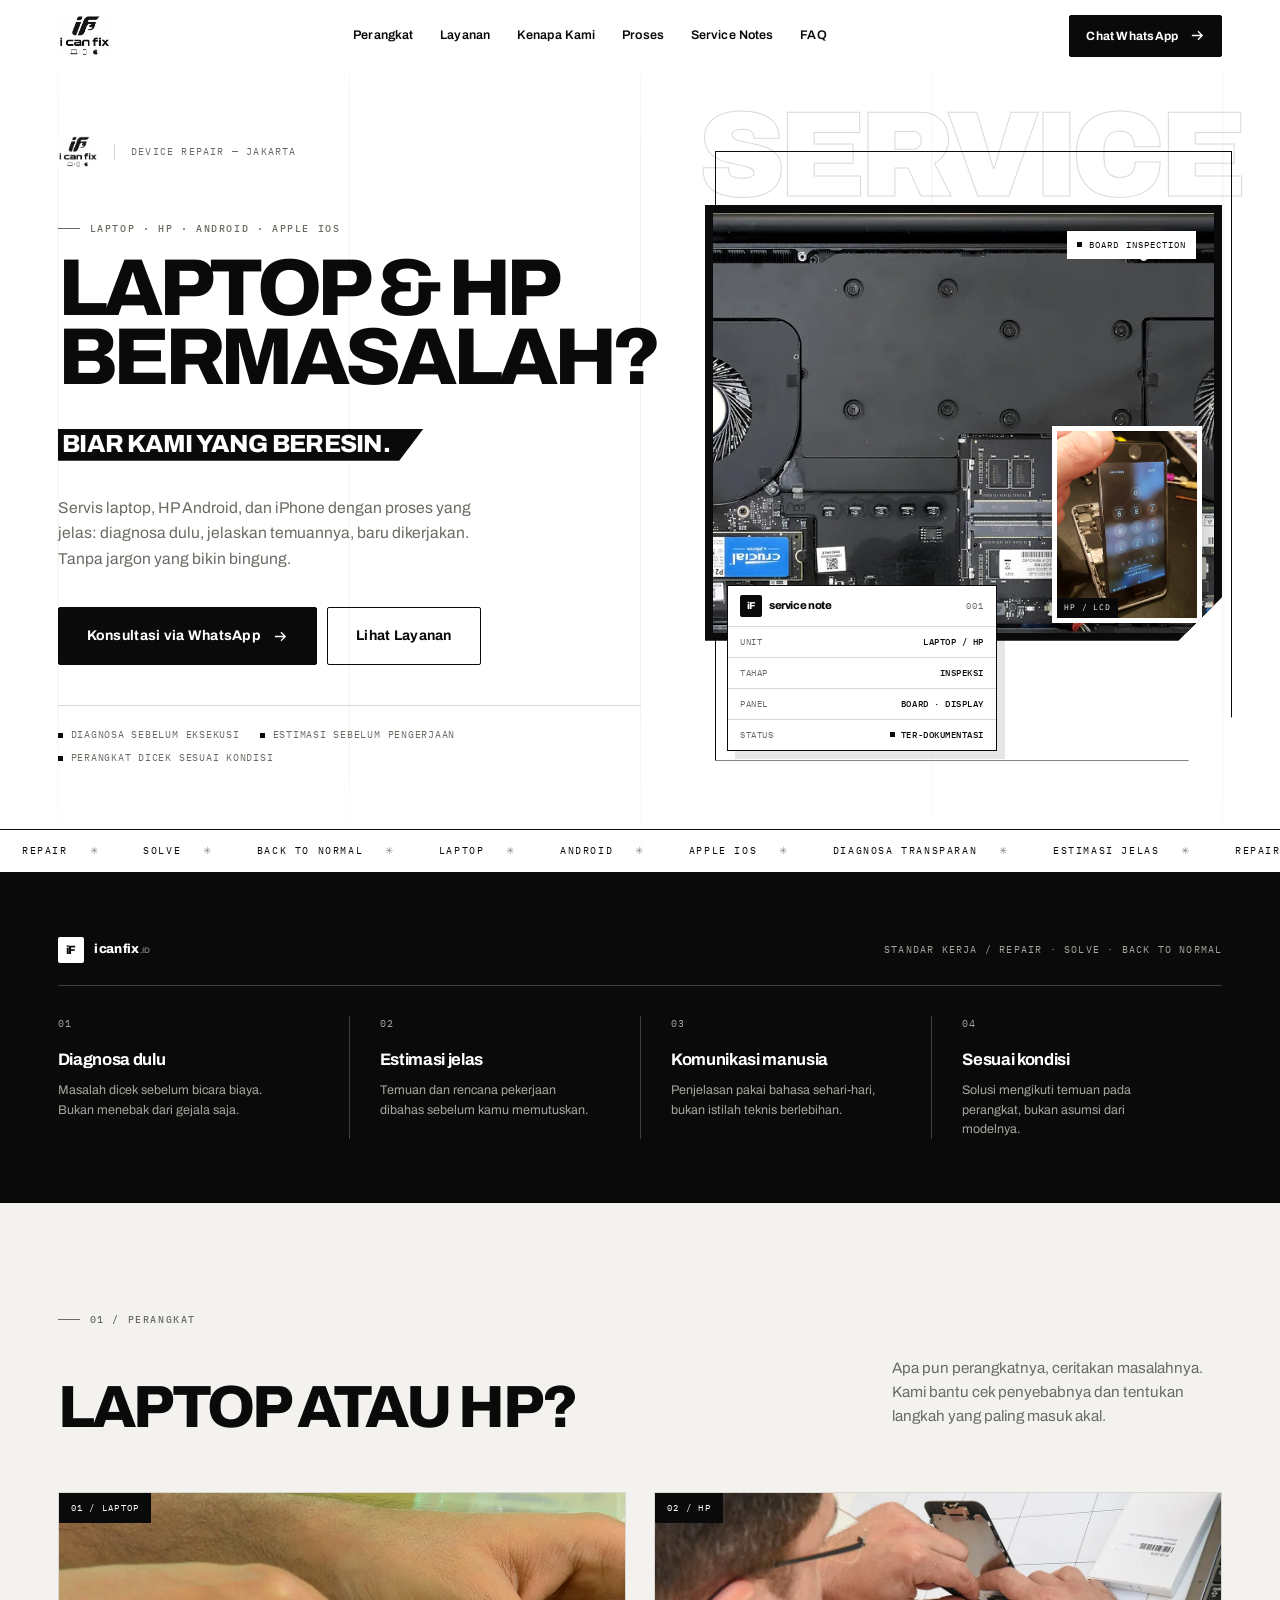
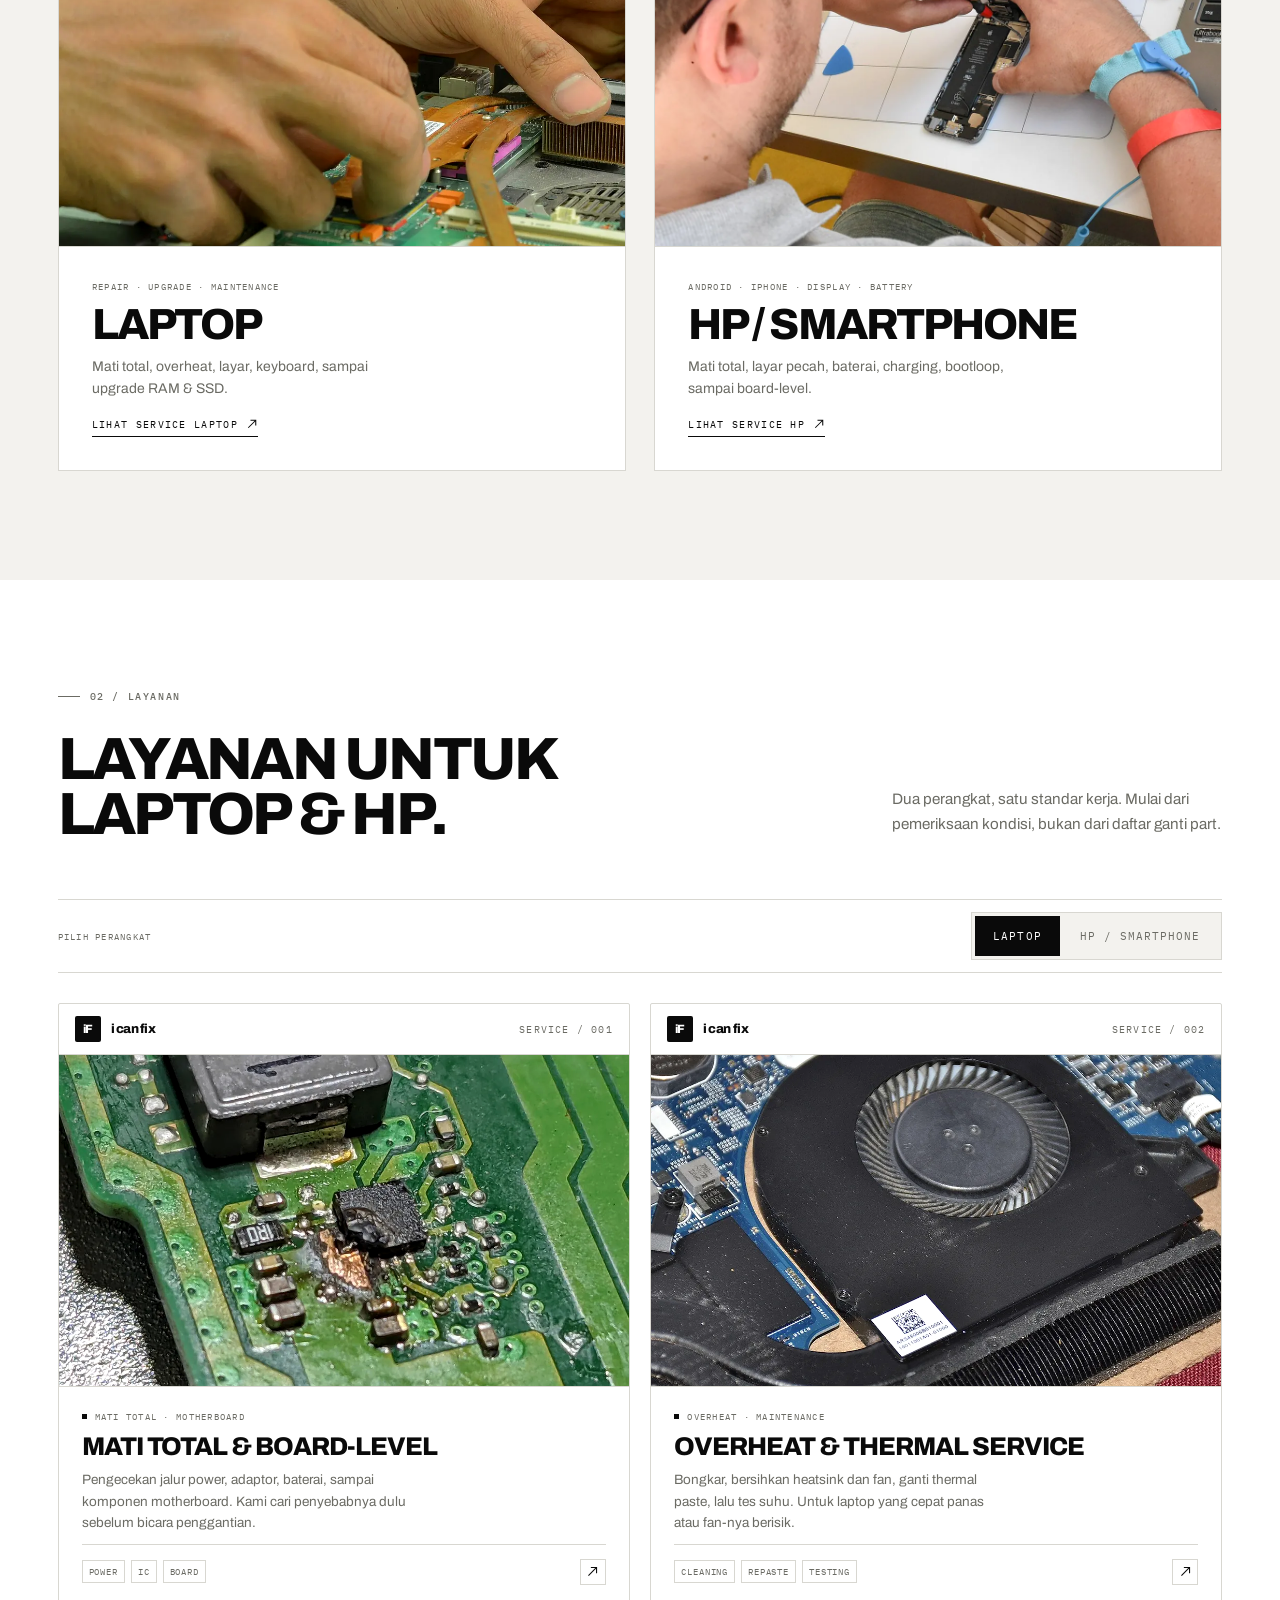
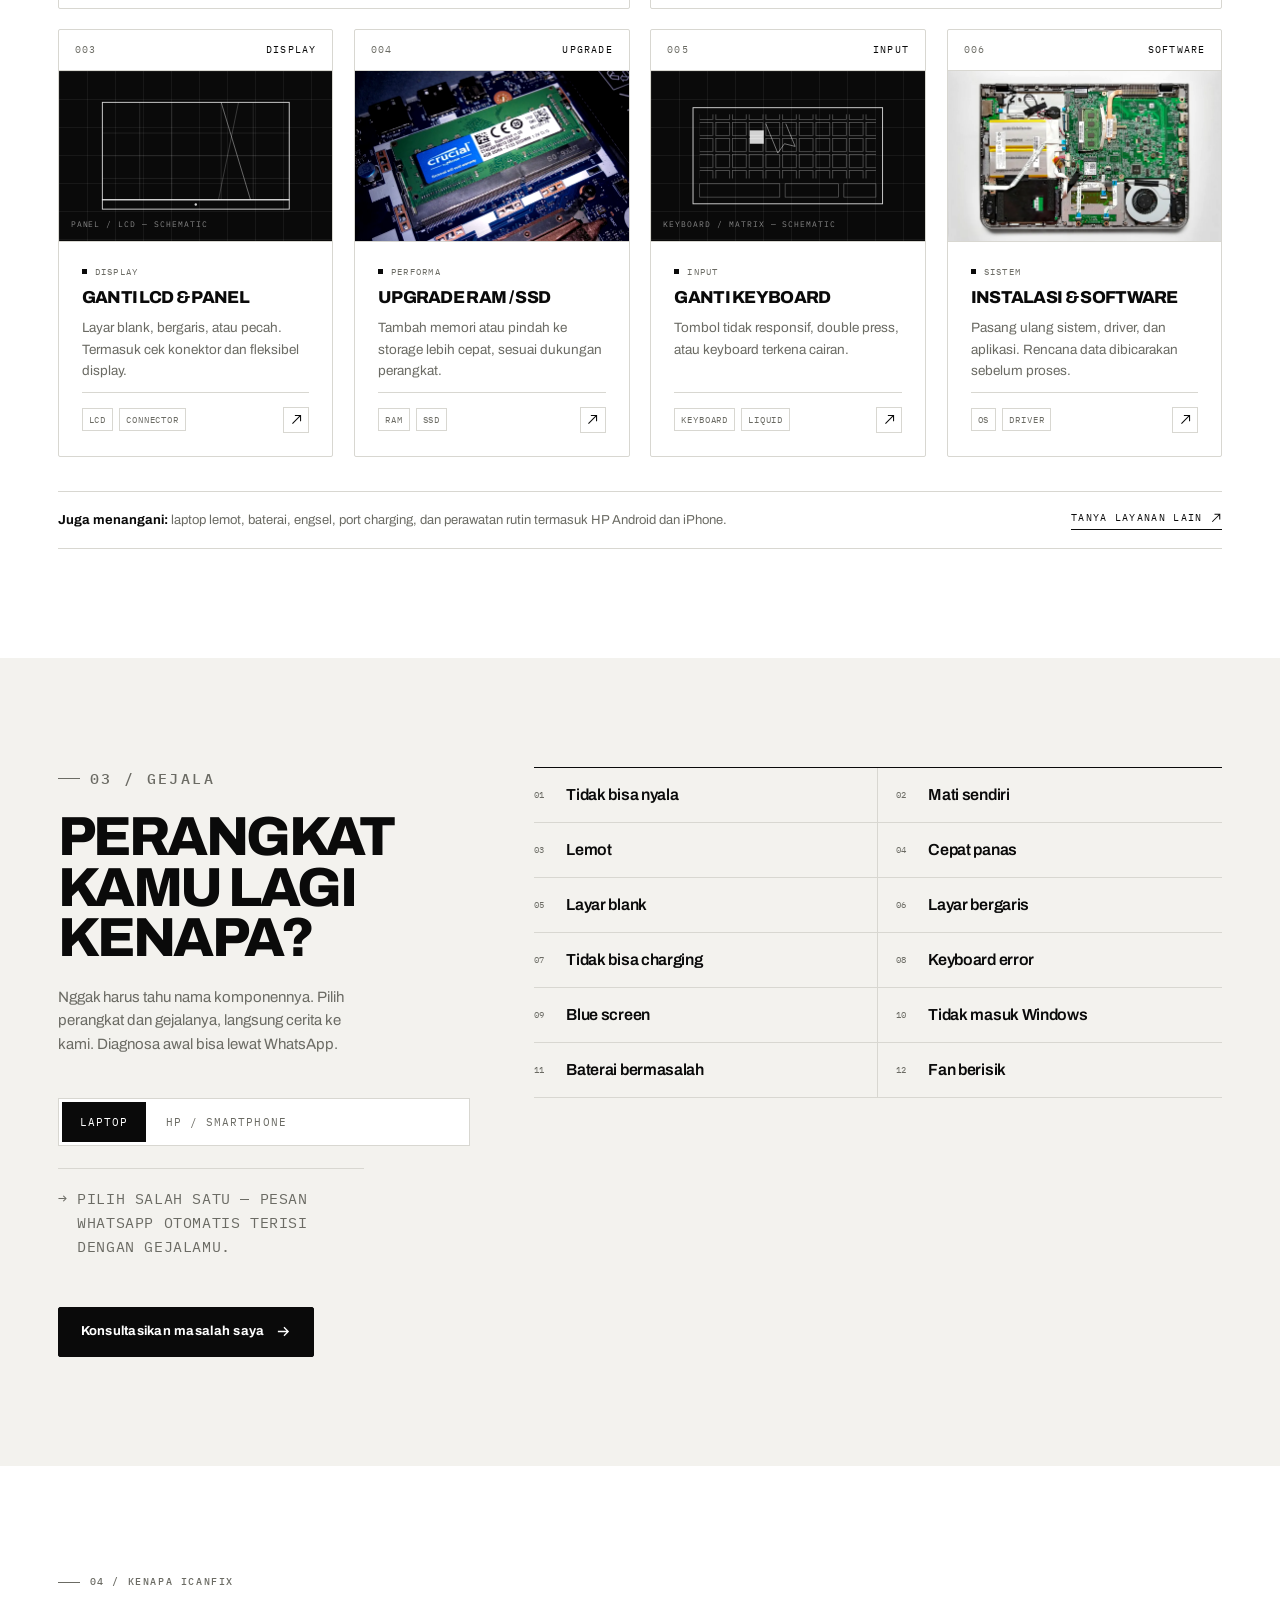
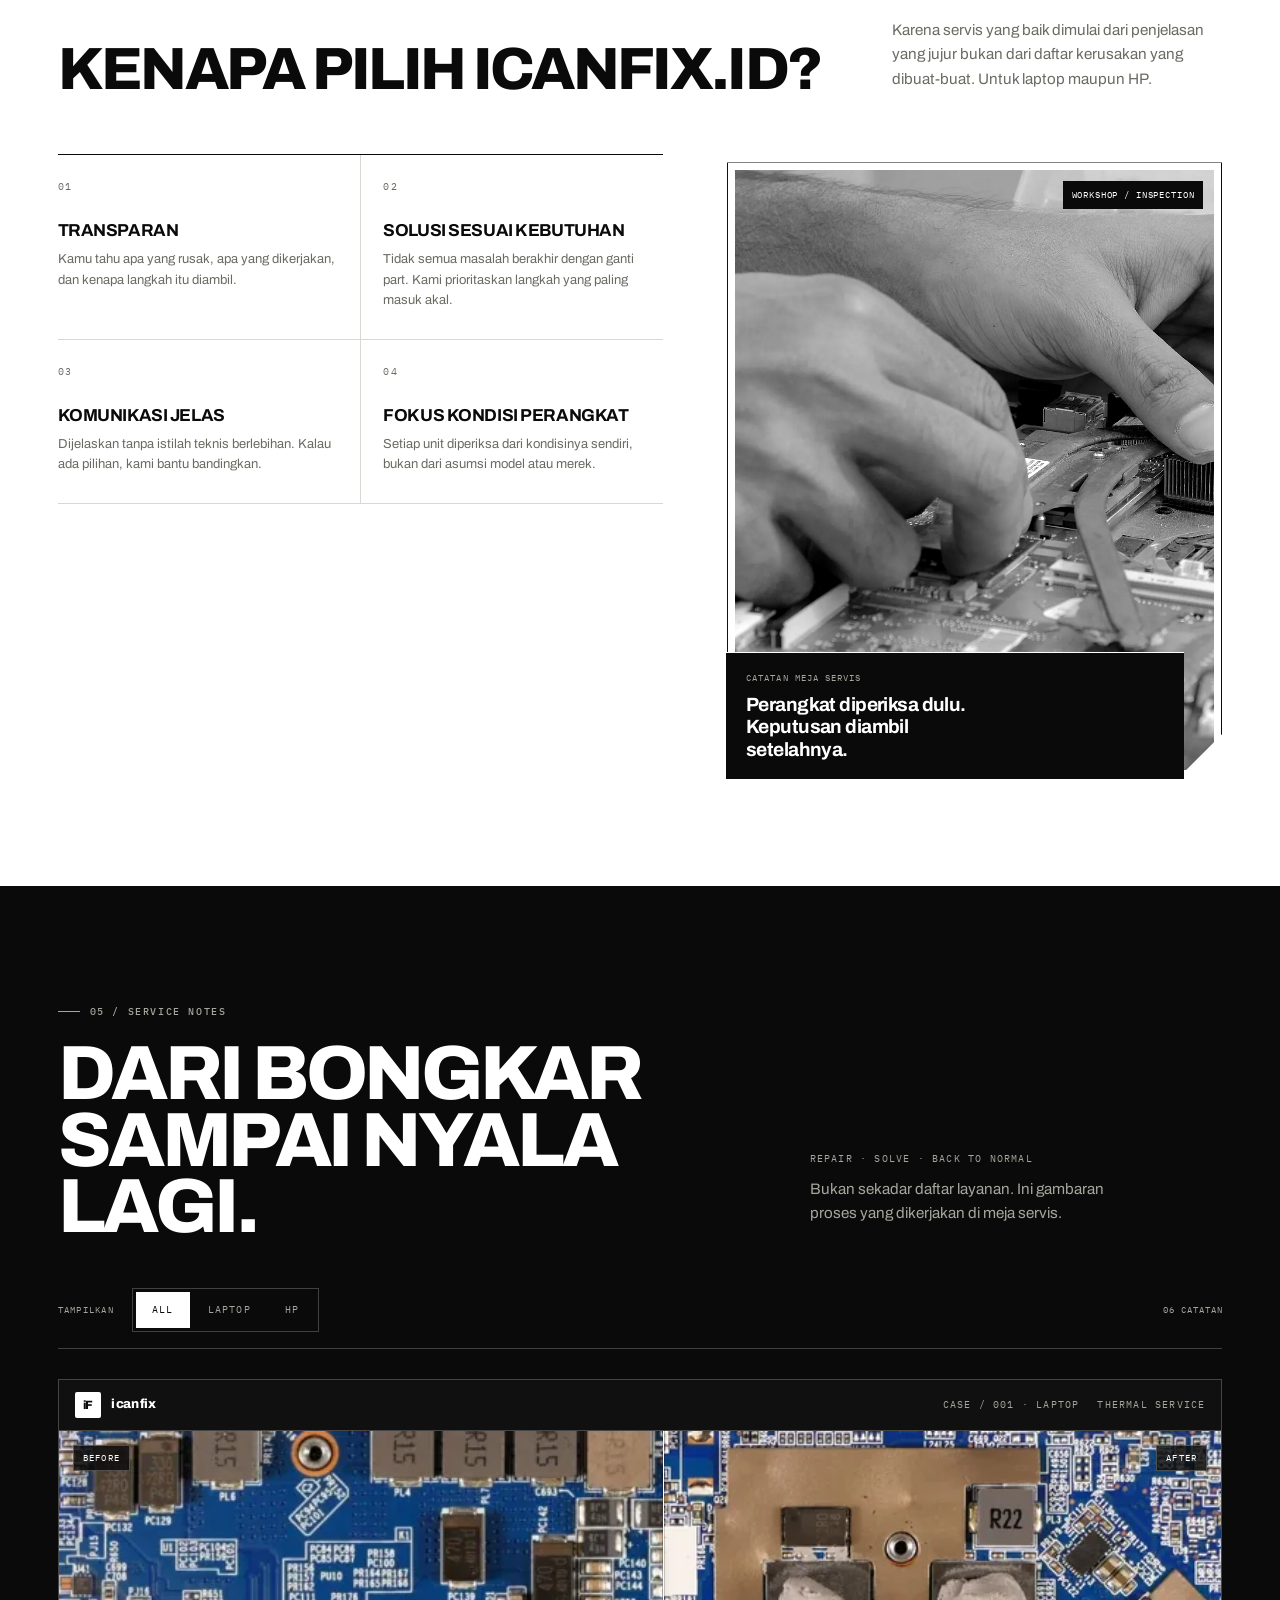
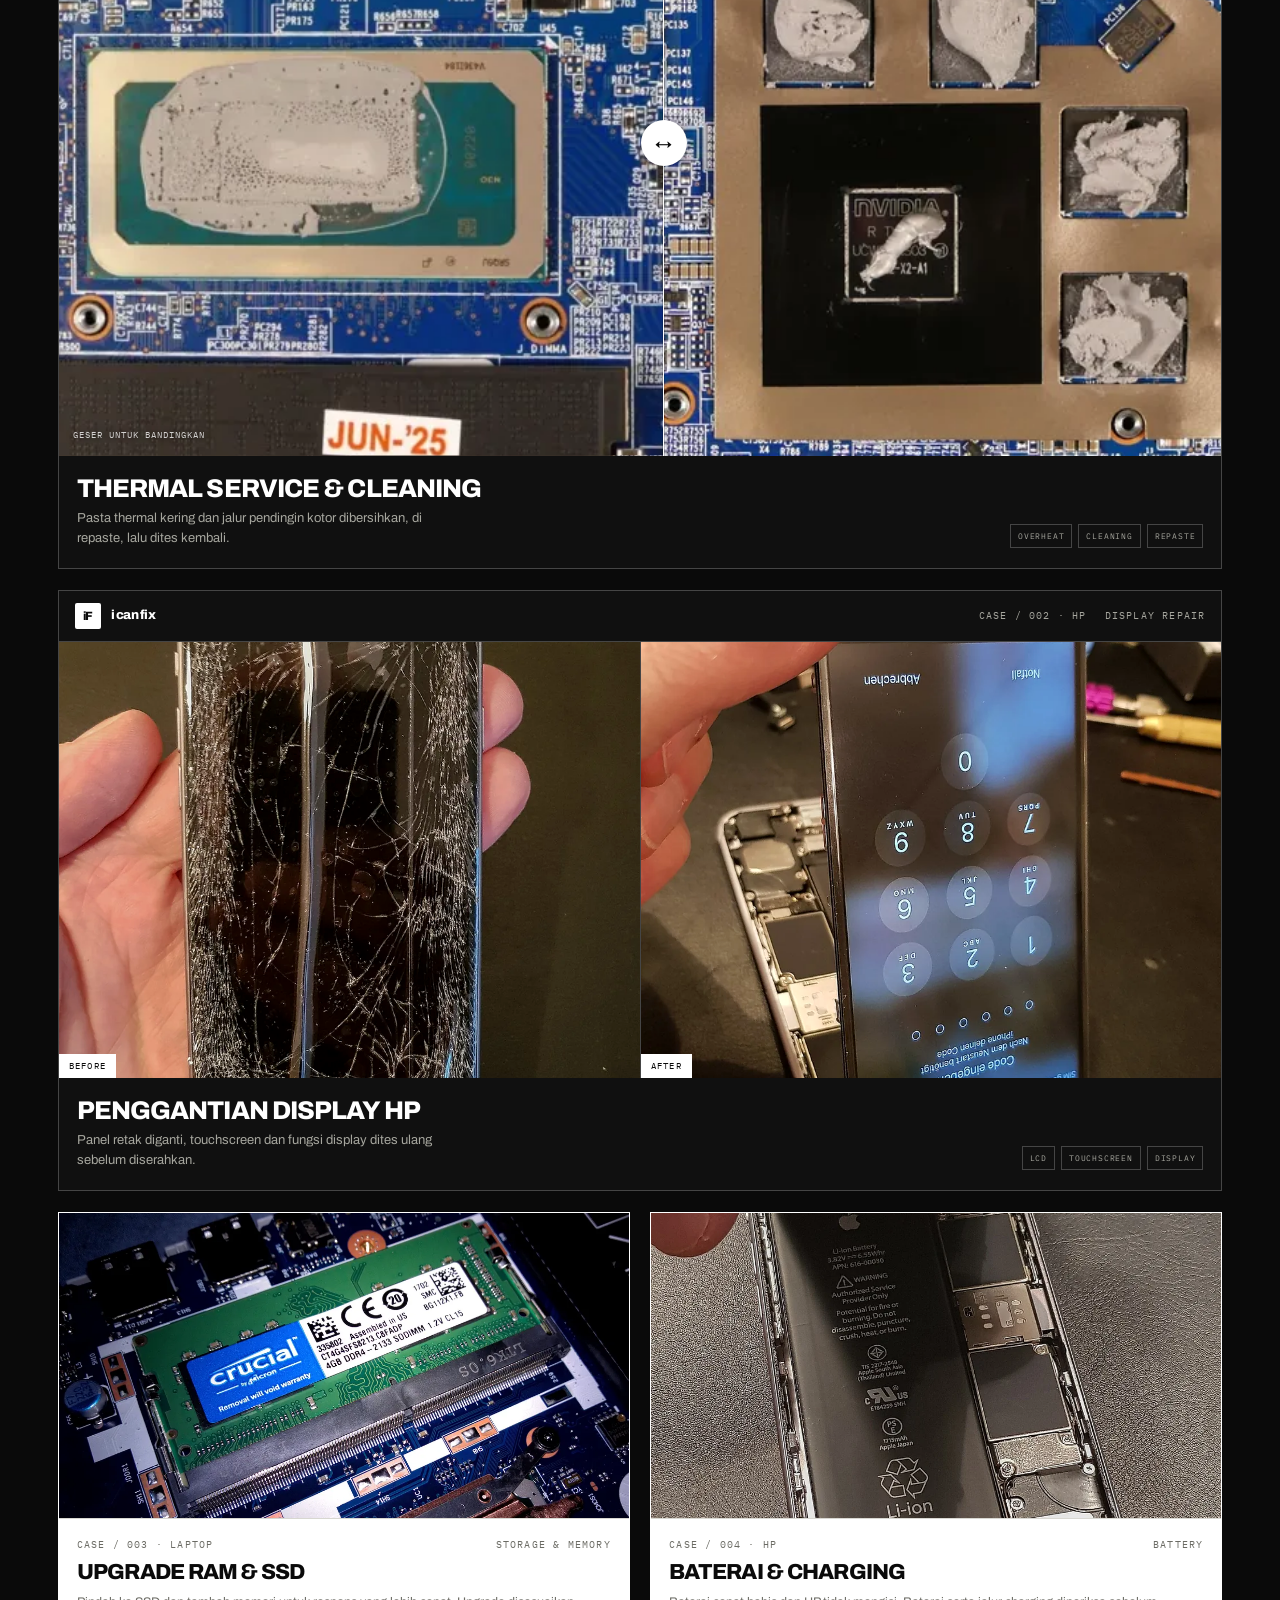
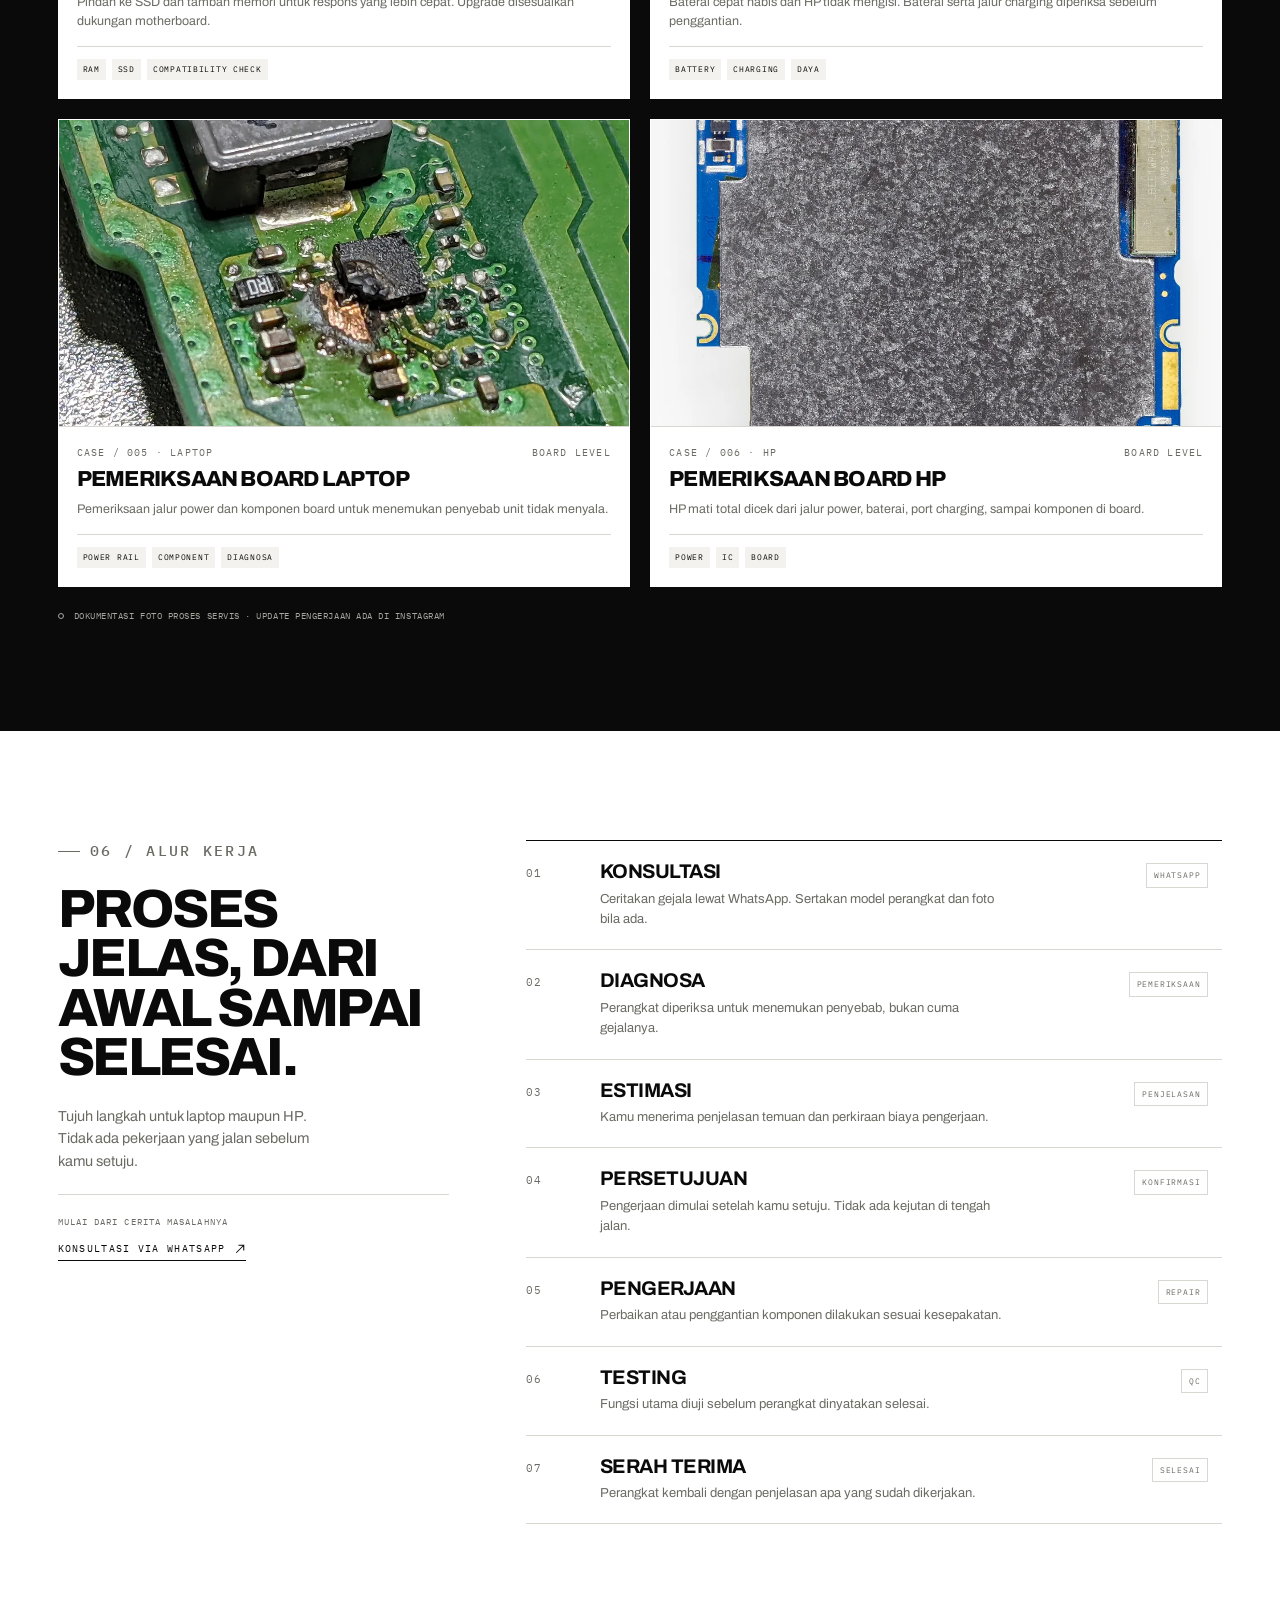
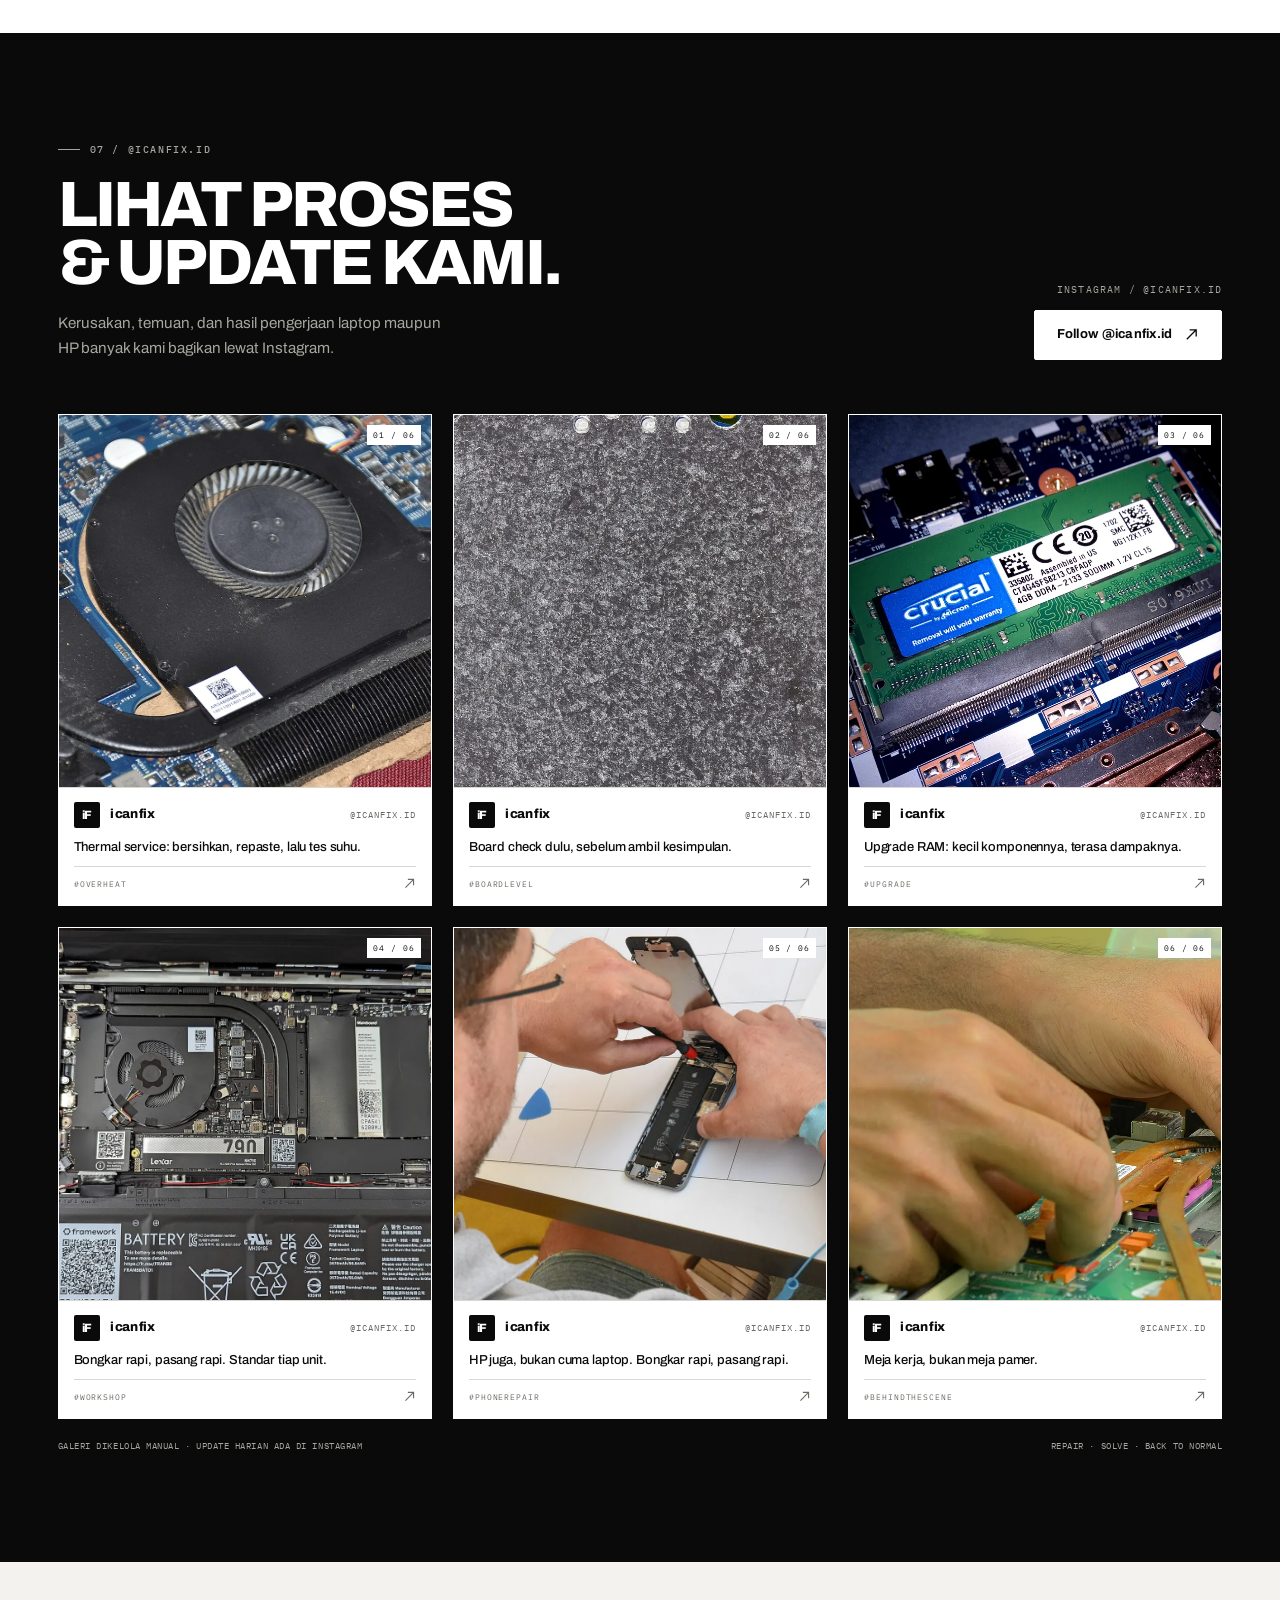
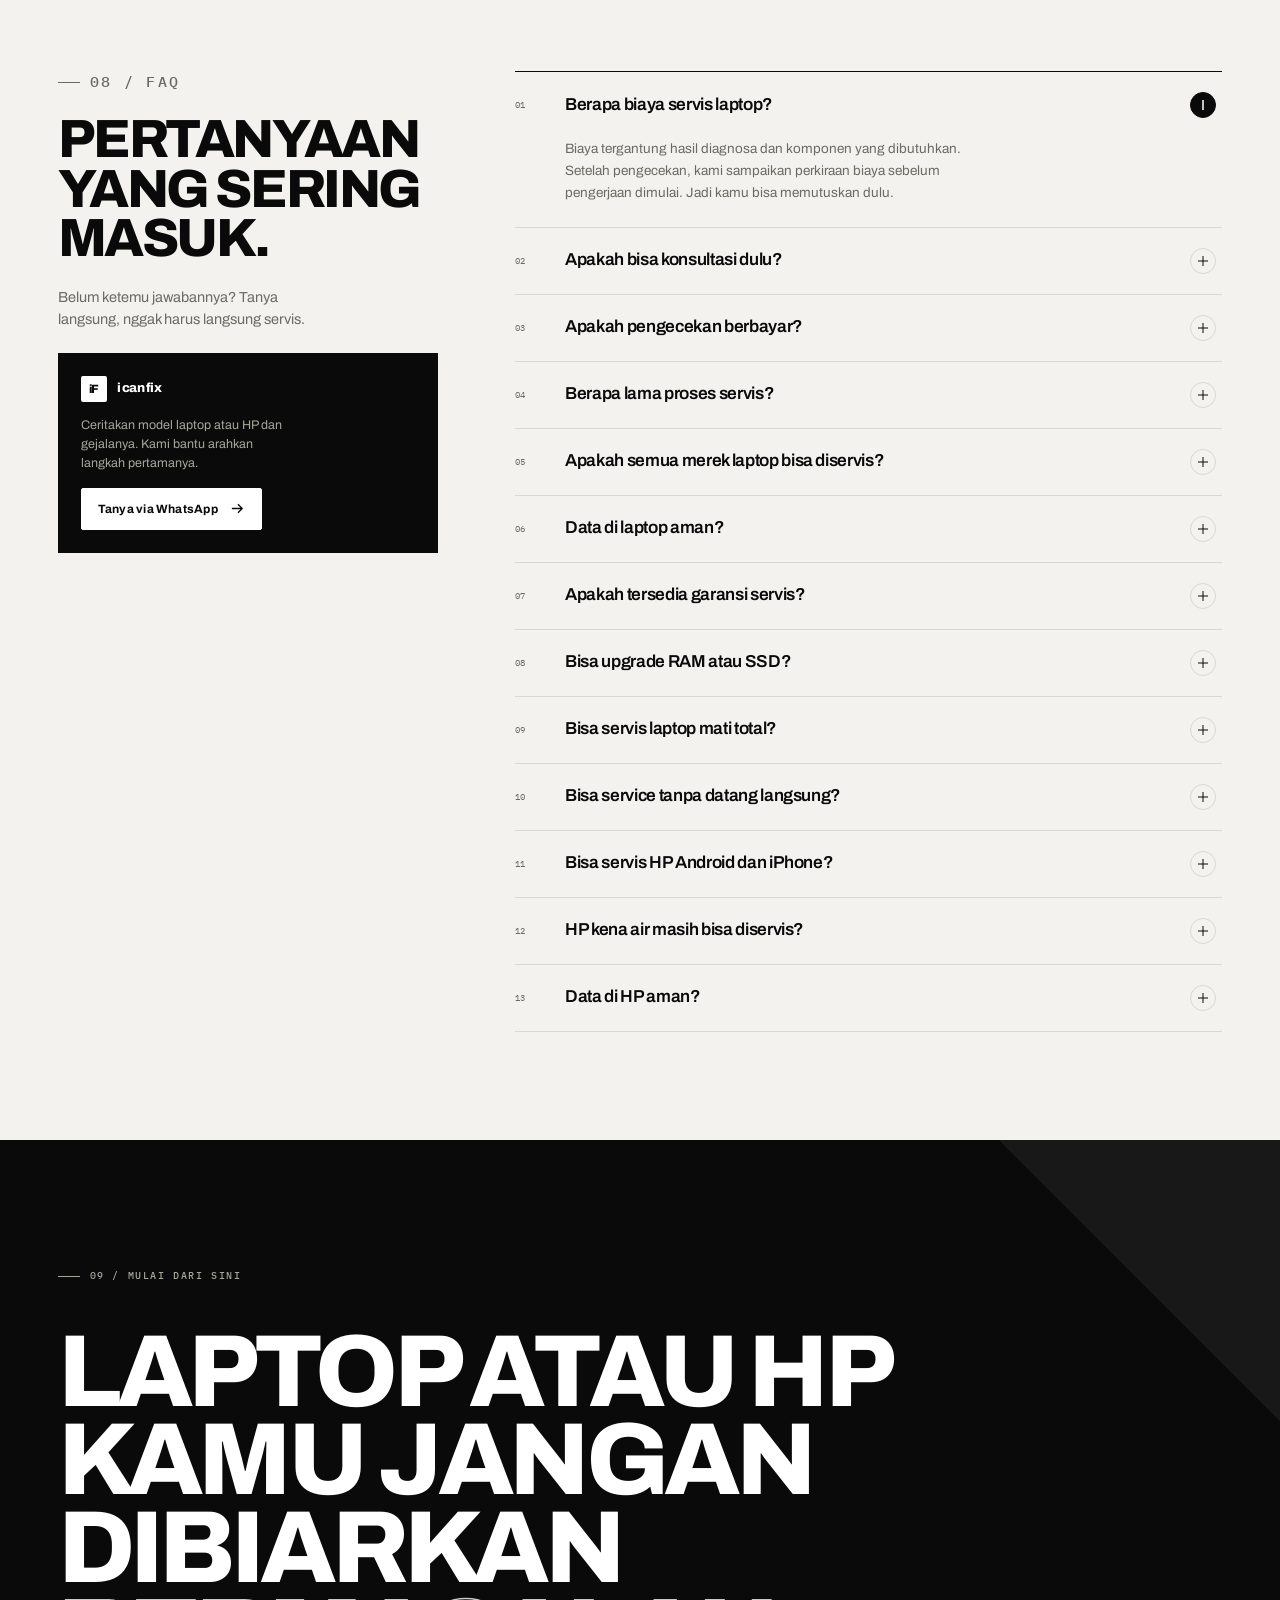
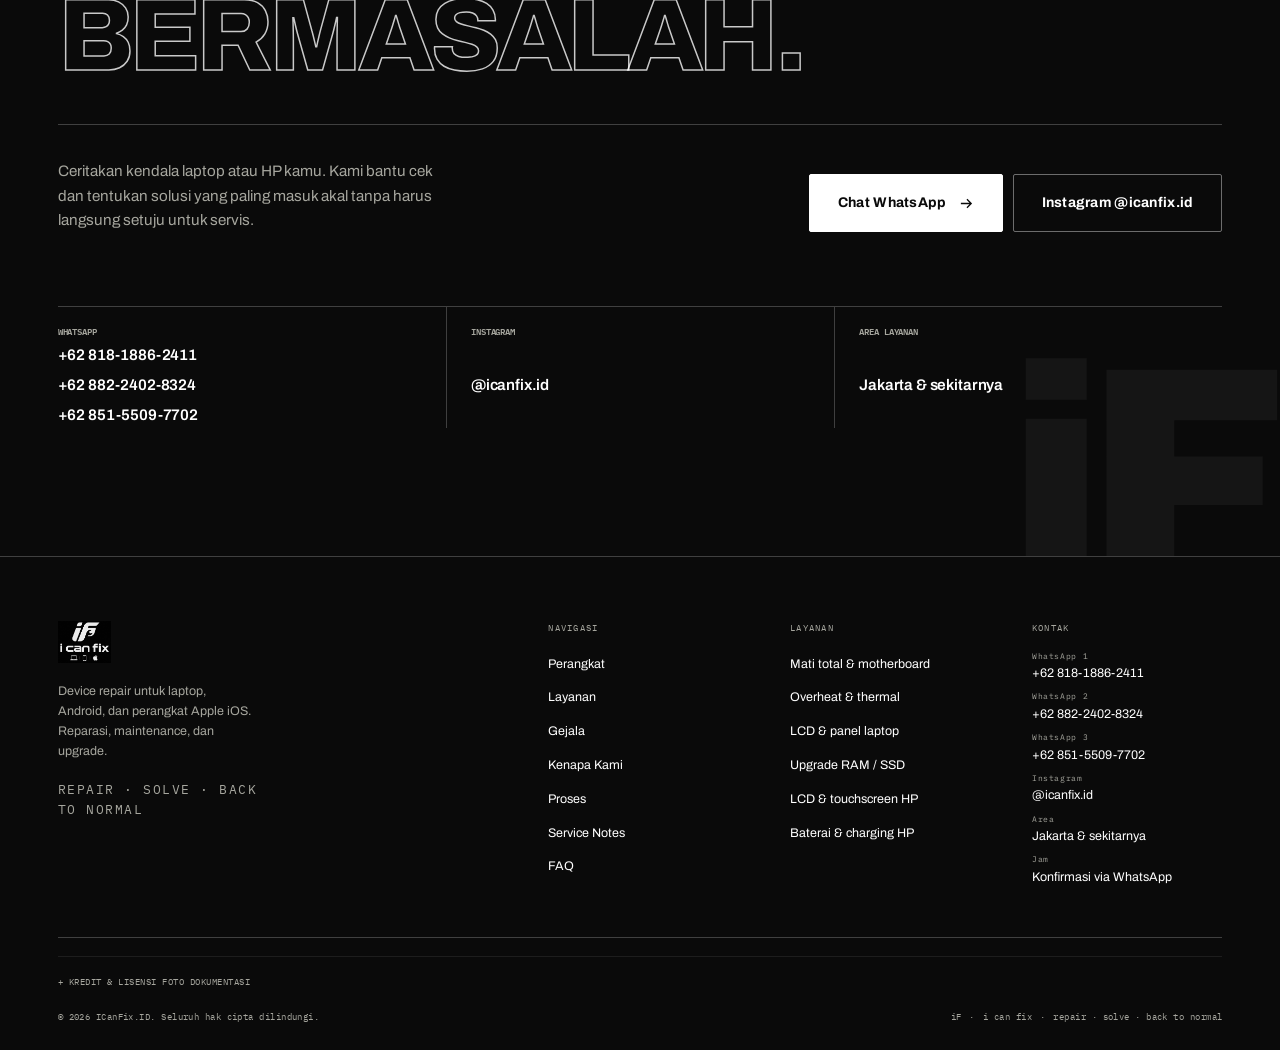
==== commit 39454a97: "fix" ====
--- a/index.html
+++ b/index.html
@@ -1506,9 +1506,9 @@
           <div class="cta__contacts" data-reveal>
             <div class="cta__contact">
               <span class="mono">WhatsApp </span>
-              <a href="https://wa.me/6281818862411" data-wa-default target="_blank" rel="noopener" data-site="whatsappDisplay">+62 818-1886-2411</a>
-              <a href="https://wa.me/6288224028324" data-wa-alt target="_blank" rel="noopener" data-site="whatsappAltDisplay">+62 882-2402-8324</a>
-              <a href="https://wa.me/62885155097702" data-wa-alt target="_blank" rel="noopener" data-site="whatsappAltDisplay">+62 885-1550-97702</a>
+              <a href="https://wa.me/6281818862411" data-wa-number="6281818862411" target="_blank" rel="noopener" data-site="whatsappAltDisplay">+62 818-1886-2411</a>
+              <a href="https://wa.me/6288224028324" data-wa-number="6288224028324" target="_blank" rel="noopener" data-site="whatsappDisplay">+62 882-2402-8324</a>
+              <a href="https://wa.me/6285155097702" data-wa-number="6285155097702" target="_blank" rel="noopener" data-site="whatsappThirdDisplay">+62 851-5509-7702</a>
             </div>
             <div class="cta__contact">
               <span class="mono">Instagram</span>
@@ -1564,9 +1564,9 @@
         <div class="footer__contact">
           <h3>Kontak</h3>
           <ul>
-            <li><span>WhatsApp 1</span><a href="https://wa.me/6281818862411" data-wa-default target="_blank" rel="noopener" data-site="whatsappDisplay">+62 818-1886-2411 (Rafi)</a></li>
-            <li><span>WhatsApp 2</span><a href="https://wa.me/6288224028324" data-wa-alt target="_blank" rel="noopener" data-site="whatsappAltDisplay">+62 882-2402-8324 (Nauval)</a></li>
-            <li><span>WhatsApp 3</span><a href="https://wa.me/62885155097702" data-wa-alt target="_blank" rel="noopener" data-site="whatsappAltDisplay">+62 851-5509-7702(Javier)</a></li>
+            <li><span>WhatsApp 1</span><a href="https://wa.me/6281818862411" data-wa-number="6281818862411" target="_blank" rel="noopener" data-site="whatsappAltDisplay">+62 818-1886-2411 (Rafi)</a></li>
+            <li><span>WhatsApp 2</span><a href="https://wa.me/6288224028324" data-wa-default target="_blank" rel="noopener" data-site="whatsappDisplay">+62 882-2402-8324 (Nauval)</a></li>
+            <li><span>WhatsApp 3</span><a href="https://wa.me/6285155097702" data-wa-number="6285155097702" target="_blank" rel="noopener" data-site="whatsappThirdDisplay">+62 851-5509-7702 (Javier)</a></li>
             <li><span>Instagram</span><a href="https://www.instagram.com/icanfix.id/" target="_blank" rel="noopener" data-ig data-site="instagramHandle">@icanfix.id</a></li>
             <li><span>Area</span><em data-site="area">Jakarta &amp; sekitarnya</em></li>
             <li><span>Jam</span><em data-site="hours">Konfirmasi via WhatsApp</em></li>
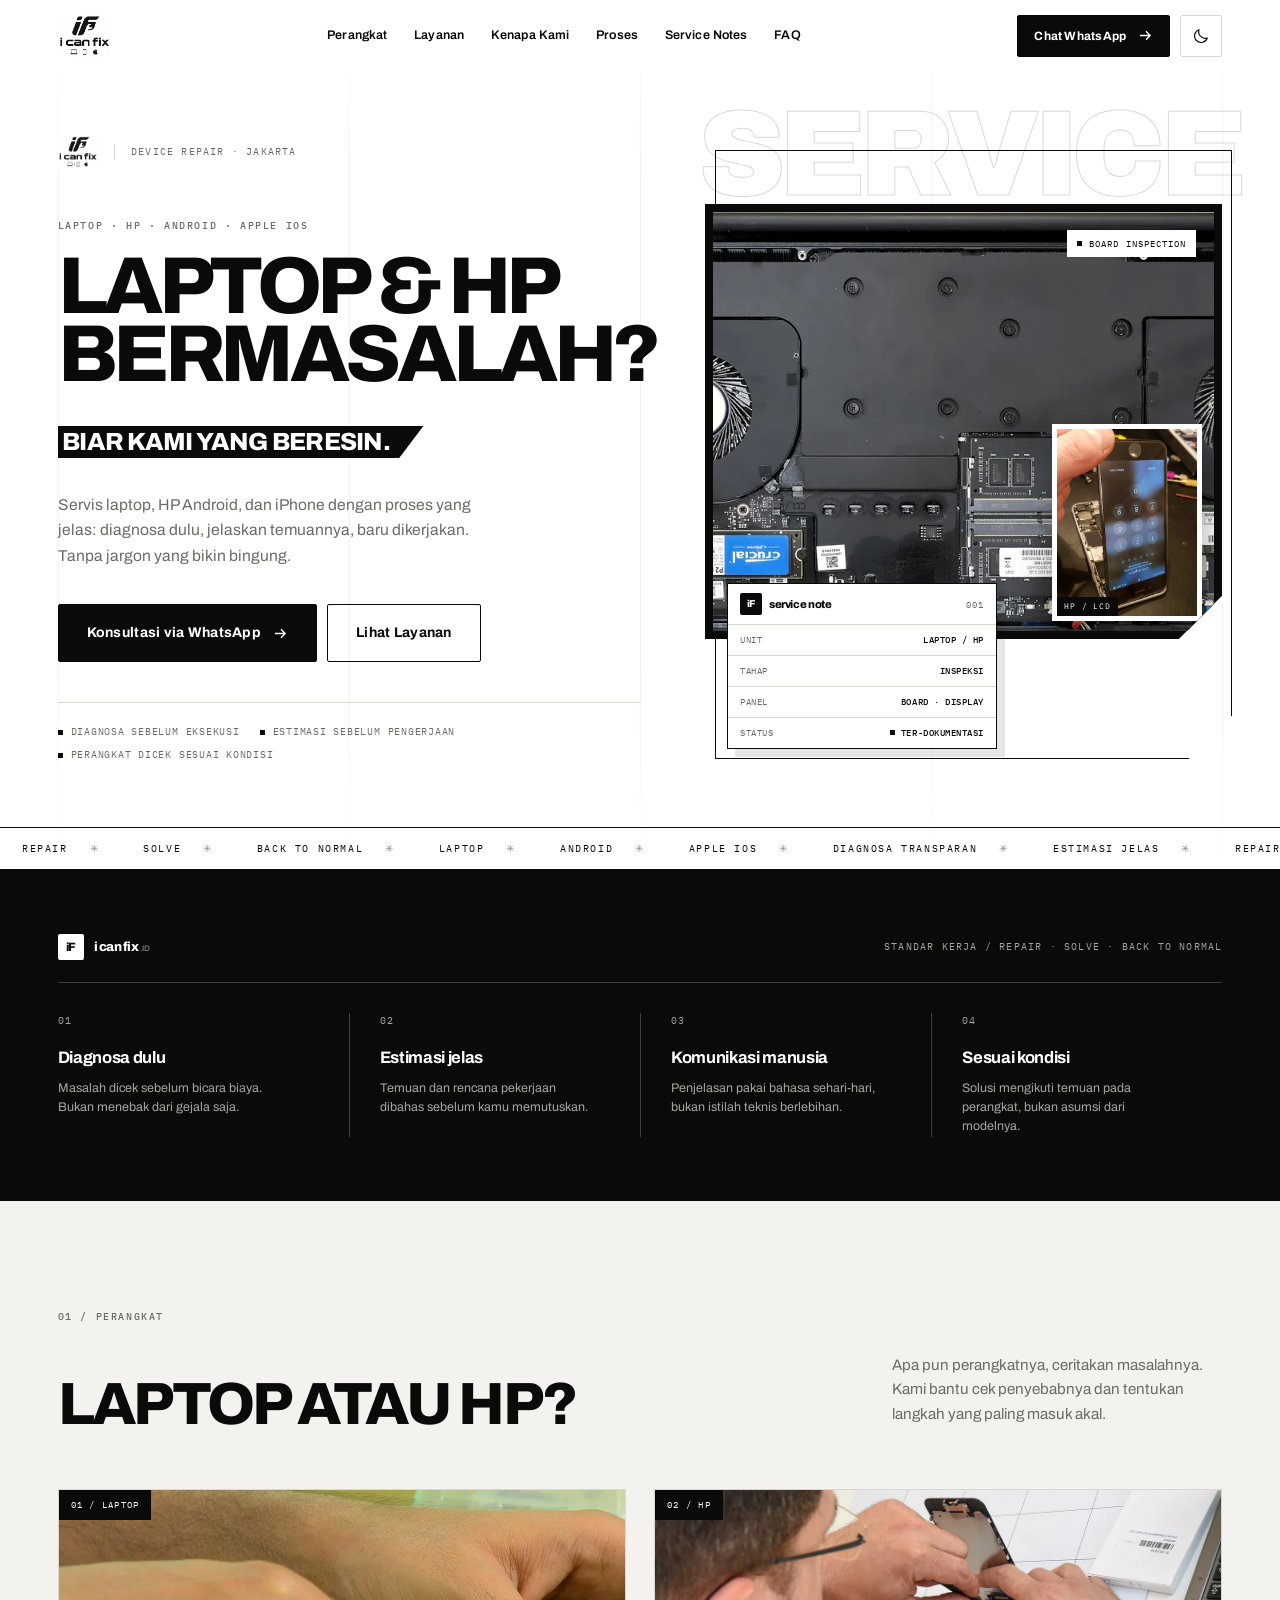
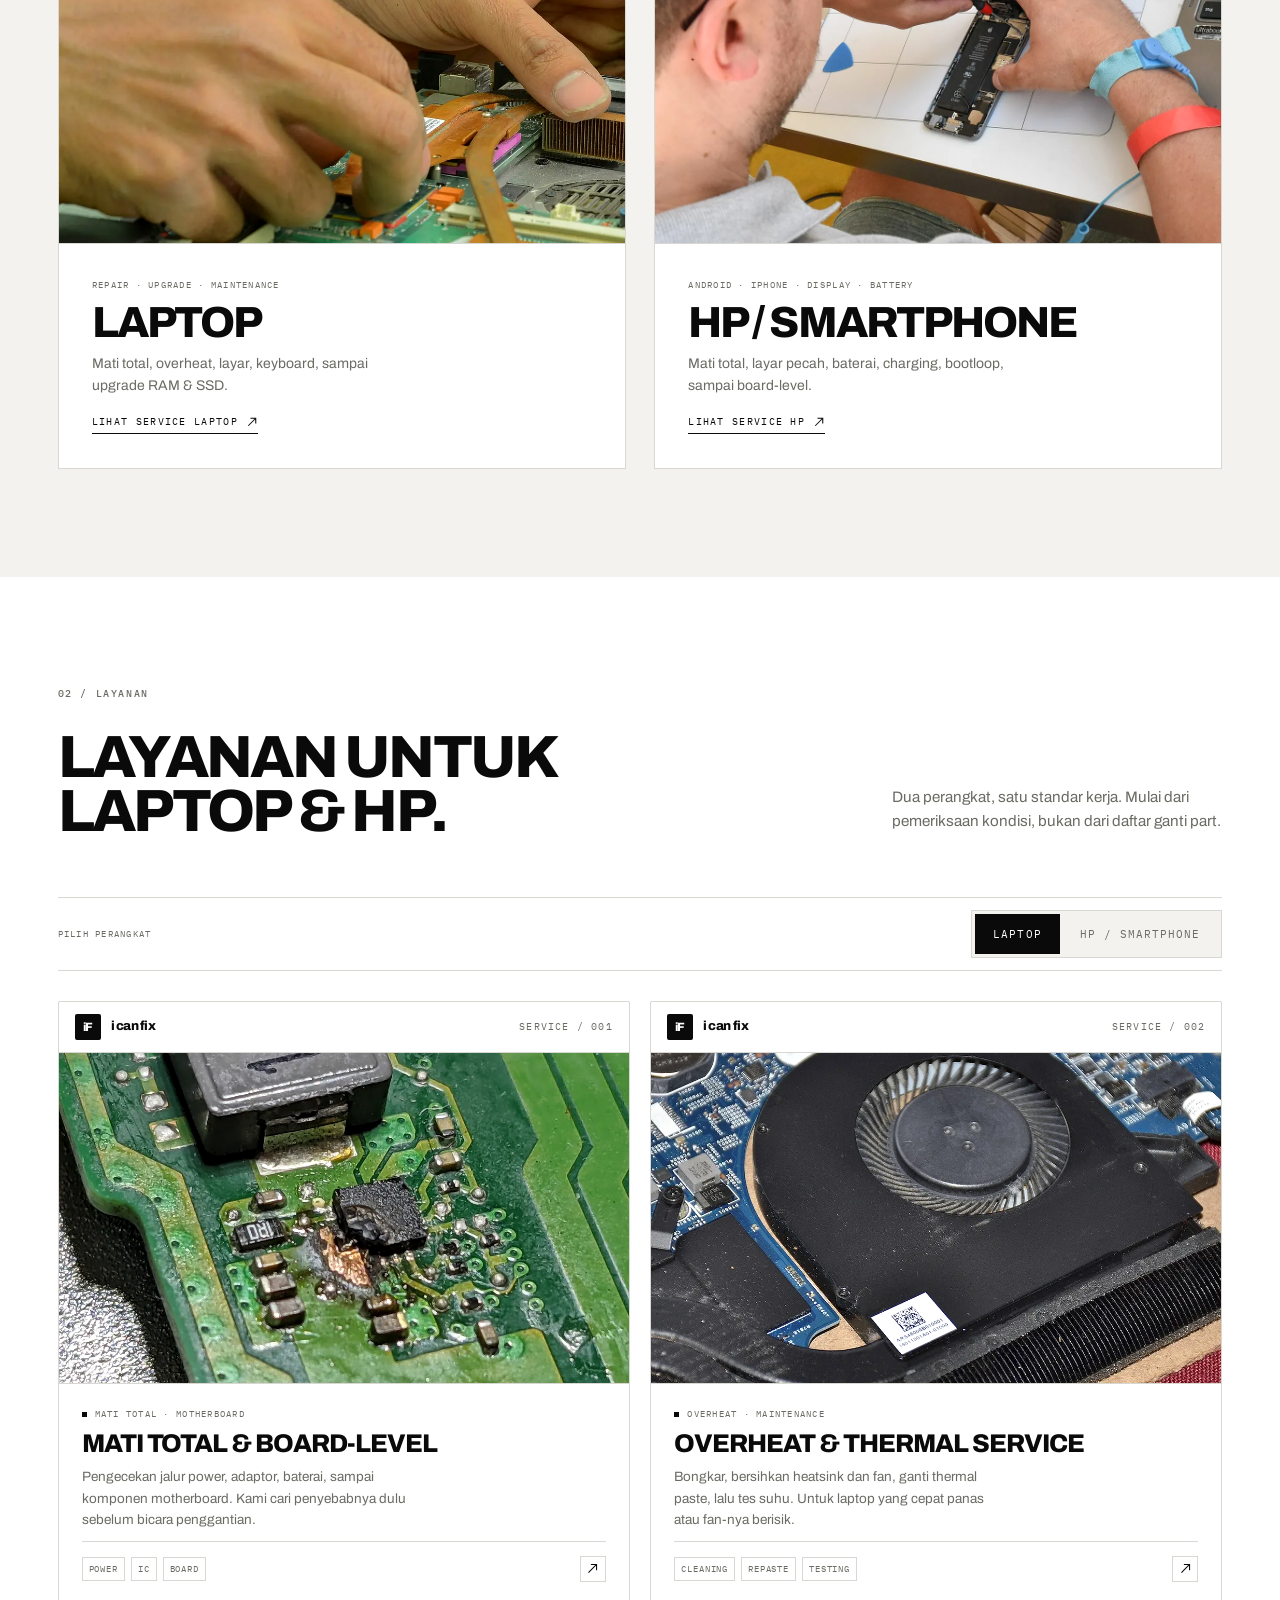
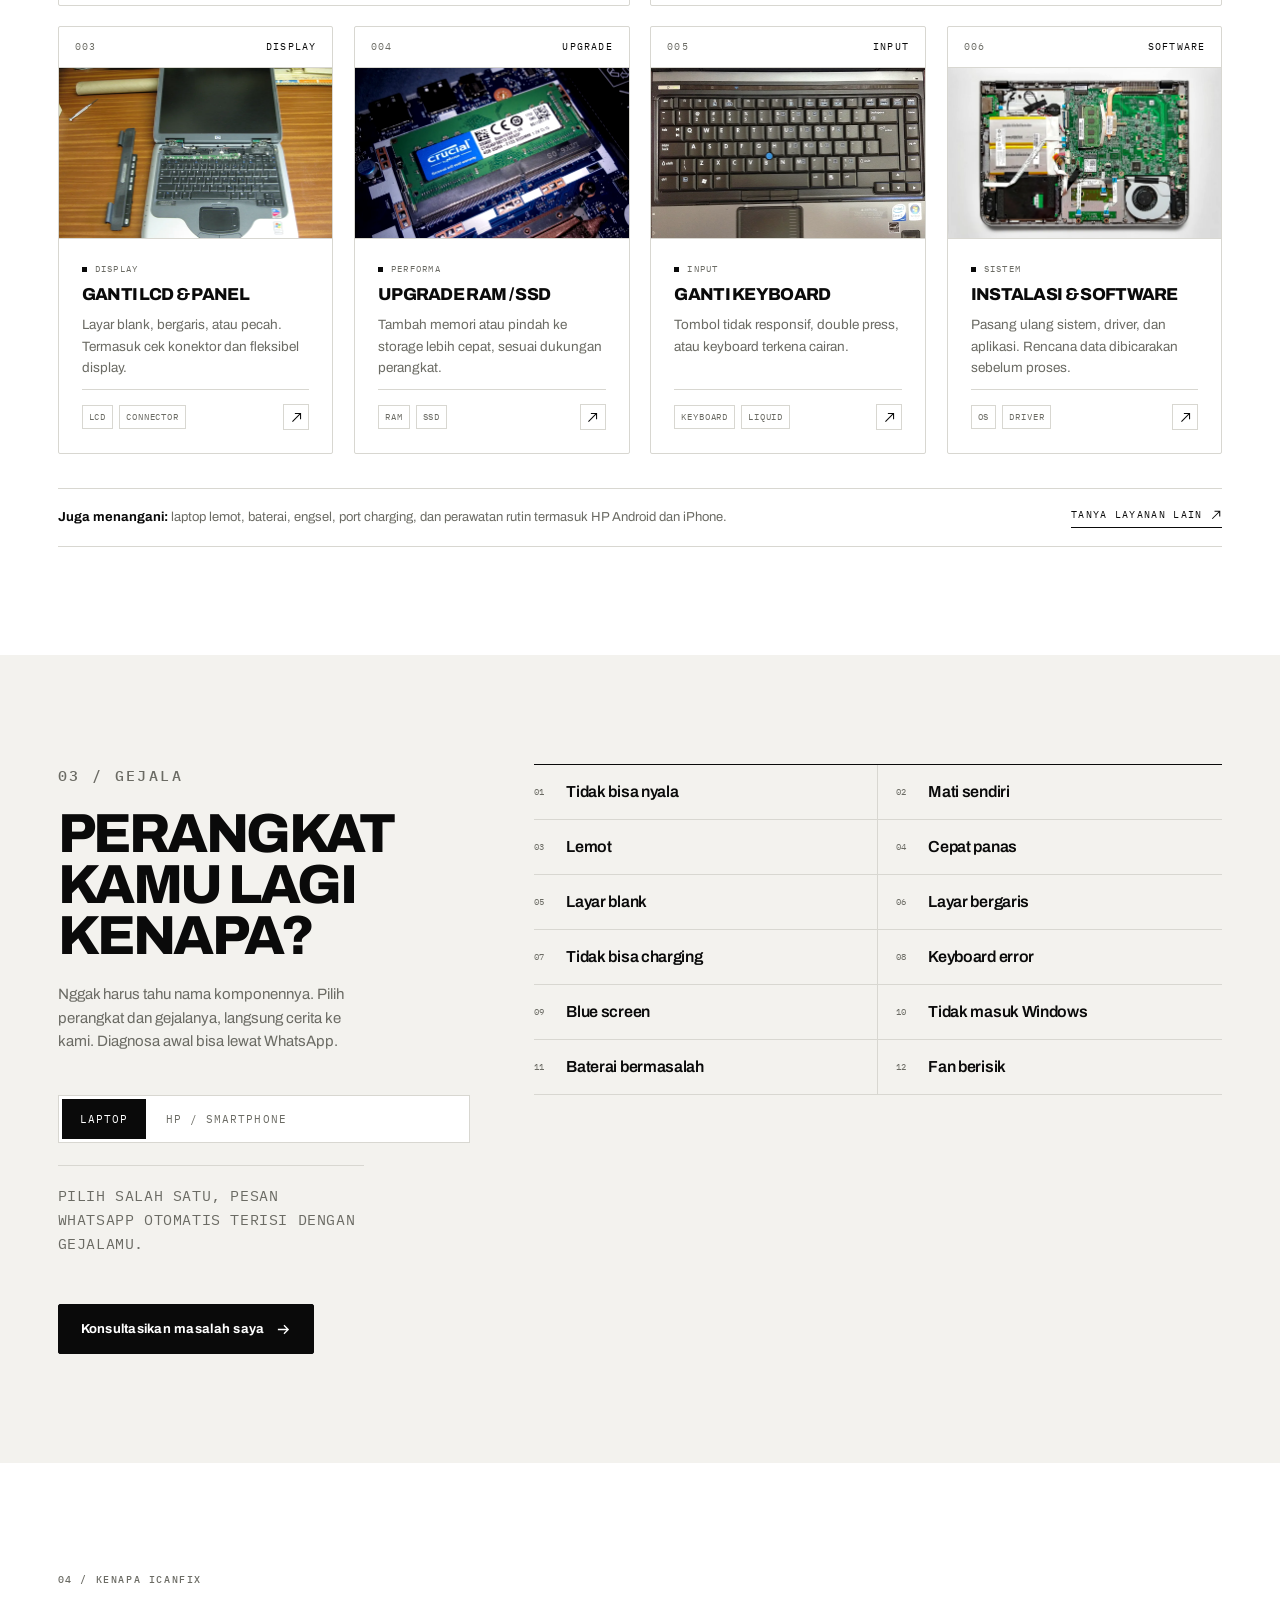
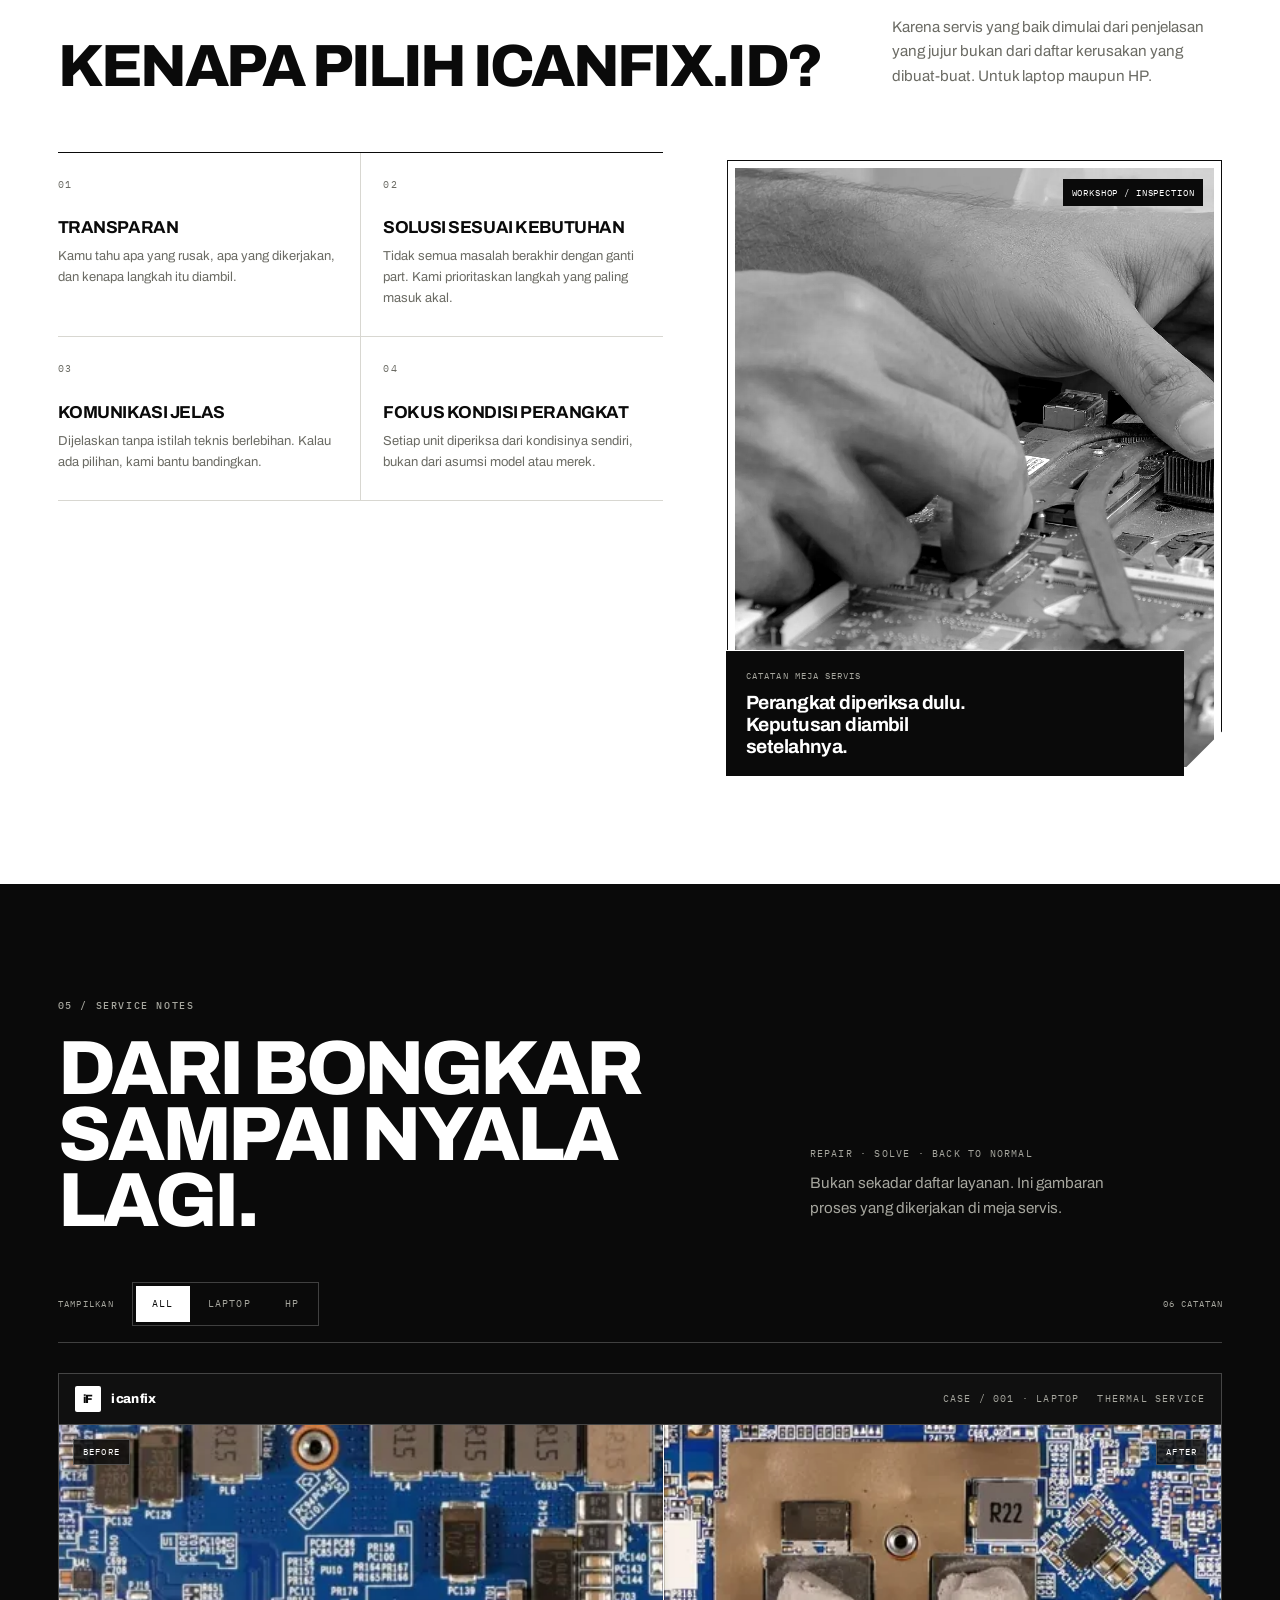
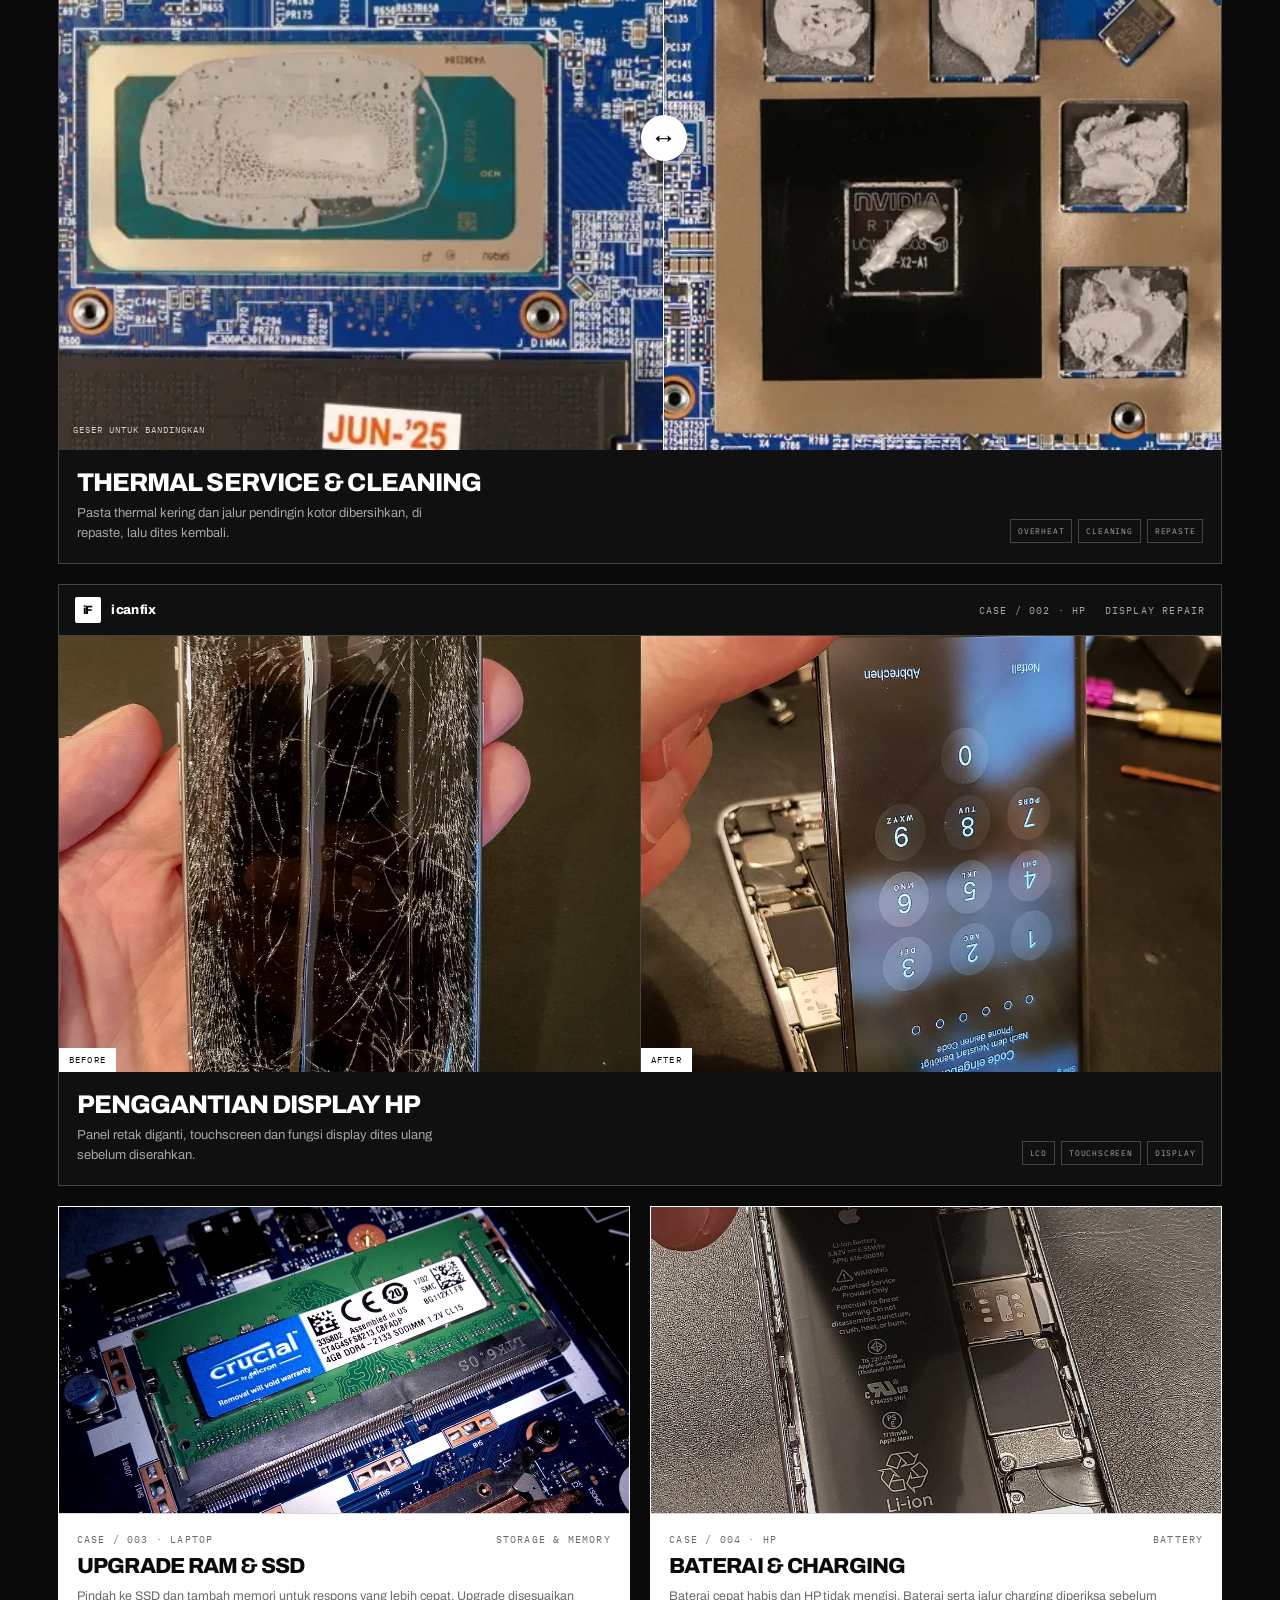
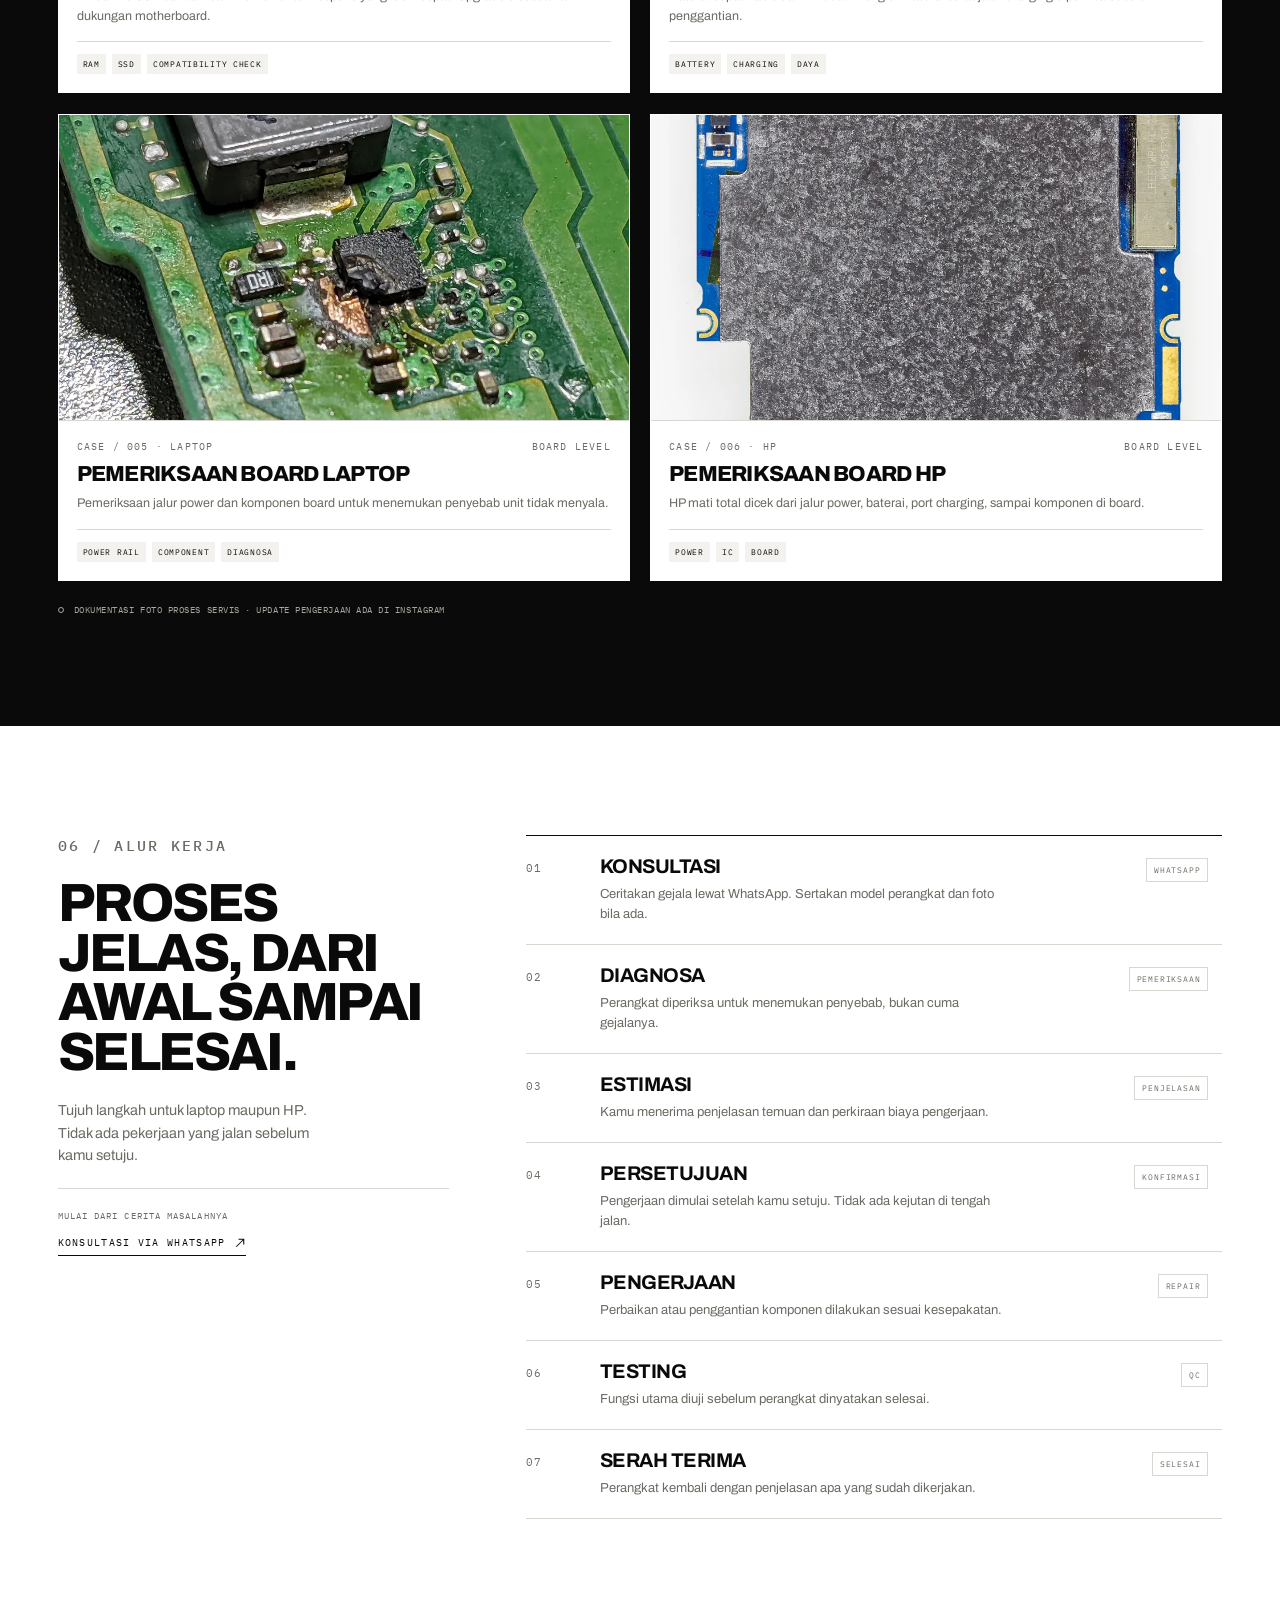
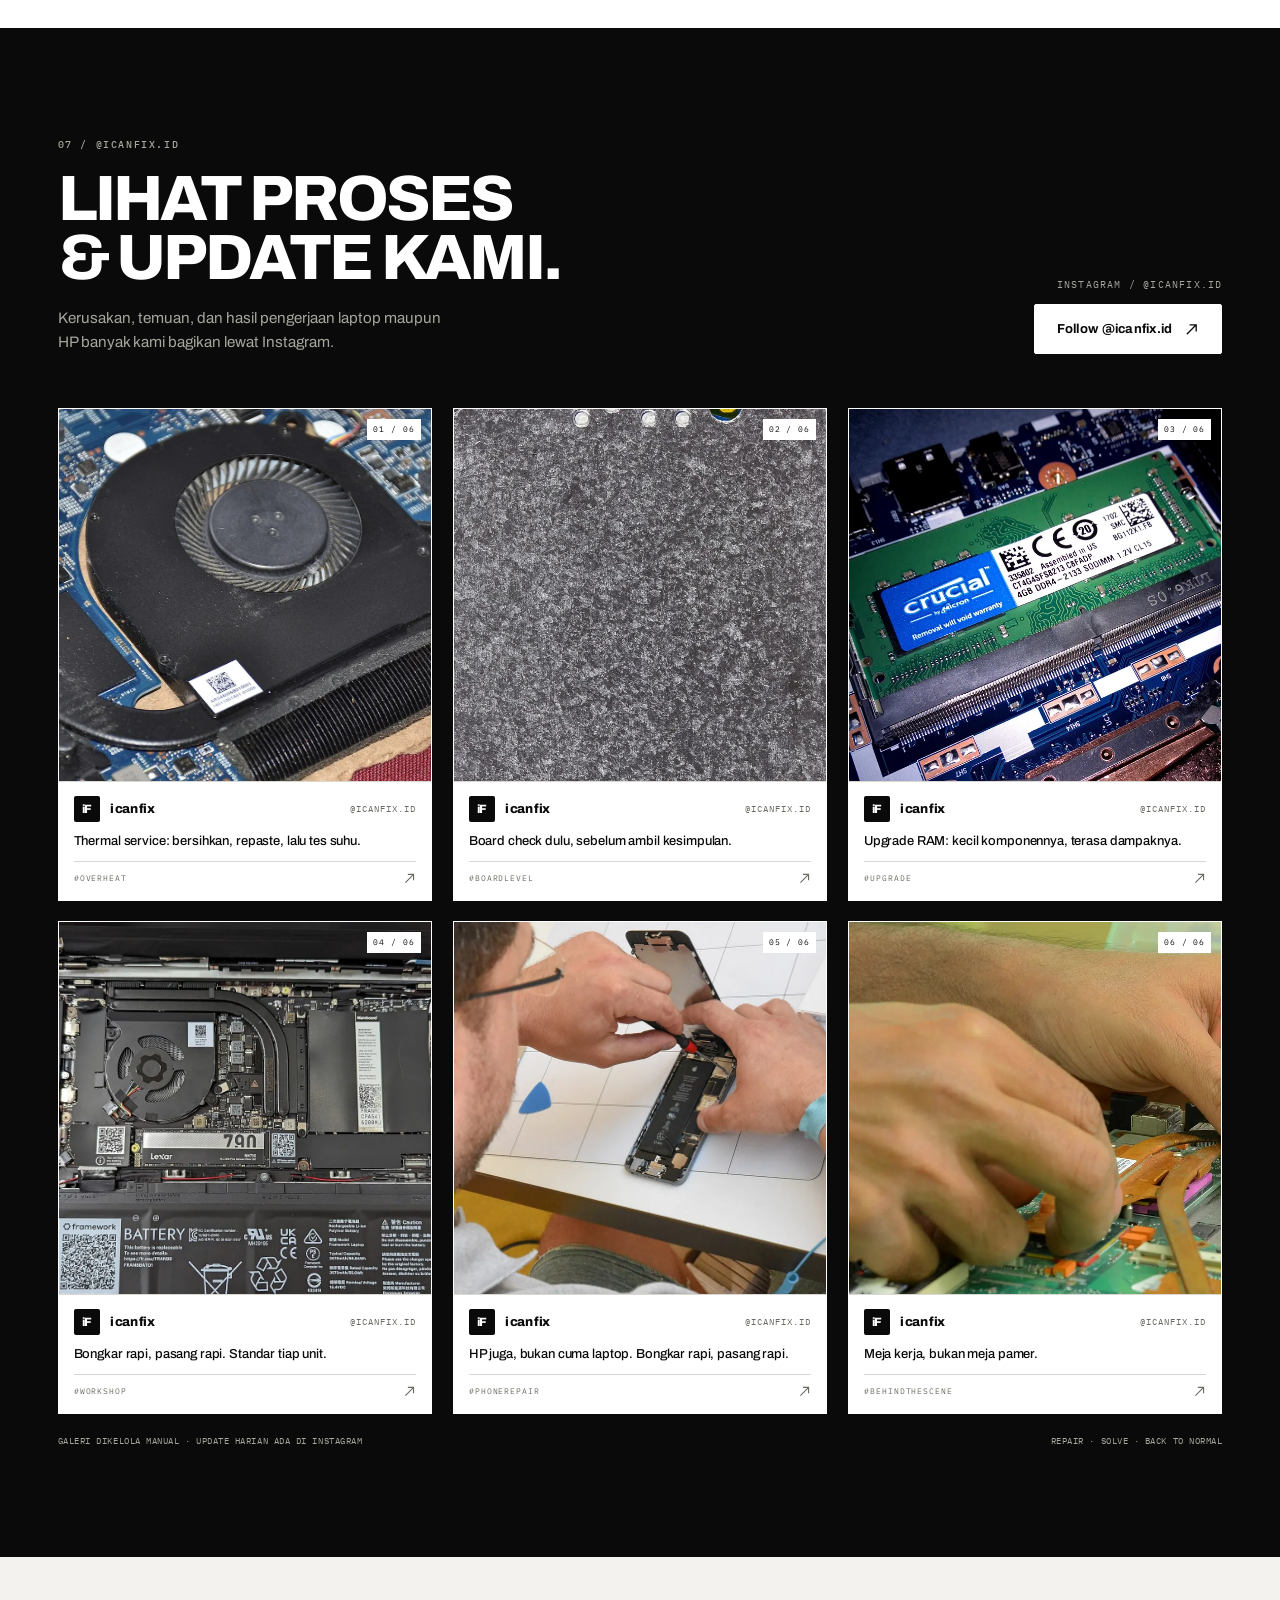
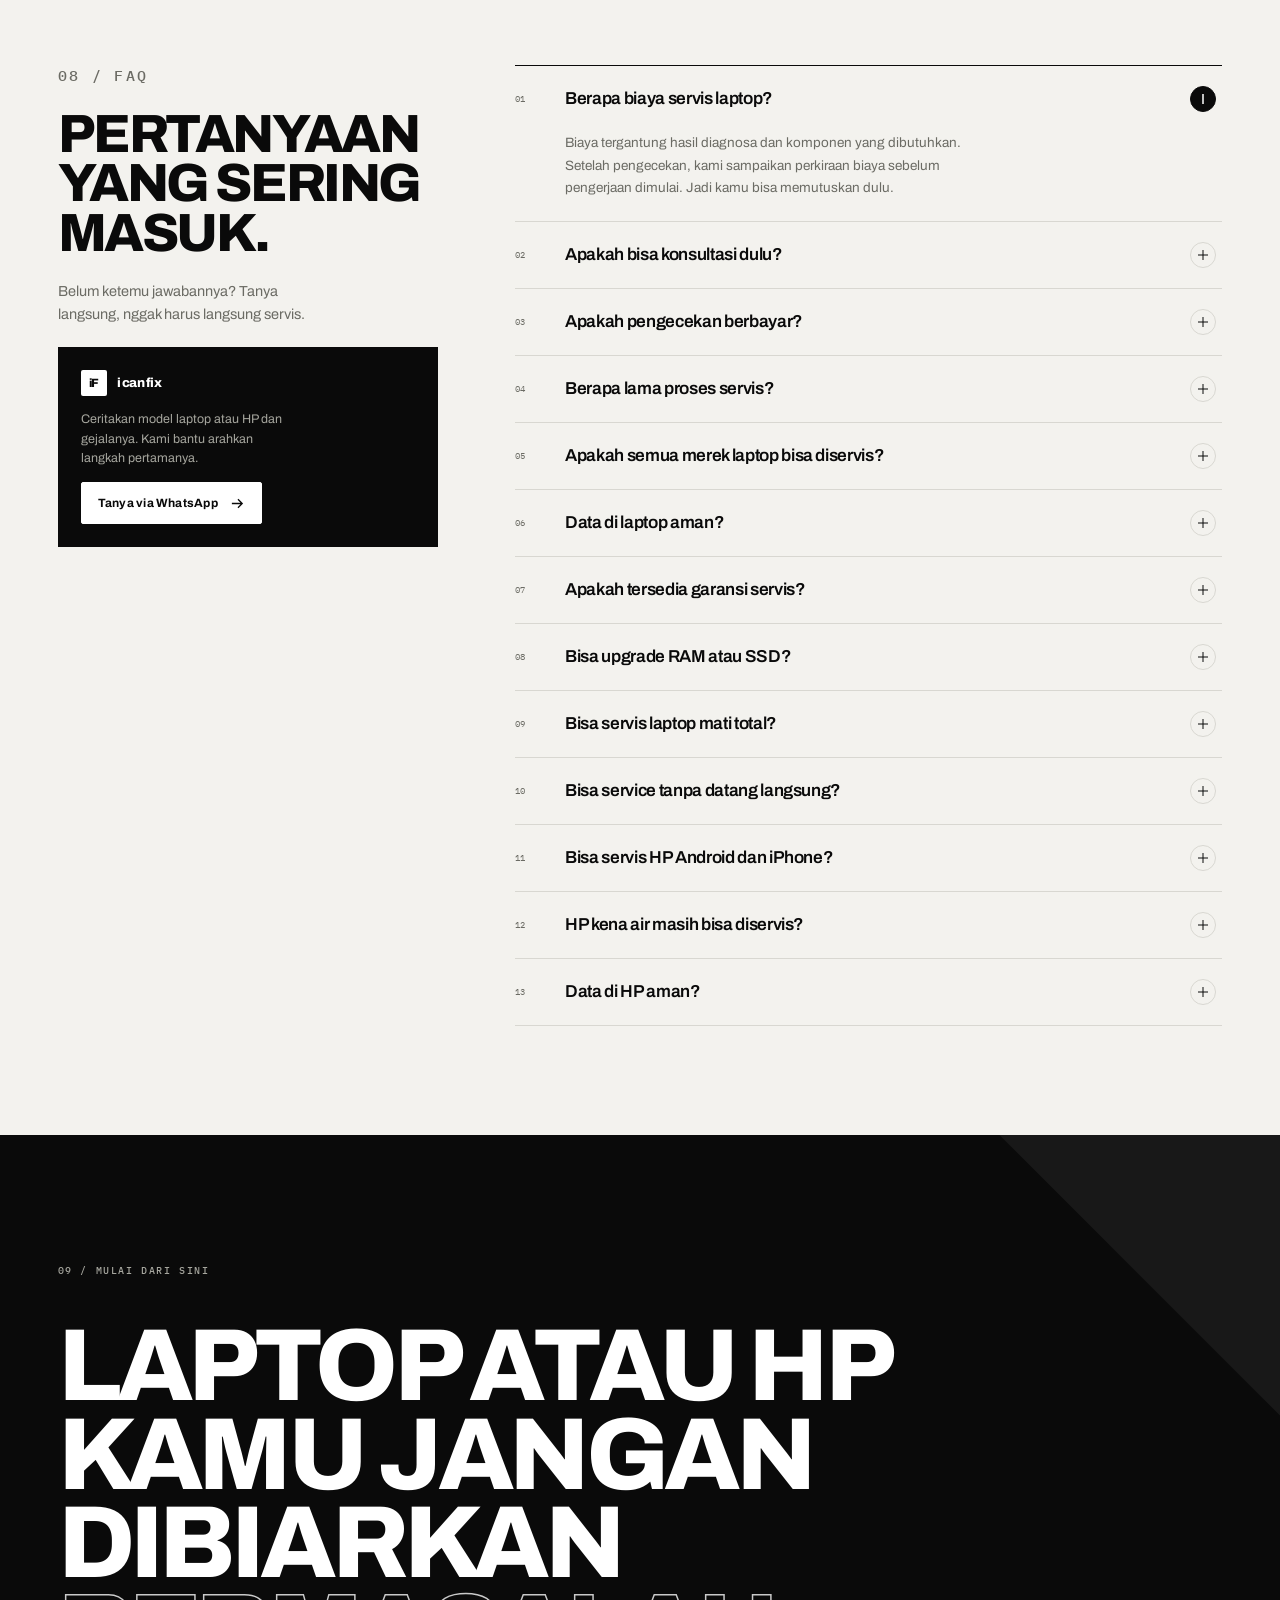
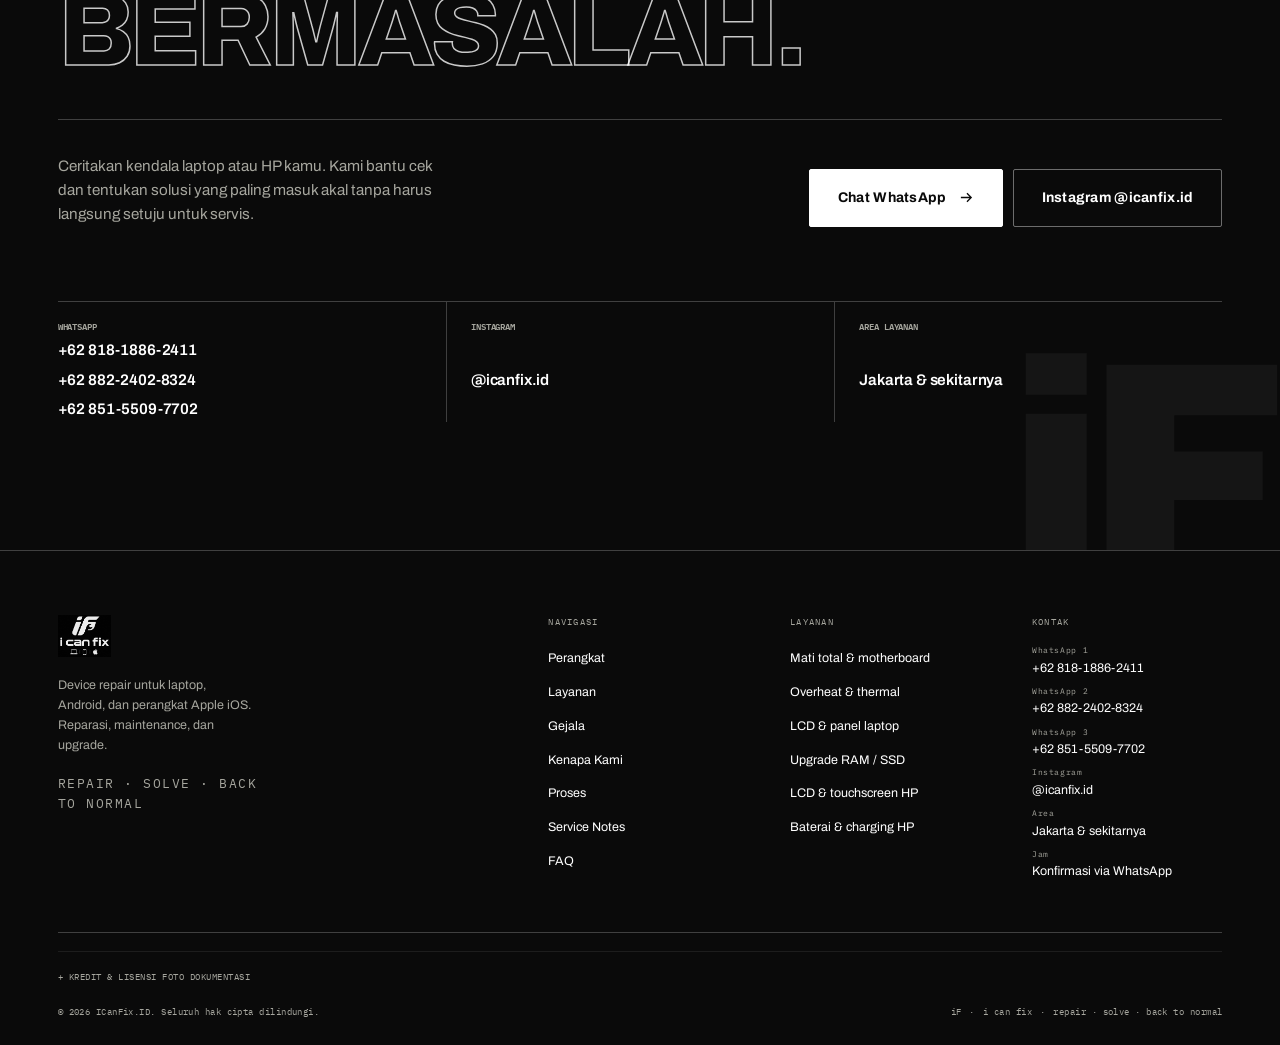
==== commit 145f6c62: "fix" ====
--- a/index.html
+++ b/index.html
@@ -6,8 +6,17 @@
 
   <title>Service Laptop &amp; HP Jakarta | ICanFix.ID</title>
   <meta name="description" content="ICanFix.ID melayani service laptop dan HP: Android maupun iPhone. Perbaikan hardware, software, maintenance, dan upgrade. Diagnosa dulu, estimasi jelas, baru dikerjakan. Konsultasi via WhatsApp.">
-  <meta name="theme-color" content="#0a0a0a">
-  <meta name="color-scheme" content="light">
+  <meta name="theme-color" content="#ffffff">
+  <meta name="color-scheme" content="light dark">
+  <script>
+    (function () {
+      try {
+        var saved = localStorage.getItem("icanfix-theme");
+        var dark = saved ? saved === "dark" : window.matchMedia("(prefers-color-scheme: dark)").matches;
+        if (dark) document.documentElement.setAttribute("data-theme", "dark");
+      } catch (e) {}
+    })();
+  </script>
 
   <link rel="icon" href="assets/img/WhatsApp%20Image%202026-11-12%20at%2016.58.43.jpeg" type="image/jpeg">
   <link rel="apple-touch-icon" href="assets/img/WhatsApp%20Image%202026-11-12%20at%2016.58.43.jpeg">
@@ -112,7 +121,7 @@
   <!-- ================= NAV ================= -->
   <header class="nav" id="site-nav">
     <div class="nav__inner wrap">
-      <a class="brand" href="#top" aria-label="ICanFix.ID — kembali ke atas">
+      <a class="brand" href="#top" aria-label="ICanFix.ID, kembali ke atas">
         <img class="brand__logo" src="assets/img/icanfix-logo.jpg" alt="ICanFix.ID">
       </a>
 
@@ -130,6 +139,16 @@
           Chat WhatsApp
           <svg viewBox="0 0 16 16" fill="none" aria-hidden="true"><path d="M2 8h11M8.5 3.5 13 8l-4.5 4.5" stroke="currentColor" stroke-width="1.4"/></svg>
         </a>
+        <button class="theme-toggle" type="button" id="theme-toggle" aria-label="Ganti ke mode gelap" aria-pressed="false" title="Mode gelap">
+          <svg class="theme-toggle__moon" viewBox="0 0 24 24" fill="none" aria-hidden="true">
+            <path d="M20.4 14.6A8.7 8.7 0 0 1 9.4 3.6a8.7 8.7 0 1 0 11 11Z" stroke="currentColor" stroke-width="1.5" stroke-linejoin="round"/>
+          </svg>
+          <svg class="theme-toggle__sun" viewBox="0 0 24 24" fill="none" aria-hidden="true">
+            <circle cx="12" cy="12" r="4.2" stroke="currentColor" stroke-width="1.5"/>
+            <path d="M12 2.6v2M12 19.4v2M2.6 12h2M19.4 12h2M5.4 5.4l1.4 1.4M17.2 17.2l1.4 1.4M18.6 5.4l-1.4 1.4M6.8 17.2l-1.4 1.4" stroke="currentColor" stroke-width="1.5" stroke-linecap="round"/>
+          </svg>
+          <span class="sr-only">Mode gelap</span>
+        </button>
         <button class="nav__toggle" type="button" aria-expanded="false" aria-controls="mobile-menu" id="menu-toggle">
           <span></span><span></span><span></span>
           <span class="sr-only">Buka menu</span>
@@ -156,7 +175,7 @@
       <a class="btn btn--ghost" href="https://www.instagram.com/icanfix.id/" target="_blank" rel="noopener" data-ig>Instagram @icanfix.id</a>
     </div>
     <div class="menu__meta">
-      <span>DEVICE REPAIR — LAPTOP · ANDROID · APPLE iOS</span>
+      <span>DEVICE REPAIR · LAPTOP · ANDROID · APPLE iOS</span>
       <span>JAKARTA &amp; SEKITARNYA</span>
       <span>REPAIR · SOLVE · BACK TO NORMAL</span>
     </div>
@@ -173,7 +192,7 @@
               <span class="brand brand--sm" aria-hidden="true">
                 <img class="brand__logo" src="assets/img/icanfix-logo.jpg" alt="">
               </span>
-              <span class="mono">Device repair — Jakarta</span>
+              <span class="mono">Device repair · Jakarta</span>
             </div>
 
             <p class="eyebrow hero__eyebrow">Laptop · HP · Android · Apple iOS</p>
@@ -434,18 +453,8 @@
               <span class="mono">Display</span>
             </div>
             <div class="svc__media">
-              <div class="diagram" role="img" aria-label="Ilustrasi panel layar laptop dengan garis dan kerusakan display">
-                <svg viewBox="0 0 320 200" fill="none" aria-hidden="true">
-                  <rect x="20" y="20" width="280" height="146" stroke="currentColor" stroke-width="1.4"/>
-                  <path d="M76 20v146M124 20v146M198 20v146M246 20v146" stroke="currentColor" opacity=".22"/>
-                  <path d="M20 66h280M20 100h280M20 134h280" stroke="currentColor" opacity=".16"/>
-                  <path d="M198 20l44 146" stroke="currentColor" opacity=".7"/>
-                  <path d="M224 20l-30 146" stroke="currentColor" opacity=".35"/>
-                  <rect x="20" y="166" width="280" height="14" stroke="currentColor" stroke-width="1.4"/>
-                  <circle cx="160" cy="173" r="1.8" fill="currentColor"/>
-                </svg>
-                <span class="diagram__tag">Panel / LCD — schematic</span>
-              </div>
+              <img src="assets/img/ganti-lcd-1100.webp" width="1100" height="688" loading="lazy" decoding="async"
+                alt="Laptop yang dibongkar untuk pemeriksaan dan penggantian panel LCD">
             </div>
             <div class="svc__body">
               <p class="svc__kicker">Display</p>
@@ -488,23 +497,8 @@
               <span class="mono">Input</span>
             </div>
             <div class="svc__media">
-              <div class="diagram" role="img" aria-label="Ilustrasi susunan tombol keyboard laptop dengan satu tombol bermasalah">
-                <svg viewBox="0 0 320 200" fill="none" aria-hidden="true">
-                  <rect x="18" y="28" width="284" height="144" stroke="currentColor" stroke-width="1.4"/>
-                  <defs>
-                    <pattern id="keys" width="25" height="24" patternUnits="userSpaceOnUse">
-                      <rect x="2" y="2" width="21" height="20" stroke="currentColor" stroke-width="1" opacity=".45" fill="none"/>
-                    </pattern>
-                  </defs>
-                  <rect x="28" y="38" width="264" height="96" fill="url(#keys)"/>
-                  <rect x="28" y="142" width="120" height="20" stroke="currentColor" opacity=".45"/>
-                  <rect x="156" y="142" width="80" height="20" stroke="currentColor" opacity=".45"/>
-                  <rect x="244" y="142" width="48" height="20" stroke="currentColor" opacity=".45"/>
-                  <rect x="103" y="62" width="21" height="20" fill="currentColor"/>
-                  <path d="M127 52l18 44 10-14 16 4-14-34" stroke="currentColor" stroke-width="1.2" opacity=".65"/>
-                </svg>
-                <span class="diagram__tag">Keyboard / matrix — schematic</span>
-              </div>
+              <img src="assets/img/ganti-keyboard-1100.webp" width="1100" height="688" loading="lazy" decoding="async"
+                alt="Keyboard laptop QWERTY yang diperiksa sebelum penggantian">
             </div>
             <div class="svc__body">
               <p class="svc__kicker">Input</p>
@@ -629,20 +623,8 @@
               <span class="mono">Software</span>
             </div>
             <div class="svc__media">
-              <div class="diagram" role="img" aria-label="Ilustrasi layar HP dengan status boot dan sistem">
-                <svg viewBox="0 0 320 200" fill="none" aria-hidden="true">
-                  <rect x="116" y="12" width="88" height="176" stroke="currentColor" stroke-width="1.4"/>
-                  <rect x="122" y="24" width="76" height="148" stroke="currentColor" opacity=".45"/>
-                  <path d="M122 60h76M122 84h76M122 132h76" stroke="currentColor" opacity=".22"/>
-                  <rect x="132" y="94" width="56" height="5" fill="currentColor" opacity=".7"/>
-                  <rect x="132" y="106" width="38" height="5" fill="currentColor" opacity=".4"/>
-                  <rect x="132" y="142" width="56" height="14" stroke="currentColor" opacity=".7"/>
-                  <circle cx="160" cy="38" r="8" stroke="currentColor" opacity=".7"/>
-                  <path d="M156 38l3 3 6-7" stroke="currentColor" stroke-width="1.3"/>
-                  <path d="M94 100h12M214 100h12" stroke="currentColor" opacity=".35"/>
-                </svg>
-                <span class="diagram__tag">System / Boot — schematic</span>
-              </div>
+              <img src="assets/img/bootloop-1100.webp" width="1100" height="688" loading="lazy" decoding="async"
+                alt="Layar HP yang tertahan di logo saat booting">
             </div>
             <div class="svc__body">
               <p class="svc__kicker">Sistem · Bootloop</p>
@@ -729,7 +711,7 @@
               <button class="device-tab" type="button" role="tab" id="symptom-tab-phone"
                 aria-selected="false" aria-controls="symptom-panel-phone" tabindex="-1" data-device-tab="phone">HP / Smartphone</button>
             </div>
-            <p class="symptoms__note">Pilih salah satu — pesan WhatsApp otomatis terisi dengan gejalamu.</p>
+            <p class="symptoms__note">Pilih salah satu, pesan WhatsApp otomatis terisi dengan gejalamu.</p>
             <div class="symptoms__cta">
               <a class="btn" href="https://wa.me/6288224028324" data-wa-default target="_blank" rel="noopener">
                 Konsultasikan masalah saya
@@ -1578,18 +1560,21 @@
         <details>
           <summary>Kredit &amp; lisensi foto dokumentasi</summary>
           <ul>
-            <li><a href="https://commons.wikimedia.org/wiki/File:Framework_Laptop_13_-_2023_AMD_Ryzen_-_Internal_motherboard_and_component_view.jpg" target="_blank" rel="noopener">Framework Laptop 13 internals</a> — Ogidya, CC BY 4.0</li>
-            <li><a href="https://commons.wikimedia.org/wiki/File:Razer_Blade_Pro_17_(2020_model)_with_backplate_removed.jpg" target="_blank" rel="noopener">Razer Blade Pro 17 internals</a> — Benlisquare, CC BY-SA 4.0</li>
-            <li><a href="https://commons.wikimedia.org/wiki/File:S76-tech-docs_gaze20_thermal-paste-removal.webp" target="_blank" rel="noopener">Thermal paste removal</a> / <a href="https://commons.wikimedia.org/wiki/File:S76-tech-docs_gaze20_thermal-paste-application.webp" target="_blank" rel="noopener">application</a> — System76, CC BY-SA 4.0</li>
-            <li><a href="https://commons.wikimedia.org/wiki/File:Laptop_Heatsink.jpg" target="_blank" rel="noopener">Laptop heatsink</a> — Saud, CC BY-SA 4.0</li>
-            <li><a href="https://commons.wikimedia.org/wiki/File:Crucial_CT4G4SFS8213_on_laptop_motherboard_20171218.jpg" target="_blank" rel="noopener">RAM on laptop motherboard</a> — Diego Torres Silvestre, CC BY 2.0</li>
-            <li><a href="https://commons.wikimedia.org/wiki/File:Compaq_Presario_CQ17_internals.jpg" target="_blank" rel="noopener">Compaq Presario internals</a> — Adriano Makoto Suzuki, CC BY 2.0</li>
-            <li><a href="https://commons.wikimedia.org/wiki/File:Microscope_close-up_of_blown_step-down_regulator_on_laptop_PCB.jpg" target="_blank" rel="noopener">PCB close-up</a> — Profpcde, CC0</li>
-            <li><a href="https://commons.wikimedia.org/wiki/File:Computer_repair_in_progress.jpg" target="_blank" rel="noopener">Repair in progress</a> — Vintechcomputerservices, CC BY-SA 4.0</li>
-            <li><a href="https://commons.wikimedia.org/wiki/File:IPhone_6s_display_repair_1.jpg" target="_blank" rel="noopener">iPhone 6s display repair</a> — Thilo Parg, CC BY-SA 4.0</li>
-            <li><a href="https://commons.wikimedia.org/wiki/File:IPhone_3G_teardown_-_main_board-3296.jpg" target="_blank" rel="noopener">iPhone 3G main board</a> — Raimond Spekking, CC BY-SA 4.0</li>
-            <li><a href="https://commons.wikimedia.org/wiki/File:SHIFT6mq_Repair.jpg" target="_blank" rel="noopener">SHIFT6mq repair</a> — Triskal, CC BY-SA 4.0</li>
-            <li><a href="https://commons.wikimedia.org/wiki/File:Repair_Lab_(48115787881).jpg" target="_blank" rel="noopener">Repair lab</a> — Redaktion NdW, CC BY 2.0</li>
+            <li><a href="https://commons.wikimedia.org/wiki/File:Framework_Laptop_13_-_2023_AMD_Ryzen_-_Internal_motherboard_and_component_view.jpg" target="_blank" rel="noopener">Framework Laptop 13 internals</a> oleh Ogidya, CC BY 4.0</li>
+            <li><a href="https://commons.wikimedia.org/wiki/File:Razer_Blade_Pro_17_(2020_model)_with_backplate_removed.jpg" target="_blank" rel="noopener">Razer Blade Pro 17 internals</a> oleh Benlisquare, CC BY-SA 4.0</li>
+            <li><a href="https://commons.wikimedia.org/wiki/File:S76-tech-docs_gaze20_thermal-paste-removal.webp" target="_blank" rel="noopener">Thermal paste removal</a> / <a href="https://commons.wikimedia.org/wiki/File:S76-tech-docs_gaze20_thermal-paste-application.webp" target="_blank" rel="noopener">application</a> oleh System76, CC BY-SA 4.0</li>
+            <li><a href="https://commons.wikimedia.org/wiki/File:Laptop_Heatsink.jpg" target="_blank" rel="noopener">Laptop heatsink</a> oleh Saud, CC BY-SA 4.0</li>
+            <li><a href="https://commons.wikimedia.org/wiki/File:Crucial_CT4G4SFS8213_on_laptop_motherboard_20171218.jpg" target="_blank" rel="noopener">RAM on laptop motherboard</a> oleh Diego Torres Silvestre, CC BY 2.0</li>
+            <li><a href="https://commons.wikimedia.org/wiki/File:Compaq_Presario_CQ17_internals.jpg" target="_blank" rel="noopener">Compaq Presario internals</a> oleh Adriano Makoto Suzuki, CC BY 2.0</li>
+            <li><a href="https://commons.wikimedia.org/wiki/File:Microscope_close-up_of_blown_step-down_regulator_on_laptop_PCB.jpg" target="_blank" rel="noopener">PCB close-up</a> oleh Profpcde, CC0</li>
+            <li><a href="https://commons.wikimedia.org/wiki/File:Computer_repair_in_progress.jpg" target="_blank" rel="noopener">Repair in progress</a> oleh Vintechcomputerservices, CC BY-SA 4.0</li>
+            <li><a href="https://commons.wikimedia.org/wiki/File:IPhone_6s_display_repair_1.jpg" target="_blank" rel="noopener">iPhone 6s display repair</a> oleh Thilo Parg, CC BY-SA 4.0</li>
+            <li><a href="https://commons.wikimedia.org/wiki/File:IPhone_3G_teardown_-_main_board-3296.jpg" target="_blank" rel="noopener">iPhone 3G main board</a> oleh Raimond Spekking, CC BY-SA 4.0</li>
+            <li><a href="https://commons.wikimedia.org/wiki/File:SHIFT6mq_Repair.jpg" target="_blank" rel="noopener">SHIFT6mq repair</a> oleh Triskal, CC BY-SA 4.0</li>
+            <li><a href="https://commons.wikimedia.org/wiki/File:Repair_Lab_(48115787881).jpg" target="_blank" rel="noopener">Repair lab</a> oleh Redaktion NdW, CC BY 2.0</li>
+            <li><a href="https://commons.wikimedia.org/wiki/File:HP_Compaq_nx9040_CCFL_replacement_(1_of_10).jpg" target="_blank" rel="noopener">HP Compaq nx9040 CCFL replacement</a> oleh Timothy Musson, CC BY-SA 2.0</li>
+            <li><a href="https://commons.wikimedia.org/wiki/File:HP_compaq_6910p_keyboard.jpg" target="_blank" rel="noopener">HP Compaq 6910p keyboard</a> oleh Luke Jones, CC BY 2.0</li>
+            <li><a href="https://commons.wikimedia.org/wiki/File:ZenFone_6_Boot.png" target="_blank" rel="noopener">ZenFone 6 boot screen</a> oleh Mr Sinod, ekstraksi 17jiangz1, CC BY 3.0</li>
           </ul>
         </details>
       </div>
--- a/assets/css/style.css
+++ b/assets/css/style.css
@@ -1,5 +1,5 @@
 /* ==========================================================================
-   ICanFix.ID — editorial monochrome design system
+   ICanFix.ID - editorial monochrome design system
    Black + white + real repair photography + technical type + diagonal cuts
    ========================================================================== */
 
@@ -15,6 +15,10 @@
   --muted: #6b6b64;
   --muted-inv: #a6a69e;
 
+  /* Inverse surfaces (dark sections, footer, dark cards) */
+  --inv-bg: #0a0a0a;
+  --inv-fg: #ffffff;
+
   --font-display: "Archivo", "Helvetica Neue", Arial, sans-serif;
   --font-mono: "IBM Plex Mono", ui-monospace, "SFMono-Regular", Consolas, monospace;
 
@@ -29,6 +33,20 @@
   --dur: 0.35s;
 
   --cut: 44px; /* signature diagonal cut */
+}
+
+/* Dark theme tokens */
+:root[data-theme="dark"] {
+  color-scheme: dark;
+  --ink: #f2f1ec;
+  --ink-soft: #151513;
+  --paper: #101010;
+  --bone: #181816;
+  --bone-deep: #212120;
+  --line: #2e2e29;
+  --line-dark: rgba(255, 255, 255, 0.18);
+  --muted: #a5a49c;
+  --muted-inv: #9c9b92;
 }
 
 /* ---------- Reset ---------- */
@@ -116,8 +134,8 @@
 }
 
 .sec--dark {
-  background: var(--ink);
-  color: var(--paper);
+  background: var(--inv-bg);
+  color: var(--inv-fg);
 }
 
 .sec--bone {
@@ -183,14 +201,6 @@
   letter-spacing: 0.16em;
   text-transform: uppercase;
   color: var(--muted);
-}
-
-.eyebrow::before {
-  content: "";
-  width: 22px;
-  height: 1px;
-  background: currentColor;
-  flex: none;
 }
 
 .sec--dark .eyebrow,
@@ -285,12 +295,12 @@
 }
 
 .brand--inv {
-  color: var(--paper);
+  color: var(--inv-fg);
 }
 
 .brand--inv .brand__mark {
-  background: var(--paper);
-  color: var(--ink);
+  background: var(--inv-fg);
+  color: var(--inv-bg);
 }
 
 .brand--sm .brand__mark {
@@ -368,27 +378,27 @@
 }
 
 .btn--inv {
-  --btn-bg: var(--paper);
-  --btn-fg: var(--ink);
-  --btn-bd: var(--paper);
+  --btn-bg: var(--inv-fg);
+  --btn-fg: var(--inv-bg);
+  --btn-bd: var(--inv-fg);
 }
 
 .btn--inv:hover {
   background: transparent;
-  color: var(--paper);
-  border-color: var(--paper);
+  color: var(--inv-fg);
+  border-color: var(--inv-fg);
 }
 
 .btn--outline-inv {
   --btn-bg: transparent;
-  --btn-fg: var(--paper);
+  --btn-fg: var(--inv-fg);
   --btn-bd: rgba(255, 255, 255, 0.4);
 }
 
 .btn--outline-inv:hover {
-  background: var(--paper);
-  color: var(--ink);
-  border-color: var(--paper);
+  background: var(--inv-fg);
+  color: var(--inv-bg);
+  border-color: var(--inv-fg);
 }
 
 .btn--lg {
@@ -480,6 +490,42 @@
   gap: 10px;
 }
 
+.theme-toggle {
+  display: grid;
+  place-items: center;
+  width: 42px;
+  height: 42px;
+  flex: none;
+  background: transparent;
+  border: 1px solid var(--line);
+  border-radius: var(--r-sm);
+  color: var(--ink);
+  cursor: pointer;
+  transition: border-color var(--dur) var(--ease), background var(--dur) var(--ease);
+  -webkit-tap-highlight-color: transparent;
+}
+
+.theme-toggle:hover {
+  border-color: var(--ink);
+}
+
+.theme-toggle svg {
+  width: 18px;
+  height: 18px;
+}
+
+.theme-toggle__sun {
+  display: none;
+}
+
+[data-theme="dark"] .theme-toggle__moon {
+  display: none;
+}
+
+[data-theme="dark"] .theme-toggle__sun {
+  display: block;
+}
+
 .nav__toggle {
   display: none;
   width: 44px;
@@ -1120,7 +1166,7 @@
 .diagram {
   position: absolute;
   inset: 0;
-  background: var(--ink);
+  background: var(--inv-bg);
   display: grid;
   place-items: center;
   overflow: hidden;
@@ -1213,11 +1259,6 @@
   text-transform: uppercase;
   color: var(--muted);
   max-width: 36ch;
-}
-
-.symptoms__note::before {
-  content: "→";
-  flex: none;
 }
 
 .symptom-grid {
@@ -1521,7 +1562,7 @@
   top: 14px;
   z-index: 4;
   background: rgba(10, 10, 10, 0.82);
-  color: var(--paper);
+  color: var(--inv-fg);
   border: 1px solid rgba(255, 255, 255, 0.25);
   padding: 5px 9px;
   font-family: var(--font-mono);
@@ -2001,9 +2042,9 @@
 }
 
 .faq__card {
-  background: var(--ink);
-  color: var(--paper);
-  border: 1px solid var(--ink);
+  background: var(--inv-bg);
+  color: var(--inv-fg);
+  border: 1px solid var(--inv-bg);
   padding: 22px;
   display: grid;
   gap: 14px;
@@ -2018,14 +2059,14 @@
 }
 
 .faq__card .btn {
-  --btn-bg: var(--paper);
-  --btn-fg: var(--ink);
-  --btn-bd: var(--paper);
+  --btn-bg: var(--inv-fg);
+  --btn-fg: var(--inv-bg);
+  --btn-bd: var(--inv-fg);
 }
 
 .faq__card .btn:hover {
   background: transparent;
-  color: var(--paper);
+  color: var(--inv-fg);
 }
 
 .faq__list {
@@ -2133,7 +2174,7 @@
   right: 0;
   width: clamp(120px, 22vw, 320px);
   height: clamp(120px, 22vw, 320px);
-  background: var(--paper);
+  background: var(--inv-fg);
   clip-path: polygon(100% 0, 100% 100%, 0 0);
   opacity: 0.06;
   pointer-events: none;
@@ -2239,8 +2280,8 @@
 
 /* ---------- Footer ---------- */
 .footer {
-  background: var(--ink);
-  color: var(--paper);
+  background: var(--inv-bg);
+  color: var(--inv-fg);
   border-top: 1px solid var(--line-dark);
   padding-block: clamp(40px, 5vw, 64px) 26px;
 }
@@ -2287,7 +2328,7 @@
 .footer__contact a,
 .footer__contact li {
   font-size: 12.5px;
-  color: var(--paper);
+  color: var(--inv-fg);
   line-height: 1.45;
 }
 
@@ -2362,7 +2403,7 @@
 }
 
 .footer__credits[open] summary::before {
-  content: "– ";
+  content: "− ";
 }
 
 .footer__credits ul {
@@ -2387,7 +2428,7 @@
   right: 0;
   bottom: 0;
   z-index: 80;
-  background: var(--ink);
+  background: var(--inv-bg);
   border-top: 1px solid rgba(255, 255, 255, 0.18);
   padding: 9px 12px calc(9px + env(safe-area-inset-bottom));
   gap: 8px;
@@ -2408,7 +2449,7 @@
   width: 46px;
   height: 46px;
   border: 1px solid rgba(255, 255, 255, 0.3);
-  color: var(--paper);
+  color: var(--inv-fg);
   border-radius: var(--r-sm);
   flex: none;
 }
@@ -2650,12 +2691,12 @@
 }
 
 .case-filter__btn:hover {
-  color: var(--paper);
+  color: var(--inv-fg);
 }
 
 .case-filter__btn.is-active {
-  background: var(--paper);
-  color: var(--ink);
+  background: var(--inv-fg);
+  color: var(--inv-bg);
 }
 
 .case-filter__count {
@@ -2711,6 +2752,32 @@
   text-transform: uppercase;
 }
 
+/* ---------- Dark theme adjustments ---------- */
+[data-theme="dark"] .nav {
+  background: rgba(16, 16, 15, 0.9);
+}
+
+[data-theme="dark"] .nav.is-scrolled {
+  box-shadow: 0 10px 30px rgba(0, 0, 0, 0.35);
+}
+
+[data-theme="dark"] .hero__ghost {
+  -webkit-text-stroke-color: rgba(255, 255, 255, 0.14);
+}
+
+[data-theme="dark"] .symptom:hover,
+[data-theme="dark"] .symptom:focus-visible,
+[data-theme="dark"] .step:hover {
+  --muted: #4f4f49;
+  --muted-inv: #4f4f49;
+  background: var(--inv-fg);
+  color: var(--inv-bg);
+}
+
+[data-theme="dark"] .why__caption {
+  --muted-inv: #55554f;
+}
+
 /* ---------- Responsive ---------- */
 @media (max-width: 1180px) {
   .nav__links {
